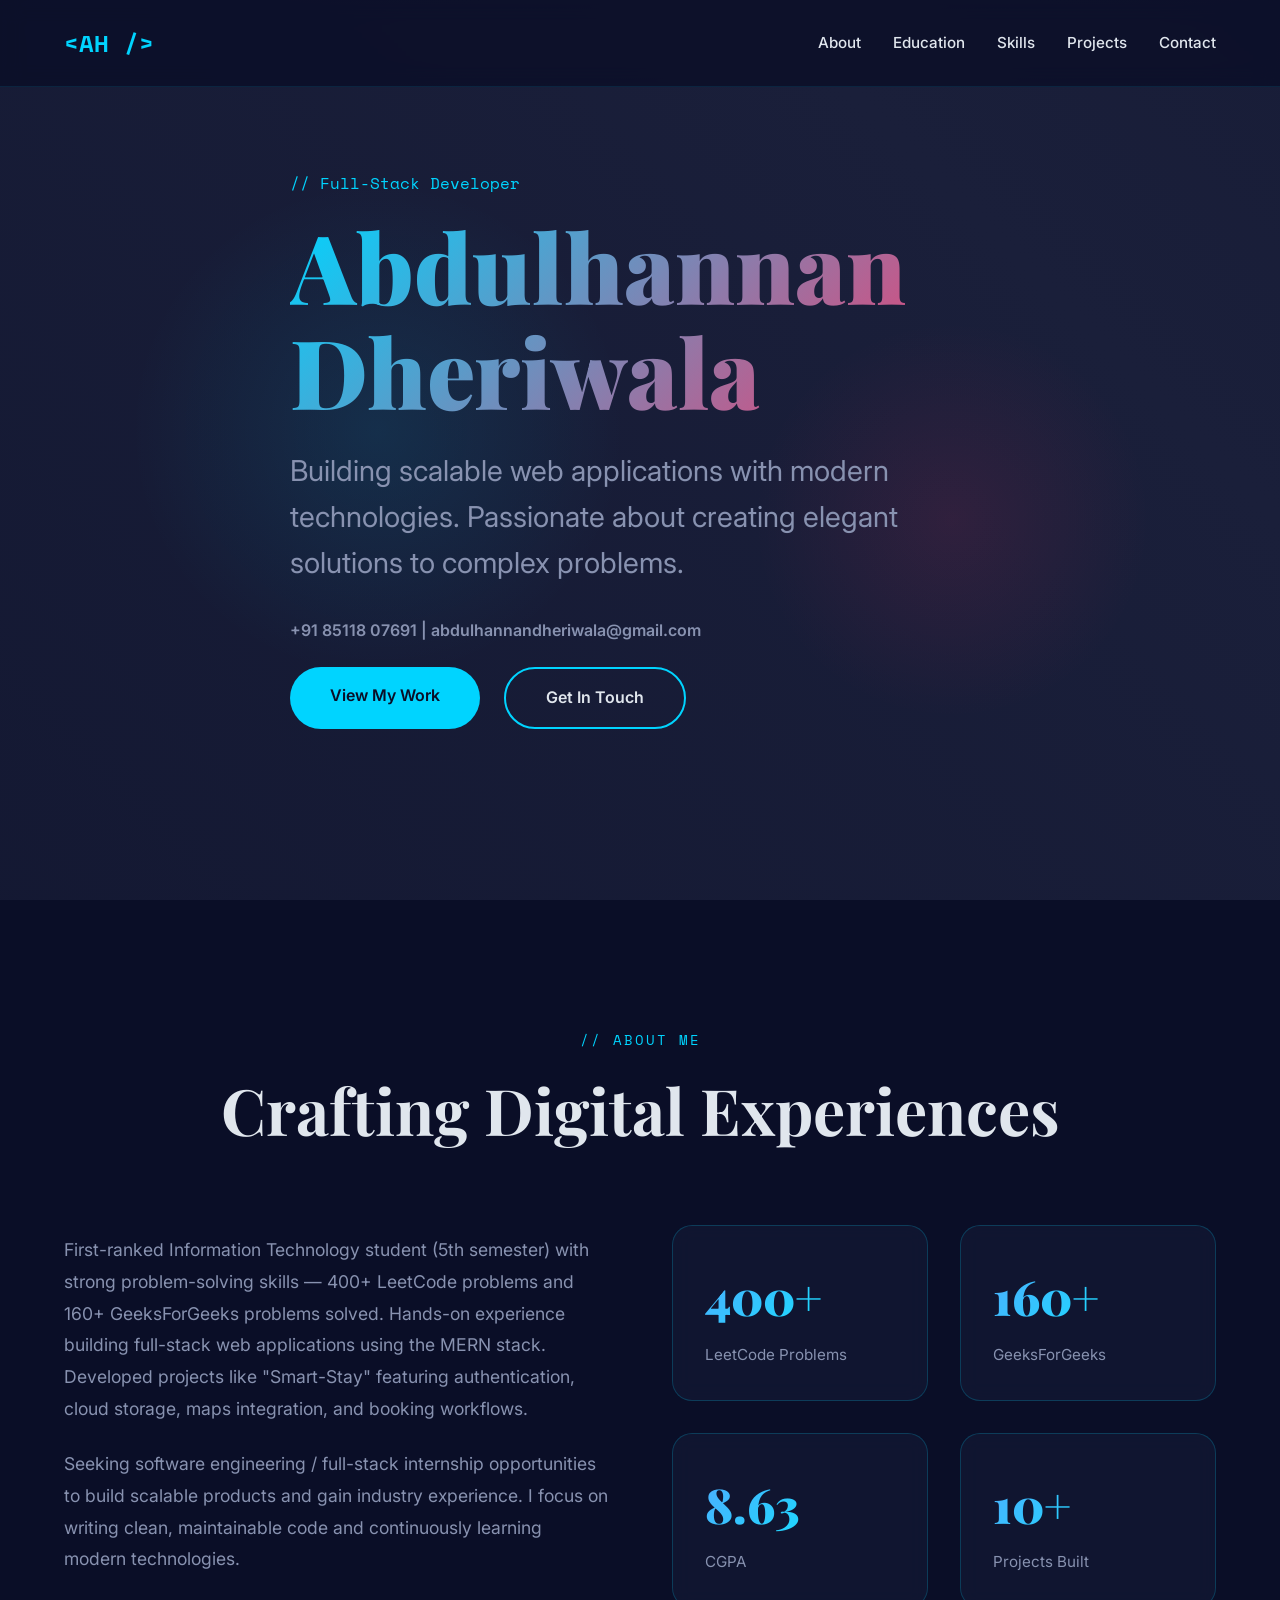
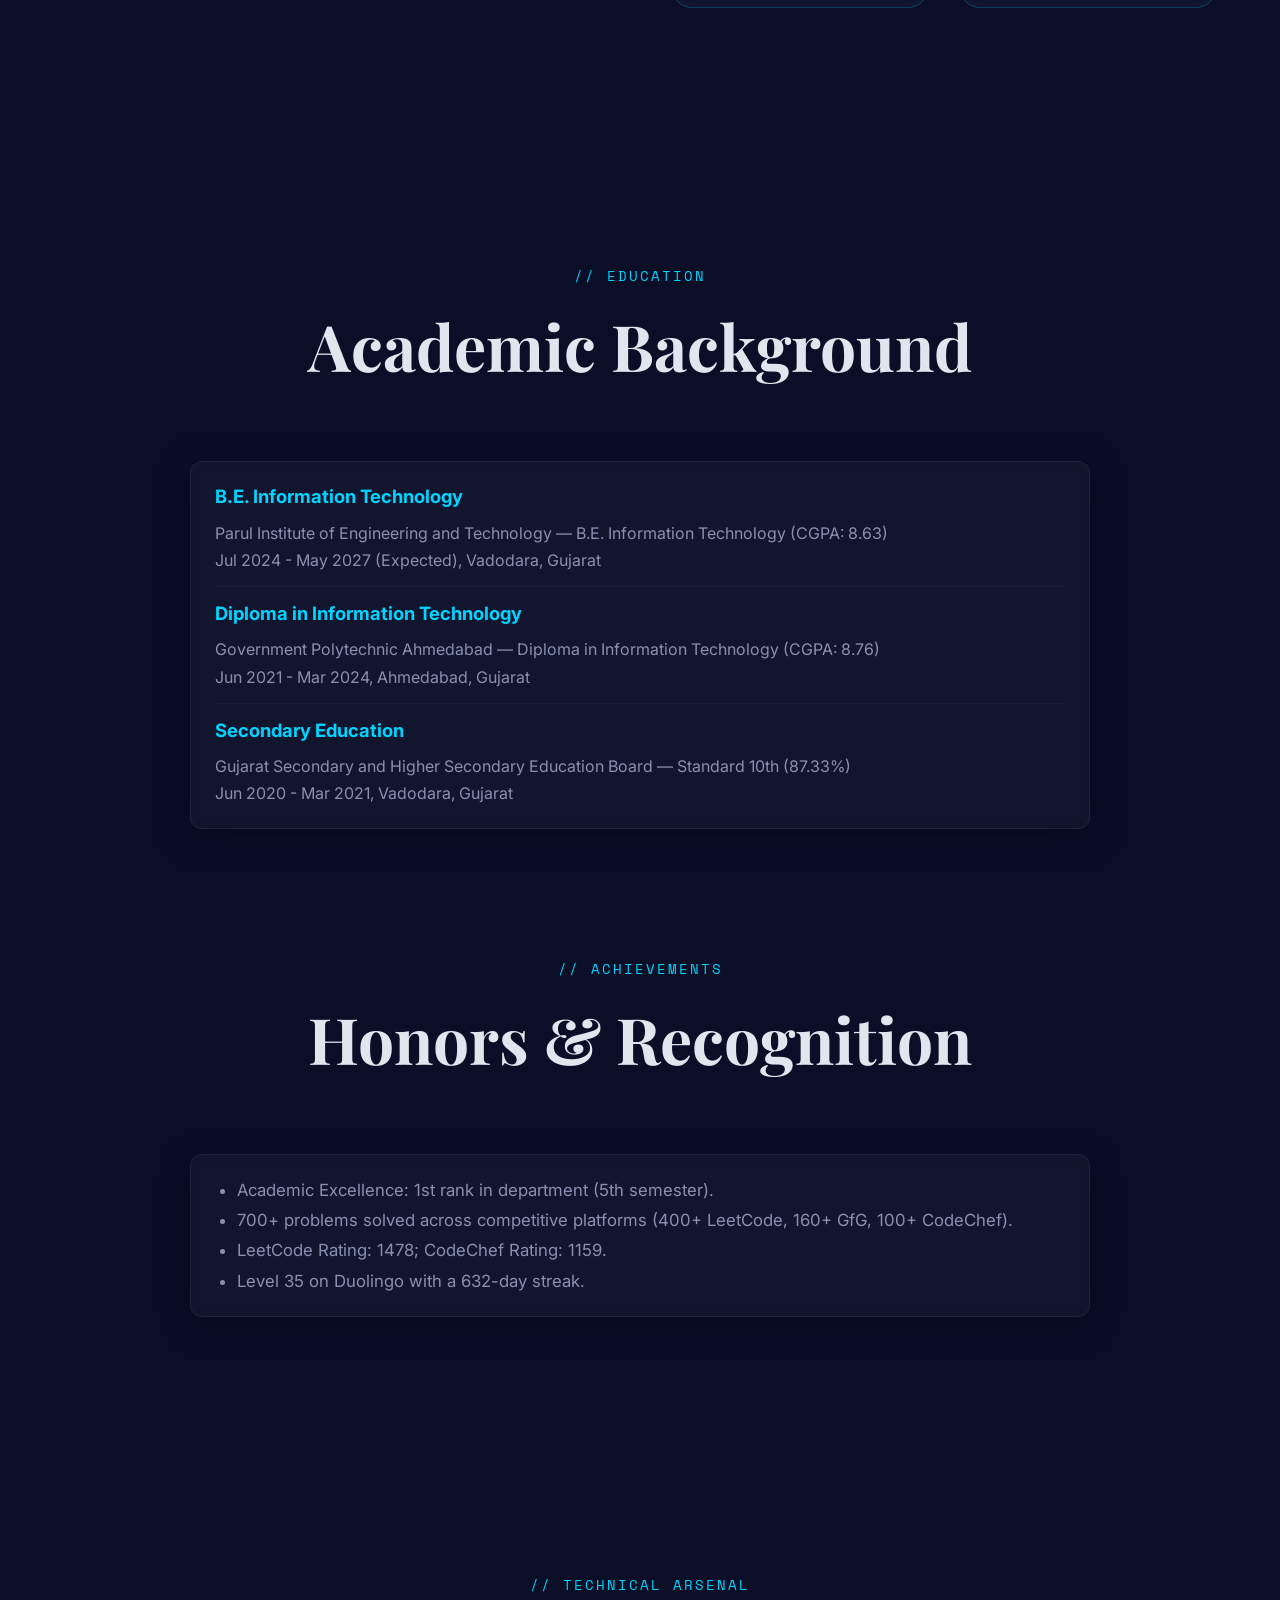
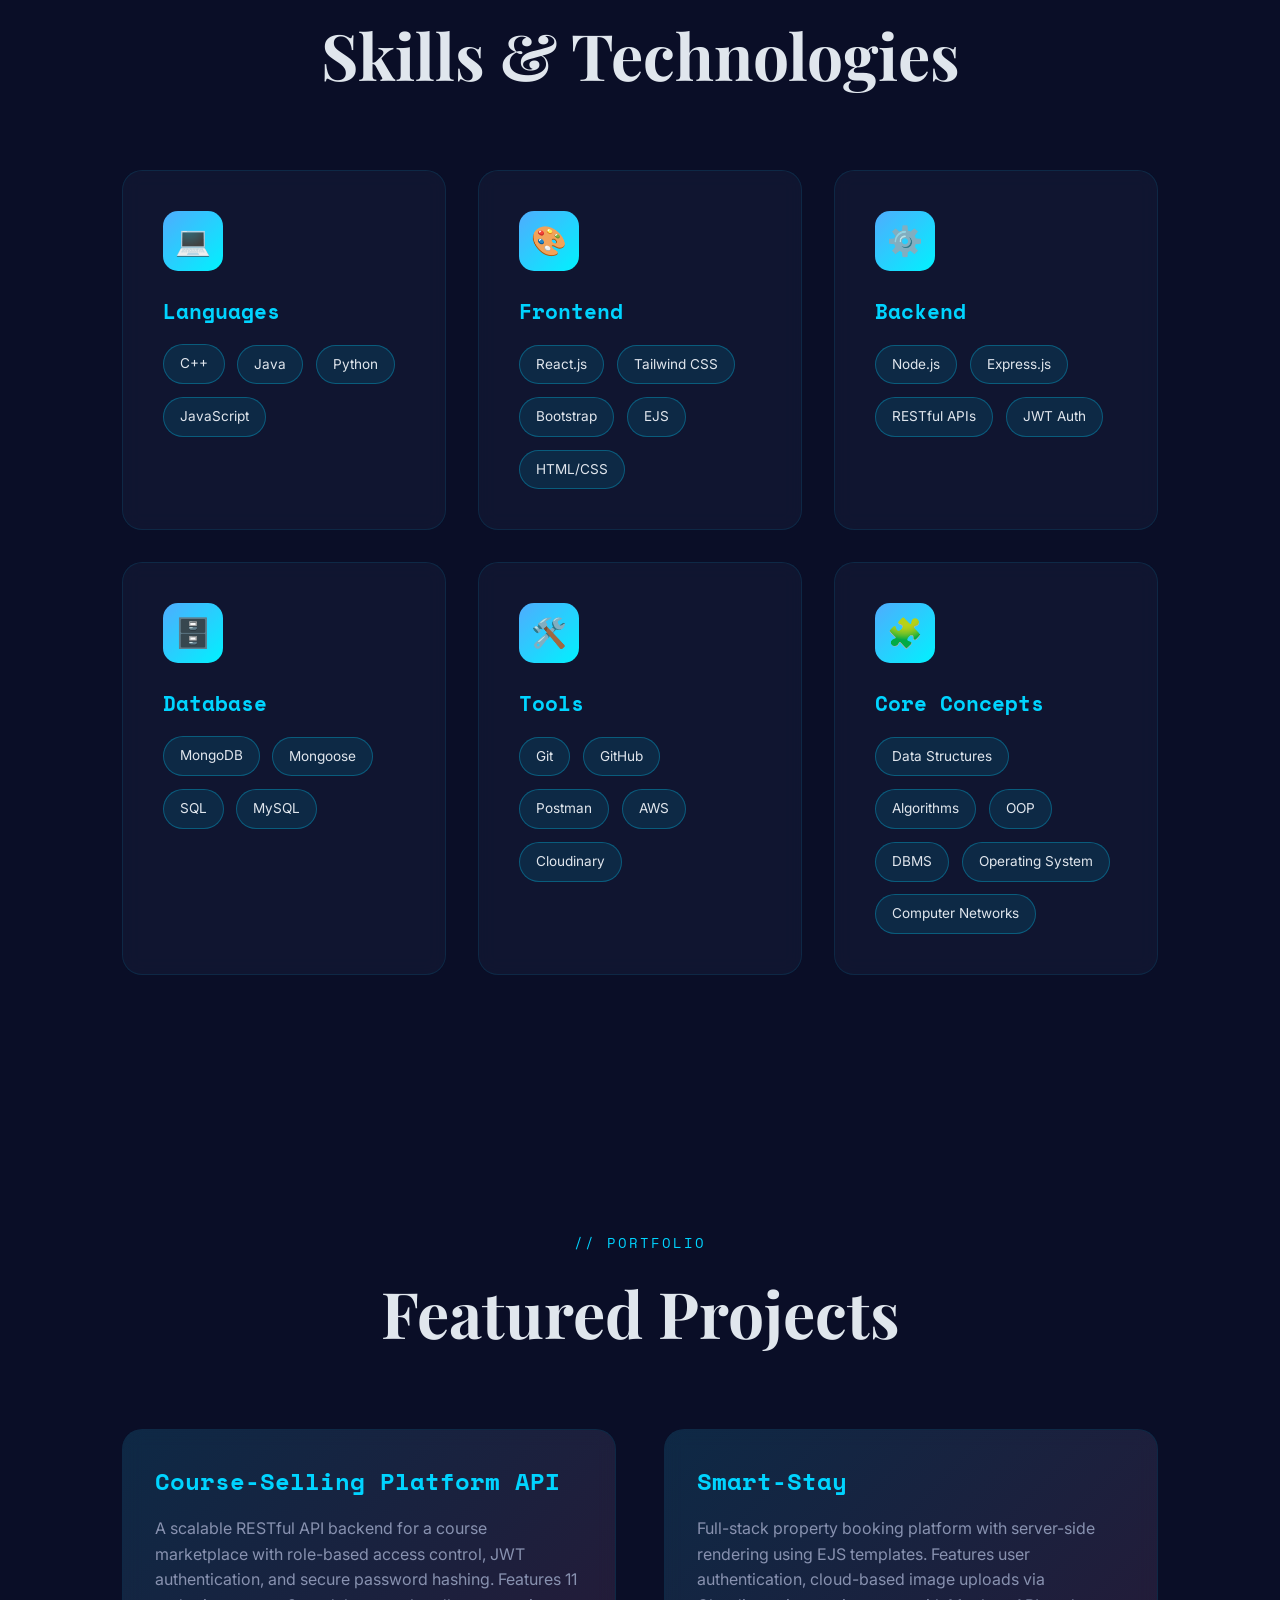
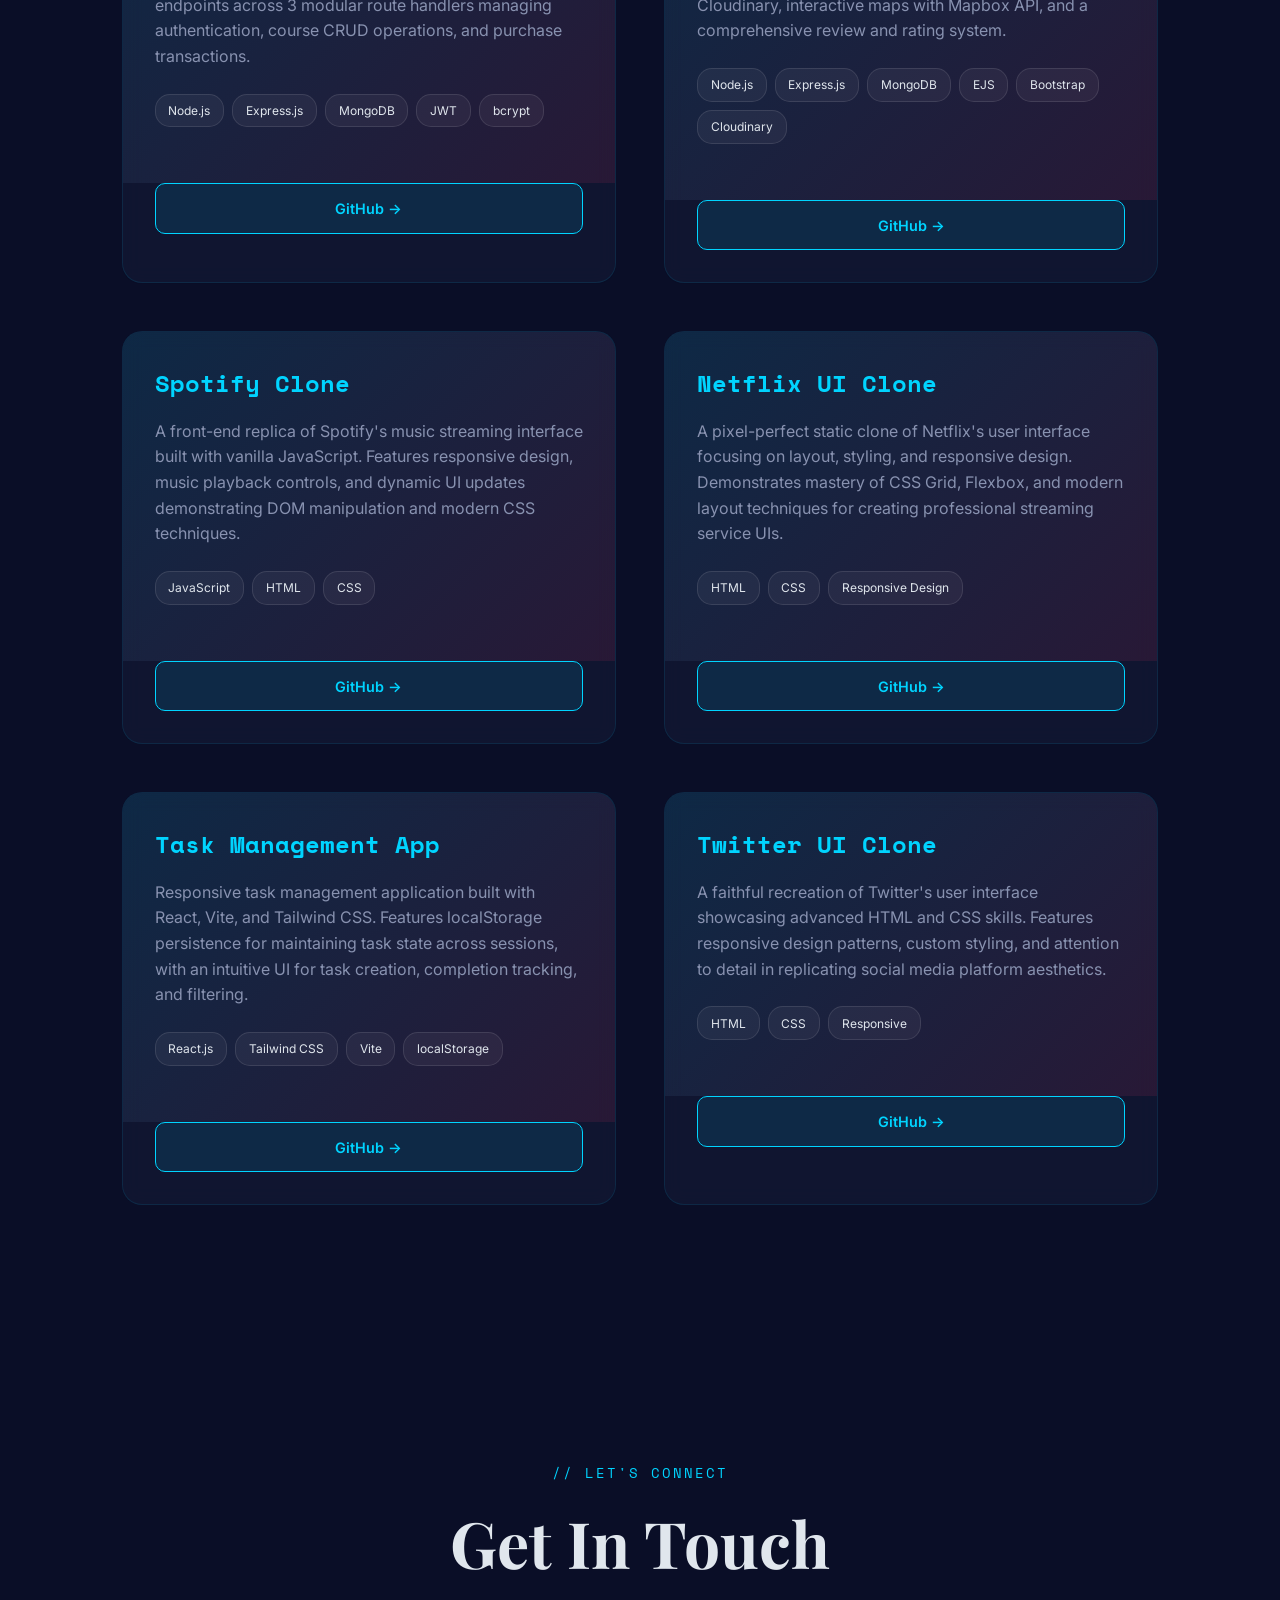
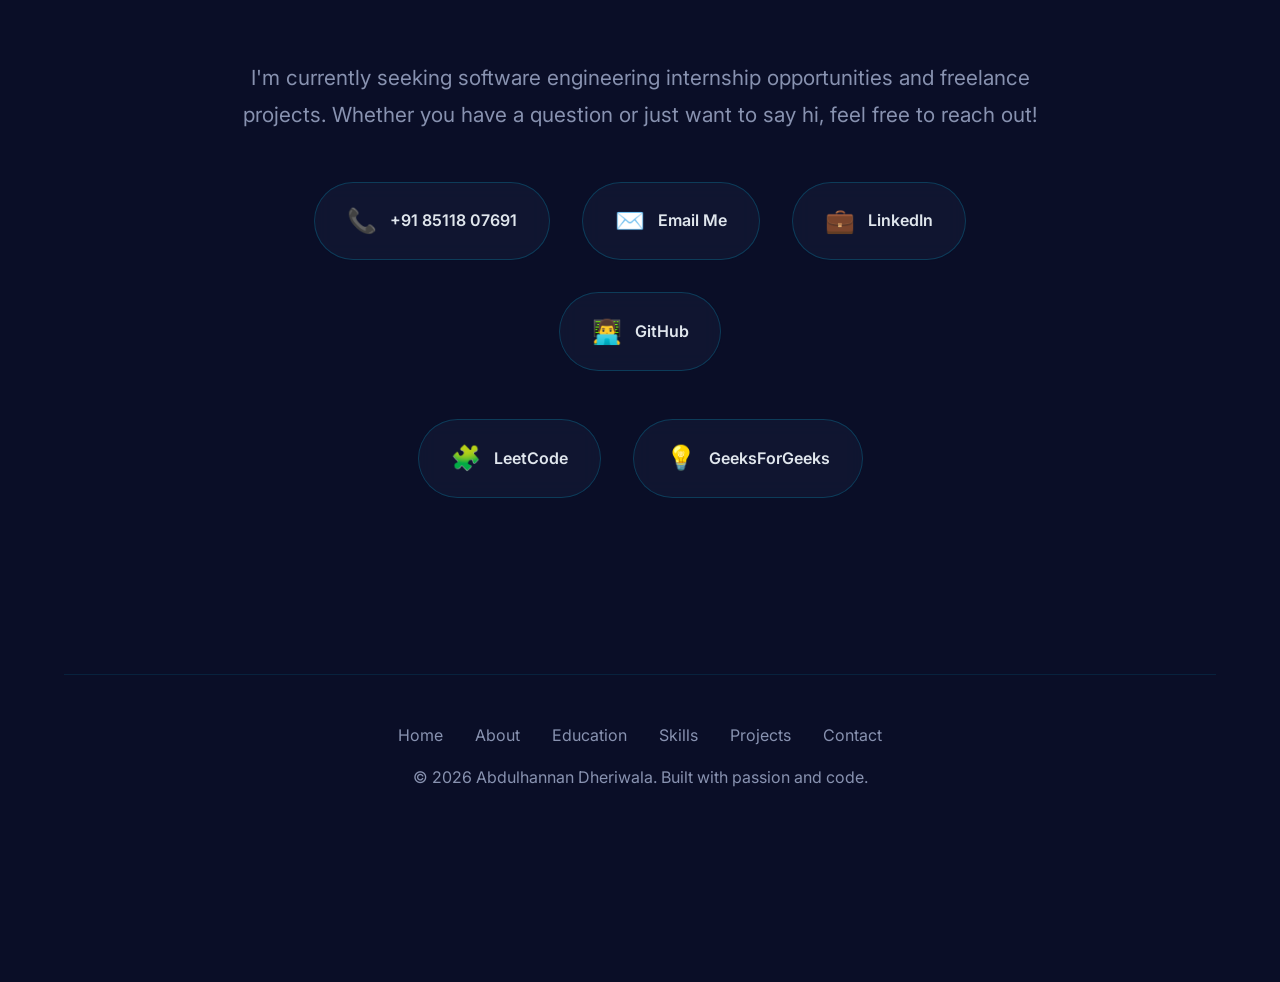
==== portfolio.html @ 16660947 "first commit" ====
<!DOCTYPE html>
<html lang="en">
<head>
    <meta charset="UTF-8">
    <meta name="viewport" content="width=device-width, initial-scale=1.0">
    <title>Abdulhannan Dheriwala - Full-Stack Developer</title>
    <link href="https://fonts.googleapis.com/css2?family=Space+Mono:wght@400;700&family=Playfair+Display:wght@400;700;900&family=Inter:wght@300;400;600&display=swap" rel="stylesheet">
    <style>
        :root {
            --bg-dark: #0a0e27;
            --bg-darker: #050810;
            --primary: #00d4ff;
            --secondary: #ff3366;
            --accent: #ffb800;
            --text-light: #e0e6ed;
            --text-muted: #8892b0;
            --card-bg: rgba(20, 28, 56, 0.6);
            --gradient-1: linear-gradient(135deg, #667eea 0%, #764ba2 100%);
            --gradient-2: linear-gradient(135deg, #f093fb 0%, #f5576c 100%);
            --gradient-3: linear-gradient(135deg, #4facfe 0%, #00f2fe 100%);
        }

        * {
            margin: 0;
            padding: 0;
            box-sizing: border-box;
        }

        body {
            font-family: 'Inter', sans-serif;
            background: var(--bg-dark);
            color: var(--text-light);
            overflow-x: hidden;
            line-height: 1.6;
        }

        /* Animated Background */
        .bg-animation {
            position: fixed;
            top: 0;
            left: 0;
            width: 100%;
            height: 100%;
            z-index: -1;
            background: linear-gradient(45deg, #0a0e27, #1a1f3a, #0a0e27);
            background-size: 400% 400%;
            animation: gradient 15s ease infinite;
        }

        .bg-animation::before {
            content: '';
            position: absolute;
            width: 500px;
            height: 500px;
            background: radial-gradient(circle, rgba(0, 212, 255, 0.1) 0%, transparent 70%);
            border-radius: 50%;
            top: 20%;
            left: 10%;
            animation: float 20s ease-in-out infinite;
        }

        .bg-animation::after {
            content: '';
            position: absolute;
            width: 400px;
            height: 400px;
            background: radial-gradient(circle, rgba(255, 51, 102, 0.1) 0%, transparent 70%);
            border-radius: 50%;
            bottom: 20%;
            right: 10%;
            animation: float 25s ease-in-out infinite reverse;
        }

        @keyframes gradient {
            0%, 100% { background-position: 0% 50%; }
            50% { background-position: 100% 50%; }
        }

        @keyframes float {
            0%, 100% { transform: translate(0, 0) scale(1); }
            33% { transform: translate(50px, -50px) scale(1.1); }
            66% { transform: translate(-30px, 30px) scale(0.9); }
        }

        /* Navigation */
        nav {
            position: fixed;
            top: 0;
            width: 100%;
            padding: 1.5rem 5%;
            display: flex;
            justify-content: space-between;
            align-items: center;
            z-index: 1000;
            backdrop-filter: blur(10px);
            background: rgba(10, 14, 39, 0.8);
            border-bottom: 1px solid rgba(0, 212, 255, 0.1);
        }

        .logo {
            font-family: 'Space Mono', monospace;
            font-size: 1.5rem;
            font-weight: 700;
            color: var(--primary);
            text-decoration: none;
            position: relative;
            animation: slideDown 0.8s ease-out;
        }

        .nav-links {
            display: flex;
            gap: 2rem;
            list-style: none;
        }

        .nav-links a {
            color: var(--text-light);
            text-decoration: none;
            font-size: 0.95rem;
            font-weight: 500;
            position: relative;
            transition: color 0.3s ease;
            animation: slideDown 0.8s ease-out;
        }

        .nav-links a::after {
            content: '';
            position: absolute;
            bottom: -5px;
            left: 0;
            width: 0;
            height: 2px;
            background: var(--primary);
            transition: width 0.3s ease;
        }

        .nav-links a:hover {
            color: var(--primary);
        }

        .nav-links a:hover::after {
            width: 100%;
        }

        @keyframes slideDown {
            from {
                opacity: 0;
                transform: translateY(-30px);
            }
            to {
                opacity: 1;
                transform: translateY(0);
            }
        }

        /* Hero Section */
        .hero {
            min-height: 100vh;
            display: flex;
            align-items: center;
            justify-content: center;
            padding: 0 5%;
            position: relative;
        }

        .hero-content {
            max-width: 1200px;
            animation: fadeInUp 1s ease-out;
        }

        .hero-tag {
            color: var(--primary);
            font-family: 'Space Mono', monospace;
            font-size: 1rem;
            margin-bottom: 1rem;
            animation: fadeInUp 1s ease-out 0.2s backwards;
        }

        .hero-title {
            font-family: 'Playfair Display', serif;
            font-size: clamp(3rem, 8vw, 6rem);
            font-weight: 900;
            line-height: 1.1;
            margin-bottom: 1.5rem;
            background: linear-gradient(135deg, var(--primary), var(--secondary));
            -webkit-background-clip: text;
            -webkit-text-fill-color: transparent;
            background-clip: text;
            animation: fadeInUp 1s ease-out 0.4s backwards;
        }

        .hero-subtitle {
            font-size: clamp(1.2rem, 2.5vw, 1.8rem);
            color: var(--text-muted);
            max-width: 700px;
            margin-bottom: 2rem;
            line-height: 1.6;
            animation: fadeInUp 1s ease-out 0.6s backwards;
        }

        .hero-contact {
            color: var(--text-muted);
            margin-bottom: 1.5rem;
            font-weight: 600;
        }

        .hero-cta {
            display: flex;
            gap: 1.5rem;
            flex-wrap: wrap;
            animation: fadeInUp 1s ease-out 0.8s backwards;
        }

        .btn {
            padding: 1rem 2.5rem;
            border-radius: 50px;
            font-size: 1rem;
            font-weight: 600;
            text-decoration: none;
            transition: all 0.3s ease;
            cursor: pointer;
            border: none;
            position: relative;
            overflow: hidden;
        }

        .btn-primary {
            background: var(--primary);
            color: var(--bg-dark);
        }

        .btn-primary::before {
            content: '';
            position: absolute;
            top: 50%;
            left: 50%;
            width: 0;
            height: 0;
            border-radius: 50%;
            background: rgba(255, 255, 255, 0.3);
            transform: translate(-50%, -50%);
            transition: width 0.6s, height 0.6s;
        }

        .btn-primary:hover::before {
            width: 300px;
            height: 300px;
        }

        .btn-primary:hover {
            transform: translateY(-3px);
            box-shadow: 0 10px 30px rgba(0, 212, 255, 0.4);
        }

        .btn-secondary {
            background: transparent;
            color: var(--text-light);
            border: 2px solid var(--primary);
        }

        .btn-secondary:hover {
            background: var(--primary);
            color: var(--bg-dark);
            transform: translateY(-3px);
            box-shadow: 0 10px 30px rgba(0, 212, 255, 0.3);
        }

        @keyframes fadeInUp {
            from {
                opacity: 0;
                transform: translateY(40px);
            }
            to {
                opacity: 1;
                transform: translateY(0);
            }
        }

        /* Section Styles */
        section {
            padding: 8rem 5%;
            max-width: 1400px;
            margin: 0 auto;
        }

        .section-header {
            margin-bottom: 4rem;
            text-align: center;
        }

        .section-tag {
            color: var(--primary);
            font-family: 'Space Mono', monospace;
            font-size: 0.9rem;
            margin-bottom: 0.5rem;
            letter-spacing: 2px;
            text-transform: uppercase;
        }

        .section-title {
            font-family: 'Playfair Display', serif;
            font-size: clamp(2.5rem, 5vw, 4rem);
            font-weight: 700;
            margin-bottom: 1rem;
        }

        /* About Section */
        .about-content {
            display: grid;
            grid-template-columns: 1fr 1fr;
            gap: 4rem;
            align-items: center;
        }

        .about-text {
            font-size: 1.1rem;
            color: var(--text-muted);
            line-height: 1.8;
        }

        .education-card {
            background: rgba(255,255,255,0.03);
            border: 1px solid rgba(255,255,255,0.06);
            padding: 1.25rem 1.5rem;
            border-radius: 12px;
            margin-top: 1rem;
            box-shadow: 0 8px 30px rgba(2,6,23,0.5);
            backdrop-filter: blur(6px);
        }
        .education-card h4 {
            margin: 0 0 0.5rem 0;
            color: var(--primary);
            font-size: 1.15rem;
        }
        .education-details {
            color: var(--text-muted);
            font-size: 1rem;
            line-height: 1.7;
            margin: 0;
        }
        .achievements-card {
            background: rgba(255,255,255,0.03);
            border: 1px solid rgba(255,255,255,0.06);
            padding: 1.25rem 1.5rem;
            border-radius: 12px;
            margin-top: 1rem;
            box-shadow: 0 8px 30px rgba(2,6,23,0.45);
            backdrop-filter: blur(6px);
        }

        .achievements-list {
            list-style: disc;
            padding-left: 1.35rem;
            margin: 0;
            color: var(--text-muted);
            font-size: 1.05rem;
            line-height: 1.8;
        }
        .about-text p {
            margin-bottom: 1.5rem;
        }

        .stats-grid {
            display: grid;
            grid-template-columns: repeat(2, 1fr);
            gap: 2rem;
        }

        .stat-card {
            background: var(--card-bg);
            padding: 2rem;
            border-radius: 20px;
            border: 1px solid rgba(0, 212, 255, 0.2);
            backdrop-filter: blur(10px);
            transition: transform 0.3s ease, border-color 0.3s ease;
        }

        .stat-card:hover {
            transform: translateY(-5px);
            border-color: var(--primary);
        }

        .stat-number {
            font-family: 'Playfair Display', serif;
            font-size: 3rem;
            font-weight: 900;
            background: var(--gradient-3);
            -webkit-background-clip: text;
            -webkit-text-fill-color: transparent;
            background-clip: text;
            margin-bottom: 0.5rem;
        }

        .stat-label {
            color: var(--text-muted);
            font-size: 0.95rem;
        }

        /* Skills Section */
        .skills-grid {
            display: grid;
            grid-template-columns: repeat(auto-fit, minmax(280px, 1fr));
            gap: 2rem;
        }

        .skill-category {
            background: var(--card-bg);
            padding: 2.5rem;
            border-radius: 20px;
            border: 1px solid rgba(0, 212, 255, 0.1);
            backdrop-filter: blur(10px);
            transition: all 0.3s ease;
        }

        .skill-category:hover {
            transform: translateY(-10px);
            border-color: var(--primary);
            box-shadow: 0 20px 40px rgba(0, 212, 255, 0.2);
        }

        .skill-icon {
            width: 60px;
            height: 60px;
            background: var(--gradient-3);
            border-radius: 15px;
            display: flex;
            align-items: center;
            justify-content: center;
            font-size: 1.8rem;
            margin-bottom: 1.5rem;
        }

        .skill-title {
            font-family: 'Space Mono', monospace;
            font-size: 1.3rem;
            margin-bottom: 1rem;
            color: var(--primary);
        }

        .skill-list {
            display: flex;
            flex-wrap: wrap;
            gap: 0.8rem;
        }

        .skill-tag {
            padding: 0.5rem 1rem;
            background: rgba(0, 212, 255, 0.1);
            border: 1px solid rgba(0, 212, 255, 0.3);
            border-radius: 20px;
            font-size: 0.85rem;
            color: var(--text-light);
            transition: all 0.3s ease;
        }

        .skill-tag:hover {
            background: rgba(0, 212, 255, 0.2);
            transform: scale(1.05);
        }

        /* Projects Section */
        .projects-grid {
            display: grid;
            grid-template-columns: repeat(auto-fit, minmax(350px, 1fr));
            gap: 3rem;
        }

        .project-card {
            background: var(--card-bg);
            border-radius: 20px;
            overflow: hidden;
            border: 1px solid rgba(0, 212, 255, 0.1);
            backdrop-filter: blur(10px);
            transition: all 0.4s ease;
            position: relative;
        }

        .project-card:hover {
            transform: translateY(-10px);
            border-color: var(--primary);
            box-shadow: 0 20px 50px rgba(0, 212, 255, 0.3);
        }

        .project-header {
            padding: 2rem;
            background: linear-gradient(135deg, rgba(0, 212, 255, 0.1), rgba(255, 51, 102, 0.1));
        }

        .project-title {
            font-family: 'Space Mono', monospace;
            font-size: 1.5rem;
            margin-bottom: 1rem;
            color: var(--primary);
        }

        .project-description {
            color: var(--text-muted);
            line-height: 1.6;
            margin-bottom: 1.5rem;
        }

        .project-tech {
            display: flex;
            flex-wrap: wrap;
            gap: 0.5rem;
            margin-bottom: 1.5rem;
        }

        .tech-badge {
            padding: 0.4rem 0.8rem;
            background: rgba(255, 255, 255, 0.05);
            border: 1px solid rgba(255, 255, 255, 0.1);
            border-radius: 15px;
            font-size: 0.75rem;
            color: var(--text-light);
        }

        .project-links {
            display: flex;
            gap: 1rem;
            padding: 0 2rem 2rem;
        }

        .project-link {
            flex: 1;
            padding: 0.8rem;
            background: rgba(0, 212, 255, 0.1);
            border: 1px solid var(--primary);
            border-radius: 10px;
            text-align: center;
            color: var(--primary);
            text-decoration: none;
            font-size: 0.9rem;
            font-weight: 600;
            transition: all 0.3s ease;
        }

        .project-link:hover {
            background: var(--primary);
            color: var(--bg-dark);
            transform: scale(1.05);
        }

        /* Contact Section */
        .contact-content {
            max-width: 800px;
            margin: 0 auto;
            text-align: center;
        }

        .contact-text {
            font-size: 1.3rem;
            color: var(--text-muted);
            margin-bottom: 3rem;
            line-height: 1.8;
        }

        .contact-links {
            display: flex;
            justify-content: center;
            gap: 2rem;
            flex-wrap: wrap;
            margin-bottom: 3rem;
        }

        .contact-link {
            display: flex;
            align-items: center;
            gap: 0.8rem;
            padding: 1.2rem 2rem;
            background: var(--card-bg);
            border: 1px solid rgba(0, 212, 255, 0.2);
            border-radius: 50px;
            color: var(--text-light);
            text-decoration: none;
            font-weight: 600;
            transition: all 0.3s ease;
            backdrop-filter: blur(10px);
        }

        .contact-link:hover {
            transform: translateY(-5px);
            border-color: var(--primary);
            box-shadow: 0 10px 30px rgba(0, 212, 255, 0.3);
        }

        .contact-icon {
            font-size: 1.5rem;
        }

        /* Footer */
        footer {
            text-align: center;
            padding: 3rem 5%;
            border-top: 1px solid rgba(0, 212, 255, 0.1);
            color: var(--text-muted);
        }

        .footer-text {
            margin-bottom: 1rem;
        }

        .footer-links {
            display: flex;
            justify-content: center;
            gap: 2rem;
            margin-bottom: 1rem;
        }

        .footer-link {
            color: var(--text-muted);
            text-decoration: none;
            transition: color 0.3s ease;
        }

        .footer-link:hover {
            color: var(--primary);
        }

        /* Responsive Design */
        @media (max-width: 768px) {
            nav {
                padding: 1rem 5%;
            }

            .nav-links {
                gap: 1rem;
            }

            .nav-links a {
                font-size: 0.85rem;
            }

            .hero {
                padding: 0 5%;
            }

            .hero-title {
                font-size: 3rem;
            }

            .about-content {
                grid-template-columns: 1fr;
                gap: 3rem;
            }

            .stats-grid {
                grid-template-columns: 1fr;
            }

            .projects-grid {
                grid-template-columns: 1fr;
            }

            .skills-grid {
                grid-template-columns: 1fr;
            }

            section {
                padding: 5rem 5%;
            }

            .contact-links {
                flex-direction: column;
            }
        }

        /* Scroll animations */
        .fade-in {
            opacity: 0;
            transform: translateY(40px);
            transition: opacity 0.8s ease, transform 0.8s ease;
        }

        .fade-in.visible {
            opacity: 1;
            transform: translateY(0);
        }
    </style>
</head>
<body>
    <div class="bg-animation"></div>

    <nav>
        <a href="#" class="logo">&lt;AH /&gt;</a>
        <ul class="nav-links">
            <li><a href="#about">About</a></li>
            <li><a href="#education">Education</a></li>
            <li><a href="#skills">Skills</a></li>
            <li><a href="#projects">Projects</a></li>
            <li><a href="#contact">Contact</a></li>
        </ul>
    </nav>

    <section class="hero">
        <div class="hero-content">
            <div class="hero-tag">// Full-Stack Developer</div>
            <h1 class="hero-title">Abdulhannan<br>Dheriwala</h1>
            <p class="hero-subtitle">
                Building scalable web applications with modern technologies. Passionate about creating elegant solutions to complex problems.
            </p>
            <p class="hero-contact">+91 85118 07691 | abdulhannandheriwala@gmail.com</p>
            <div class="hero-cta">
                <a href="#projects" class="btn btn-primary">View My Work</a>
                <a href="#contact" class="btn btn-secondary">Get In Touch</a>
            </div>
        </div>
    </section>

    <section id="about">
        <div class="section-header fade-in">
            <div class="section-tag">// About Me</div>
            <h2 class="section-title">Crafting Digital Experiences</h2>
        </div>
        <div class="about-content">
            <div class="about-text fade-in">
                <p>
                    First-ranked Information Technology student (5th semester) with strong problem-solving skills — 400+ LeetCode problems and 160+ GeeksForGeeks problems solved. Hands-on experience building full-stack web applications using the MERN stack. Developed projects like "Smart-Stay" featuring authentication, cloud storage, maps integration, and booking workflows.
                </p>
                <p>
                    Seeking software engineering / full-stack internship opportunities to build scalable products and gain industry experience. I focus on writing clean, maintainable code and continuously learning modern technologies.
                </p>
                <!-- Education moved to its own section -->
            </div>
            <div class="stats-grid fade-in">
                <div class="stat-card">
                    <div class="stat-number">400+</div>
                    <div class="stat-label">LeetCode Problems</div>
                </div>
                <div class="stat-card">
                    <div class="stat-number">160+</div>
                    <div class="stat-label">GeeksForGeeks</div>
                </div>
                <div class="stat-card">
                    <div class="stat-number">8.63</div>
                    <div class="stat-label">CGPA</div>
                </div>
                <div class="stat-card">
                    <div class="stat-number">10+</div>
                    <div class="stat-label">Projects Built</div>
                </div>
            </div>
        </div>
    </section>

    <section id="education">
        <div class="section-header fade-in">
            <div class="section-tag">// Education</div>
            <h2 class="section-title">Academic Background</h2>
        </div>
        <div style="max-width:900px;margin:0 auto;">
            <div class="education-card fade-in">
                <h4>B.E. Information Technology</h4>
                <p class="education-details">
                    Parul Institute of Engineering and Technology — B.E. Information Technology (CGPA: 8.63)<br>
                    Jul 2024 - May 2027 (Expected), Vadodara, Gujarat
                </p>
                <hr style="border:none;border-top:1px solid rgba(255,255,255,0.04);margin:12px 0;">
                <h4>Diploma in Information Technology</h4>
                <p class="education-details">
                    Government Polytechnic Ahmedabad — Diploma in Information Technology (CGPA: 8.76)<br>
                    Jun 2021 - Mar 2024, Ahmedabad, Gujarat
                </p>
                <hr style="border:none;border-top:1px solid rgba(255,255,255,0.04);margin:12px 0;">
                <h4>Secondary Education</h4>
                <p class="education-details">
                    Gujarat Secondary and Higher Secondary Education Board — Standard 10th (87.33%)<br>
                    Jun 2020 - Mar 2021, Vadodara, Gujarat
                </p>
            </div>
        </div>

    <section id="achievements">
        <div class="section-header fade-in">
            <div class="section-tag">// Achievements</div>
            <h2 class="section-title">Honors & Recognition</h2>
        </div>
        <div style="max-width:900px;margin:0 auto;">
            <div class="achievements-card fade-in">
                <ul class="achievements-list">
                    <li>Academic Excellence: 1st rank in department (5th semester).</li>
                    <li>700+ problems solved across competitive platforms (400+ LeetCode, 160+ GfG, 100+ CodeChef).</li>
                    <li>LeetCode Rating: 1478; CodeChef Rating: 1159.</li>
                    <li>Level 35 on Duolingo with a 632-day streak.</li>
                </ul>
            </div>
        </div>
    </section>

    <section id="skills">
        <div class="section-header fade-in">
            <div class="section-tag">// Technical Arsenal</div>
            <h2 class="section-title">Skills & Technologies</h2>
        </div>
        <div class="skills-grid">
            <div class="skill-category fade-in">
                <div class="skill-icon">💻</div>
                <h3 class="skill-title">Languages</h3>
                <div class="skill-list">
                    <span class="skill-tag">C++</span>
                    <span class="skill-tag">Java</span>
                    <span class="skill-tag">Python</span>
                    <span class="skill-tag">JavaScript</span>
                </div>
            </div>
            <div class="skill-category fade-in">
                <div class="skill-icon">🎨</div>
                <h3 class="skill-title">Frontend</h3>
                <div class="skill-list">
                    <span class="skill-tag">React.js</span>
                    <span class="skill-tag">Tailwind CSS</span>
                    <span class="skill-tag">Bootstrap</span>
                    <span class="skill-tag">EJS</span>
                    <span class="skill-tag">HTML/CSS</span>
                </div>
            </div>
            <div class="skill-category fade-in">
                <div class="skill-icon">⚙️</div>
                <h3 class="skill-title">Backend</h3>
                <div class="skill-list">
                    <span class="skill-tag">Node.js</span>
                    <span class="skill-tag">Express.js</span>
                    <span class="skill-tag">RESTful APIs</span>
                    <span class="skill-tag">JWT Auth</span>
                </div>
            </div>
            <div class="skill-category fade-in">
                <div class="skill-icon">🗄️</div>
                <h3 class="skill-title">Database</h3>
                <div class="skill-list">
                    <span class="skill-tag">MongoDB</span>
                    <span class="skill-tag">Mongoose</span>
                    <span class="skill-tag">SQL</span>
                    <span class="skill-tag">MySQL</span>
                </div>
            </div>
            <div class="skill-category fade-in">
                <div class="skill-icon">🛠️</div>
                <h3 class="skill-title">Tools</h3>
                <div class="skill-list">
                    <span class="skill-tag">Git</span>
                    <span class="skill-tag">GitHub</span>
                    <span class="skill-tag">Postman</span>
                    <span class="skill-tag">AWS</span>
                    <span class="skill-tag">Cloudinary</span>
                </div>
            </div>
            <div class="skill-category fade-in">
                <div class="skill-icon">🧩</div>
                <h3 class="skill-title">Core Concepts</h3>
                <div class="skill-list">
                    <span class="skill-tag">Data Structures</span>
                    <span class="skill-tag">Algorithms</span>
                    <span class="skill-tag">OOP</span>
                    <span class="skill-tag">DBMS</span>
                    <span class="skill-tag">Operating System</span>
                    <span class="skill-tag">Computer Networks</span>
                </div>
            </div>
        </div>
    </section>

    <section id="projects">
        <div class="section-header fade-in">
            <div class="section-tag">// Portfolio</div>
            <h2 class="section-title">Featured Projects</h2>
        </div>
        <div class="projects-grid">
            <div class="project-card fade-in">
                <div class="project-header">
                    <h3 class="project-title">Course-Selling Platform API</h3>
                    <p class="project-description">
                        A scalable RESTful API backend for a course marketplace with role-based access control, 
                        JWT authentication, and secure password hashing. Features 11 endpoints across 3 modular 
                        route handlers managing authentication, course CRUD operations, and purchase transactions.
                    </p>
                    <div class="project-tech">
                        <span class="tech-badge">Node.js</span>
                        <span class="tech-badge">Express.js</span>
                        <span class="tech-badge">MongoDB</span>
                        <span class="tech-badge">JWT</span>
                        <span class="tech-badge">bcrypt</span>
                    </div>
                </div>
                <div class="project-links">
                    <a href="https://github.com/abdulHannan22/CourseBackend" target="_blank" class="project-link">GitHub →</a>
                </div>
            </div>

            <div class="project-card fade-in">
                <div class="project-header">
                    <h3 class="project-title">Smart-Stay</h3>
                    <p class="project-description">
                        Full-stack property booking platform with server-side rendering using EJS templates. 
                        Features user authentication, cloud-based image uploads via Cloudinary, interactive 
                        maps with Mapbox API, and a comprehensive review and rating system.
                    </p>
                    <div class="project-tech">
                        <span class="tech-badge">Node.js</span>
                        <span class="tech-badge">Express.js</span>
                        <span class="tech-badge">MongoDB</span>
                        <span class="tech-badge">EJS</span>
                        <span class="tech-badge">Bootstrap</span>
                        <span class="tech-badge">Cloudinary</span>
                    </div>
                </div>
                <div class="project-links">
                    <a href="https://github.com/abdulHannan22/Smart-Stay" target="_blank" class="project-link">GitHub →</a>
                </div>
            </div>

            <div class="project-card fade-in">
                <div class="project-header">
                    <h3 class="project-title">Spotify Clone</h3>
                    <p class="project-description">
                        A front-end replica of Spotify's music streaming interface built with vanilla JavaScript. 
                        Features responsive design, music playback controls, and dynamic UI updates demonstrating 
                        DOM manipulation and modern CSS techniques.
                    </p>
                    <div class="project-tech">
                        <span class="tech-badge">JavaScript</span>
                        <span class="tech-badge">HTML</span>
                        <span class="tech-badge">CSS</span>
                    </div>
                </div>
                <div class="project-links">
                    <a href="https://github.com/abdulHannan22/Spotify-Clone" target="_blank" class="project-link">GitHub →</a>
                </div>
            </div>

            <div class="project-card fade-in">
                <div class="project-header">
                    <h3 class="project-title">Netflix UI Clone</h3>
                    <p class="project-description">
                        A pixel-perfect static clone of Netflix's user interface focusing on layout, styling, 
                        and responsive design. Demonstrates mastery of CSS Grid, Flexbox, and modern layout 
                        techniques for creating professional streaming service UIs.
                    </p>
                    <div class="project-tech">
                        <span class="tech-badge">HTML</span>
                        <span class="tech-badge">CSS</span>
                        <span class="tech-badge">Responsive Design</span>
                    </div>
                </div>
                <div class="project-links">
                    <a href="https://github.com/abdulHannan22/Netflix-UI-clone" target="_blank" class="project-link">GitHub →</a>
                </div>
            </div>

            <div class="project-card fade-in">
                <div class="project-header">
                    <h3 class="project-title">Task Management App</h3>
                    <p class="project-description">
                        Responsive task management application built with React, Vite, and Tailwind CSS. 
                        Features localStorage persistence for maintaining task state across sessions, 
                        with an intuitive UI for task creation, completion tracking, and filtering.
                    </p>
                    <div class="project-tech">
                        <span class="tech-badge">React.js</span>
                        <span class="tech-badge">Tailwind CSS</span>
                        <span class="tech-badge">Vite</span>
                        <span class="tech-badge">localStorage</span>
                    </div>
                </div>
                <div class="project-links">
                    <a href="https://github.com/abdulHannan22/Todo-List" target="_blank" class="project-link">GitHub →</a>
                </div>
            </div>

            <div class="project-card fade-in">
                <div class="project-header">
                    <h3 class="project-title">Twitter UI Clone</h3>
                    <p class="project-description">
                        A faithful recreation of Twitter's user interface showcasing advanced HTML and CSS 
                        skills. Features responsive design patterns, custom styling, and attention to detail 
                        in replicating social media platform aesthetics.
                    </p>
                    <div class="project-tech">
                        <span class="tech-badge">HTML</span>
                        <span class="tech-badge">CSS</span>
                        <span class="tech-badge">Responsive</span>
                    </div>
                </div>
                <div class="project-links">
                    <a href="https://github.com/abdulHannan22/Twitter-UI-clone" target="_blank" class="project-link">GitHub →</a>
                </div>
            </div>
        </div>
    </section>

    <section id="contact">
        <div class="section-header fade-in">
            <div class="section-tag">// Let's Connect</div>
            <h2 class="section-title">Get In Touch</h2>
        </div>
        <div class="contact-content fade-in">
            <p class="contact-text">
                I'm currently seeking software engineering internship opportunities and freelance projects. 
                Whether you have a question or just want to say hi, feel free to reach out!
            </p>
            <div class="contact-links">
                <a href="tel:+918511807691" class="contact-link">
                    <span class="contact-icon">📞</span>
                    +91 85118 07691
                </a>
                <a href="mailto:abdulhannandheriwala@gmail.com" class="contact-link">
                    <span class="contact-icon">✉️</span>
                    Email Me
                </a>
                <a href="https://www.linkedin.com/in/abdulhannan-dheriwala-205506274/" target="_blank" class="contact-link">
                    <span class="contact-icon">💼</span>
                    LinkedIn
                </a>
                <a href="https://github.com/abdulHannan22" target="_blank" class="contact-link">
                    <span class="contact-icon">👨‍💻</span>
                    GitHub
                </a>
            </div>
            <div class="contact-links">
                <a href="https://leetcode.com/u/abd_hannan/" target="_blank" class="contact-link">
                    <span class="contact-icon">🧩</span>
                    LeetCode
                </a>
                <a href="https://www.geeksforgeeks.org/user/abdulhannanbncs/" target="_blank" class="contact-link">
                    <span class="contact-icon">💡</span>
                    GeeksForGeeks
                </a>
            </div>
        </div>
    </section>

    <footer>
        <div class="footer-links">
            <a href="#" class="footer-link">Home</a>
            <a href="#about" class="footer-link">About</a>
            <a href="#education" class="footer-link">Education</a>
            <a href="#skills" class="footer-link">Skills</a>
            <a href="#projects" class="footer-link">Projects</a>
            <a href="#contact" class="footer-link">Contact</a>
        </div>
        <p class="footer-text">© 2026 Abdulhannan Dheriwala. Built with passion and code.</p>
    </footer>

    <script>
        // Smooth scrolling
        document.querySelectorAll('a[href^="#"]').forEach(anchor => {
            anchor.addEventListener('click', function (e) {
                e.preventDefault();
                const target = document.querySelector(this.getAttribute('href'));
                if (target) {
                    target.scrollIntoView({
                        behavior: 'smooth',
                        block: 'start'
                    });
                }
            });
        });

        // Scroll animations
        const observerOptions = {
            threshold: 0.1,
            rootMargin: '0px 0px -100px 0px'
        };

        const observer = new IntersectionObserver((entries) => {
            entries.forEach(entry => {
                if (entry.isIntersecting) {
                    entry.target.classList.add('visible');
                }
            });
        }, observerOptions);

        document.querySelectorAll('.fade-in').forEach(el => observer.observe(el));

        // Active nav link on scroll
        window.addEventListener('scroll', () => {
            const sections = document.querySelectorAll('section[id]');
            const scrollY = window.pageYOffset;

            sections.forEach(section => {
                const sectionHeight = section.offsetHeight;
                const sectionTop = section.offsetTop - 100;
                const sectionId = section.getAttribute('id');
                const navLink = document.querySelector(`.nav-links a[href="#${sectionId}"]`);

                if (scrollY > sectionTop && scrollY <= sectionTop + sectionHeight) {
                    navLink?.classList.add('active');
                } else {
                    navLink?.classList.remove('active');
                }
            });
        });
    </script>
</body>
</html>
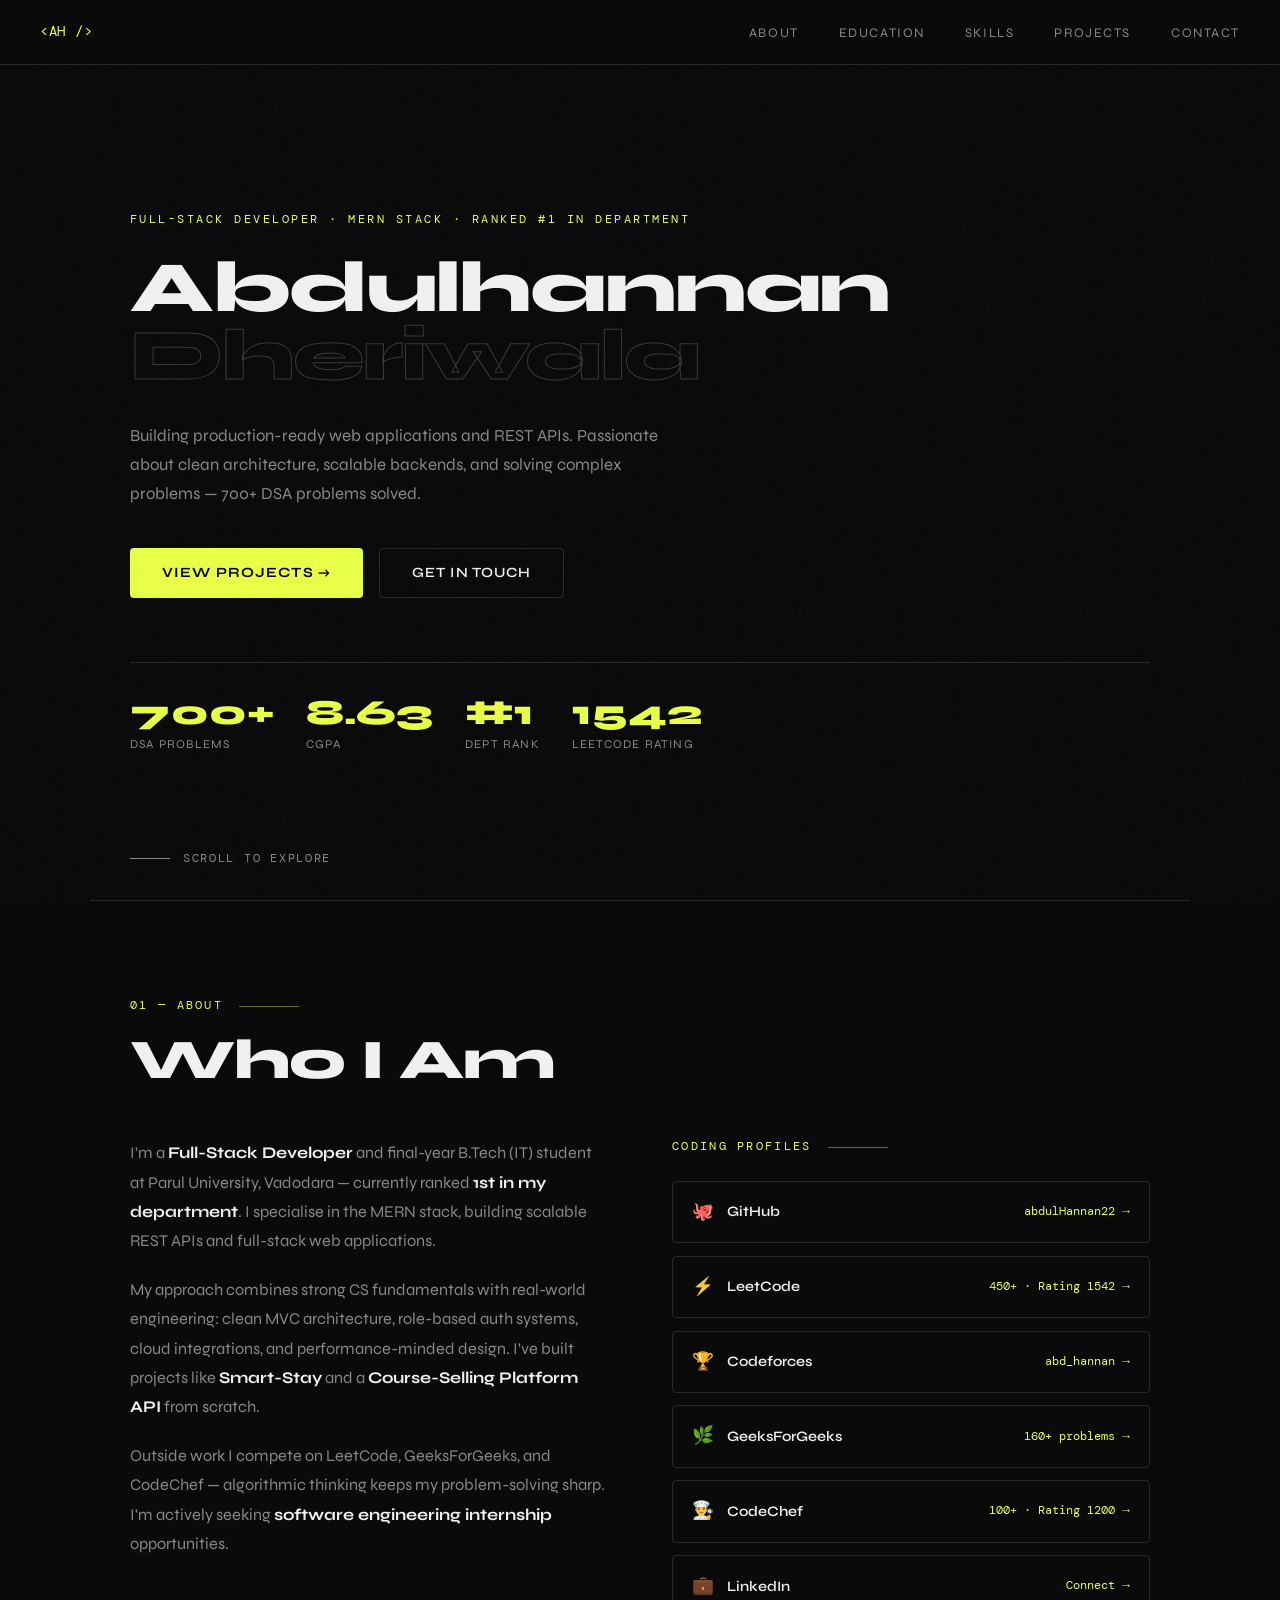
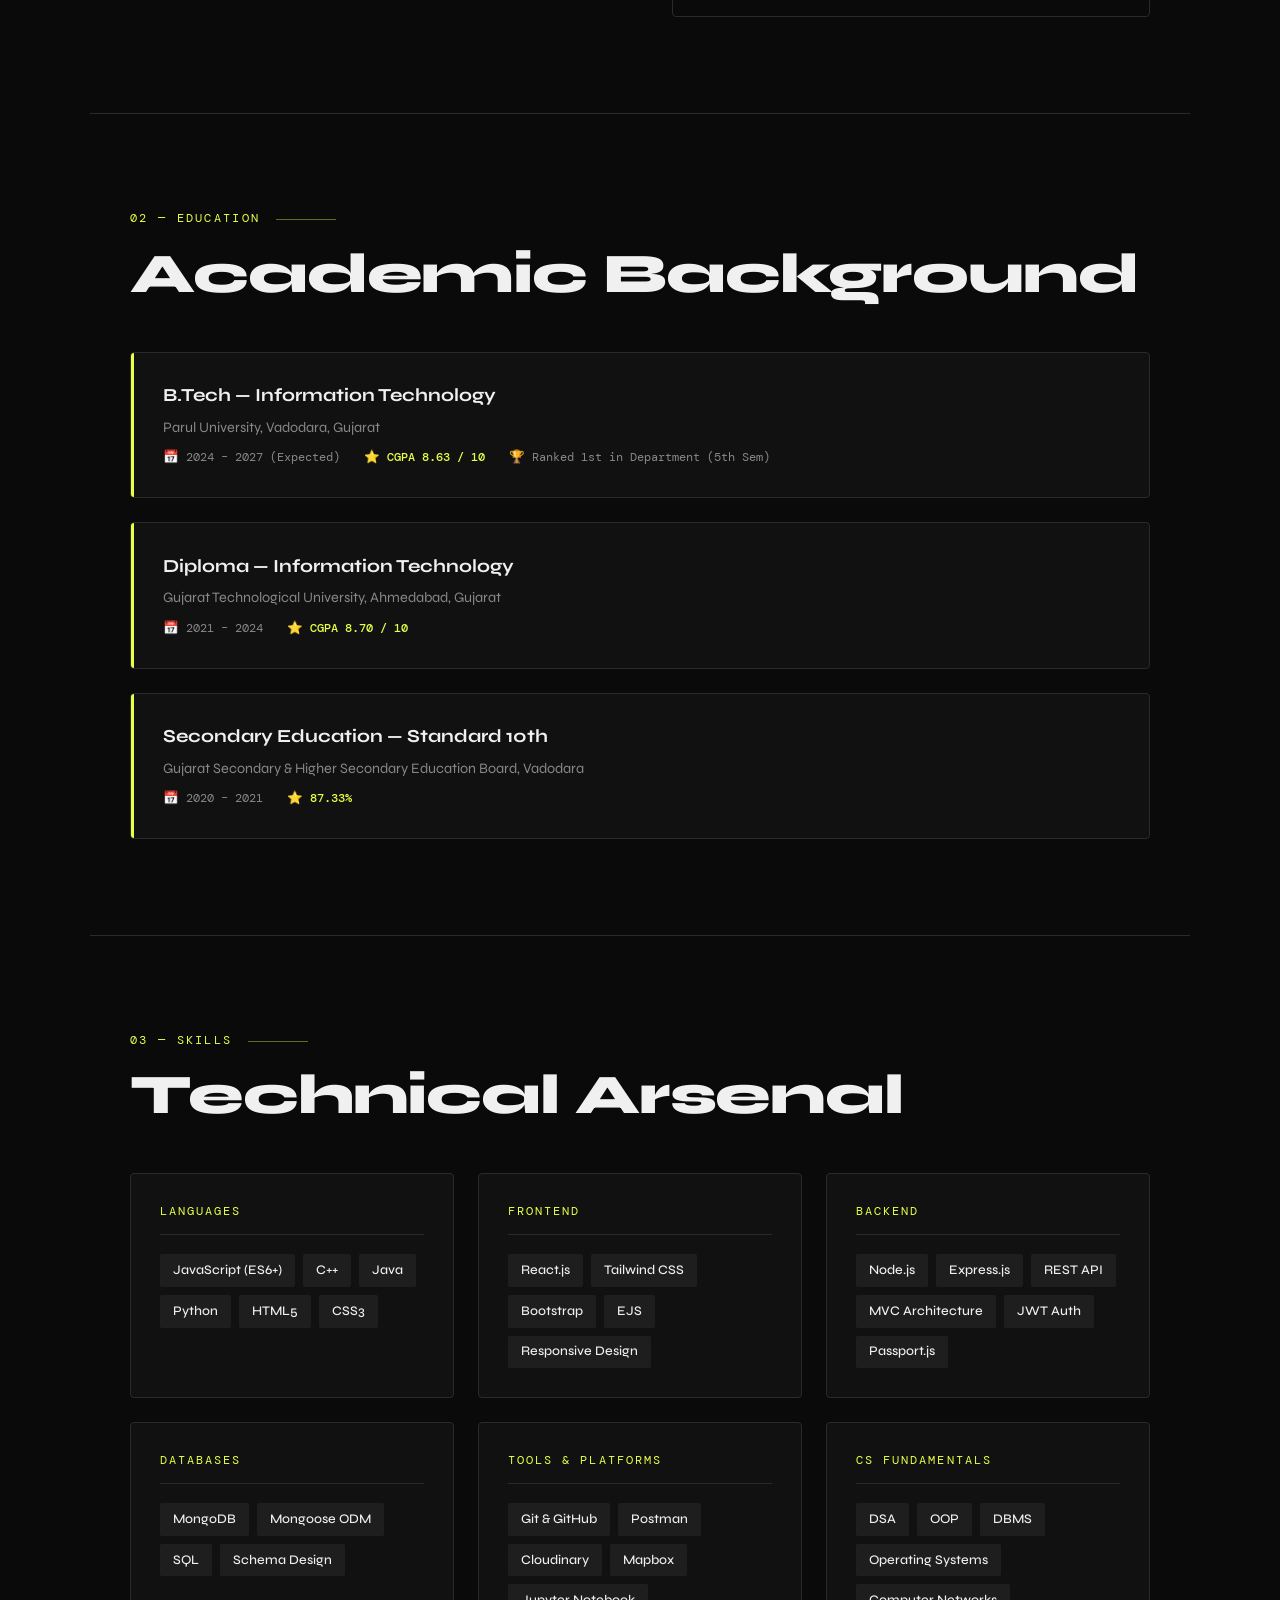
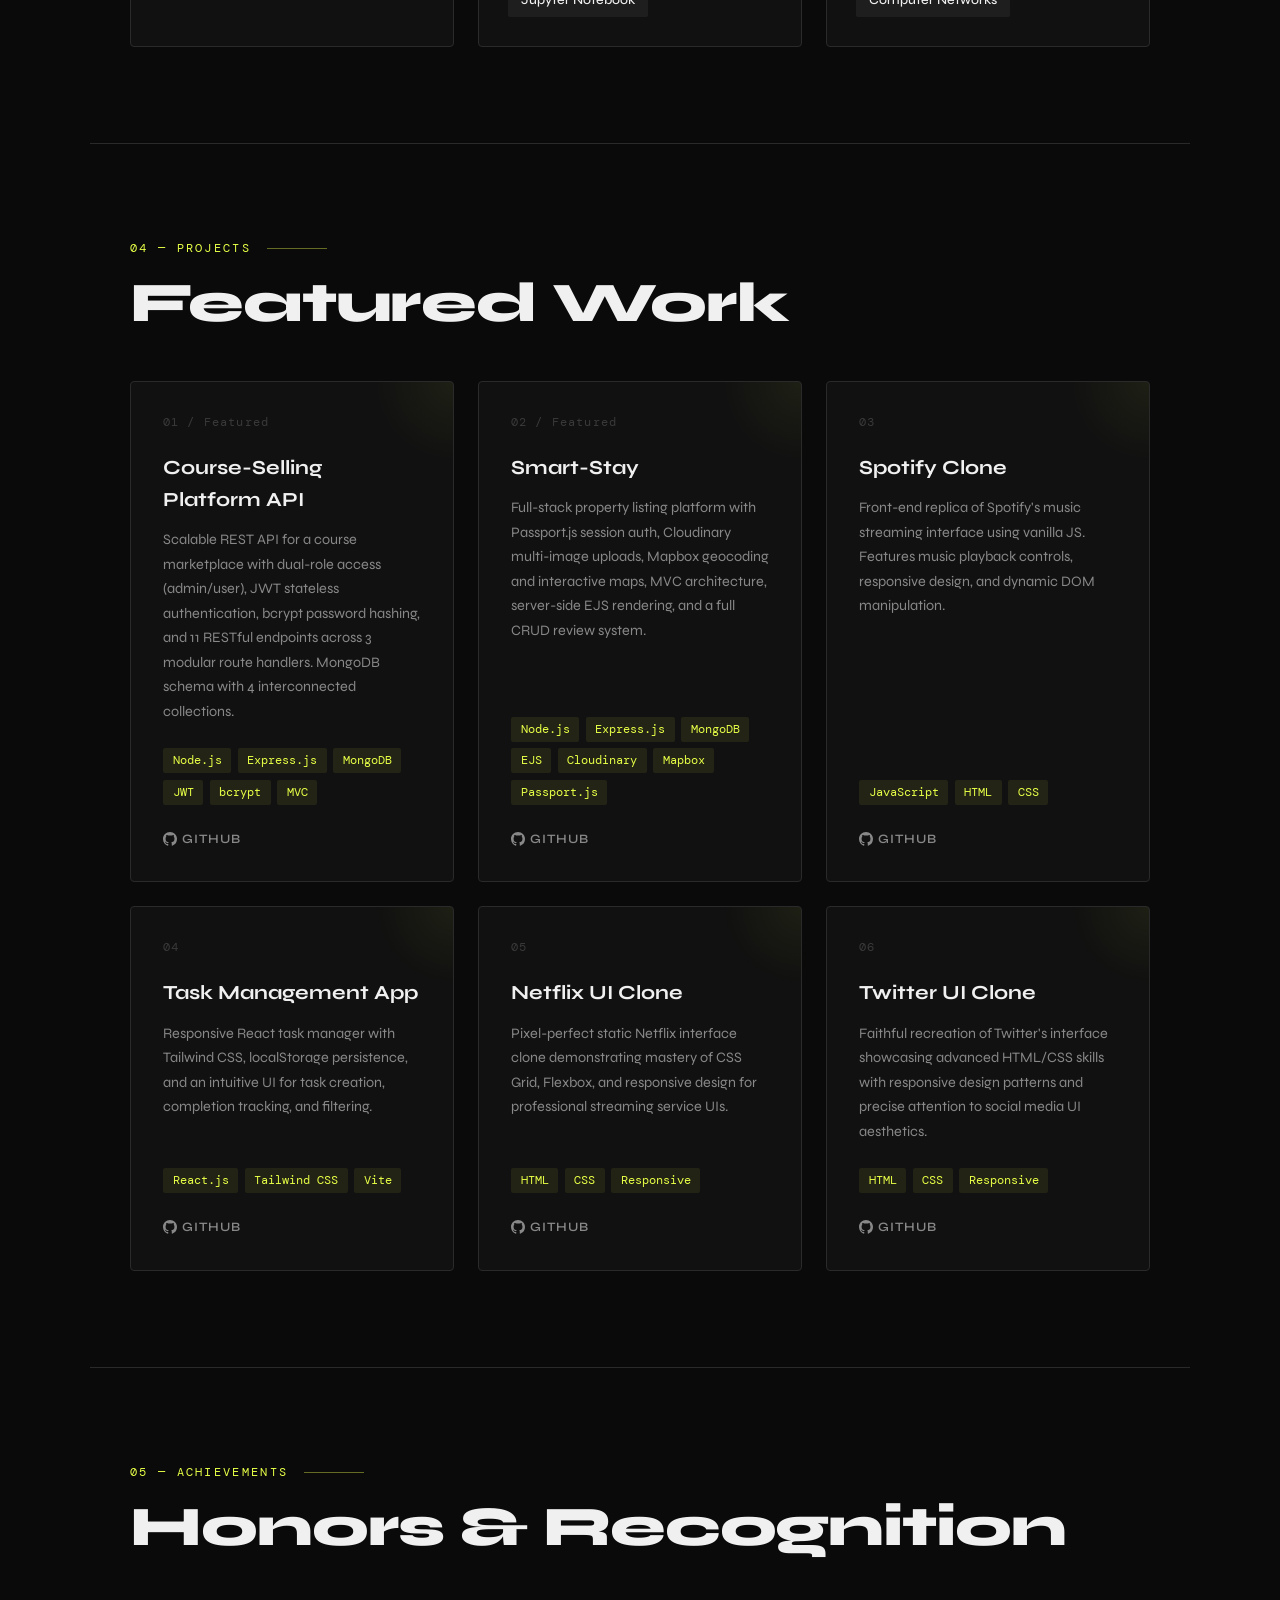
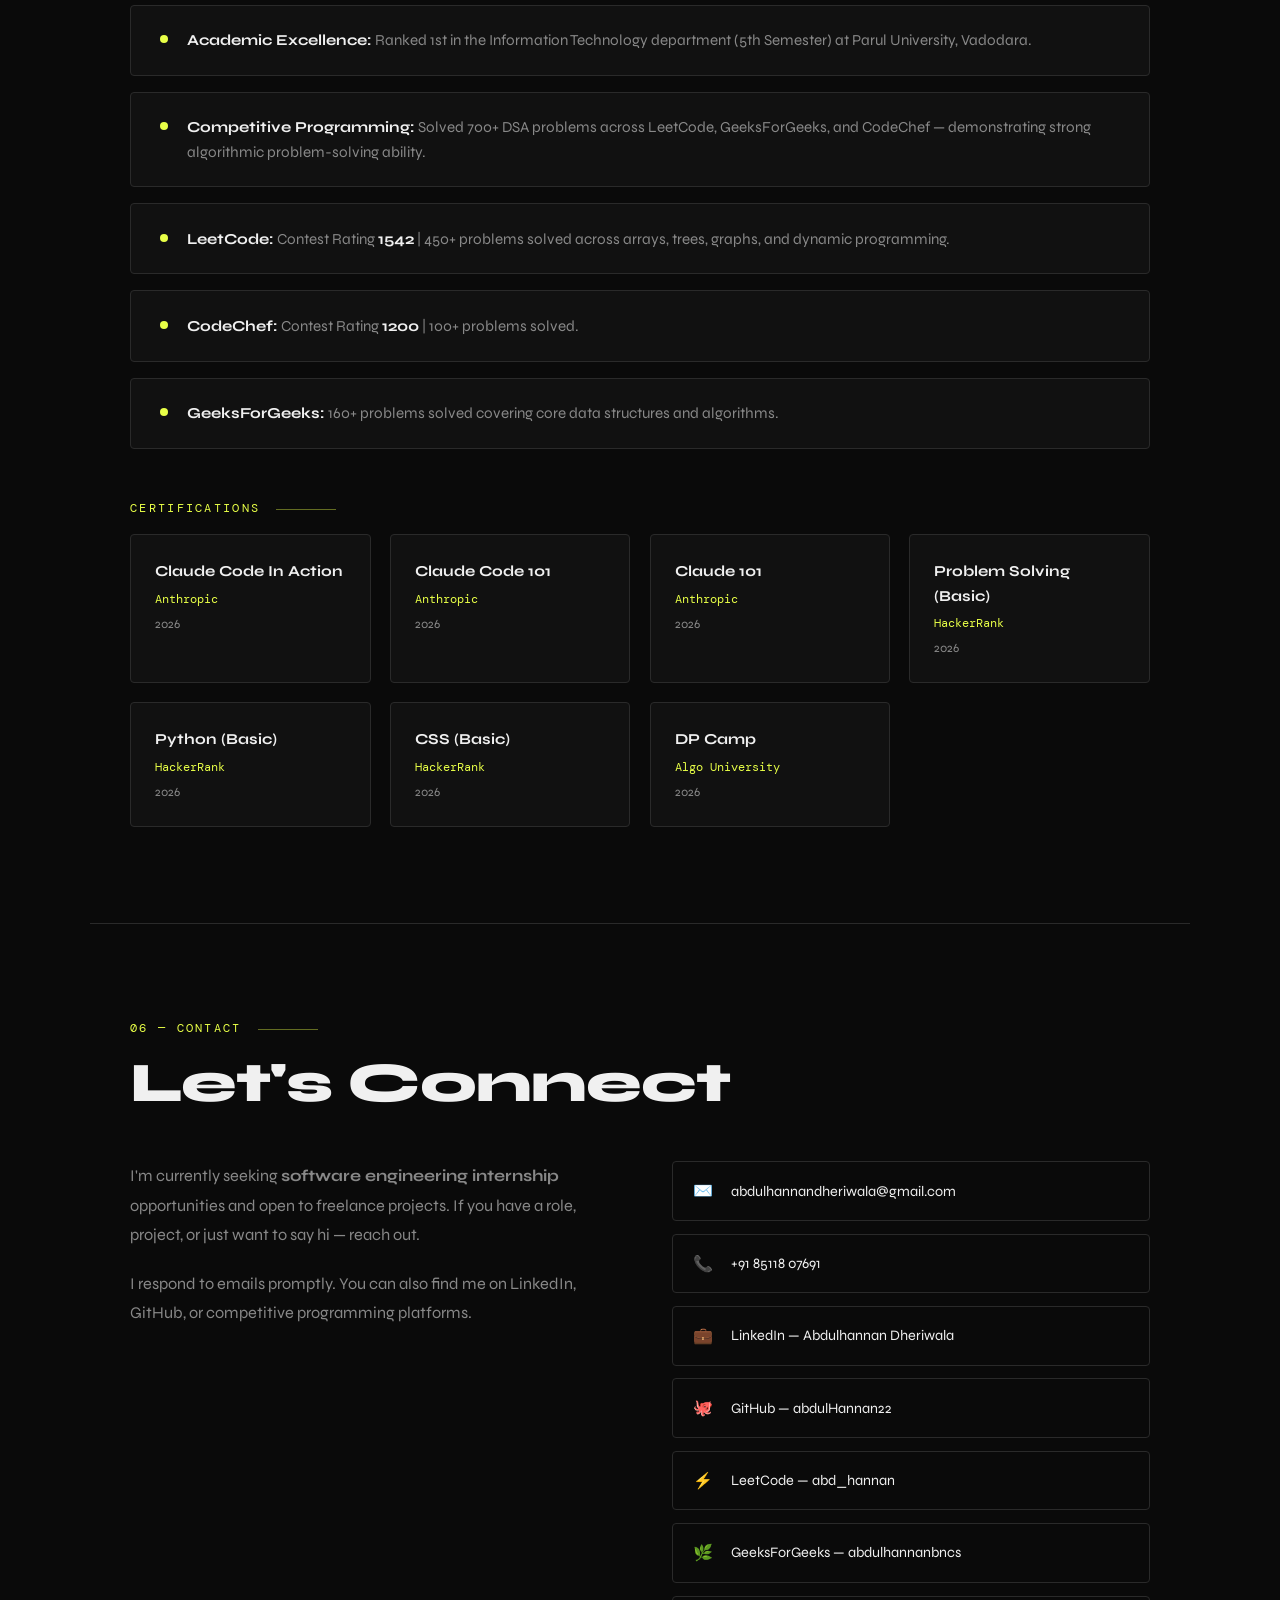
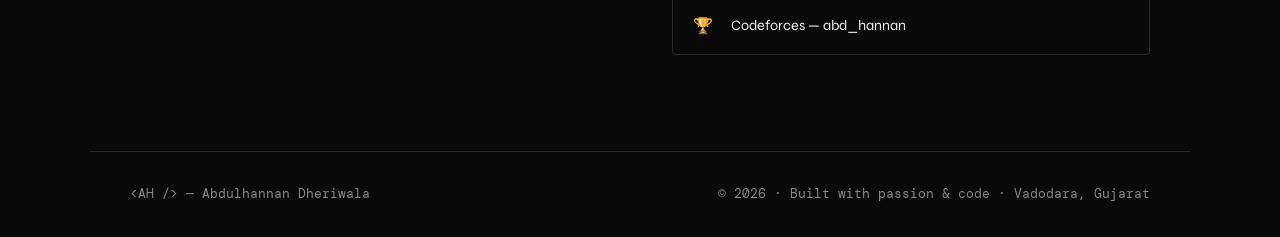
==== commit 4fe33cd9: "Update portfolio.html: add Codeforces, certificates, responsive hero name" ====
--- a/portfolio.html
+++ b/portfolio.html
@@ -1,1095 +1,953 @@
 <!DOCTYPE html>
 <html lang="en">
 <head>
-    <meta charset="UTF-8">
-    <meta name="viewport" content="width=device-width, initial-scale=1.0">
-    <title>Abdulhannan Dheriwala - Full-Stack Developer</title>
-    <link href="https://fonts.googleapis.com/css2?family=Space+Mono:wght@400;700&family=Playfair+Display:wght@400;700;900&family=Inter:wght@300;400;600&display=swap" rel="stylesheet">
-    <style>
-        :root {
-            --bg-dark: #0a0e27;
-            --bg-darker: #050810;
-            --primary: #00d4ff;
-            --secondary: #ff3366;
-            --accent: #ffb800;
-            --text-light: #e0e6ed;
-            --text-muted: #8892b0;
-            --card-bg: rgba(20, 28, 56, 0.6);
-            --gradient-1: linear-gradient(135deg, #667eea 0%, #764ba2 100%);
-            --gradient-2: linear-gradient(135deg, #f093fb 0%, #f5576c 100%);
-            --gradient-3: linear-gradient(135deg, #4facfe 0%, #00f2fe 100%);
-        }
-
-        * {
-            margin: 0;
-            padding: 0;
-            box-sizing: border-box;
-        }
-
-        body {
-            font-family: 'Inter', sans-serif;
-            background: var(--bg-dark);
-            color: var(--text-light);
-            overflow-x: hidden;
-            line-height: 1.6;
-        }
-
-        /* Animated Background */
-        .bg-animation {
-            position: fixed;
-            top: 0;
-            left: 0;
-            width: 100%;
-            height: 100%;
-            z-index: -1;
-            background: linear-gradient(45deg, #0a0e27, #1a1f3a, #0a0e27);
-            background-size: 400% 400%;
-            animation: gradient 15s ease infinite;
-        }
-
-        .bg-animation::before {
-            content: '';
-            position: absolute;
-            width: 500px;
-            height: 500px;
-            background: radial-gradient(circle, rgba(0, 212, 255, 0.1) 0%, transparent 70%);
-            border-radius: 50%;
-            top: 20%;
-            left: 10%;
-            animation: float 20s ease-in-out infinite;
-        }
-
-        .bg-animation::after {
-            content: '';
-            position: absolute;
-            width: 400px;
-            height: 400px;
-            background: radial-gradient(circle, rgba(255, 51, 102, 0.1) 0%, transparent 70%);
-            border-radius: 50%;
-            bottom: 20%;
-            right: 10%;
-            animation: float 25s ease-in-out infinite reverse;
-        }
-
-        @keyframes gradient {
-            0%, 100% { background-position: 0% 50%; }
-            50% { background-position: 100% 50%; }
-        }
-
-        @keyframes float {
-            0%, 100% { transform: translate(0, 0) scale(1); }
-            33% { transform: translate(50px, -50px) scale(1.1); }
-            66% { transform: translate(-30px, 30px) scale(0.9); }
-        }
-
-        /* Navigation */
-        nav {
-            position: fixed;
-            top: 0;
-            width: 100%;
-            padding: 1.5rem 5%;
-            display: flex;
-            justify-content: space-between;
-            align-items: center;
-            z-index: 1000;
-            backdrop-filter: blur(10px);
-            background: rgba(10, 14, 39, 0.8);
-            border-bottom: 1px solid rgba(0, 212, 255, 0.1);
-        }
-
-        .logo {
-            font-family: 'Space Mono', monospace;
-            font-size: 1.5rem;
-            font-weight: 700;
-            color: var(--primary);
-            text-decoration: none;
-            position: relative;
-            animation: slideDown 0.8s ease-out;
-        }
-
-        .nav-links {
-            display: flex;
-            gap: 2rem;
-            list-style: none;
-        }
-
-        .nav-links a {
-            color: var(--text-light);
-            text-decoration: none;
-            font-size: 0.95rem;
-            font-weight: 500;
-            position: relative;
-            transition: color 0.3s ease;
-            animation: slideDown 0.8s ease-out;
-        }
-
-        .nav-links a::after {
-            content: '';
-            position: absolute;
-            bottom: -5px;
-            left: 0;
-            width: 0;
-            height: 2px;
-            background: var(--primary);
-            transition: width 0.3s ease;
-        }
-
-        .nav-links a:hover {
-            color: var(--primary);
-        }
-
-        .nav-links a:hover::after {
-            width: 100%;
-        }
-
-        @keyframes slideDown {
-            from {
-                opacity: 0;
-                transform: translateY(-30px);
-            }
-            to {
-                opacity: 1;
-                transform: translateY(0);
-            }
-        }
-
-        /* Hero Section */
-        .hero {
-            min-height: 100vh;
-            display: flex;
-            align-items: center;
-            justify-content: center;
-            padding: 0 5%;
-            position: relative;
-        }
-
-        .hero-content {
-            max-width: 1200px;
-            animation: fadeInUp 1s ease-out;
-        }
-
-        .hero-tag {
-            color: var(--primary);
-            font-family: 'Space Mono', monospace;
-            font-size: 1rem;
-            margin-bottom: 1rem;
-            animation: fadeInUp 1s ease-out 0.2s backwards;
-        }
-
-        .hero-title {
-            font-family: 'Playfair Display', serif;
-            font-size: clamp(3rem, 8vw, 6rem);
-            font-weight: 900;
-            line-height: 1.1;
-            margin-bottom: 1.5rem;
-            background: linear-gradient(135deg, var(--primary), var(--secondary));
-            -webkit-background-clip: text;
-            -webkit-text-fill-color: transparent;
-            background-clip: text;
-            animation: fadeInUp 1s ease-out 0.4s backwards;
-        }
-
-        .hero-subtitle {
-            font-size: clamp(1.2rem, 2.5vw, 1.8rem);
-            color: var(--text-muted);
-            max-width: 700px;
-            margin-bottom: 2rem;
-            line-height: 1.6;
-            animation: fadeInUp 1s ease-out 0.6s backwards;
-        }
-
-        .hero-contact {
-            color: var(--text-muted);
-            margin-bottom: 1.5rem;
-            font-weight: 600;
-        }
-
-        .hero-cta {
-            display: flex;
-            gap: 1.5rem;
-            flex-wrap: wrap;
-            animation: fadeInUp 1s ease-out 0.8s backwards;
-        }
-
-        .btn {
-            padding: 1rem 2.5rem;
-            border-radius: 50px;
-            font-size: 1rem;
-            font-weight: 600;
-            text-decoration: none;
-            transition: all 0.3s ease;
-            cursor: pointer;
-            border: none;
-            position: relative;
-            overflow: hidden;
-        }
-
-        .btn-primary {
-            background: var(--primary);
-            color: var(--bg-dark);
-        }
-
-        .btn-primary::before {
-            content: '';
-            position: absolute;
-            top: 50%;
-            left: 50%;
-            width: 0;
-            height: 0;
-            border-radius: 50%;
-            background: rgba(255, 255, 255, 0.3);
-            transform: translate(-50%, -50%);
-            transition: width 0.6s, height 0.6s;
-        }
-
-        .btn-primary:hover::before {
-            width: 300px;
-            height: 300px;
-        }
-
-        .btn-primary:hover {
-            transform: translateY(-3px);
-            box-shadow: 0 10px 30px rgba(0, 212, 255, 0.4);
-        }
-
-        .btn-secondary {
-            background: transparent;
-            color: var(--text-light);
-            border: 2px solid var(--primary);
-        }
-
-        .btn-secondary:hover {
-            background: var(--primary);
-            color: var(--bg-dark);
-            transform: translateY(-3px);
-            box-shadow: 0 10px 30px rgba(0, 212, 255, 0.3);
-        }
-
-        @keyframes fadeInUp {
-            from {
-                opacity: 0;
-                transform: translateY(40px);
-            }
-            to {
-                opacity: 1;
-                transform: translateY(0);
-            }
-        }
-
-        /* Section Styles */
-        section {
-            padding: 8rem 5%;
-            max-width: 1400px;
-            margin: 0 auto;
-        }
-
-        .section-header {
-            margin-bottom: 4rem;
-            text-align: center;
-        }
-
-        .section-tag {
-            color: var(--primary);
-            font-family: 'Space Mono', monospace;
-            font-size: 0.9rem;
-            margin-bottom: 0.5rem;
-            letter-spacing: 2px;
-            text-transform: uppercase;
-        }
-
-        .section-title {
-            font-family: 'Playfair Display', serif;
-            font-size: clamp(2.5rem, 5vw, 4rem);
-            font-weight: 700;
-            margin-bottom: 1rem;
-        }
-
-        /* About Section */
-        .about-content {
-            display: grid;
-            grid-template-columns: 1fr 1fr;
-            gap: 4rem;
-            align-items: center;
-        }
-
-        .about-text {
-            font-size: 1.1rem;
-            color: var(--text-muted);
-            line-height: 1.8;
-        }
-
-        .education-card {
-            background: rgba(255,255,255,0.03);
-            border: 1px solid rgba(255,255,255,0.06);
-            padding: 1.25rem 1.5rem;
-            border-radius: 12px;
-            margin-top: 1rem;
-            box-shadow: 0 8px 30px rgba(2,6,23,0.5);
-            backdrop-filter: blur(6px);
-        }
-        .education-card h4 {
-            margin: 0 0 0.5rem 0;
-            color: var(--primary);
-            font-size: 1.15rem;
-        }
-        .education-details {
-            color: var(--text-muted);
-            font-size: 1rem;
-            line-height: 1.7;
-            margin: 0;
-        }
-        .achievements-card {
-            background: rgba(255,255,255,0.03);
-            border: 1px solid rgba(255,255,255,0.06);
-            padding: 1.25rem 1.5rem;
-            border-radius: 12px;
-            margin-top: 1rem;
-            box-shadow: 0 8px 30px rgba(2,6,23,0.45);
-            backdrop-filter: blur(6px);
-        }
-
-        .achievements-list {
-            list-style: disc;
-            padding-left: 1.35rem;
-            margin: 0;
-            color: var(--text-muted);
-            font-size: 1.05rem;
-            line-height: 1.8;
-        }
-        .about-text p {
-            margin-bottom: 1.5rem;
-        }
-
-        .stats-grid {
-            display: grid;
-            grid-template-columns: repeat(2, 1fr);
-            gap: 2rem;
-        }
-
-        .stat-card {
-            background: var(--card-bg);
-            padding: 2rem;
-            border-radius: 20px;
-            border: 1px solid rgba(0, 212, 255, 0.2);
-            backdrop-filter: blur(10px);
-            transition: transform 0.3s ease, border-color 0.3s ease;
-        }
-
-        .stat-card:hover {
-            transform: translateY(-5px);
-            border-color: var(--primary);
-        }
-
-        .stat-number {
-            font-family: 'Playfair Display', serif;
-            font-size: 3rem;
-            font-weight: 900;
-            background: var(--gradient-3);
-            -webkit-background-clip: text;
-            -webkit-text-fill-color: transparent;
-            background-clip: text;
-            margin-bottom: 0.5rem;
-        }
-
-        .stat-label {
-            color: var(--text-muted);
-            font-size: 0.95rem;
-        }
-
-        /* Skills Section */
-        .skills-grid {
-            display: grid;
-            grid-template-columns: repeat(auto-fit, minmax(280px, 1fr));
-            gap: 2rem;
-        }
-
-        .skill-category {
-            background: var(--card-bg);
-            padding: 2.5rem;
-            border-radius: 20px;
-            border: 1px solid rgba(0, 212, 255, 0.1);
-            backdrop-filter: blur(10px);
-            transition: all 0.3s ease;
-        }
-
-        .skill-category:hover {
-            transform: translateY(-10px);
-            border-color: var(--primary);
-            box-shadow: 0 20px 40px rgba(0, 212, 255, 0.2);
-        }
-
-        .skill-icon {
-            width: 60px;
-            height: 60px;
-            background: var(--gradient-3);
-            border-radius: 15px;
-            display: flex;
-            align-items: center;
-            justify-content: center;
-            font-size: 1.8rem;
-            margin-bottom: 1.5rem;
-        }
-
-        .skill-title {
-            font-family: 'Space Mono', monospace;
-            font-size: 1.3rem;
-            margin-bottom: 1rem;
-            color: var(--primary);
-        }
-
-        .skill-list {
-            display: flex;
-            flex-wrap: wrap;
-            gap: 0.8rem;
-        }
-
-        .skill-tag {
-            padding: 0.5rem 1rem;
-            background: rgba(0, 212, 255, 0.1);
-            border: 1px solid rgba(0, 212, 255, 0.3);
-            border-radius: 20px;
-            font-size: 0.85rem;
-            color: var(--text-light);
-            transition: all 0.3s ease;
-        }
-
-        .skill-tag:hover {
-            background: rgba(0, 212, 255, 0.2);
-            transform: scale(1.05);
-        }
-
-        /* Projects Section */
-        .projects-grid {
-            display: grid;
-            grid-template-columns: repeat(auto-fit, minmax(350px, 1fr));
-            gap: 3rem;
-        }
-
-        .project-card {
-            background: var(--card-bg);
-            border-radius: 20px;
-            overflow: hidden;
-            border: 1px solid rgba(0, 212, 255, 0.1);
-            backdrop-filter: blur(10px);
-            transition: all 0.4s ease;
-            position: relative;
-        }
-
-        .project-card:hover {
-            transform: translateY(-10px);
-            border-color: var(--primary);
-            box-shadow: 0 20px 50px rgba(0, 212, 255, 0.3);
-        }
-
-        .project-header {
-            padding: 2rem;
-            background: linear-gradient(135deg, rgba(0, 212, 255, 0.1), rgba(255, 51, 102, 0.1));
-        }
-
-        .project-title {
-            font-family: 'Space Mono', monospace;
-            font-size: 1.5rem;
-            margin-bottom: 1rem;
-            color: var(--primary);
-        }
-
-        .project-description {
-            color: var(--text-muted);
-            line-height: 1.6;
-            margin-bottom: 1.5rem;
-        }
-
-        .project-tech {
-            display: flex;
-            flex-wrap: wrap;
-            gap: 0.5rem;
-            margin-bottom: 1.5rem;
-        }
-
-        .tech-badge {
-            padding: 0.4rem 0.8rem;
-            background: rgba(255, 255, 255, 0.05);
-            border: 1px solid rgba(255, 255, 255, 0.1);
-            border-radius: 15px;
-            font-size: 0.75rem;
-            color: var(--text-light);
-        }
-
-        .project-links {
-            display: flex;
-            gap: 1rem;
-            padding: 0 2rem 2rem;
-        }
-
-        .project-link {
-            flex: 1;
-            padding: 0.8rem;
-            background: rgba(0, 212, 255, 0.1);
-            border: 1px solid var(--primary);
-            border-radius: 10px;
-            text-align: center;
-            color: var(--primary);
-            text-decoration: none;
-            font-size: 0.9rem;
-            font-weight: 600;
-            transition: all 0.3s ease;
-        }
-
-        .project-link:hover {
-            background: var(--primary);
-            color: var(--bg-dark);
-            transform: scale(1.05);
-        }
-
-        /* Contact Section */
-        .contact-content {
-            max-width: 800px;
-            margin: 0 auto;
-            text-align: center;
-        }
-
-        .contact-text {
-            font-size: 1.3rem;
-            color: var(--text-muted);
-            margin-bottom: 3rem;
-            line-height: 1.8;
-        }
-
-        .contact-links {
-            display: flex;
-            justify-content: center;
-            gap: 2rem;
-            flex-wrap: wrap;
-            margin-bottom: 3rem;
-        }
-
-        .contact-link {
-            display: flex;
-            align-items: center;
-            gap: 0.8rem;
-            padding: 1.2rem 2rem;
-            background: var(--card-bg);
-            border: 1px solid rgba(0, 212, 255, 0.2);
-            border-radius: 50px;
-            color: var(--text-light);
-            text-decoration: none;
-            font-weight: 600;
-            transition: all 0.3s ease;
-            backdrop-filter: blur(10px);
-        }
-
-        .contact-link:hover {
-            transform: translateY(-5px);
-            border-color: var(--primary);
-            box-shadow: 0 10px 30px rgba(0, 212, 255, 0.3);
-        }
-
-        .contact-icon {
-            font-size: 1.5rem;
-        }
-
-        /* Footer */
-        footer {
-            text-align: center;
-            padding: 3rem 5%;
-            border-top: 1px solid rgba(0, 212, 255, 0.1);
-            color: var(--text-muted);
-        }
-
-        .footer-text {
-            margin-bottom: 1rem;
-        }
-
-        .footer-links {
-            display: flex;
-            justify-content: center;
-            gap: 2rem;
-            margin-bottom: 1rem;
-        }
-
-        .footer-link {
-            color: var(--text-muted);
-            text-decoration: none;
-            transition: color 0.3s ease;
-        }
-
-        .footer-link:hover {
-            color: var(--primary);
-        }
-
-        /* Responsive Design */
-        @media (max-width: 768px) {
-            nav {
-                padding: 1rem 5%;
-            }
-
-            .nav-links {
-                gap: 1rem;
-            }
-
-            .nav-links a {
-                font-size: 0.85rem;
-            }
-
-            .hero {
-                padding: 0 5%;
-            }
-
-            .hero-title {
-                font-size: 3rem;
-            }
-
-            .about-content {
-                grid-template-columns: 1fr;
-                gap: 3rem;
-            }
-
-            .stats-grid {
-                grid-template-columns: 1fr;
-            }
-
-            .projects-grid {
-                grid-template-columns: 1fr;
-            }
-
-            .skills-grid {
-                grid-template-columns: 1fr;
-            }
-
-            section {
-                padding: 5rem 5%;
-            }
-
-            .contact-links {
-                flex-direction: column;
-            }
-        }
-
-        /* Scroll animations */
-        .fade-in {
-            opacity: 0;
-            transform: translateY(40px);
-            transition: opacity 0.8s ease, transform 0.8s ease;
-        }
-
-        .fade-in.visible {
-            opacity: 1;
-            transform: translateY(0);
-        }
-    </style>
+<meta charset="UTF-8" />
+<meta name="viewport" content="width=device-width, initial-scale=1.0" />
+<title>Abdulhannan Dheriwala — Full-Stack Developer</title>
+<link href="https://fonts.googleapis.com/css2?family=Syne:wght@400;500;600;700;800&family=DM+Mono:ital,wght@0,300;0,400;0,500;1,300&display=swap" rel="stylesheet" />
+<style>
+  :root {
+    --bg: #0a0a0a;
+    --bg2: #111111;
+    --bg3: #181818;
+    --surface: #1e1e1e;
+    --border: #2a2a2a;
+    --accent: #e8ff47;
+    --accent2: #ff6b35;
+    --text: #f0f0f0;
+    --muted: #888;
+    --faint: #3a3a3a;
+    --radius: 4px;
+  }
+
+  *, *::before, *::after { box-sizing: border-box; margin: 0; padding: 0; }
+
+  html { scroll-behavior: smooth; }
+
+  body {
+    background: var(--bg);
+    color: var(--text);
+    font-family: 'Syne', sans-serif;
+    font-size: 16px;
+    line-height: 1.6;
+    overflow-x: hidden;
+  }
+
+  /* ── SCROLLBAR ── */
+  ::-webkit-scrollbar { width: 4px; }
+  ::-webkit-scrollbar-track { background: var(--bg); }
+  ::-webkit-scrollbar-thumb { background: var(--accent); border-radius: 2px; }
+
+  /* ── NOISE OVERLAY ── */
+  body::before {
+    content: '';
+    position: fixed; inset: 0;
+    background-image: url("data:image/svg+xml,%3Csvg viewBox='0 0 200 200' xmlns='http://www.w3.org/2000/svg'%3E%3Cfilter id='n'%3E%3CfeTurbulence type='fractalNoise' baseFrequency='0.9' numOctaves='4' stitchTiles='stitch'/%3E%3C/filter%3E%3Crect width='100%25' height='100%25' filter='url(%23n)' opacity='0.04'/%3E%3C/svg%3E");
+    pointer-events: none; z-index: 9999; opacity: 0.4;
+  }
+
+  /* ── NAV ── */
+  nav {
+    position: fixed; top: 0; left: 0; right: 0; z-index: 100;
+    display: flex; align-items: center; justify-content: space-between;
+    padding: 1.2rem 2.5rem;
+    background: rgba(10,10,10,0.85);
+    backdrop-filter: blur(12px);
+    border-bottom: 1px solid var(--border);
+  }
+
+  .nav-logo {
+    font-family: 'DM Mono', monospace;
+    font-size: 0.9rem;
+    color: var(--accent);
+    letter-spacing: 0.05em;
+    text-decoration: none;
+  }
+
+  .nav-links {
+    display: flex; gap: 2.5rem; list-style: none;
+  }
+
+  .nav-links a {
+    color: var(--muted);
+    text-decoration: none;
+    font-size: 0.82rem;
+    letter-spacing: 0.12em;
+    text-transform: uppercase;
+    transition: color 0.2s;
+  }
+  .nav-links a:hover { color: var(--accent); }
+
+  .hamburger {
+    display: none; flex-direction: column; gap: 5px; cursor: pointer;
+    background: none; border: none; padding: 4px;
+  }
+  .hamburger span {
+    display: block; width: 24px; height: 2px;
+    background: var(--text); transition: all 0.3s;
+  }
+
+  /* ── MOBILE NAV ── */
+  @media (max-width: 768px) {
+    .nav-links {
+      display: none; position: fixed; inset: 0; top: 60px;
+      flex-direction: column; align-items: center; justify-content: center;
+      background: var(--bg); gap: 3rem;
+    }
+    .nav-links.open { display: flex; }
+    .nav-links a { font-size: 1.2rem; }
+    .hamburger { display: flex; }
+    nav { padding: 1rem 1.5rem; }
+  }
+
+  /* ── SECTIONS ── */
+  section { padding: 6rem 2.5rem; max-width: 1100px; margin: 0 auto; }
+
+  /* ── HERO ── */
+  #hero {
+    min-height: 100vh;
+    display: flex; flex-direction: column; justify-content: center;
+    padding-top: 8rem; padding-bottom: 4rem;
+    position: relative;
+  }
+
+  .hero-tag {
+    font-family: 'DM Mono', monospace;
+    font-size: 0.78rem;
+    color: var(--accent);
+    letter-spacing: 0.2em;
+    text-transform: uppercase;
+    margin-bottom: 1.5rem;
+    opacity: 0; animation: fadeUp 0.6s 0.2s forwards;
+  }
+
+  .hero-title {
+    font-size: clamp(2.2rem, 6vw, 4.5rem);
+    font-weight: 800;
+    line-height: 0.95;
+    letter-spacing: -0.03em;
+    margin-bottom: 2rem;
+    opacity: 0; animation: fadeUp 0.7s 0.35s forwards;
+  }
+
+  .hero-title span {
+    display: block;
+    color: transparent;
+    -webkit-text-stroke: 1px var(--faint);
+  }
+
+  .hero-desc {
+    max-width: 560px;
+    color: var(--muted);
+    font-size: 1.05rem;
+    line-height: 1.7;
+    margin-bottom: 2.5rem;
+    opacity: 0; animation: fadeUp 0.7s 0.5s forwards;
+  }
+
+  .hero-ctas {
+    display: flex; flex-wrap: wrap; gap: 1rem;
+    opacity: 0; animation: fadeUp 0.7s 0.65s forwards;
+  }
+
+  .btn-primary {
+    display: inline-flex; align-items: center; gap: 0.5rem;
+    background: var(--accent); color: #0a0a0a;
+    padding: 0.8rem 2rem; font-size: 0.88rem;
+    font-weight: 700; letter-spacing: 0.08em;
+    text-transform: uppercase; text-decoration: none;
+    border-radius: var(--radius); transition: transform 0.2s, box-shadow 0.2s;
+    font-family: 'Syne', sans-serif;
+  }
+  .btn-primary:hover { transform: translateY(-2px); box-shadow: 0 8px 30px rgba(232,255,71,0.3); }
+
+  .btn-ghost {
+    display: inline-flex; align-items: center; gap: 0.5rem;
+    border: 1px solid var(--border); color: var(--text);
+    padding: 0.8rem 2rem; font-size: 0.88rem;
+    font-weight: 600; letter-spacing: 0.08em;
+    text-transform: uppercase; text-decoration: none;
+    border-radius: var(--radius); transition: border-color 0.2s, color 0.2s;
+    font-family: 'Syne', sans-serif;
+  }
+  .btn-ghost:hover { border-color: var(--accent); color: var(--accent); }
+
+  .hero-stats {
+    display: flex; flex-wrap: wrap; gap: 2rem;
+    margin-top: 4rem;
+    padding-top: 2rem;
+    border-top: 1px solid var(--border);
+    opacity: 0; animation: fadeUp 0.7s 0.8s forwards;
+  }
+
+  .stat { display: flex; flex-direction: column; }
+  .stat-num {
+    font-size: 2.2rem; font-weight: 800;
+    color: var(--accent); line-height: 1;
+  }
+  .stat-label {
+    font-size: 0.75rem; color: var(--muted);
+    letter-spacing: 0.1em; text-transform: uppercase;
+    margin-top: 0.3rem;
+  }
+
+  .hero-scroll {
+    position: absolute; bottom: 2rem; left: 2.5rem;
+    font-family: 'DM Mono', monospace; font-size: 0.72rem;
+    color: var(--muted); letter-spacing: 0.15em;
+    text-transform: uppercase;
+    display: flex; align-items: center; gap: 0.8rem;
+    animation: fadeUp 0.7s 1.1s forwards; opacity: 0;
+  }
+  .hero-scroll::before {
+    content: '';
+    display: block; width: 40px; height: 1px;
+    background: var(--muted);
+    animation: expandLine 1.2s 1.5s forwards;
+    transform-origin: left;
+    transform: scaleX(0);
+  }
+  @keyframes expandLine { to { transform: scaleX(1); } }
+
+  /* ── SECTION HEADER ── */
+  .section-label {
+    font-family: 'DM Mono', monospace;
+    font-size: 0.72rem; color: var(--accent);
+    letter-spacing: 0.2em; text-transform: uppercase;
+    margin-bottom: 1rem;
+    display: flex; align-items: center; gap: 1rem;
+  }
+  .section-label::after {
+    content: ''; flex: 1; max-width: 60px; height: 1px;
+    background: var(--accent); opacity: 0.4;
+  }
+
+  .section-title {
+    font-size: clamp(2rem, 5vw, 3.5rem);
+    font-weight: 800; line-height: 1.05;
+    letter-spacing: -0.02em;
+    margin-bottom: 3rem;
+  }
+
+  /* ── ABOUT ── */
+  #about .about-grid {
+    display: grid; grid-template-columns: 1fr 1fr; gap: 4rem;
+    align-items: start;
+  }
+
+  .about-text { color: var(--muted); font-size: 1.02rem; line-height: 1.8; }
+  .about-text p + p { margin-top: 1.2rem; }
+  .about-text strong { color: var(--text); }
+
+  .about-links {
+    display: flex; flex-direction: column; gap: 1rem;
+    margin-top: 2rem;
+  }
+
+  .platform-link {
+    display: flex; align-items: center; justify-content: space-between;
+    padding: 1rem 1.2rem;
+    border: 1px solid var(--border);
+    border-radius: var(--radius);
+    text-decoration: none; color: var(--text);
+    transition: border-color 0.2s, background 0.2s;
+    font-size: 0.9rem;
+  }
+  .platform-link:hover { border-color: var(--accent); background: rgba(232,255,71,0.03); }
+
+  .platform-left { display: flex; align-items: center; gap: 0.8rem; }
+  .platform-icon { font-size: 1.1rem; }
+  .platform-name { font-weight: 600; }
+  .platform-stat {
+    font-family: 'DM Mono', monospace;
+    font-size: 0.78rem; color: var(--accent);
+  }
+
+  @media (max-width: 768px) {
+    #about .about-grid { grid-template-columns: 1fr; gap: 2.5rem; }
+  }
+
+  /* ── EDUCATION ── */
+  .edu-list { display: flex; flex-direction: column; gap: 1.5rem; }
+
+  .edu-card {
+    padding: 1.8rem 2rem;
+    border: 1px solid var(--border);
+    border-radius: var(--radius);
+    background: var(--bg2);
+    position: relative; overflow: hidden;
+    transition: border-color 0.2s;
+  }
+  .edu-card::before {
+    content: ''; position: absolute; left: 0; top: 0; bottom: 0;
+    width: 3px; background: var(--accent);
+  }
+  .edu-card:hover { border-color: var(--faint); }
+
+  .edu-degree { font-size: 1.15rem; font-weight: 700; margin-bottom: 0.3rem; }
+  .edu-school { color: var(--muted); font-size: 0.9rem; margin-bottom: 0.6rem; }
+  .edu-meta {
+    display: flex; flex-wrap: wrap; gap: 1.5rem;
+    font-family: 'DM Mono', monospace; font-size: 0.78rem; color: var(--muted);
+  }
+  .edu-meta span { display: flex; align-items: center; gap: 0.4rem; }
+  .edu-cgpa { color: var(--accent) !important; font-weight: 500; }
+
+  /* ── SKILLS ── */
+  .skills-grid {
+    display: grid; grid-template-columns: repeat(auto-fit, minmax(260px, 1fr)); gap: 1.5rem;
+  }
+
+  .skill-group {
+    padding: 1.8rem;
+    background: var(--bg2);
+    border: 1px solid var(--border);
+    border-radius: var(--radius);
+    transition: border-color 0.25s;
+  }
+  .skill-group:hover { border-color: var(--faint); }
+
+  .skill-group-title {
+    font-size: 0.72rem; letter-spacing: 0.18em;
+    text-transform: uppercase; color: var(--accent);
+    font-family: 'DM Mono', monospace;
+    margin-bottom: 1.2rem;
+    padding-bottom: 0.8rem;
+    border-bottom: 1px solid var(--border);
+  }
+
+  .skill-tags { display: flex; flex-wrap: wrap; gap: 0.5rem; }
+  .skill-tag {
+    padding: 0.3rem 0.75rem;
+    background: var(--surface);
+    border-radius: 2px;
+    font-size: 0.82rem; color: var(--text);
+    font-weight: 500;
+    border: 1px solid transparent;
+    transition: border-color 0.2s, color 0.2s;
+  }
+  .skill-tag:hover { border-color: var(--border); color: var(--accent); }
+
+  /* ── PROJECTS ── */
+  .projects-grid {
+    display: grid; grid-template-columns: repeat(auto-fit, minmax(300px, 1fr)); gap: 1.5rem;
+  }
+
+  .project-card {
+    background: var(--bg2);
+    border: 1px solid var(--border);
+    border-radius: var(--radius);
+    padding: 2rem;
+    display: flex; flex-direction: column;
+    transition: border-color 0.25s, transform 0.25s;
+    position: relative; overflow: hidden;
+  }
+  .project-card::after {
+    content: ''; position: absolute;
+    top: 0; right: 0;
+    width: 80px; height: 80px;
+    background: radial-gradient(circle at top right, rgba(232,255,71,0.06), transparent 70%);
+    pointer-events: none;
+  }
+  .project-card:hover { border-color: var(--accent); transform: translateY(-3px); }
+
+  .project-number {
+    font-family: 'DM Mono', monospace;
+    font-size: 0.72rem; color: var(--faint);
+    letter-spacing: 0.1em;
+    margin-bottom: 1.2rem;
+  }
+
+  .project-name { font-size: 1.25rem; font-weight: 700; margin-bottom: 0.8rem; }
+  .project-desc { color: var(--muted); font-size: 0.9rem; line-height: 1.7; flex: 1; margin-bottom: 1.5rem; }
+
+  .project-tags { display: flex; flex-wrap: wrap; gap: 0.4rem; margin-bottom: 1.5rem; }
+  .project-tag {
+    padding: 0.2rem 0.6rem;
+    background: rgba(232,255,71,0.08);
+    color: var(--accent);
+    font-size: 0.73rem; font-family: 'DM Mono', monospace;
+    border-radius: 2px;
+  }
+
+  .project-links { display: flex; gap: 1rem; }
+  .project-link {
+    font-size: 0.8rem; font-weight: 600; letter-spacing: 0.08em;
+    text-transform: uppercase; text-decoration: none;
+    color: var(--muted); transition: color 0.2s;
+    display: flex; align-items: center; gap: 0.3rem;
+  }
+  .project-link:hover { color: var(--accent); }
+  .project-link svg { width: 14px; height: 14px; }
+
+  /* ── ACHIEVEMENTS ── */
+  .ach-list { display: flex; flex-direction: column; gap: 1rem; }
+
+  .ach-item {
+    display: flex; align-items: flex-start; gap: 1.2rem;
+    padding: 1.4rem 1.8rem;
+    background: var(--bg2);
+    border: 1px solid var(--border);
+    border-radius: var(--radius);
+    transition: border-color 0.2s;
+  }
+  .ach-item:hover { border-color: var(--faint); }
+
+  .ach-bullet {
+    width: 8px; height: 8px; border-radius: 50%;
+    background: var(--accent); flex-shrink: 0; margin-top: 7px;
+  }
+  .ach-text { color: var(--muted); font-size: 0.95rem; line-height: 1.6; }
+  .ach-text strong { color: var(--text); }
+
+  /* ── CERTIFICATIONS ── */
+  .cert-grid {
+    display: grid; grid-template-columns: repeat(auto-fit, minmax(240px, 1fr)); gap: 1.2rem;
+  }
+
+  .cert-card {
+    padding: 1.5rem;
+    background: var(--bg2);
+    border: 1px solid var(--border);
+    border-radius: var(--radius);
+    transition: border-color 0.2s;
+  }
+  .cert-card:hover { border-color: var(--faint); }
+  .cert-title { font-weight: 700; font-size: 0.95rem; margin-bottom: 0.4rem; }
+  .cert-issuer {
+    font-family: 'DM Mono', monospace;
+    font-size: 0.75rem; color: var(--accent); margin-bottom: 0.3rem;
+  }
+  .cert-year { font-size: 0.78rem; color: var(--muted); }
+
+  /* ── CONTACT ── */
+  #contact .contact-grid {
+    display: grid; grid-template-columns: 1fr 1fr; gap: 4rem; align-items: start;
+  }
+
+  .contact-intro { color: var(--muted); font-size: 1.02rem; line-height: 1.8; }
+  .contact-intro p + p { margin-top: 1.2rem; }
+
+  .contact-links { display: flex; flex-direction: column; gap: 0.8rem; }
+
+  .contact-item {
+    display: flex; align-items: center; gap: 1rem;
+    padding: 1rem 1.2rem;
+    border: 1px solid var(--border);
+    border-radius: var(--radius);
+    text-decoration: none; color: var(--text);
+    font-size: 0.9rem;
+    transition: border-color 0.2s, background 0.2s;
+  }
+  .contact-item:hover { border-color: var(--accent); background: rgba(232,255,71,0.03); }
+  .contact-icon { font-size: 1rem; color: var(--accent); width: 1.4rem; text-align: center; }
+
+  @media (max-width: 768px) {
+    #contact .contact-grid { grid-template-columns: 1fr; gap: 2.5rem; }
+  }
+
+  /* ── FOOTER ── */
+  footer {
+    border-top: 1px solid var(--border);
+    padding: 2rem 2.5rem;
+    display: flex; flex-wrap: wrap; gap: 1rem;
+    justify-content: space-between; align-items: center;
+    max-width: 1100px; margin: 0 auto;
+    color: var(--muted); font-size: 0.8rem;
+  }
+  footer span { font-family: 'DM Mono', monospace; }
+  footer a { color: var(--accent); text-decoration: none; }
+
+  /* ── DIVIDER ── */
+  .section-divider {
+    max-width: 1100px; margin: 0 auto;
+    border: none; border-top: 1px solid var(--border);
+  }
+
+  /* ── ANIMATIONS ── */
+  @keyframes fadeUp {
+    from { opacity: 0; transform: translateY(20px); }
+    to { opacity: 1; transform: translateY(0); }
+  }
+
+  .reveal {
+    opacity: 0; transform: translateY(24px);
+    transition: opacity 0.6s ease, transform 0.6s ease;
+  }
+  .reveal.visible { opacity: 1; transform: none; }
+
+  /* ── MOBILE ── */
+  @media (max-width: 640px) {
+    section { padding: 4rem 1.5rem; }
+    .hero-stats { gap: 1.5rem; }
+    .stat-num { font-size: 1.8rem; }
+    .projects-grid { grid-template-columns: 1fr; }
+    .skills-grid { grid-template-columns: 1fr; }
+    .cert-grid { grid-template-columns: 1fr; }
+    footer { flex-direction: column; text-align: center; }
+  }
+</style>
 </head>
 <body>
-    <div class="bg-animation"></div>
-
-    <nav>
-        <a href="#" class="logo">&lt;AH /&gt;</a>
-        <ul class="nav-links">
-            <li><a href="#about">About</a></li>
-            <li><a href="#education">Education</a></li>
-            <li><a href="#skills">Skills</a></li>
-            <li><a href="#projects">Projects</a></li>
-            <li><a href="#contact">Contact</a></li>
-        </ul>
-    </nav>
-
-    <section class="hero">
-        <div class="hero-content">
-            <div class="hero-tag">// Full-Stack Developer</div>
-            <h1 class="hero-title">Abdulhannan<br>Dheriwala</h1>
-            <p class="hero-subtitle">
-                Building scalable web applications with modern technologies. Passionate about creating elegant solutions to complex problems.
-            </p>
-            <p class="hero-contact">+91 85118 07691 | abdulhannandheriwala@gmail.com</p>
-            <div class="hero-cta">
-                <a href="#projects" class="btn btn-primary">View My Work</a>
-                <a href="#contact" class="btn btn-secondary">Get In Touch</a>
-            </div>
-        </div>
-    </section>
-
-    <section id="about">
-        <div class="section-header fade-in">
-            <div class="section-tag">// About Me</div>
-            <h2 class="section-title">Crafting Digital Experiences</h2>
-        </div>
-        <div class="about-content">
-            <div class="about-text fade-in">
-                <p>
-                    First-ranked Information Technology student (5th semester) with strong problem-solving skills — 400+ LeetCode problems and 160+ GeeksForGeeks problems solved. Hands-on experience building full-stack web applications using the MERN stack. Developed projects like "Smart-Stay" featuring authentication, cloud storage, maps integration, and booking workflows.
-                </p>
-                <p>
-                    Seeking software engineering / full-stack internship opportunities to build scalable products and gain industry experience. I focus on writing clean, maintainable code and continuously learning modern technologies.
-                </p>
-                <!-- Education moved to its own section -->
-            </div>
-            <div class="stats-grid fade-in">
-                <div class="stat-card">
-                    <div class="stat-number">400+</div>
-                    <div class="stat-label">LeetCode Problems</div>
-                </div>
-                <div class="stat-card">
-                    <div class="stat-number">160+</div>
-                    <div class="stat-label">GeeksForGeeks</div>
-                </div>
-                <div class="stat-card">
-                    <div class="stat-number">8.63</div>
-                    <div class="stat-label">CGPA</div>
-                </div>
-                <div class="stat-card">
-                    <div class="stat-number">10+</div>
-                    <div class="stat-label">Projects Built</div>
-                </div>
-            </div>
-        </div>
-    </section>
-
-    <section id="education">
-        <div class="section-header fade-in">
-            <div class="section-tag">// Education</div>
-            <h2 class="section-title">Academic Background</h2>
-        </div>
-        <div style="max-width:900px;margin:0 auto;">
-            <div class="education-card fade-in">
-                <h4>B.E. Information Technology</h4>
-                <p class="education-details">
-                    Parul Institute of Engineering and Technology — B.E. Information Technology (CGPA: 8.63)<br>
-                    Jul 2024 - May 2027 (Expected), Vadodara, Gujarat
-                </p>
-                <hr style="border:none;border-top:1px solid rgba(255,255,255,0.04);margin:12px 0;">
-                <h4>Diploma in Information Technology</h4>
-                <p class="education-details">
-                    Government Polytechnic Ahmedabad — Diploma in Information Technology (CGPA: 8.76)<br>
-                    Jun 2021 - Mar 2024, Ahmedabad, Gujarat
-                </p>
-                <hr style="border:none;border-top:1px solid rgba(255,255,255,0.04);margin:12px 0;">
-                <h4>Secondary Education</h4>
-                <p class="education-details">
-                    Gujarat Secondary and Higher Secondary Education Board — Standard 10th (87.33%)<br>
-                    Jun 2020 - Mar 2021, Vadodara, Gujarat
-                </p>
-            </div>
-        </div>
-
-    <section id="achievements">
-        <div class="section-header fade-in">
-            <div class="section-tag">// Achievements</div>
-            <h2 class="section-title">Honors & Recognition</h2>
-        </div>
-        <div style="max-width:900px;margin:0 auto;">
-            <div class="achievements-card fade-in">
-                <ul class="achievements-list">
-                    <li>Academic Excellence: 1st rank in department (5th semester).</li>
-                    <li>700+ problems solved across competitive platforms (400+ LeetCode, 160+ GfG, 100+ CodeChef).</li>
-                    <li>LeetCode Rating: 1478; CodeChef Rating: 1159.</li>
-                    <li>Level 35 on Duolingo with a 632-day streak.</li>
-                </ul>
-            </div>
-        </div>
-    </section>
-
-    <section id="skills">
-        <div class="section-header fade-in">
-            <div class="section-tag">// Technical Arsenal</div>
-            <h2 class="section-title">Skills & Technologies</h2>
-        </div>
-        <div class="skills-grid">
-            <div class="skill-category fade-in">
-                <div class="skill-icon">💻</div>
-                <h3 class="skill-title">Languages</h3>
-                <div class="skill-list">
-                    <span class="skill-tag">C++</span>
-                    <span class="skill-tag">Java</span>
-                    <span class="skill-tag">Python</span>
-                    <span class="skill-tag">JavaScript</span>
-                </div>
-            </div>
-            <div class="skill-category fade-in">
-                <div class="skill-icon">🎨</div>
-                <h3 class="skill-title">Frontend</h3>
-                <div class="skill-list">
-                    <span class="skill-tag">React.js</span>
-                    <span class="skill-tag">Tailwind CSS</span>
-                    <span class="skill-tag">Bootstrap</span>
-                    <span class="skill-tag">EJS</span>
-                    <span class="skill-tag">HTML/CSS</span>
-                </div>
-            </div>
-            <div class="skill-category fade-in">
-                <div class="skill-icon">⚙️</div>
-                <h3 class="skill-title">Backend</h3>
-                <div class="skill-list">
-                    <span class="skill-tag">Node.js</span>
-                    <span class="skill-tag">Express.js</span>
-                    <span class="skill-tag">RESTful APIs</span>
-                    <span class="skill-tag">JWT Auth</span>
-                </div>
-            </div>
-            <div class="skill-category fade-in">
-                <div class="skill-icon">🗄️</div>
-                <h3 class="skill-title">Database</h3>
-                <div class="skill-list">
-                    <span class="skill-tag">MongoDB</span>
-                    <span class="skill-tag">Mongoose</span>
-                    <span class="skill-tag">SQL</span>
-                    <span class="skill-tag">MySQL</span>
-                </div>
-            </div>
-            <div class="skill-category fade-in">
-                <div class="skill-icon">🛠️</div>
-                <h3 class="skill-title">Tools</h3>
-                <div class="skill-list">
-                    <span class="skill-tag">Git</span>
-                    <span class="skill-tag">GitHub</span>
-                    <span class="skill-tag">Postman</span>
-                    <span class="skill-tag">AWS</span>
-                    <span class="skill-tag">Cloudinary</span>
-                </div>
-            </div>
-            <div class="skill-category fade-in">
-                <div class="skill-icon">🧩</div>
-                <h3 class="skill-title">Core Concepts</h3>
-                <div class="skill-list">
-                    <span class="skill-tag">Data Structures</span>
-                    <span class="skill-tag">Algorithms</span>
-                    <span class="skill-tag">OOP</span>
-                    <span class="skill-tag">DBMS</span>
-                    <span class="skill-tag">Operating System</span>
-                    <span class="skill-tag">Computer Networks</span>
-                </div>
-            </div>
-        </div>
-    </section>
-
-    <section id="projects">
-        <div class="section-header fade-in">
-            <div class="section-tag">// Portfolio</div>
-            <h2 class="section-title">Featured Projects</h2>
-        </div>
-        <div class="projects-grid">
-            <div class="project-card fade-in">
-                <div class="project-header">
-                    <h3 class="project-title">Course-Selling Platform API</h3>
-                    <p class="project-description">
-                        A scalable RESTful API backend for a course marketplace with role-based access control, 
-                        JWT authentication, and secure password hashing. Features 11 endpoints across 3 modular 
-                        route handlers managing authentication, course CRUD operations, and purchase transactions.
-                    </p>
-                    <div class="project-tech">
-                        <span class="tech-badge">Node.js</span>
-                        <span class="tech-badge">Express.js</span>
-                        <span class="tech-badge">MongoDB</span>
-                        <span class="tech-badge">JWT</span>
-                        <span class="tech-badge">bcrypt</span>
-                    </div>
-                </div>
-                <div class="project-links">
-                    <a href="https://github.com/abdulHannan22/CourseBackend" target="_blank" class="project-link">GitHub →</a>
-                </div>
-            </div>
-
-            <div class="project-card fade-in">
-                <div class="project-header">
-                    <h3 class="project-title">Smart-Stay</h3>
-                    <p class="project-description">
-                        Full-stack property booking platform with server-side rendering using EJS templates. 
-                        Features user authentication, cloud-based image uploads via Cloudinary, interactive 
-                        maps with Mapbox API, and a comprehensive review and rating system.
-                    </p>
-                    <div class="project-tech">
-                        <span class="tech-badge">Node.js</span>
-                        <span class="tech-badge">Express.js</span>
-                        <span class="tech-badge">MongoDB</span>
-                        <span class="tech-badge">EJS</span>
-                        <span class="tech-badge">Bootstrap</span>
-                        <span class="tech-badge">Cloudinary</span>
-                    </div>
-                </div>
-                <div class="project-links">
-                    <a href="https://github.com/abdulHannan22/Smart-Stay" target="_blank" class="project-link">GitHub →</a>
-                </div>
-            </div>
-
-            <div class="project-card fade-in">
-                <div class="project-header">
-                    <h3 class="project-title">Spotify Clone</h3>
-                    <p class="project-description">
-                        A front-end replica of Spotify's music streaming interface built with vanilla JavaScript. 
-                        Features responsive design, music playback controls, and dynamic UI updates demonstrating 
-                        DOM manipulation and modern CSS techniques.
-                    </p>
-                    <div class="project-tech">
-                        <span class="tech-badge">JavaScript</span>
-                        <span class="tech-badge">HTML</span>
-                        <span class="tech-badge">CSS</span>
-                    </div>
-                </div>
-                <div class="project-links">
-                    <a href="https://github.com/abdulHannan22/Spotify-Clone" target="_blank" class="project-link">GitHub →</a>
-                </div>
-            </div>
-
-            <div class="project-card fade-in">
-                <div class="project-header">
-                    <h3 class="project-title">Netflix UI Clone</h3>
-                    <p class="project-description">
-                        A pixel-perfect static clone of Netflix's user interface focusing on layout, styling, 
-                        and responsive design. Demonstrates mastery of CSS Grid, Flexbox, and modern layout 
-                        techniques for creating professional streaming service UIs.
-                    </p>
-                    <div class="project-tech">
-                        <span class="tech-badge">HTML</span>
-                        <span class="tech-badge">CSS</span>
-                        <span class="tech-badge">Responsive Design</span>
-                    </div>
-                </div>
-                <div class="project-links">
-                    <a href="https://github.com/abdulHannan22/Netflix-UI-clone" target="_blank" class="project-link">GitHub →</a>
-                </div>
-            </div>
-
-            <div class="project-card fade-in">
-                <div class="project-header">
-                    <h3 class="project-title">Task Management App</h3>
-                    <p class="project-description">
-                        Responsive task management application built with React, Vite, and Tailwind CSS. 
-                        Features localStorage persistence for maintaining task state across sessions, 
-                        with an intuitive UI for task creation, completion tracking, and filtering.
-                    </p>
-                    <div class="project-tech">
-                        <span class="tech-badge">React.js</span>
-                        <span class="tech-badge">Tailwind CSS</span>
-                        <span class="tech-badge">Vite</span>
-                        <span class="tech-badge">localStorage</span>
-                    </div>
-                </div>
-                <div class="project-links">
-                    <a href="https://github.com/abdulHannan22/Todo-List" target="_blank" class="project-link">GitHub →</a>
-                </div>
-            </div>
-
-            <div class="project-card fade-in">
-                <div class="project-header">
-                    <h3 class="project-title">Twitter UI Clone</h3>
-                    <p class="project-description">
-                        A faithful recreation of Twitter's user interface showcasing advanced HTML and CSS 
-                        skills. Features responsive design patterns, custom styling, and attention to detail 
-                        in replicating social media platform aesthetics.
-                    </p>
-                    <div class="project-tech">
-                        <span class="tech-badge">HTML</span>
-                        <span class="tech-badge">CSS</span>
-                        <span class="tech-badge">Responsive</span>
-                    </div>
-                </div>
-                <div class="project-links">
-                    <a href="https://github.com/abdulHannan22/Twitter-UI-clone" target="_blank" class="project-link">GitHub →</a>
-                </div>
-            </div>
-        </div>
-    </section>
-
-    <section id="contact">
-        <div class="section-header fade-in">
-            <div class="section-tag">// Let's Connect</div>
-            <h2 class="section-title">Get In Touch</h2>
-        </div>
-        <div class="contact-content fade-in">
-            <p class="contact-text">
-                I'm currently seeking software engineering internship opportunities and freelance projects. 
-                Whether you have a question or just want to say hi, feel free to reach out!
-            </p>
-            <div class="contact-links">
-                <a href="tel:+918511807691" class="contact-link">
-                    <span class="contact-icon">📞</span>
-                    +91 85118 07691
-                </a>
-                <a href="mailto:abdulhannandheriwala@gmail.com" class="contact-link">
-                    <span class="contact-icon">✉️</span>
-                    Email Me
-                </a>
-                <a href="https://www.linkedin.com/in/abdulhannan-dheriwala-205506274/" target="_blank" class="contact-link">
-                    <span class="contact-icon">💼</span>
-                    LinkedIn
-                </a>
-                <a href="https://github.com/abdulHannan22" target="_blank" class="contact-link">
-                    <span class="contact-icon">👨‍💻</span>
-                    GitHub
-                </a>
-            </div>
-            <div class="contact-links">
-                <a href="https://leetcode.com/u/abd_hannan/" target="_blank" class="contact-link">
-                    <span class="contact-icon">🧩</span>
-                    LeetCode
-                </a>
-                <a href="https://www.geeksforgeeks.org/user/abdulhannanbncs/" target="_blank" class="contact-link">
-                    <span class="contact-icon">💡</span>
-                    GeeksForGeeks
-                </a>
-            </div>
-        </div>
-    </section>
-
-    <footer>
-        <div class="footer-links">
-            <a href="#" class="footer-link">Home</a>
-            <a href="#about" class="footer-link">About</a>
-            <a href="#education" class="footer-link">Education</a>
-            <a href="#skills" class="footer-link">Skills</a>
-            <a href="#projects" class="footer-link">Projects</a>
-            <a href="#contact" class="footer-link">Contact</a>
-        </div>
-        <p class="footer-text">© 2026 Abdulhannan Dheriwala. Built with passion and code.</p>
-    </footer>
-
-    <script>
-        // Smooth scrolling
-        document.querySelectorAll('a[href^="#"]').forEach(anchor => {
-            anchor.addEventListener('click', function (e) {
-                e.preventDefault();
-                const target = document.querySelector(this.getAttribute('href'));
-                if (target) {
-                    target.scrollIntoView({
-                        behavior: 'smooth',
-                        block: 'start'
-                    });
-                }
-            });
-        });
-
-        // Scroll animations
-        const observerOptions = {
-            threshold: 0.1,
-            rootMargin: '0px 0px -100px 0px'
-        };
-
-        const observer = new IntersectionObserver((entries) => {
-            entries.forEach(entry => {
-                if (entry.isIntersecting) {
-                    entry.target.classList.add('visible');
-                }
-            });
-        }, observerOptions);
-
-        document.querySelectorAll('.fade-in').forEach(el => observer.observe(el));
-
-        // Active nav link on scroll
-        window.addEventListener('scroll', () => {
-            const sections = document.querySelectorAll('section[id]');
-            const scrollY = window.pageYOffset;
-
-            sections.forEach(section => {
-                const sectionHeight = section.offsetHeight;
-                const sectionTop = section.offsetTop - 100;
-                const sectionId = section.getAttribute('id');
-                const navLink = document.querySelector(`.nav-links a[href="#${sectionId}"]`);
-
-                if (scrollY > sectionTop && scrollY <= sectionTop + sectionHeight) {
-                    navLink?.classList.add('active');
-                } else {
-                    navLink?.classList.remove('active');
-                }
-            });
-        });
-    </script>
+
+<!-- NAV -->
+<nav>
+  <a href="#hero" class="nav-logo">&lt;AH /&gt;</a>
+  <ul class="nav-links" id="navLinks">
+    <li><a href="#about">About</a></li>
+    <li><a href="#education">Education</a></li>
+    <li><a href="#skills">Skills</a></li>
+    <li><a href="#projects">Projects</a></li>
+    <li><a href="#contact">Contact</a></li>
+  </ul>
+  <button class="hamburger" id="hamburger" aria-label="Menu">
+    <span></span><span></span><span></span>
+  </button>
+</nav>
+
+<!-- HERO -->
+<section id="hero">
+  <p class="hero-tag">Full-Stack Developer · MERN Stack · Ranked #1 in Department</p>
+  <h1 class="hero-title">
+    Abdulhannan<span>Dheriwala</span>
+  </h1>
+  <p class="hero-desc">
+    Building production-ready web applications and REST APIs. Passionate about clean architecture, scalable backends, and solving complex problems — 700+ DSA problems solved.
+  </p>
+  <div class="hero-ctas">
+    <a href="#projects" class="btn-primary">View Projects →</a>
+    <a href="#contact" class="btn-ghost">Get In Touch</a>
+  </div>
+  <div class="hero-stats">
+    <div class="stat"><span class="stat-num">700+</span><span class="stat-label">DSA Problems</span></div>
+    <div class="stat"><span class="stat-num">8.63</span><span class="stat-label">CGPA</span></div>
+    <div class="stat"><span class="stat-num">#1</span><span class="stat-label">Dept Rank</span></div>
+    <div class="stat"><span class="stat-num">1542</span><span class="stat-label">LeetCode Rating</span></div>
+  </div>
+  <div class="hero-scroll">Scroll to explore</div>
+</section>
+
+<hr class="section-divider" />
+
+<!-- ABOUT -->
+<section id="about">
+  <p class="section-label reveal">01 — About</p>
+  <h2 class="section-title reveal">Who I Am</h2>
+  <div class="about-grid">
+    <div class="about-text reveal">
+      <p>I'm a <strong>Full-Stack Developer</strong> and final-year B.Tech (IT) student at Parul University, Vadodara — currently ranked <strong>1st in my department</strong>. I specialise in the MERN stack, building scalable REST APIs and full-stack web applications.</p>
+      <p>My approach combines strong CS fundamentals with real-world engineering: clean MVC architecture, role-based auth systems, cloud integrations, and performance-minded design. I've built projects like <strong>Smart-Stay</strong> and a <strong>Course-Selling Platform API</strong> from scratch.</p>
+      <p>Outside work I compete on LeetCode, GeeksForGeeks, and CodeChef — algorithmic thinking keeps my problem-solving sharp. I'm actively seeking <strong>software engineering internship</strong> opportunities.</p>
+      
+    </div>
+    <div class="reveal">
+      <p class="section-label" style="margin-bottom:1.5rem;">Coding Profiles</p>
+      <div style="display:flex;flex-direction:column;gap:0.8rem;">
+        <a href="https://github.com/abdulHannan22" target="_blank" rel="noopener" class="platform-link">
+          <span class="platform-left"><span class="platform-icon">🐙</span><span class="platform-name">GitHub</span></span>
+          <span class="platform-stat">abdulHannan22 →</span>
+        </a>
+        <a href="https://leetcode.com/u/abd_hannan/" target="_blank" rel="noopener" class="platform-link">
+          <span class="platform-left"><span class="platform-icon">⚡</span><span class="platform-name">LeetCode</span></span>
+          <span class="platform-stat">450+ · Rating 1542 →</span>
+        </a>
+        <a href="https://codeforces.com/profile/abd_hannan" target="_blank" rel="noopener" class="platform-link">
+          <span class="platform-left"><span class="platform-icon">🏆</span><span class="platform-name">Codeforces</span></span>
+          <span class="platform-stat">abd_hannan →</span>
+        </a>
+        <a href="https://www.geeksforgeeks.org/user/abdulhannanbncs/" target="_blank" rel="noopener" class="platform-link">
+          <span class="platform-left"><span class="platform-icon">🌿</span><span class="platform-name">GeeksForGeeks</span></span>
+          <span class="platform-stat">160+ problems →</span>
+        </a>
+        <a href="https://www.codechef.com/" target="_blank" rel="noopener" class="platform-link">
+          <span class="platform-left"><span class="platform-icon">👨‍🍳</span><span class="platform-name">CodeChef</span></span>
+          <span class="platform-stat">100+ · Rating 1200 →</span>
+        </a>
+        <a href="https://www.linkedin.com/in/abdulhannan-dheriwala-205506274/" target="_blank" rel="noopener" class="platform-link">
+          <span class="platform-left"><span class="platform-icon">💼</span><span class="platform-name">LinkedIn</span></span>
+          <span class="platform-stat">Connect →</span>
+        </a>
+      </div>
+    </div>
+  </div>
+</section>
+
+<hr class="section-divider" />
+
+<!-- EDUCATION -->
+<section id="education">
+  <p class="section-label reveal">02 — Education</p>
+  <h2 class="section-title reveal">Academic Background</h2>
+  <div class="edu-list">
+    <div class="edu-card reveal">
+      <p class="edu-degree">B.Tech — Information Technology</p>
+      <p class="edu-school">Parul University, Vadodara, Gujarat</p>
+      <div class="edu-meta">
+        <span>📅 2024 – 2027 (Expected)</span>
+        <span class="edu-cgpa">⭐ CGPA 8.63 / 10</span>
+        <span>🏆 Ranked 1st in Department (5th Sem)</span>
+      </div>
+    </div>
+    <div class="edu-card reveal">
+      <p class="edu-degree">Diploma — Information Technology</p>
+      <p class="edu-school">Gujarat Technological University, Ahmedabad, Gujarat</p>
+      <div class="edu-meta">
+        <span>📅 2021 – 2024</span>
+        <span class="edu-cgpa">⭐ CGPA 8.70 / 10</span>
+      </div>
+    </div>
+    <div class="edu-card reveal">
+      <p class="edu-degree">Secondary Education — Standard 10th</p>
+      <p class="edu-school">Gujarat Secondary & Higher Secondary Education Board, Vadodara</p>
+      <div class="edu-meta">
+        <span>📅 2020 – 2021</span>
+        <span class="edu-cgpa">⭐ 87.33%</span>
+      </div>
+    </div>
+  </div>
+</section>
+
+<hr class="section-divider" />
+
+<!-- SKILLS -->
+<section id="skills">
+  <p class="section-label reveal">03 — Skills</p>
+  <h2 class="section-title reveal">Technical Arsenal</h2>
+  <div class="skills-grid">
+    <div class="skill-group reveal">
+      <p class="skill-group-title">Languages</p>
+      <div class="skill-tags">
+        <span class="skill-tag">JavaScript (ES6+)</span>
+        <span class="skill-tag">C++</span>
+        <span class="skill-tag">Java</span>
+        <span class="skill-tag">Python</span>
+        <span class="skill-tag">HTML5</span>
+        <span class="skill-tag">CSS3</span>
+      </div>
+    </div>
+    <div class="skill-group reveal">
+      <p class="skill-group-title">Frontend</p>
+      <div class="skill-tags">
+        <span class="skill-tag">React.js</span>
+        <span class="skill-tag">Tailwind CSS</span>
+        <span class="skill-tag">Bootstrap</span>
+        <span class="skill-tag">EJS</span>
+        <span class="skill-tag">Responsive Design</span>
+      </div>
+    </div>
+    <div class="skill-group reveal">
+      <p class="skill-group-title">Backend</p>
+      <div class="skill-tags">
+        <span class="skill-tag">Node.js</span>
+        <span class="skill-tag">Express.js</span>
+        <span class="skill-tag">REST API</span>
+        <span class="skill-tag">MVC Architecture</span>
+        <span class="skill-tag">JWT Auth</span>
+        <span class="skill-tag">Passport.js</span>
+      </div>
+    </div>
+    <div class="skill-group reveal">
+      <p class="skill-group-title">Databases</p>
+      <div class="skill-tags">
+        <span class="skill-tag">MongoDB</span>
+        <span class="skill-tag">Mongoose ODM</span>
+        <span class="skill-tag">SQL</span>
+        <span class="skill-tag">Schema Design</span>
+      </div>
+    </div>
+    <div class="skill-group reveal">
+      <p class="skill-group-title">Tools & Platforms</p>
+      <div class="skill-tags">
+        <span class="skill-tag">Git & GitHub</span>
+        <span class="skill-tag">Postman</span>
+        <span class="skill-tag">Cloudinary</span>
+        <span class="skill-tag">Mapbox</span>
+        <span class="skill-tag">Jupyter Notebook</span>
+      </div>
+    </div>
+    <div class="skill-group reveal">
+      <p class="skill-group-title">CS Fundamentals</p>
+      <div class="skill-tags">
+        <span class="skill-tag">DSA</span>
+        <span class="skill-tag">OOP</span>
+        <span class="skill-tag">DBMS</span>
+        <span class="skill-tag">Operating Systems</span>
+        <span class="skill-tag">Computer Networks</span>
+      </div>
+    </div>
+  </div>
+</section>
+
+<hr class="section-divider" />
+
+<!-- PROJECTS -->
+<section id="projects">
+  <p class="section-label reveal">04 — Projects</p>
+  <h2 class="section-title reveal">Featured Work</h2>
+  <div class="projects-grid">
+
+    <div class="project-card reveal">
+      <p class="project-number">01 / Featured</p>
+      <h3 class="project-name">Course-Selling Platform API</h3>
+      <p class="project-desc">Scalable REST API for a course marketplace with dual-role access (admin/user), JWT stateless authentication, bcrypt password hashing, and 11 RESTful endpoints across 3 modular route handlers. MongoDB schema with 4 interconnected collections.</p>
+      <div class="project-tags">
+        <span class="project-tag">Node.js</span>
+        <span class="project-tag">Express.js</span>
+        <span class="project-tag">MongoDB</span>
+        <span class="project-tag">JWT</span>
+        <span class="project-tag">bcrypt</span>
+        <span class="project-tag">MVC</span>
+      </div>
+      <div class="project-links">
+        <a href="https://github.com/abdulHannan22/CourseBackend" target="_blank" rel="noopener" class="project-link">
+          <svg viewBox="0 0 24 24" fill="currentColor"><path d="M12 0C5.37 0 0 5.37 0 12c0 5.31 3.435 9.795 8.205 11.385.6.105.825-.255.825-.57 0-.285-.015-1.23-.015-2.235-3.015.555-3.795-.735-4.035-1.41-.135-.345-.72-1.41-1.23-1.695-.42-.225-1.02-.78-.015-.795.945-.015 1.62.87 1.845 1.23 1.08 1.815 2.805 1.305 3.495.99.105-.78.42-1.305.765-1.605-2.67-.3-5.46-1.335-5.46-5.925 0-1.305.465-2.385 1.23-3.225-.12-.3-.54-1.53.12-3.18 0 0 1.005-.315 3.3 1.23.96-.27 1.98-.405 3-.405s2.04.135 3 .405c2.295-1.56 3.3-1.23 3.3-1.23.66 1.65.24 2.88.12 3.18.765.84 1.23 1.905 1.23 3.225 0 4.605-2.805 5.625-5.475 5.925.435.375.81 1.095.81 2.22 0 1.605-.015 2.895-.015 3.3 0 .315.225.69.825.57A12.02 12.02 0 0024 12c0-6.63-5.37-12-12-12z"/></svg>
+          GitHub
+        </a>
+      </div>
+    </div>
+
+    <div class="project-card reveal">
+      <p class="project-number">02 / Featured</p>
+      <h3 class="project-name">Smart-Stay</h3>
+      <p class="project-desc">Full-stack property listing platform with Passport.js session auth, Cloudinary multi-image uploads, Mapbox geocoding and interactive maps, MVC architecture, server-side EJS rendering, and a full CRUD review system.</p>
+      <div class="project-tags">
+        <span class="project-tag">Node.js</span>
+        <span class="project-tag">Express.js</span>
+        <span class="project-tag">MongoDB</span>
+        <span class="project-tag">EJS</span>
+        <span class="project-tag">Cloudinary</span>
+        <span class="project-tag">Mapbox</span>
+        <span class="project-tag">Passport.js</span>
+      </div>
+      <div class="project-links">
+        <a href="https://github.com/abdulHannan22/Smart-Stay" target="_blank" rel="noopener" class="project-link">
+          <svg viewBox="0 0 24 24" fill="currentColor"><path d="M12 0C5.37 0 0 5.37 0 12c0 5.31 3.435 9.795 8.205 11.385.6.105.825-.255.825-.57 0-.285-.015-1.23-.015-2.235-3.015.555-3.795-.735-4.035-1.41-.135-.345-.72-1.41-1.23-1.695-.42-.225-1.02-.78-.015-.795.945-.015 1.62.87 1.845 1.23 1.08 1.815 2.805 1.305 3.495.99.105-.78.42-1.305.765-1.605-2.67-.3-5.46-1.335-5.46-5.925 0-1.305.465-2.385 1.23-3.225-.12-.3-.54-1.53.12-3.18 0 0 1.005-.315 3.3 1.23.96-.27 1.98-.405 3-.405s2.04.135 3 .405c2.295-1.56 3.3-1.23 3.3-1.23.66 1.65.24 2.88.12 3.18.765.84 1.23 1.905 1.23 3.225 0 4.605-2.805 5.625-5.475 5.925.435.375.81 1.095.81 2.22 0 1.605-.015 2.895-.015 3.3 0 .315.225.69.825.57A12.02 12.02 0 0024 12c0-6.63-5.37-12-12-12z"/></svg>
+          GitHub
+        </a>
+      </div>
+    </div>
+
+    <div class="project-card reveal">
+      <p class="project-number">03</p>
+      <h3 class="project-name">Spotify Clone</h3>
+      <p class="project-desc">Front-end replica of Spotify's music streaming interface using vanilla JS. Features music playback controls, responsive design, and dynamic DOM manipulation.</p>
+      <div class="project-tags">
+        <span class="project-tag">JavaScript</span>
+        <span class="project-tag">HTML</span>
+        <span class="project-tag">CSS</span>
+      </div>
+      <div class="project-links">
+        <a href="https://github.com/abdulHannan22/Spotify-Clone" target="_blank" rel="noopener" class="project-link">
+          <svg viewBox="0 0 24 24" fill="currentColor"><path d="M12 0C5.37 0 0 5.37 0 12c0 5.31 3.435 9.795 8.205 11.385.6.105.825-.255.825-.57 0-.285-.015-1.23-.015-2.235-3.015.555-3.795-.735-4.035-1.41-.135-.345-.72-1.41-1.23-1.695-.42-.225-1.02-.78-.015-.795.945-.015 1.62.87 1.845 1.23 1.08 1.815 2.805 1.305 3.495.99.105-.78.42-1.305.765-1.605-2.67-.3-5.46-1.335-5.46-5.925 0-1.305.465-2.385 1.23-3.225-.12-.3-.54-1.53.12-3.18 0 0 1.005-.315 3.3 1.23.96-.27 1.98-.405 3-.405s2.04.135 3 .405c2.295-1.56 3.3-1.23 3.3-1.23.66 1.65.24 2.88.12 3.18.765.84 1.23 1.905 1.23 3.225 0 4.605-2.805 5.625-5.475 5.925.435.375.81 1.095.81 2.22 0 1.605-.015 2.895-.015 3.3 0 .315.225.69.825.57A12.02 12.02 0 0024 12c0-6.63-5.37-12-12-12z"/></svg>
+          GitHub
+        </a>
+      </div>
+    </div>
+
+    <div class="project-card reveal">
+      <p class="project-number">04</p>
+      <h3 class="project-name">Task Management App</h3>
+      <p class="project-desc">Responsive React task manager with Tailwind CSS, localStorage persistence, and an intuitive UI for task creation, completion tracking, and filtering.</p>
+      <div class="project-tags">
+        <span class="project-tag">React.js</span>
+        <span class="project-tag">Tailwind CSS</span>
+        <span class="project-tag">Vite</span>
+      </div>
+      <div class="project-links">
+        <a href="https://github.com/abdulHannan22/Todo-List" target="_blank" rel="noopener" class="project-link">
+          <svg viewBox="0 0 24 24" fill="currentColor"><path d="M12 0C5.37 0 0 5.37 0 12c0 5.31 3.435 9.795 8.205 11.385.6.105.825-.255.825-.57 0-.285-.015-1.23-.015-2.235-3.015.555-3.795-.735-4.035-1.41-.135-.345-.72-1.41-1.23-1.695-.42-.225-1.02-.78-.015-.795.945-.015 1.62.87 1.845 1.23 1.08 1.815 2.805 1.305 3.495.99.105-.78.42-1.305.765-1.605-2.67-.3-5.46-1.335-5.46-5.925 0-1.305.465-2.385 1.23-3.225-.12-.3-.54-1.53.12-3.18 0 0 1.005-.315 3.3 1.23.96-.27 1.98-.405 3-.405s2.04.135 3 .405c2.295-1.56 3.3-1.23 3.3-1.23.66 1.65.24 2.88.12 3.18.765.84 1.23 1.905 1.23 3.225 0 4.605-2.805 5.625-5.475 5.925.435.375.81 1.095.81 2.22 0 1.605-.015 2.895-.015 3.3 0 .315.225.69.825.57A12.02 12.02 0 0024 12c0-6.63-5.37-12-12-12z"/></svg>
+          GitHub
+        </a>
+      </div>
+    </div>
+
+    <div class="project-card reveal">
+      <p class="project-number">05</p>
+      <h3 class="project-name">Netflix UI Clone</h3>
+      <p class="project-desc">Pixel-perfect static Netflix interface clone demonstrating mastery of CSS Grid, Flexbox, and responsive design for professional streaming service UIs.</p>
+      <div class="project-tags">
+        <span class="project-tag">HTML</span>
+        <span class="project-tag">CSS</span>
+        <span class="project-tag">Responsive</span>
+      </div>
+      <div class="project-links">
+        <a href="https://github.com/abdulHannan22/Netflix-UI-clone" target="_blank" rel="noopener" class="project-link">
+          <svg viewBox="0 0 24 24" fill="currentColor"><path d="M12 0C5.37 0 0 5.37 0 12c0 5.31 3.435 9.795 8.205 11.385.6.105.825-.255.825-.57 0-.285-.015-1.23-.015-2.235-3.015.555-3.795-.735-4.035-1.41-.135-.345-.72-1.41-1.23-1.695-.42-.225-1.02-.78-.015-.795.945-.015 1.62.87 1.845 1.23 1.08 1.815 2.805 1.305 3.495.99.105-.78.42-1.305.765-1.605-2.67-.3-5.46-1.335-5.46-5.925 0-1.305.465-2.385 1.23-3.225-.12-.3-.54-1.53.12-3.18 0 0 1.005-.315 3.3 1.23.96-.27 1.98-.405 3-.405s2.04.135 3 .405c2.295-1.56 3.3-1.23 3.3-1.23.66 1.65.24 2.88.12 3.18.765.84 1.23 1.905 1.23 3.225 0 4.605-2.805 5.625-5.475 5.925.435.375.81 1.095.81 2.22 0 1.605-.015 2.895-.015 3.3 0 .315.225.69.825.57A12.02 12.02 0 0024 12c0-6.63-5.37-12-12-12z"/></svg>
+          GitHub
+        </a>
+      </div>
+    </div>
+
+    <div class="project-card reveal">
+      <p class="project-number">06</p>
+      <h3 class="project-name">Twitter UI Clone</h3>
+      <p class="project-desc">Faithful recreation of Twitter's interface showcasing advanced HTML/CSS skills with responsive design patterns and precise attention to social media UI aesthetics.</p>
+      <div class="project-tags">
+        <span class="project-tag">HTML</span>
+        <span class="project-tag">CSS</span>
+        <span class="project-tag">Responsive</span>
+      </div>
+      <div class="project-links">
+        <a href="https://github.com/abdulHannan22/Twitter-UI-clone" target="_blank" rel="noopener" class="project-link">
+          <svg viewBox="0 0 24 24" fill="currentColor"><path d="M12 0C5.37 0 0 5.37 0 12c0 5.31 3.435 9.795 8.205 11.385.6.105.825-.255.825-.57 0-.285-.015-1.23-.015-2.235-3.015.555-3.795-.735-4.035-1.41-.135-.345-.72-1.41-1.23-1.695-.42-.225-1.02-.78-.015-.795.945-.015 1.62.87 1.845 1.23 1.08 1.815 2.805 1.305 3.495.99.105-.78.42-1.305.765-1.605-2.67-.3-5.46-1.335-5.46-5.925 0-1.305.465-2.385 1.23-3.225-.12-.3-.54-1.53.12-3.18 0 0 1.005-.315 3.3 1.23.96-.27 1.98-.405 3-.405s2.04.135 3 .405c2.295-1.56 3.3-1.23 3.3-1.23.66 1.65.24 2.88.12 3.18.765.84 1.23 1.905 1.23 3.225 0 4.605-2.805 5.625-5.475 5.925.435.375.81 1.095.81 2.22 0 1.605-.015 2.895-.015 3.3 0 .315.225.69.825.57A12.02 12.02 0 0024 12c0-6.63-5.37-12-12-12z"/></svg>
+          GitHub
+        </a>
+      </div>
+    </div>
+
+  </div>
+</section>
+
+<hr class="section-divider" />
+
+<!-- ACHIEVEMENTS -->
+<section id="achievements">
+  <p class="section-label reveal">05 — Achievements</p>
+  <h2 class="section-title reveal">Honors & Recognition</h2>
+  <div class="ach-list">
+    <div class="ach-item reveal">
+      <div class="ach-bullet"></div>
+      <p class="ach-text"><strong>Academic Excellence:</strong> Ranked 1st in the Information Technology department (5th Semester) at Parul University, Vadodara.</p>
+    </div>
+    <div class="ach-item reveal">
+      <div class="ach-bullet"></div>
+      <p class="ach-text"><strong>Competitive Programming:</strong> Solved 700+ DSA problems across LeetCode, GeeksForGeeks, and CodeChef — demonstrating strong algorithmic problem-solving ability.</p>
+    </div>
+    <div class="ach-item reveal">
+      <div class="ach-bullet"></div>
+      <p class="ach-text"><strong>LeetCode:</strong> Contest Rating <strong>1542</strong> | 450+ problems solved across arrays, trees, graphs, and dynamic programming.</p>
+    </div>
+    <div class="ach-item reveal">
+      <div class="ach-bullet"></div>
+      <p class="ach-text"><strong>CodeChef:</strong> Contest Rating <strong>1200</strong> | 100+ problems solved.</p>
+    </div>
+    <div class="ach-item reveal">
+      <div class="ach-bullet"></div>
+      <p class="ach-text"><strong>GeeksForGeeks:</strong> 160+ problems solved covering core data structures and algorithms.</p>
+    </div>
+  </div>
+
+  <br /><br />
+  <p class="section-label reveal">Certifications</p>
+  <div class="cert-grid">
+    <div class="cert-card reveal">
+      <p class="cert-title">Claude Code In Action</p>
+      <p class="cert-issuer">Anthropic</p>
+      <p class="cert-year">2026</p>
+    </div>
+    <div class="cert-card reveal">
+      <p class="cert-title">Claude Code 101</p>
+      <p class="cert-issuer">Anthropic</p>
+      <p class="cert-year">2026</p>
+    </div>
+    <div class="cert-card reveal">
+      <p class="cert-title">Claude 101</p>
+      <p class="cert-issuer">Anthropic</p>
+      <p class="cert-year">2026</p>
+    </div>
+    <div class="cert-card reveal">
+      <p class="cert-title">Problem Solving (Basic)</p>
+      <p class="cert-issuer">HackerRank</p>
+      <p class="cert-year">2026</p>
+    </div>
+     <div class="cert-card reveal">
+      <p class="cert-title">Python (Basic)</p>
+      <p class="cert-issuer">HackerRank</p>
+      <p class="cert-year">2026</p>
+    </div>
+    <div class="cert-card reveal">
+      <p class="cert-title"> CSS (Basic)</p>
+      <p class="cert-issuer">HackerRank</p>
+      <p class="cert-year">2026</p>
+    </div>
+    <div class="cert-card reveal">
+      <p class="cert-title"> DP Camp</p>
+      <p class="cert-issuer">Algo University</p>
+      <p class="cert-year">2026</p>
+    </div>
+  </div>
+</section>
+
+<hr class="section-divider" />
+
+<!-- CONTACT -->
+<section id="contact">
+  <p class="section-label reveal">06 — Contact</p>
+  <h2 class="section-title reveal">Let's Connect</h2>
+  <div class="contact-grid">
+    <div class="contact-intro reveal">
+      <p>I'm currently seeking <strong>software engineering internship</strong> opportunities and open to freelance projects. If you have a role, project, or just want to say hi — reach out.</p>
+      <p>I respond to emails promptly. You can also find me on LinkedIn, GitHub, or competitive programming platforms.</p>
+      
+    </div>
+    <div class="contact-links reveal">
+      <a href="mailto:abdulhannandheriwala@gmail.com" class="contact-item">
+        <span class="contact-icon">✉️</span>
+        abdulhannandheriwala@gmail.com
+      </a>
+      <a href="tel:+918511807691" class="contact-item">
+        <span class="contact-icon">📞</span>
+        +91 85118 07691
+      </a>
+      <a href="https://www.linkedin.com/in/abdulhannan-dheriwala-205506274/" target="_blank" rel="noopener" class="contact-item">
+        <span class="contact-icon">💼</span>
+        LinkedIn — Abdulhannan Dheriwala
+      </a>
+      <a href="https://github.com/abdulHannan22" target="_blank" rel="noopener" class="contact-item">
+        <span class="contact-icon">🐙</span>
+        GitHub — abdulHannan22
+      </a>
+      <a href="https://leetcode.com/u/abd_hannan/" target="_blank" rel="noopener" class="contact-item">
+        <span class="contact-icon">⚡</span>
+        LeetCode — abd_hannan
+      </a>
+      <a href="https://www.geeksforgeeks.org/user/abdulhannanbncs/" target="_blank" rel="noopener" class="contact-item">
+        <span class="contact-icon">🌿</span>
+        GeeksForGeeks — abdulhannanbncs
+      </a>
+      <a href="https://codeforces.com/profile/abd_hannan" target="_blank" rel="noopener" class="contact-item">
+        <span class="contact-icon">🏆</span>
+        Codeforces — abd_hannan
+      </a>
+    </div>
+  </div>
+</section>
+
+<!-- FOOTER -->
+<footer>
+  <span>&lt;AH /&gt; — Abdulhannan Dheriwala</span>
+  <span>© 2026 · Built with passion &amp; code · Vadodara, Gujarat</span>
+</footer>
+
+<script>
+  // Hamburger menu
+  const hamburger = document.getElementById('hamburger');
+  const navLinks = document.getElementById('navLinks');
+  hamburger.addEventListener('click', () => navLinks.classList.toggle('open'));
+  navLinks.querySelectorAll('a').forEach(a => a.addEventListener('click', () => navLinks.classList.remove('open')));
+
+  // Scroll reveal
+  const reveals = document.querySelectorAll('.reveal');
+  const observer = new IntersectionObserver((entries) => {
+    entries.forEach((entry, i) => {
+      if (entry.isIntersecting) {
+        setTimeout(() => entry.target.classList.add('visible'), i * 60);
+        observer.unobserve(entry.target);
+      }
+    });
+  }, { threshold: 0.1 });
+  reveals.forEach(el => observer.observe(el));
+
+  // Active nav highlight
+  const sections = document.querySelectorAll('section[id]');
+  const navAnchors = document.querySelectorAll('.nav-links a');
+  window.addEventListener('scroll', () => {
+    let current = '';
+    sections.forEach(s => { if (window.scrollY >= s.offsetTop - 120) current = s.id; });
+    navAnchors.forEach(a => {
+      a.style.color = a.getAttribute('href') === '#' + current ? 'var(--accent)' : '';
+    });
+  });
+</script>
 </body>
 </html>
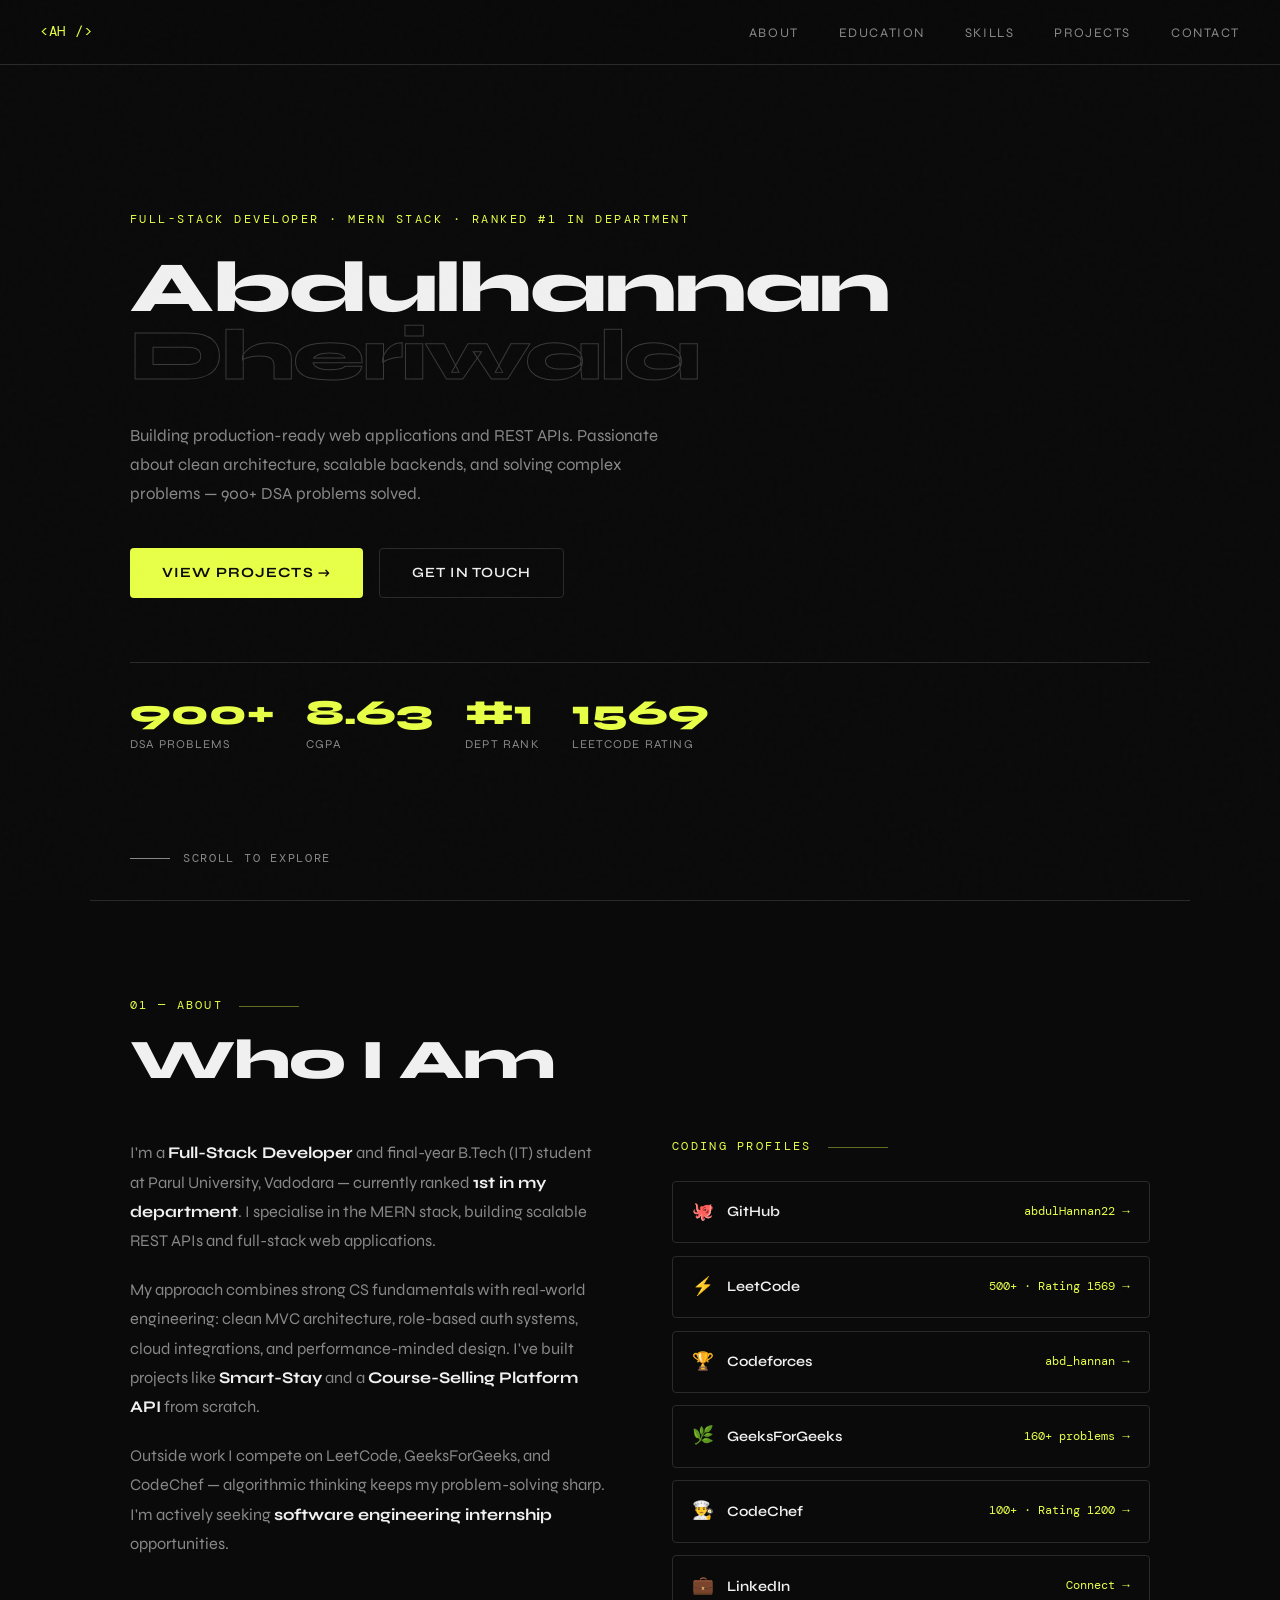
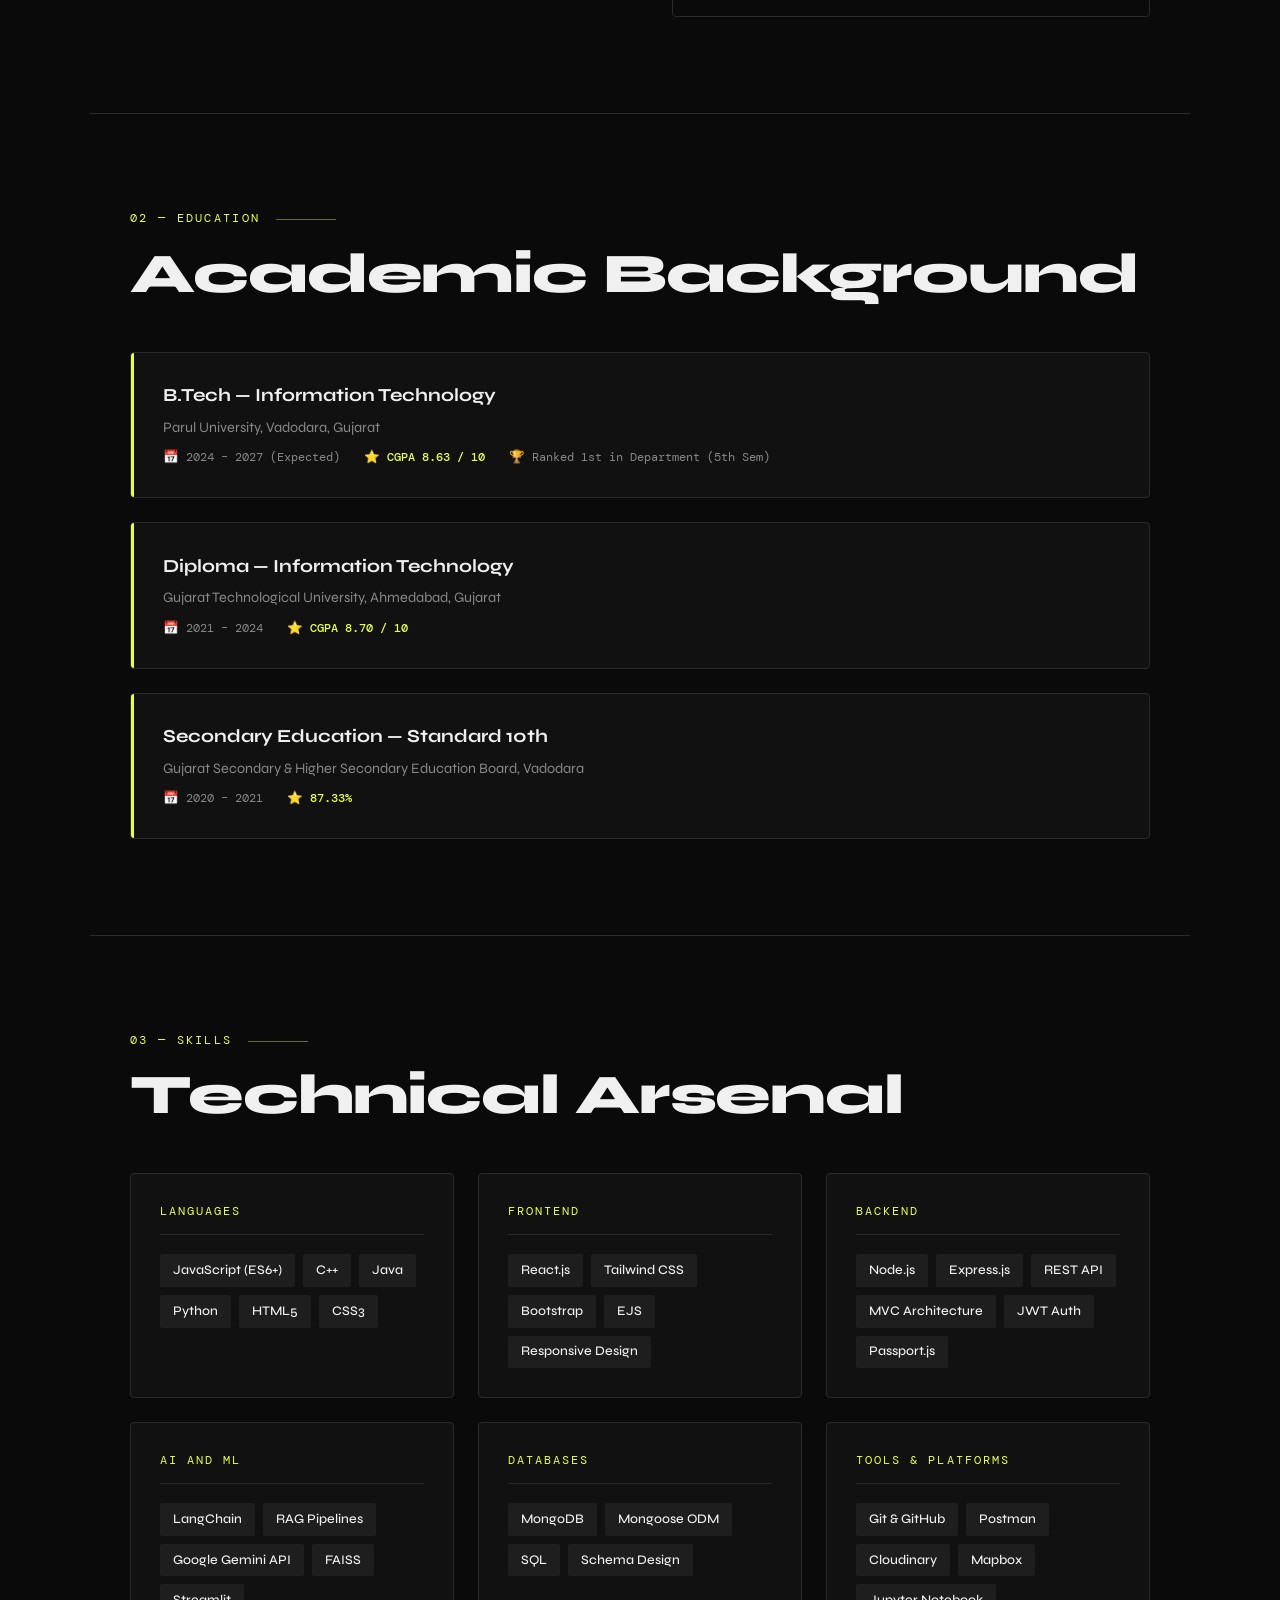
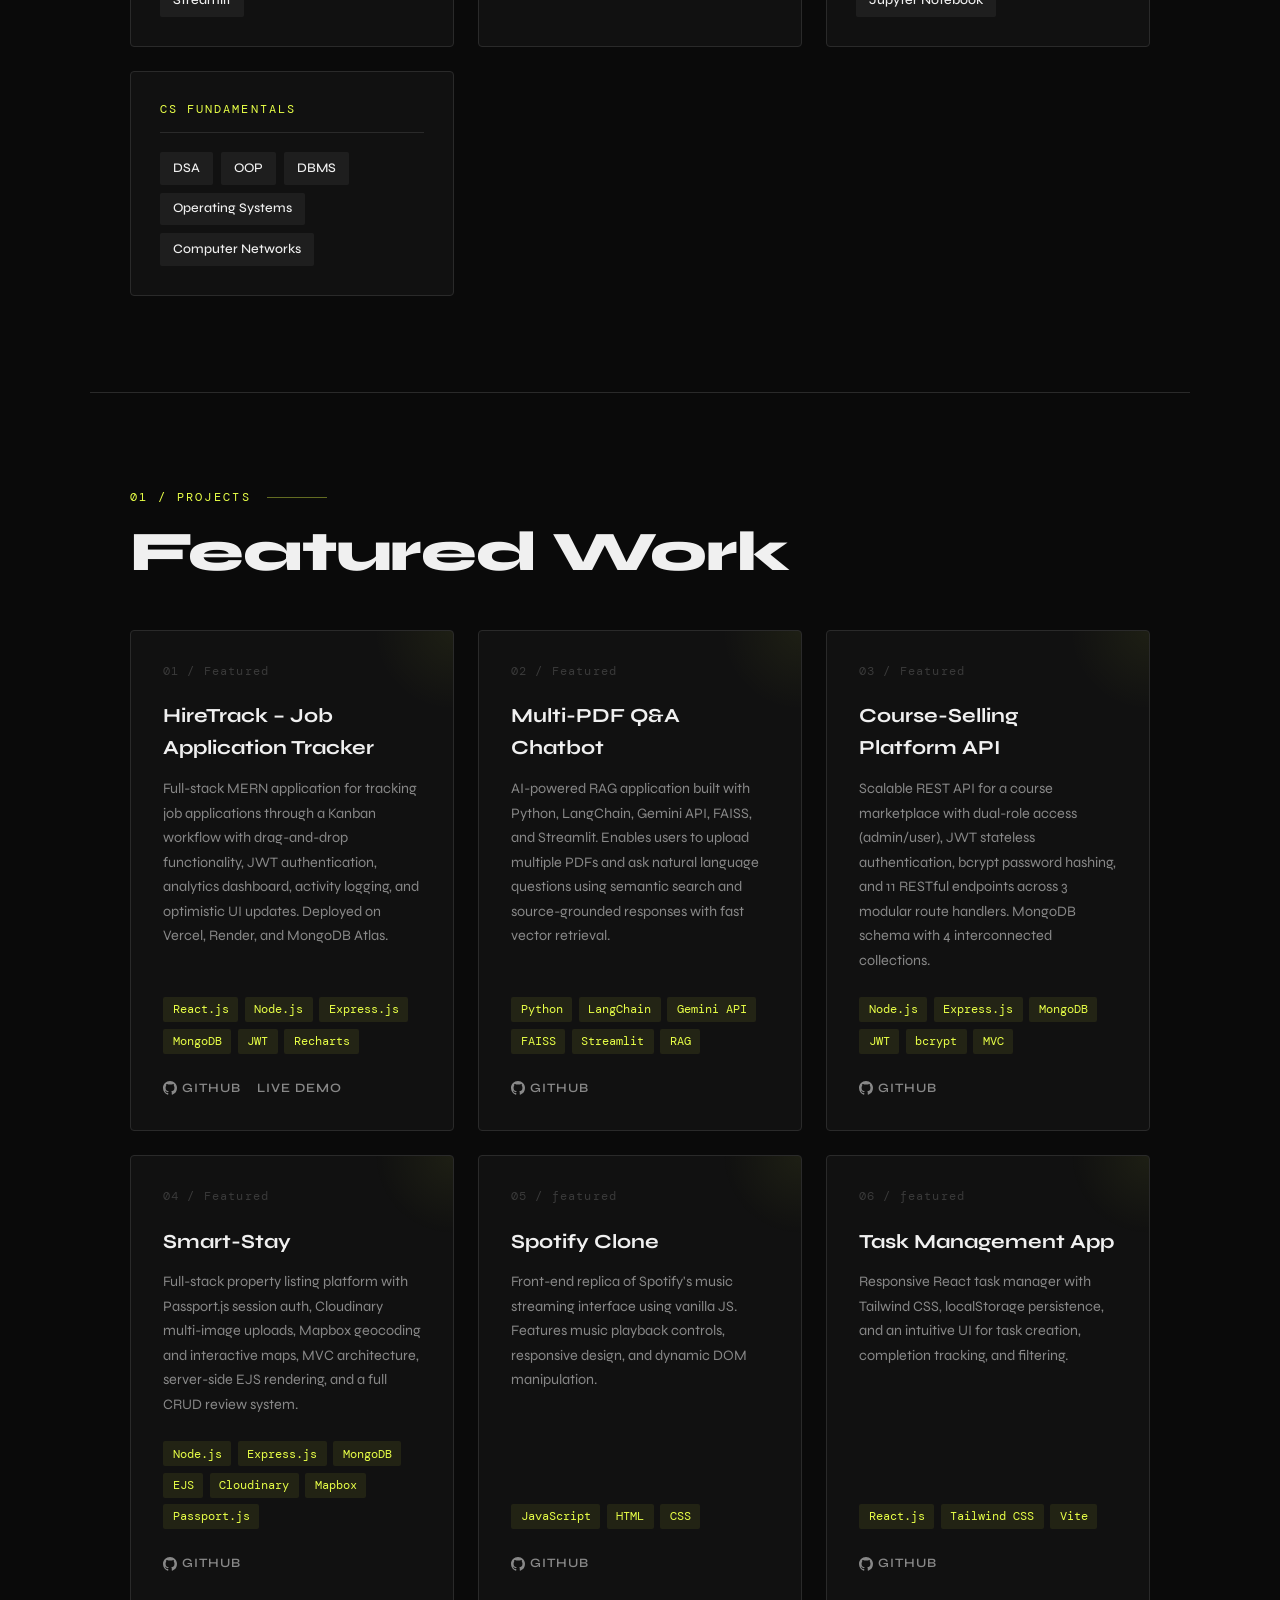
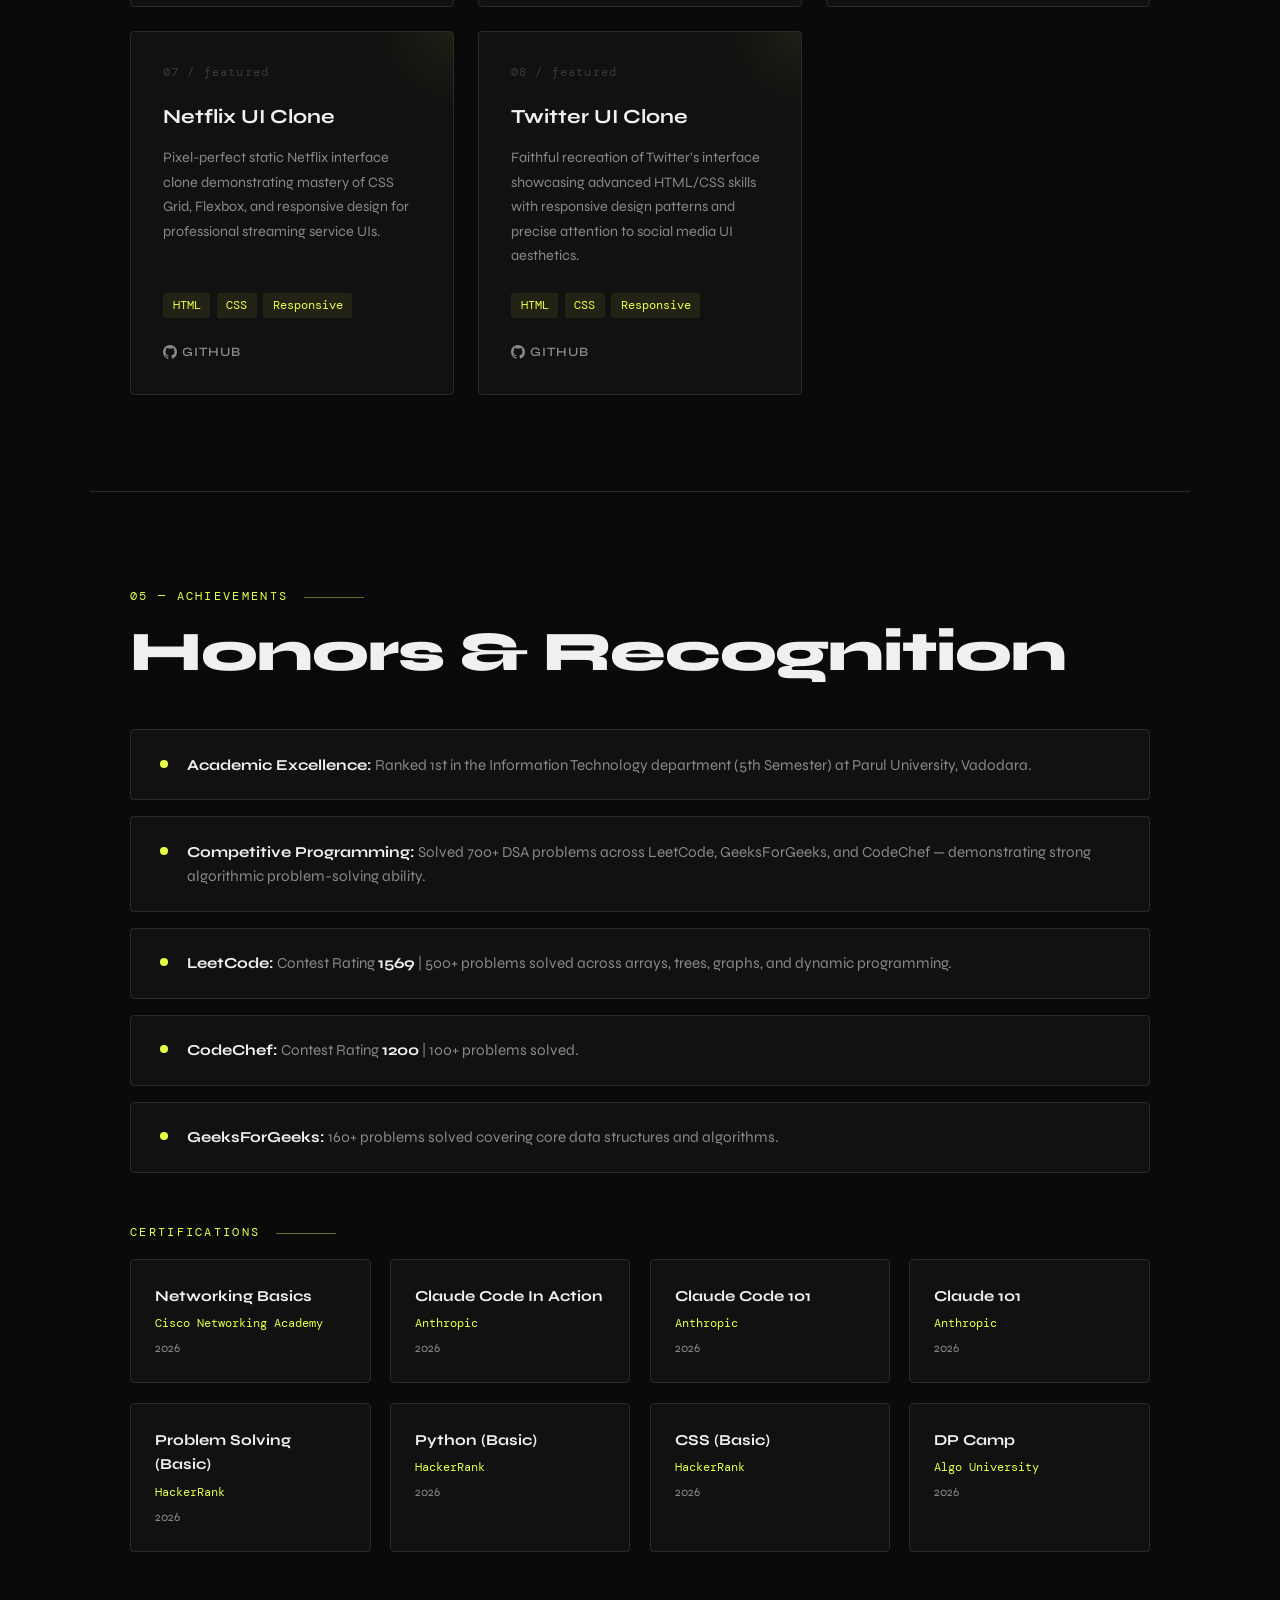
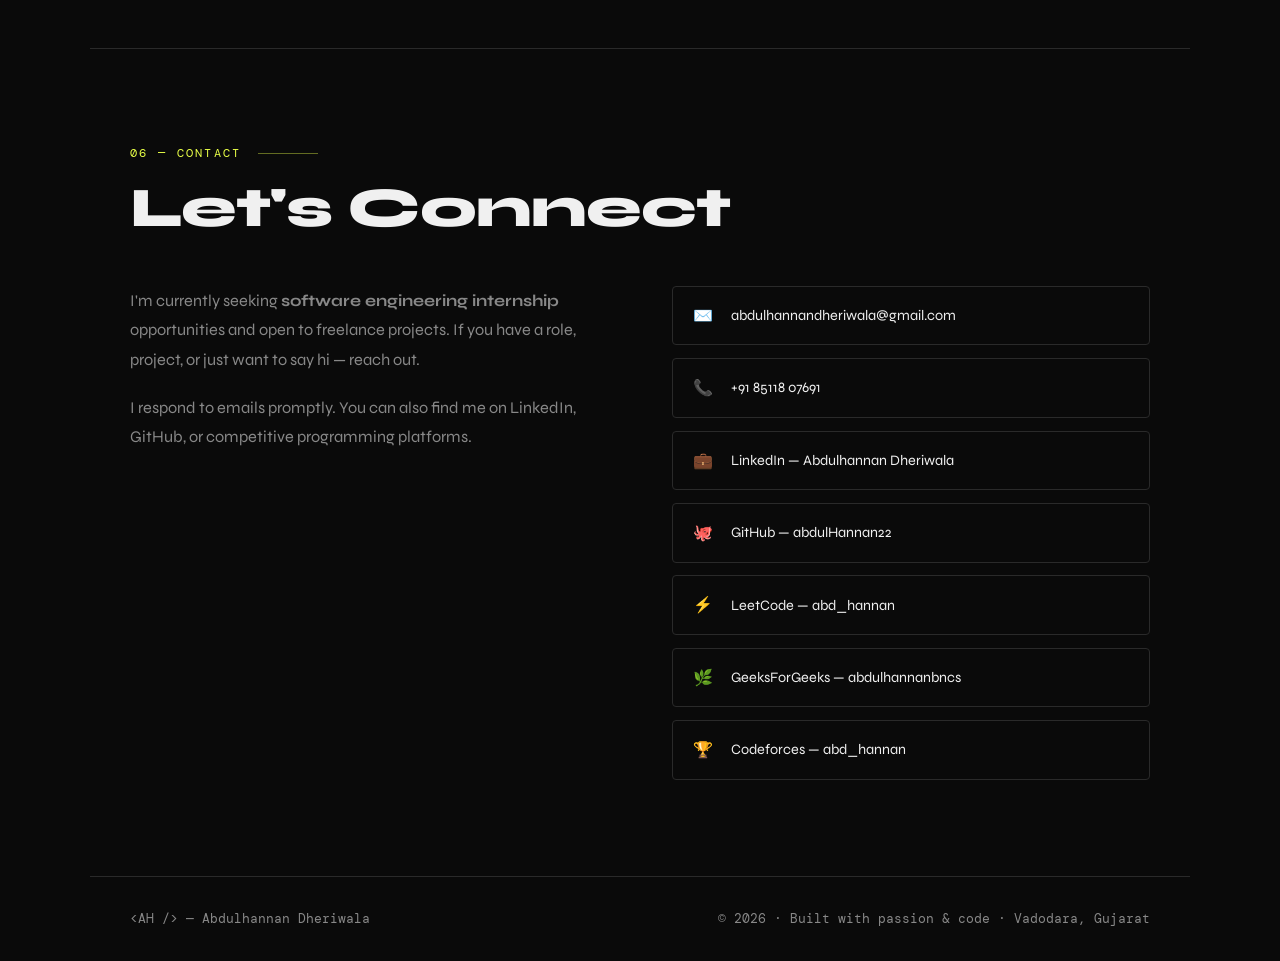
==== commit ac1cdbf8: "update" ====
--- a/portfolio.html
+++ b/portfolio.html
@@ -1,953 +1,1618 @@
-<!DOCTYPE html>
+<!doctype html>
 <html lang="en">
-<head>
-<meta charset="UTF-8" />
-<meta name="viewport" content="width=device-width, initial-scale=1.0" />
-<title>Abdulhannan Dheriwala — Full-Stack Developer</title>
-<link href="https://fonts.googleapis.com/css2?family=Syne:wght@400;500;600;700;800&family=DM+Mono:ital,wght@0,300;0,400;0,500;1,300&display=swap" rel="stylesheet" />
-<style>
-  :root {
-    --bg: #0a0a0a;
-    --bg2: #111111;
-    --bg3: #181818;
-    --surface: #1e1e1e;
-    --border: #2a2a2a;
-    --accent: #e8ff47;
-    --accent2: #ff6b35;
-    --text: #f0f0f0;
-    --muted: #888;
-    --faint: #3a3a3a;
-    --radius: 4px;
-  }
-
-  *, *::before, *::after { box-sizing: border-box; margin: 0; padding: 0; }
-
-  html { scroll-behavior: smooth; }
-
-  body {
-    background: var(--bg);
-    color: var(--text);
-    font-family: 'Syne', sans-serif;
-    font-size: 16px;
-    line-height: 1.6;
-    overflow-x: hidden;
-  }
-
-  /* ── SCROLLBAR ── */
-  ::-webkit-scrollbar { width: 4px; }
-  ::-webkit-scrollbar-track { background: var(--bg); }
-  ::-webkit-scrollbar-thumb { background: var(--accent); border-radius: 2px; }
-
-  /* ── NOISE OVERLAY ── */
-  body::before {
-    content: '';
-    position: fixed; inset: 0;
-    background-image: url("data:image/svg+xml,%3Csvg viewBox='0 0 200 200' xmlns='http://www.w3.org/2000/svg'%3E%3Cfilter id='n'%3E%3CfeTurbulence type='fractalNoise' baseFrequency='0.9' numOctaves='4' stitchTiles='stitch'/%3E%3C/filter%3E%3Crect width='100%25' height='100%25' filter='url(%23n)' opacity='0.04'/%3E%3C/svg%3E");
-    pointer-events: none; z-index: 9999; opacity: 0.4;
-  }
-
-  /* ── NAV ── */
-  nav {
-    position: fixed; top: 0; left: 0; right: 0; z-index: 100;
-    display: flex; align-items: center; justify-content: space-between;
-    padding: 1.2rem 2.5rem;
-    background: rgba(10,10,10,0.85);
-    backdrop-filter: blur(12px);
-    border-bottom: 1px solid var(--border);
-  }
-
-  .nav-logo {
-    font-family: 'DM Mono', monospace;
-    font-size: 0.9rem;
-    color: var(--accent);
-    letter-spacing: 0.05em;
-    text-decoration: none;
-  }
-
-  .nav-links {
-    display: flex; gap: 2.5rem; list-style: none;
-  }
-
-  .nav-links a {
-    color: var(--muted);
-    text-decoration: none;
-    font-size: 0.82rem;
-    letter-spacing: 0.12em;
-    text-transform: uppercase;
-    transition: color 0.2s;
-  }
-  .nav-links a:hover { color: var(--accent); }
-
-  .hamburger {
-    display: none; flex-direction: column; gap: 5px; cursor: pointer;
-    background: none; border: none; padding: 4px;
-  }
-  .hamburger span {
-    display: block; width: 24px; height: 2px;
-    background: var(--text); transition: all 0.3s;
-  }
-
-  /* ── MOBILE NAV ── */
-  @media (max-width: 768px) {
-    .nav-links {
-      display: none; position: fixed; inset: 0; top: 60px;
-      flex-direction: column; align-items: center; justify-content: center;
-      background: var(--bg); gap: 3rem;
-    }
-    .nav-links.open { display: flex; }
-    .nav-links a { font-size: 1.2rem; }
-    .hamburger { display: flex; }
-    nav { padding: 1rem 1.5rem; }
-  }
-
-  /* ── SECTIONS ── */
-  section { padding: 6rem 2.5rem; max-width: 1100px; margin: 0 auto; }
-
-  /* ── HERO ── */
-  #hero {
-    min-height: 100vh;
-    display: flex; flex-direction: column; justify-content: center;
-    padding-top: 8rem; padding-bottom: 4rem;
-    position: relative;
-  }
-
-  .hero-tag {
-    font-family: 'DM Mono', monospace;
-    font-size: 0.78rem;
-    color: var(--accent);
-    letter-spacing: 0.2em;
-    text-transform: uppercase;
-    margin-bottom: 1.5rem;
-    opacity: 0; animation: fadeUp 0.6s 0.2s forwards;
-  }
-
-  .hero-title {
-    font-size: clamp(2.2rem, 6vw, 4.5rem);
-    font-weight: 800;
-    line-height: 0.95;
-    letter-spacing: -0.03em;
-    margin-bottom: 2rem;
-    opacity: 0; animation: fadeUp 0.7s 0.35s forwards;
-  }
-
-  .hero-title span {
-    display: block;
-    color: transparent;
-    -webkit-text-stroke: 1px var(--faint);
-  }
-
-  .hero-desc {
-    max-width: 560px;
-    color: var(--muted);
-    font-size: 1.05rem;
-    line-height: 1.7;
-    margin-bottom: 2.5rem;
-    opacity: 0; animation: fadeUp 0.7s 0.5s forwards;
-  }
-
-  .hero-ctas {
-    display: flex; flex-wrap: wrap; gap: 1rem;
-    opacity: 0; animation: fadeUp 0.7s 0.65s forwards;
-  }
-
-  .btn-primary {
-    display: inline-flex; align-items: center; gap: 0.5rem;
-    background: var(--accent); color: #0a0a0a;
-    padding: 0.8rem 2rem; font-size: 0.88rem;
-    font-weight: 700; letter-spacing: 0.08em;
-    text-transform: uppercase; text-decoration: none;
-    border-radius: var(--radius); transition: transform 0.2s, box-shadow 0.2s;
-    font-family: 'Syne', sans-serif;
-  }
-  .btn-primary:hover { transform: translateY(-2px); box-shadow: 0 8px 30px rgba(232,255,71,0.3); }
-
-  .btn-ghost {
-    display: inline-flex; align-items: center; gap: 0.5rem;
-    border: 1px solid var(--border); color: var(--text);
-    padding: 0.8rem 2rem; font-size: 0.88rem;
-    font-weight: 600; letter-spacing: 0.08em;
-    text-transform: uppercase; text-decoration: none;
-    border-radius: var(--radius); transition: border-color 0.2s, color 0.2s;
-    font-family: 'Syne', sans-serif;
-  }
-  .btn-ghost:hover { border-color: var(--accent); color: var(--accent); }
-
-  .hero-stats {
-    display: flex; flex-wrap: wrap; gap: 2rem;
-    margin-top: 4rem;
-    padding-top: 2rem;
-    border-top: 1px solid var(--border);
-    opacity: 0; animation: fadeUp 0.7s 0.8s forwards;
-  }
-
-  .stat { display: flex; flex-direction: column; }
-  .stat-num {
-    font-size: 2.2rem; font-weight: 800;
-    color: var(--accent); line-height: 1;
-  }
-  .stat-label {
-    font-size: 0.75rem; color: var(--muted);
-    letter-spacing: 0.1em; text-transform: uppercase;
-    margin-top: 0.3rem;
-  }
-
-  .hero-scroll {
-    position: absolute; bottom: 2rem; left: 2.5rem;
-    font-family: 'DM Mono', monospace; font-size: 0.72rem;
-    color: var(--muted); letter-spacing: 0.15em;
-    text-transform: uppercase;
-    display: flex; align-items: center; gap: 0.8rem;
-    animation: fadeUp 0.7s 1.1s forwards; opacity: 0;
-  }
-  .hero-scroll::before {
-    content: '';
-    display: block; width: 40px; height: 1px;
-    background: var(--muted);
-    animation: expandLine 1.2s 1.5s forwards;
-    transform-origin: left;
-    transform: scaleX(0);
-  }
-  @keyframes expandLine { to { transform: scaleX(1); } }
-
-  /* ── SECTION HEADER ── */
-  .section-label {
-    font-family: 'DM Mono', monospace;
-    font-size: 0.72rem; color: var(--accent);
-    letter-spacing: 0.2em; text-transform: uppercase;
-    margin-bottom: 1rem;
-    display: flex; align-items: center; gap: 1rem;
-  }
-  .section-label::after {
-    content: ''; flex: 1; max-width: 60px; height: 1px;
-    background: var(--accent); opacity: 0.4;
-  }
-
-  .section-title {
-    font-size: clamp(2rem, 5vw, 3.5rem);
-    font-weight: 800; line-height: 1.05;
-    letter-spacing: -0.02em;
-    margin-bottom: 3rem;
-  }
-
-  /* ── ABOUT ── */
-  #about .about-grid {
-    display: grid; grid-template-columns: 1fr 1fr; gap: 4rem;
-    align-items: start;
-  }
-
-  .about-text { color: var(--muted); font-size: 1.02rem; line-height: 1.8; }
-  .about-text p + p { margin-top: 1.2rem; }
-  .about-text strong { color: var(--text); }
-
-  .about-links {
-    display: flex; flex-direction: column; gap: 1rem;
-    margin-top: 2rem;
-  }
-
-  .platform-link {
-    display: flex; align-items: center; justify-content: space-between;
-    padding: 1rem 1.2rem;
-    border: 1px solid var(--border);
-    border-radius: var(--radius);
-    text-decoration: none; color: var(--text);
-    transition: border-color 0.2s, background 0.2s;
-    font-size: 0.9rem;
-  }
-  .platform-link:hover { border-color: var(--accent); background: rgba(232,255,71,0.03); }
-
-  .platform-left { display: flex; align-items: center; gap: 0.8rem; }
-  .platform-icon { font-size: 1.1rem; }
-  .platform-name { font-weight: 600; }
-  .platform-stat {
-    font-family: 'DM Mono', monospace;
-    font-size: 0.78rem; color: var(--accent);
-  }
-
-  @media (max-width: 768px) {
-    #about .about-grid { grid-template-columns: 1fr; gap: 2.5rem; }
-  }
-
-  /* ── EDUCATION ── */
-  .edu-list { display: flex; flex-direction: column; gap: 1.5rem; }
-
-  .edu-card {
-    padding: 1.8rem 2rem;
-    border: 1px solid var(--border);
-    border-radius: var(--radius);
-    background: var(--bg2);
-    position: relative; overflow: hidden;
-    transition: border-color 0.2s;
-  }
-  .edu-card::before {
-    content: ''; position: absolute; left: 0; top: 0; bottom: 0;
-    width: 3px; background: var(--accent);
-  }
-  .edu-card:hover { border-color: var(--faint); }
-
-  .edu-degree { font-size: 1.15rem; font-weight: 700; margin-bottom: 0.3rem; }
-  .edu-school { color: var(--muted); font-size: 0.9rem; margin-bottom: 0.6rem; }
-  .edu-meta {
-    display: flex; flex-wrap: wrap; gap: 1.5rem;
-    font-family: 'DM Mono', monospace; font-size: 0.78rem; color: var(--muted);
-  }
-  .edu-meta span { display: flex; align-items: center; gap: 0.4rem; }
-  .edu-cgpa { color: var(--accent) !important; font-weight: 500; }
-
-  /* ── SKILLS ── */
-  .skills-grid {
-    display: grid; grid-template-columns: repeat(auto-fit, minmax(260px, 1fr)); gap: 1.5rem;
-  }
-
-  .skill-group {
-    padding: 1.8rem;
-    background: var(--bg2);
-    border: 1px solid var(--border);
-    border-radius: var(--radius);
-    transition: border-color 0.25s;
-  }
-  .skill-group:hover { border-color: var(--faint); }
-
-  .skill-group-title {
-    font-size: 0.72rem; letter-spacing: 0.18em;
-    text-transform: uppercase; color: var(--accent);
-    font-family: 'DM Mono', monospace;
-    margin-bottom: 1.2rem;
-    padding-bottom: 0.8rem;
-    border-bottom: 1px solid var(--border);
-  }
-
-  .skill-tags { display: flex; flex-wrap: wrap; gap: 0.5rem; }
-  .skill-tag {
-    padding: 0.3rem 0.75rem;
-    background: var(--surface);
-    border-radius: 2px;
-    font-size: 0.82rem; color: var(--text);
-    font-weight: 500;
-    border: 1px solid transparent;
-    transition: border-color 0.2s, color 0.2s;
-  }
-  .skill-tag:hover { border-color: var(--border); color: var(--accent); }
-
-  /* ── PROJECTS ── */
-  .projects-grid {
-    display: grid; grid-template-columns: repeat(auto-fit, minmax(300px, 1fr)); gap: 1.5rem;
-  }
-
-  .project-card {
-    background: var(--bg2);
-    border: 1px solid var(--border);
-    border-radius: var(--radius);
-    padding: 2rem;
-    display: flex; flex-direction: column;
-    transition: border-color 0.25s, transform 0.25s;
-    position: relative; overflow: hidden;
-  }
-  .project-card::after {
-    content: ''; position: absolute;
-    top: 0; right: 0;
-    width: 80px; height: 80px;
-    background: radial-gradient(circle at top right, rgba(232,255,71,0.06), transparent 70%);
-    pointer-events: none;
-  }
-  .project-card:hover { border-color: var(--accent); transform: translateY(-3px); }
-
-  .project-number {
-    font-family: 'DM Mono', monospace;
-    font-size: 0.72rem; color: var(--faint);
-    letter-spacing: 0.1em;
-    margin-bottom: 1.2rem;
-  }
-
-  .project-name { font-size: 1.25rem; font-weight: 700; margin-bottom: 0.8rem; }
-  .project-desc { color: var(--muted); font-size: 0.9rem; line-height: 1.7; flex: 1; margin-bottom: 1.5rem; }
-
-  .project-tags { display: flex; flex-wrap: wrap; gap: 0.4rem; margin-bottom: 1.5rem; }
-  .project-tag {
-    padding: 0.2rem 0.6rem;
-    background: rgba(232,255,71,0.08);
-    color: var(--accent);
-    font-size: 0.73rem; font-family: 'DM Mono', monospace;
-    border-radius: 2px;
-  }
-
-  .project-links { display: flex; gap: 1rem; }
-  .project-link {
-    font-size: 0.8rem; font-weight: 600; letter-spacing: 0.08em;
-    text-transform: uppercase; text-decoration: none;
-    color: var(--muted); transition: color 0.2s;
-    display: flex; align-items: center; gap: 0.3rem;
-  }
-  .project-link:hover { color: var(--accent); }
-  .project-link svg { width: 14px; height: 14px; }
-
-  /* ── ACHIEVEMENTS ── */
-  .ach-list { display: flex; flex-direction: column; gap: 1rem; }
-
-  .ach-item {
-    display: flex; align-items: flex-start; gap: 1.2rem;
-    padding: 1.4rem 1.8rem;
-    background: var(--bg2);
-    border: 1px solid var(--border);
-    border-radius: var(--radius);
-    transition: border-color 0.2s;
-  }
-  .ach-item:hover { border-color: var(--faint); }
-
-  .ach-bullet {
-    width: 8px; height: 8px; border-radius: 50%;
-    background: var(--accent); flex-shrink: 0; margin-top: 7px;
-  }
-  .ach-text { color: var(--muted); font-size: 0.95rem; line-height: 1.6; }
-  .ach-text strong { color: var(--text); }
-
-  /* ── CERTIFICATIONS ── */
-  .cert-grid {
-    display: grid; grid-template-columns: repeat(auto-fit, minmax(240px, 1fr)); gap: 1.2rem;
-  }
-
-  .cert-card {
-    padding: 1.5rem;
-    background: var(--bg2);
-    border: 1px solid var(--border);
-    border-radius: var(--radius);
-    transition: border-color 0.2s;
-  }
-  .cert-card:hover { border-color: var(--faint); }
-  .cert-title { font-weight: 700; font-size: 0.95rem; margin-bottom: 0.4rem; }
-  .cert-issuer {
-    font-family: 'DM Mono', monospace;
-    font-size: 0.75rem; color: var(--accent); margin-bottom: 0.3rem;
-  }
-  .cert-year { font-size: 0.78rem; color: var(--muted); }
-
-  /* ── CONTACT ── */
-  #contact .contact-grid {
-    display: grid; grid-template-columns: 1fr 1fr; gap: 4rem; align-items: start;
-  }
-
-  .contact-intro { color: var(--muted); font-size: 1.02rem; line-height: 1.8; }
-  .contact-intro p + p { margin-top: 1.2rem; }
-
-  .contact-links { display: flex; flex-direction: column; gap: 0.8rem; }
-
-  .contact-item {
-    display: flex; align-items: center; gap: 1rem;
-    padding: 1rem 1.2rem;
-    border: 1px solid var(--border);
-    border-radius: var(--radius);
-    text-decoration: none; color: var(--text);
-    font-size: 0.9rem;
-    transition: border-color 0.2s, background 0.2s;
-  }
-  .contact-item:hover { border-color: var(--accent); background: rgba(232,255,71,0.03); }
-  .contact-icon { font-size: 1rem; color: var(--accent); width: 1.4rem; text-align: center; }
-
-  @media (max-width: 768px) {
-    #contact .contact-grid { grid-template-columns: 1fr; gap: 2.5rem; }
-  }
-
-  /* ── FOOTER ── */
-  footer {
-    border-top: 1px solid var(--border);
-    padding: 2rem 2.5rem;
-    display: flex; flex-wrap: wrap; gap: 1rem;
-    justify-content: space-between; align-items: center;
-    max-width: 1100px; margin: 0 auto;
-    color: var(--muted); font-size: 0.8rem;
-  }
-  footer span { font-family: 'DM Mono', monospace; }
-  footer a { color: var(--accent); text-decoration: none; }
-
-  /* ── DIVIDER ── */
-  .section-divider {
-    max-width: 1100px; margin: 0 auto;
-    border: none; border-top: 1px solid var(--border);
-  }
-
-  /* ── ANIMATIONS ── */
-  @keyframes fadeUp {
-    from { opacity: 0; transform: translateY(20px); }
-    to { opacity: 1; transform: translateY(0); }
-  }
-
-  .reveal {
-    opacity: 0; transform: translateY(24px);
-    transition: opacity 0.6s ease, transform 0.6s ease;
-  }
-  .reveal.visible { opacity: 1; transform: none; }
-
-  /* ── MOBILE ── */
-  @media (max-width: 640px) {
-    section { padding: 4rem 1.5rem; }
-    .hero-stats { gap: 1.5rem; }
-    .stat-num { font-size: 1.8rem; }
-    .projects-grid { grid-template-columns: 1fr; }
-    .skills-grid { grid-template-columns: 1fr; }
-    .cert-grid { grid-template-columns: 1fr; }
-    footer { flex-direction: column; text-align: center; }
-  }
-</style>
-</head>
-<body>
-
-<!-- NAV -->
-<nav>
-  <a href="#hero" class="nav-logo">&lt;AH /&gt;</a>
-  <ul class="nav-links" id="navLinks">
-    <li><a href="#about">About</a></li>
-    <li><a href="#education">Education</a></li>
-    <li><a href="#skills">Skills</a></li>
-    <li><a href="#projects">Projects</a></li>
-    <li><a href="#contact">Contact</a></li>
-  </ul>
-  <button class="hamburger" id="hamburger" aria-label="Menu">
-    <span></span><span></span><span></span>
-  </button>
-</nav>
-
-<!-- HERO -->
-<section id="hero">
-  <p class="hero-tag">Full-Stack Developer · MERN Stack · Ranked #1 in Department</p>
-  <h1 class="hero-title">
-    Abdulhannan<span>Dheriwala</span>
-  </h1>
-  <p class="hero-desc">
-    Building production-ready web applications and REST APIs. Passionate about clean architecture, scalable backends, and solving complex problems — 700+ DSA problems solved.
-  </p>
-  <div class="hero-ctas">
-    <a href="#projects" class="btn-primary">View Projects →</a>
-    <a href="#contact" class="btn-ghost">Get In Touch</a>
-  </div>
-  <div class="hero-stats">
-    <div class="stat"><span class="stat-num">700+</span><span class="stat-label">DSA Problems</span></div>
-    <div class="stat"><span class="stat-num">8.63</span><span class="stat-label">CGPA</span></div>
-    <div class="stat"><span class="stat-num">#1</span><span class="stat-label">Dept Rank</span></div>
-    <div class="stat"><span class="stat-num">1542</span><span class="stat-label">LeetCode Rating</span></div>
-  </div>
-  <div class="hero-scroll">Scroll to explore</div>
-</section>
-
-<hr class="section-divider" />
-
-<!-- ABOUT -->
-<section id="about">
-  <p class="section-label reveal">01 — About</p>
-  <h2 class="section-title reveal">Who I Am</h2>
-  <div class="about-grid">
-    <div class="about-text reveal">
-      <p>I'm a <strong>Full-Stack Developer</strong> and final-year B.Tech (IT) student at Parul University, Vadodara — currently ranked <strong>1st in my department</strong>. I specialise in the MERN stack, building scalable REST APIs and full-stack web applications.</p>
-      <p>My approach combines strong CS fundamentals with real-world engineering: clean MVC architecture, role-based auth systems, cloud integrations, and performance-minded design. I've built projects like <strong>Smart-Stay</strong> and a <strong>Course-Selling Platform API</strong> from scratch.</p>
-      <p>Outside work I compete on LeetCode, GeeksForGeeks, and CodeChef — algorithmic thinking keeps my problem-solving sharp. I'm actively seeking <strong>software engineering internship</strong> opportunities.</p>
-      
-    </div>
-    <div class="reveal">
-      <p class="section-label" style="margin-bottom:1.5rem;">Coding Profiles</p>
-      <div style="display:flex;flex-direction:column;gap:0.8rem;">
-        <a href="https://github.com/abdulHannan22" target="_blank" rel="noopener" class="platform-link">
-          <span class="platform-left"><span class="platform-icon">🐙</span><span class="platform-name">GitHub</span></span>
-          <span class="platform-stat">abdulHannan22 →</span>
-        </a>
-        <a href="https://leetcode.com/u/abd_hannan/" target="_blank" rel="noopener" class="platform-link">
-          <span class="platform-left"><span class="platform-icon">⚡</span><span class="platform-name">LeetCode</span></span>
-          <span class="platform-stat">450+ · Rating 1542 →</span>
-        </a>
-        <a href="https://codeforces.com/profile/abd_hannan" target="_blank" rel="noopener" class="platform-link">
-          <span class="platform-left"><span class="platform-icon">🏆</span><span class="platform-name">Codeforces</span></span>
-          <span class="platform-stat">abd_hannan →</span>
-        </a>
-        <a href="https://www.geeksforgeeks.org/user/abdulhannanbncs/" target="_blank" rel="noopener" class="platform-link">
-          <span class="platform-left"><span class="platform-icon">🌿</span><span class="platform-name">GeeksForGeeks</span></span>
-          <span class="platform-stat">160+ problems →</span>
-        </a>
-        <a href="https://www.codechef.com/" target="_blank" rel="noopener" class="platform-link">
-          <span class="platform-left"><span class="platform-icon">👨‍🍳</span><span class="platform-name">CodeChef</span></span>
-          <span class="platform-stat">100+ · Rating 1200 →</span>
-        </a>
-        <a href="https://www.linkedin.com/in/abdulhannan-dheriwala-205506274/" target="_blank" rel="noopener" class="platform-link">
-          <span class="platform-left"><span class="platform-icon">💼</span><span class="platform-name">LinkedIn</span></span>
-          <span class="platform-stat">Connect →</span>
-        </a>
+  <head>
+    <meta charset="UTF-8" />
+    <meta name="viewport" content="width=device-width, initial-scale=1.0" />
+    <title>Abdulhannan Dheriwala — Full-Stack Developer</title>
+    <link
+      href="https://fonts.googleapis.com/css2?family=Syne:wght@400;500;600;700;800&family=DM+Mono:ital,wght@0,300;0,400;0,500;1,300&display=swap"
+      rel="stylesheet"
+    />
+    <style>
+      :root {
+        --bg: #0a0a0a;
+        --bg2: #111111;
+        --bg3: #181818;
+        --surface: #1e1e1e;
+        --border: #2a2a2a;
+        --accent: #e8ff47;
+        --accent2: #ff6b35;
+        --text: #f0f0f0;
+        --muted: #888;
+        --faint: #3a3a3a;
+        --radius: 4px;
+      }
+
+      *,
+      *::before,
+      *::after {
+        box-sizing: border-box;
+        margin: 0;
+        padding: 0;
+      }
+
+      html {
+        scroll-behavior: smooth;
+      }
+
+      body {
+        background: var(--bg);
+        color: var(--text);
+        font-family: "Syne", sans-serif;
+        font-size: 16px;
+        line-height: 1.6;
+        overflow-x: hidden;
+      }
+
+      /* ── SCROLLBAR ── */
+      ::-webkit-scrollbar {
+        width: 4px;
+      }
+      ::-webkit-scrollbar-track {
+        background: var(--bg);
+      }
+      ::-webkit-scrollbar-thumb {
+        background: var(--accent);
+        border-radius: 2px;
+      }
+
+      /* ── NOISE OVERLAY ── */
+      body::before {
+        content: "";
+        position: fixed;
+        inset: 0;
+        background-image: url("data:image/svg+xml,%3Csvg viewBox='0 0 200 200' xmlns='http://www.w3.org/2000/svg'%3E%3Cfilter id='n'%3E%3CfeTurbulence type='fractalNoise' baseFrequency='0.9' numOctaves='4' stitchTiles='stitch'/%3E%3C/filter%3E%3Crect width='100%25' height='100%25' filter='url(%23n)' opacity='0.04'/%3E%3C/svg%3E");
+        pointer-events: none;
+        z-index: 9999;
+        opacity: 0.4;
+      }
+
+      /* ── NAV ── */
+      nav {
+        position: fixed;
+        top: 0;
+        left: 0;
+        right: 0;
+        z-index: 100;
+        display: flex;
+        align-items: center;
+        justify-content: space-between;
+        padding: 1.2rem 2.5rem;
+        background: rgba(10, 10, 10, 0.85);
+        backdrop-filter: blur(12px);
+        border-bottom: 1px solid var(--border);
+      }
+
+      .nav-logo {
+        font-family: "DM Mono", monospace;
+        font-size: 0.9rem;
+        color: var(--accent);
+        letter-spacing: 0.05em;
+        text-decoration: none;
+      }
+
+      .nav-links {
+        display: flex;
+        gap: 2.5rem;
+        list-style: none;
+      }
+
+      .nav-links a {
+        color: var(--muted);
+        text-decoration: none;
+        font-size: 0.82rem;
+        letter-spacing: 0.12em;
+        text-transform: uppercase;
+        transition: color 0.2s;
+      }
+      .nav-links a:hover {
+        color: var(--accent);
+      }
+
+      .hamburger {
+        display: none;
+        flex-direction: column;
+        gap: 5px;
+        cursor: pointer;
+        background: none;
+        border: none;
+        padding: 4px;
+      }
+      .hamburger span {
+        display: block;
+        width: 24px;
+        height: 2px;
+        background: var(--text);
+        transition: all 0.3s;
+      }
+
+      /* ── MOBILE NAV ── */
+      @media (max-width: 768px) {
+        .nav-links {
+          display: none;
+          position: fixed;
+          inset: 0;
+          top: 60px;
+          flex-direction: column;
+          align-items: center;
+          justify-content: center;
+          background: var(--bg);
+          gap: 3rem;
+        }
+        .nav-links.open {
+          display: flex;
+        }
+        .nav-links a {
+          font-size: 1.2rem;
+        }
+        .hamburger {
+          display: flex;
+        }
+        nav {
+          padding: 1rem 1.5rem;
+        }
+      }
+
+      /* ── SECTIONS ── */
+      section {
+        padding: 6rem 2.5rem;
+        max-width: 1100px;
+        margin: 0 auto;
+      }
+
+      /* ── HERO ── */
+      #hero {
+        min-height: 100vh;
+        display: flex;
+        flex-direction: column;
+        justify-content: center;
+        padding-top: 8rem;
+        padding-bottom: 4rem;
+        position: relative;
+      }
+
+      .hero-tag {
+        font-family: "DM Mono", monospace;
+        font-size: 0.78rem;
+        color: var(--accent);
+        letter-spacing: 0.2em;
+        text-transform: uppercase;
+        margin-bottom: 1.5rem;
+        opacity: 0;
+        animation: fadeUp 0.6s 0.2s forwards;
+      }
+
+      .hero-title {
+        font-size: clamp(2.2rem, 6vw, 4.5rem);
+        font-weight: 800;
+        line-height: 0.95;
+        letter-spacing: -0.03em;
+        margin-bottom: 2rem;
+        opacity: 0;
+        animation: fadeUp 0.7s 0.35s forwards;
+      }
+
+      .hero-title span {
+        display: block;
+        color: transparent;
+        -webkit-text-stroke: 1px var(--faint);
+      }
+
+      .hero-desc {
+        max-width: 560px;
+        color: var(--muted);
+        font-size: 1.05rem;
+        line-height: 1.7;
+        margin-bottom: 2.5rem;
+        opacity: 0;
+        animation: fadeUp 0.7s 0.5s forwards;
+      }
+
+      .hero-ctas {
+        display: flex;
+        flex-wrap: wrap;
+        gap: 1rem;
+        opacity: 0;
+        animation: fadeUp 0.7s 0.65s forwards;
+      }
+
+      .btn-primary {
+        display: inline-flex;
+        align-items: center;
+        gap: 0.5rem;
+        background: var(--accent);
+        color: #0a0a0a;
+        padding: 0.8rem 2rem;
+        font-size: 0.88rem;
+        font-weight: 700;
+        letter-spacing: 0.08em;
+        text-transform: uppercase;
+        text-decoration: none;
+        border-radius: var(--radius);
+        transition:
+          transform 0.2s,
+          box-shadow 0.2s;
+        font-family: "Syne", sans-serif;
+      }
+      .btn-primary:hover {
+        transform: translateY(-2px);
+        box-shadow: 0 8px 30px rgba(232, 255, 71, 0.3);
+      }
+
+      .btn-ghost {
+        display: inline-flex;
+        align-items: center;
+        gap: 0.5rem;
+        border: 1px solid var(--border);
+        color: var(--text);
+        padding: 0.8rem 2rem;
+        font-size: 0.88rem;
+        font-weight: 600;
+        letter-spacing: 0.08em;
+        text-transform: uppercase;
+        text-decoration: none;
+        border-radius: var(--radius);
+        transition:
+          border-color 0.2s,
+          color 0.2s;
+        font-family: "Syne", sans-serif;
+      }
+      .btn-ghost:hover {
+        border-color: var(--accent);
+        color: var(--accent);
+      }
+
+      .hero-stats {
+        display: flex;
+        flex-wrap: wrap;
+        gap: 2rem;
+        margin-top: 4rem;
+        padding-top: 2rem;
+        border-top: 1px solid var(--border);
+        opacity: 0;
+        animation: fadeUp 0.7s 0.8s forwards;
+      }
+
+      .stat {
+        display: flex;
+        flex-direction: column;
+      }
+      .stat-num {
+        font-size: 2.2rem;
+        font-weight: 800;
+        color: var(--accent);
+        line-height: 1;
+      }
+      .stat-label {
+        font-size: 0.75rem;
+        color: var(--muted);
+        letter-spacing: 0.1em;
+        text-transform: uppercase;
+        margin-top: 0.3rem;
+      }
+
+      .hero-scroll {
+        position: absolute;
+        bottom: 2rem;
+        left: 2.5rem;
+        font-family: "DM Mono", monospace;
+        font-size: 0.72rem;
+        color: var(--muted);
+        letter-spacing: 0.15em;
+        text-transform: uppercase;
+        display: flex;
+        align-items: center;
+        gap: 0.8rem;
+        animation: fadeUp 0.7s 1.1s forwards;
+        opacity: 0;
+      }
+      .hero-scroll::before {
+        content: "";
+        display: block;
+        width: 40px;
+        height: 1px;
+        background: var(--muted);
+        animation: expandLine 1.2s 1.5s forwards;
+        transform-origin: left;
+        transform: scaleX(0);
+      }
+      @keyframes expandLine {
+        to {
+          transform: scaleX(1);
+        }
+      }
+
+      /* ── SECTION HEADER ── */
+      .section-label {
+        font-family: "DM Mono", monospace;
+        font-size: 0.72rem;
+        color: var(--accent);
+        letter-spacing: 0.2em;
+        text-transform: uppercase;
+        margin-bottom: 1rem;
+        display: flex;
+        align-items: center;
+        gap: 1rem;
+      }
+      .section-label::after {
+        content: "";
+        flex: 1;
+        max-width: 60px;
+        height: 1px;
+        background: var(--accent);
+        opacity: 0.4;
+      }
+
+      .section-title {
+        font-size: clamp(2rem, 5vw, 3.5rem);
+        font-weight: 800;
+        line-height: 1.05;
+        letter-spacing: -0.02em;
+        margin-bottom: 3rem;
+      }
+
+      /* ── ABOUT ── */
+      #about .about-grid {
+        display: grid;
+        grid-template-columns: 1fr 1fr;
+        gap: 4rem;
+        align-items: start;
+      }
+
+      .about-text {
+        color: var(--muted);
+        font-size: 1.02rem;
+        line-height: 1.8;
+      }
+      .about-text p + p {
+        margin-top: 1.2rem;
+      }
+      .about-text strong {
+        color: var(--text);
+      }
+
+      .about-links {
+        display: flex;
+        flex-direction: column;
+        gap: 1rem;
+        margin-top: 2rem;
+      }
+
+      .platform-link {
+        display: flex;
+        align-items: center;
+        justify-content: space-between;
+        padding: 1rem 1.2rem;
+        border: 1px solid var(--border);
+        border-radius: var(--radius);
+        text-decoration: none;
+        color: var(--text);
+        transition:
+          border-color 0.2s,
+          background 0.2s;
+        font-size: 0.9rem;
+      }
+      .platform-link:hover {
+        border-color: var(--accent);
+        background: rgba(232, 255, 71, 0.03);
+      }
+
+      .platform-left {
+        display: flex;
+        align-items: center;
+        gap: 0.8rem;
+      }
+      .platform-icon {
+        font-size: 1.1rem;
+      }
+      .platform-name {
+        font-weight: 600;
+      }
+      .platform-stat {
+        font-family: "DM Mono", monospace;
+        font-size: 0.78rem;
+        color: var(--accent);
+      }
+
+      @media (max-width: 768px) {
+        #about .about-grid {
+          grid-template-columns: 1fr;
+          gap: 2.5rem;
+        }
+      }
+
+      /* ── EDUCATION ── */
+      .edu-list {
+        display: flex;
+        flex-direction: column;
+        gap: 1.5rem;
+      }
+
+      .edu-card {
+        padding: 1.8rem 2rem;
+        border: 1px solid var(--border);
+        border-radius: var(--radius);
+        background: var(--bg2);
+        position: relative;
+        overflow: hidden;
+        transition: border-color 0.2s;
+      }
+      .edu-card::before {
+        content: "";
+        position: absolute;
+        left: 0;
+        top: 0;
+        bottom: 0;
+        width: 3px;
+        background: var(--accent);
+      }
+      .edu-card:hover {
+        border-color: var(--faint);
+      }
+
+      .edu-degree {
+        font-size: 1.15rem;
+        font-weight: 700;
+        margin-bottom: 0.3rem;
+      }
+      .edu-school {
+        color: var(--muted);
+        font-size: 0.9rem;
+        margin-bottom: 0.6rem;
+      }
+      .edu-meta {
+        display: flex;
+        flex-wrap: wrap;
+        gap: 1.5rem;
+        font-family: "DM Mono", monospace;
+        font-size: 0.78rem;
+        color: var(--muted);
+      }
+      .edu-meta span {
+        display: flex;
+        align-items: center;
+        gap: 0.4rem;
+      }
+      .edu-cgpa {
+        color: var(--accent) !important;
+        font-weight: 500;
+      }
+
+      /* ── SKILLS ── */
+      .skills-grid {
+        display: grid;
+        grid-template-columns: repeat(auto-fit, minmax(260px, 1fr));
+        gap: 1.5rem;
+      }
+
+      .skill-group {
+        padding: 1.8rem;
+        background: var(--bg2);
+        border: 1px solid var(--border);
+        border-radius: var(--radius);
+        transition: border-color 0.25s;
+      }
+      .skill-group:hover {
+        border-color: var(--faint);
+      }
+
+      .skill-group-title {
+        font-size: 0.72rem;
+        letter-spacing: 0.18em;
+        text-transform: uppercase;
+        color: var(--accent);
+        font-family: "DM Mono", monospace;
+        margin-bottom: 1.2rem;
+        padding-bottom: 0.8rem;
+        border-bottom: 1px solid var(--border);
+      }
+
+      .skill-tags {
+        display: flex;
+        flex-wrap: wrap;
+        gap: 0.5rem;
+      }
+      .skill-tag {
+        padding: 0.3rem 0.75rem;
+        background: var(--surface);
+        border-radius: 2px;
+        font-size: 0.82rem;
+        color: var(--text);
+        font-weight: 500;
+        border: 1px solid transparent;
+        transition:
+          border-color 0.2s,
+          color 0.2s;
+      }
+      .skill-tag:hover {
+        border-color: var(--border);
+        color: var(--accent);
+      }
+
+      /* ── PROJECTS ── */
+      .projects-grid {
+        display: grid;
+        grid-template-columns: repeat(auto-fit, minmax(300px, 1fr));
+        gap: 1.5rem;
+      }
+
+      .project-card {
+        background: var(--bg2);
+        border: 1px solid var(--border);
+        border-radius: var(--radius);
+        padding: 2rem;
+        display: flex;
+        flex-direction: column;
+        transition:
+          border-color 0.25s,
+          transform 0.25s;
+        position: relative;
+        overflow: hidden;
+      }
+      .project-card::after {
+        content: "";
+        position: absolute;
+        top: 0;
+        right: 0;
+        width: 80px;
+        height: 80px;
+        background: radial-gradient(
+          circle at top right,
+          rgba(232, 255, 71, 0.06),
+          transparent 70%
+        );
+        pointer-events: none;
+      }
+      .project-card:hover {
+        border-color: var(--accent);
+        transform: translateY(-3px);
+      }
+
+      .project-number {
+        font-family: "DM Mono", monospace;
+        font-size: 0.72rem;
+        color: var(--faint);
+        letter-spacing: 0.1em;
+        margin-bottom: 1.2rem;
+      }
+
+      .project-name {
+        font-size: 1.25rem;
+        font-weight: 700;
+        margin-bottom: 0.8rem;
+      }
+      .project-desc {
+        color: var(--muted);
+        font-size: 0.9rem;
+        line-height: 1.7;
+        flex: 1;
+        margin-bottom: 1.5rem;
+      }
+
+      .project-tags {
+        display: flex;
+        flex-wrap: wrap;
+        gap: 0.4rem;
+        margin-bottom: 1.5rem;
+      }
+      .project-tag {
+        padding: 0.2rem 0.6rem;
+        background: rgba(232, 255, 71, 0.08);
+        color: var(--accent);
+        font-size: 0.73rem;
+        font-family: "DM Mono", monospace;
+        border-radius: 2px;
+      }
+
+      .project-links {
+        display: flex;
+        gap: 1rem;
+      }
+      .project-link {
+        font-size: 0.8rem;
+        font-weight: 600;
+        letter-spacing: 0.08em;
+        text-transform: uppercase;
+        text-decoration: none;
+        color: var(--muted);
+        transition: color 0.2s;
+        display: flex;
+        align-items: center;
+        gap: 0.3rem;
+      }
+      .project-link:hover {
+        color: var(--accent);
+      }
+      .project-link svg {
+        width: 14px;
+        height: 14px;
+      }
+
+      /* ── ACHIEVEMENTS ── */
+      .ach-list {
+        display: flex;
+        flex-direction: column;
+        gap: 1rem;
+      }
+
+      .ach-item {
+        display: flex;
+        align-items: flex-start;
+        gap: 1.2rem;
+        padding: 1.4rem 1.8rem;
+        background: var(--bg2);
+        border: 1px solid var(--border);
+        border-radius: var(--radius);
+        transition: border-color 0.2s;
+      }
+      .ach-item:hover {
+        border-color: var(--faint);
+      }
+
+      .ach-bullet {
+        width: 8px;
+        height: 8px;
+        border-radius: 50%;
+        background: var(--accent);
+        flex-shrink: 0;
+        margin-top: 7px;
+      }
+      .ach-text {
+        color: var(--muted);
+        font-size: 0.95rem;
+        line-height: 1.6;
+      }
+      .ach-text strong {
+        color: var(--text);
+      }
+
+      /* ── CERTIFICATIONS ── */
+      .cert-grid {
+        display: grid;
+        grid-template-columns: repeat(auto-fit, minmax(240px, 1fr));
+        gap: 1.2rem;
+      }
+
+      .cert-card {
+        padding: 1.5rem;
+        background: var(--bg2);
+        border: 1px solid var(--border);
+        border-radius: var(--radius);
+        transition: border-color 0.2s;
+      }
+      .cert-card:hover {
+        border-color: var(--faint);
+      }
+      .cert-title {
+        font-weight: 700;
+        font-size: 0.95rem;
+        margin-bottom: 0.4rem;
+      }
+      .cert-issuer {
+        font-family: "DM Mono", monospace;
+        font-size: 0.75rem;
+        color: var(--accent);
+        margin-bottom: 0.3rem;
+      }
+      .cert-year {
+        font-size: 0.78rem;
+        color: var(--muted);
+      }
+
+      /* ── CONTACT ── */
+      #contact .contact-grid {
+        display: grid;
+        grid-template-columns: 1fr 1fr;
+        gap: 4rem;
+        align-items: start;
+      }
+
+      .contact-intro {
+        color: var(--muted);
+        font-size: 1.02rem;
+        line-height: 1.8;
+      }
+      .contact-intro p + p {
+        margin-top: 1.2rem;
+      }
+
+      .contact-links {
+        display: flex;
+        flex-direction: column;
+        gap: 0.8rem;
+      }
+
+      .contact-item {
+        display: flex;
+        align-items: center;
+        gap: 1rem;
+        padding: 1rem 1.2rem;
+        border: 1px solid var(--border);
+        border-radius: var(--radius);
+        text-decoration: none;
+        color: var(--text);
+        font-size: 0.9rem;
+        transition:
+          border-color 0.2s,
+          background 0.2s;
+      }
+      .contact-item:hover {
+        border-color: var(--accent);
+        background: rgba(232, 255, 71, 0.03);
+      }
+      .contact-icon {
+        font-size: 1rem;
+        color: var(--accent);
+        width: 1.4rem;
+        text-align: center;
+      }
+
+      @media (max-width: 768px) {
+        #contact .contact-grid {
+          grid-template-columns: 1fr;
+          gap: 2.5rem;
+        }
+      }
+
+      /* ── FOOTER ── */
+      footer {
+        border-top: 1px solid var(--border);
+        padding: 2rem 2.5rem;
+        display: flex;
+        flex-wrap: wrap;
+        gap: 1rem;
+        justify-content: space-between;
+        align-items: center;
+        max-width: 1100px;
+        margin: 0 auto;
+        color: var(--muted);
+        font-size: 0.8rem;
+      }
+      footer span {
+        font-family: "DM Mono", monospace;
+      }
+      footer a {
+        color: var(--accent);
+        text-decoration: none;
+      }
+
+      /* ── DIVIDER ── */
+      .section-divider {
+        max-width: 1100px;
+        margin: 0 auto;
+        border: none;
+        border-top: 1px solid var(--border);
+      }
+
+      /* ── ANIMATIONS ── */
+      @keyframes fadeUp {
+        from {
+          opacity: 0;
+          transform: translateY(20px);
+        }
+        to {
+          opacity: 1;
+          transform: translateY(0);
+        }
+      }
+
+      .reveal {
+        opacity: 0;
+        transform: translateY(24px);
+        transition:
+          opacity 0.6s ease,
+          transform 0.6s ease;
+      }
+      .reveal.visible {
+        opacity: 1;
+        transform: none;
+      }
+
+      /* ── MOBILE ── */
+      @media (max-width: 640px) {
+        section {
+          padding: 4rem 1.5rem;
+        }
+        .hero-stats {
+          gap: 1.5rem;
+        }
+        .stat-num {
+          font-size: 1.8rem;
+        }
+        .projects-grid {
+          grid-template-columns: 1fr;
+        }
+        .skills-grid {
+          grid-template-columns: 1fr;
+        }
+        .cert-grid {
+          grid-template-columns: 1fr;
+        }
+        footer {
+          flex-direction: column;
+          text-align: center;
+        }
+      }
+    </style>
+  </head>
+  <body>
+    <!-- NAV -->
+    <nav>
+      <a href="#hero" class="nav-logo">&lt;AH /&gt;</a>
+      <ul class="nav-links" id="navLinks">
+        <li><a href="#about">About</a></li>
+        <li><a href="#education">Education</a></li>
+        <li><a href="#skills">Skills</a></li>
+        <li><a href="#projects">Projects</a></li>
+        <li><a href="#contact">Contact</a></li>
+      </ul>
+      <button class="hamburger" id="hamburger" aria-label="Menu">
+        <span></span><span></span><span></span>
+      </button>
+    </nav>
+
+    <!-- HERO -->
+    <section id="hero">
+      <p class="hero-tag">
+        Full-Stack Developer · MERN Stack · Ranked #1 in Department
+      </p>
+      <h1 class="hero-title">Abdulhannan<span>Dheriwala</span></h1>
+      <p class="hero-desc">
+        Building production-ready web applications and REST APIs. Passionate
+        about clean architecture, scalable backends, and solving complex
+        problems — 900+ DSA problems solved.
+      </p>
+      <div class="hero-ctas">
+        <a href="#projects" class="btn-primary">View Projects →</a>
+        <a href="#contact" class="btn-ghost">Get In Touch</a>
       </div>
-    </div>
-  </div>
-</section>
-
-<hr class="section-divider" />
-
-<!-- EDUCATION -->
-<section id="education">
-  <p class="section-label reveal">02 — Education</p>
-  <h2 class="section-title reveal">Academic Background</h2>
-  <div class="edu-list">
-    <div class="edu-card reveal">
-      <p class="edu-degree">B.Tech — Information Technology</p>
-      <p class="edu-school">Parul University, Vadodara, Gujarat</p>
-      <div class="edu-meta">
-        <span>📅 2024 – 2027 (Expected)</span>
-        <span class="edu-cgpa">⭐ CGPA 8.63 / 10</span>
-        <span>🏆 Ranked 1st in Department (5th Sem)</span>
+      <div class="hero-stats">
+        <div class="stat">
+          <span class="stat-num">900+</span
+          ><span class="stat-label">DSA Problems</span>
+        </div>
+        <div class="stat">
+          <span class="stat-num">8.63</span><span class="stat-label">CGPA</span>
+        </div>
+        <div class="stat">
+          <span class="stat-num">#1</span
+          ><span class="stat-label">Dept Rank</span>
+        </div>
+        <div class="stat">
+          <span class="stat-num">1569</span
+          ><span class="stat-label">LeetCode Rating</span>
+        </div>
       </div>
-    </div>
-    <div class="edu-card reveal">
-      <p class="edu-degree">Diploma — Information Technology</p>
-      <p class="edu-school">Gujarat Technological University, Ahmedabad, Gujarat</p>
-      <div class="edu-meta">
-        <span>📅 2021 – 2024</span>
-        <span class="edu-cgpa">⭐ CGPA 8.70 / 10</span>
+      <div class="hero-scroll">Scroll to explore</div>
+    </section>
+
+    <hr class="section-divider" />
+
+    <!-- ABOUT -->
+    <section id="about">
+      <p class="section-label reveal">01 — About</p>
+      <h2 class="section-title reveal">Who I Am</h2>
+      <div class="about-grid">
+        <div class="about-text reveal">
+          <p>
+            I'm a <strong>Full-Stack Developer</strong> and final-year B.Tech
+            (IT) student at Parul University, Vadodara — currently ranked
+            <strong>1st in my department</strong>. I specialise in the MERN
+            stack, building scalable REST APIs and full-stack web applications.
+          </p>
+          <p>
+            My approach combines strong CS fundamentals with real-world
+            engineering: clean MVC architecture, role-based auth systems, cloud
+            integrations, and performance-minded design. I've built projects
+            like <strong>Smart-Stay</strong> and a
+            <strong>Course-Selling Platform API</strong> from scratch.
+          </p>
+          <p>
+            Outside work I compete on LeetCode, GeeksForGeeks, and CodeChef —
+            algorithmic thinking keeps my problem-solving sharp. I'm actively
+            seeking
+            <strong>software engineering internship</strong> opportunities.
+          </p>
+        </div>
+        <div class="reveal">
+          <p class="section-label" style="margin-bottom: 1.5rem">
+            Coding Profiles
+          </p>
+          <div style="display: flex; flex-direction: column; gap: 0.8rem">
+            <a
+              href="https://github.com/abdulHannan22"
+              target="_blank"
+              rel="noopener"
+              class="platform-link"
+            >
+              <span class="platform-left"
+                ><span class="platform-icon">🐙</span
+                ><span class="platform-name">GitHub</span></span
+              >
+              <span class="platform-stat">abdulHannan22 →</span>
+            </a>
+            <a
+              href="https://leetcode.com/u/abd_hannan/"
+              target="_blank"
+              rel="noopener"
+              class="platform-link"
+            >
+              <span class="platform-left"
+                ><span class="platform-icon">⚡</span
+                ><span class="platform-name">LeetCode</span></span
+              >
+              <span class="platform-stat">500+ · Rating 1569 →</span>
+            </a>
+            <a
+              href="https://codeforces.com/profile/abd_hannan"
+              target="_blank"
+              rel="noopener"
+              class="platform-link"
+            >
+              <span class="platform-left"
+                ><span class="platform-icon">🏆</span
+                ><span class="platform-name">Codeforces</span></span
+              >
+              <span class="platform-stat">abd_hannan →</span>
+            </a>
+            <a
+              href="https://www.geeksforgeeks.org/user/abdulhannanbncs/"
+              target="_blank"
+              rel="noopener"
+              class="platform-link"
+            >
+              <span class="platform-left"
+                ><span class="platform-icon">🌿</span
+                ><span class="platform-name">GeeksForGeeks</span></span
+              >
+              <span class="platform-stat">160+ problems →</span>
+            </a>
+            <a
+              href="https://www.codechef.com/"
+              target="_blank"
+              rel="noopener"
+              class="platform-link"
+            >
+              <span class="platform-left"
+                ><span class="platform-icon">👨‍🍳</span
+                ><span class="platform-name">CodeChef</span></span
+              >
+              <span class="platform-stat">100+ · Rating 1200 →</span>
+            </a>
+            <a
+              href="https://www.linkedin.com/in/abdulhannan-dheriwala-205506274/"
+              target="_blank"
+              rel="noopener"
+              class="platform-link"
+            >
+              <span class="platform-left"
+                ><span class="platform-icon">💼</span
+                ><span class="platform-name">LinkedIn</span></span
+              >
+              <span class="platform-stat">Connect →</span>
+            </a>
+          </div>
+        </div>
       </div>
-    </div>
-    <div class="edu-card reveal">
-      <p class="edu-degree">Secondary Education — Standard 10th</p>
-      <p class="edu-school">Gujarat Secondary & Higher Secondary Education Board, Vadodara</p>
-      <div class="edu-meta">
-        <span>📅 2020 – 2021</span>
-        <span class="edu-cgpa">⭐ 87.33%</span>
+    </section>
+
+    <hr class="section-divider" />
+
+    <!-- EDUCATION -->
+    <section id="education">
+      <p class="section-label reveal">02 — Education</p>
+      <h2 class="section-title reveal">Academic Background</h2>
+      <div class="edu-list">
+        <div class="edu-card reveal">
+          <p class="edu-degree">B.Tech — Information Technology</p>
+          <p class="edu-school">Parul University, Vadodara, Gujarat</p>
+          <div class="edu-meta">
+            <span>📅 2024 – 2027 (Expected)</span>
+            <span class="edu-cgpa">⭐ CGPA 8.63 / 10</span>
+            <span>🏆 Ranked 1st in Department (5th Sem)</span>
+          </div>
+        </div>
+        <div class="edu-card reveal">
+          <p class="edu-degree">Diploma — Information Technology</p>
+          <p class="edu-school">
+            Gujarat Technological University, Ahmedabad, Gujarat
+          </p>
+          <div class="edu-meta">
+            <span>📅 2021 – 2024</span>
+            <span class="edu-cgpa">⭐ CGPA 8.70 / 10</span>
+          </div>
+        </div>
+        <div class="edu-card reveal">
+          <p class="edu-degree">Secondary Education — Standard 10th</p>
+          <p class="edu-school">
+            Gujarat Secondary & Higher Secondary Education Board, Vadodara
+          </p>
+          <div class="edu-meta">
+            <span>📅 2020 – 2021</span>
+            <span class="edu-cgpa">⭐ 87.33%</span>
+          </div>
+        </div>
       </div>
-    </div>
-  </div>
-</section>
-
-<hr class="section-divider" />
-
-<!-- SKILLS -->
-<section id="skills">
-  <p class="section-label reveal">03 — Skills</p>
-  <h2 class="section-title reveal">Technical Arsenal</h2>
-  <div class="skills-grid">
-    <div class="skill-group reveal">
-      <p class="skill-group-title">Languages</p>
-      <div class="skill-tags">
-        <span class="skill-tag">JavaScript (ES6+)</span>
-        <span class="skill-tag">C++</span>
-        <span class="skill-tag">Java</span>
-        <span class="skill-tag">Python</span>
-        <span class="skill-tag">HTML5</span>
-        <span class="skill-tag">CSS3</span>
+    </section>
+
+    <hr class="section-divider" />
+
+    <!-- SKILLS -->
+    <section id="skills">
+      <p class="section-label reveal">03 — Skills</p>
+      <h2 class="section-title reveal">Technical Arsenal</h2>
+      <div class="skills-grid">
+        <div class="skill-group reveal">
+          <p class="skill-group-title">Languages</p>
+          <div class="skill-tags">
+            <span class="skill-tag">JavaScript (ES6+)</span>
+            <span class="skill-tag">C++</span>
+            <span class="skill-tag">Java</span>
+            <span class="skill-tag">Python</span>
+            <span class="skill-tag">HTML5</span>
+            <span class="skill-tag">CSS3</span>
+          </div>
+        </div>
+        <div class="skill-group reveal">
+          <p class="skill-group-title">Frontend</p>
+          <div class="skill-tags">
+            <span class="skill-tag">React.js</span>
+            <span class="skill-tag">Tailwind CSS</span>
+            <span class="skill-tag">Bootstrap</span>
+            <span class="skill-tag">EJS</span>
+            <span class="skill-tag">Responsive Design</span>
+          </div>
+        </div>
+        <div class="skill-group reveal">
+          <p class="skill-group-title">Backend</p>
+          <div class="skill-tags">
+            <span class="skill-tag">Node.js</span>
+            <span class="skill-tag">Express.js</span>
+            <span class="skill-tag">REST API</span>
+            <span class="skill-tag">MVC Architecture</span>
+            <span class="skill-tag">JWT Auth</span>
+            <span class="skill-tag">Passport.js</span>
+          </div>
+        </div>
+        <div class="skill-group reveal">
+          <p class="skill-group-title">AI and ML</p>
+          <div class="skill-tags">
+            <span class="skill-tag">LangChain</span>
+            <span class="skill-tag">RAG Pipelines</span>
+            <span class="skill-tag">Google Gemini API</span>
+            <span class="skill-tag">FAISS</span>
+            <span class="skill-tag">Streamlit</span>
+          </div>
+        </div>
+        <div class="skill-group reveal">
+          <p class="skill-group-title">Databases</p>
+          <div class="skill-tags">
+            <span class="skill-tag">MongoDB</span>
+            <span class="skill-tag">Mongoose ODM</span>
+            <span class="skill-tag">SQL</span>
+            <span class="skill-tag">Schema Design</span>
+          </div>
+        </div>
+        <div class="skill-group reveal">
+          <p class="skill-group-title">Tools & Platforms</p>
+          <div class="skill-tags">
+            <span class="skill-tag">Git & GitHub</span>
+            <span class="skill-tag">Postman</span>
+            <span class="skill-tag">Cloudinary</span>
+            <span class="skill-tag">Mapbox</span>
+            <span class="skill-tag">Jupyter Notebook</span>
+          </div>
+        </div>
+        <div class="skill-group reveal">
+          <p class="skill-group-title">CS Fundamentals</p>
+          <div class="skill-tags">
+            <span class="skill-tag">DSA</span>
+            <span class="skill-tag">OOP</span>
+            <span class="skill-tag">DBMS</span>
+            <span class="skill-tag">Operating Systems</span>
+            <span class="skill-tag">Computer Networks</span>
+          </div>
+        </div>
       </div>
-    </div>
-    <div class="skill-group reveal">
-      <p class="skill-group-title">Frontend</p>
-      <div class="skill-tags">
-        <span class="skill-tag">React.js</span>
-        <span class="skill-tag">Tailwind CSS</span>
-        <span class="skill-tag">Bootstrap</span>
-        <span class="skill-tag">EJS</span>
-        <span class="skill-tag">Responsive Design</span>
+    </section>
+
+    <hr class="section-divider" />
+
+    <!-- PROJECTS -->
+    <section id="projects">
+      <p class="section-label reveal">01 / Projects</p>
+      <h2 class="section-title reveal">Featured Work</h2>
+      <div class="projects-grid">
+        <div class="project-card reveal">
+          <p class="project-number">01 / Featured</p>
+          <h3 class="project-name">HireTrack – Job Application Tracker</h3>
+
+          <p class="project-desc">
+            Full-stack MERN application for tracking job applications through a
+            Kanban workflow with drag-and-drop functionality, JWT
+            authentication, analytics dashboard, activity logging, and
+            optimistic UI updates. Deployed on Vercel, Render, and MongoDB
+            Atlas.
+          </p>
+
+          <div class="project-tags">
+            <span class="project-tag">React.js</span>
+            <span class="project-tag">Node.js</span>
+            <span class="project-tag">Express.js</span>
+            <span class="project-tag">MongoDB</span>
+            <span class="project-tag">JWT</span>
+            <span class="project-tag">Recharts</span>
+          </div>
+
+          <div class="project-links">
+            <a
+              href="https://github.com/abdulHannan22/HireTrack"
+              target="_blank"
+              rel="noopener"
+              class="project-link"
+            >
+              <svg viewBox="0 0 24 24" fill="currentColor">
+                <path
+                  d="M12 0C5.37 0 0 5.37 0 12c0 5.31 3.435 9.795 8.205 11.385.6.105.825-.255.825-.57 0-.285-.015-1.23-.015-2.235-3.015.555-3.795-.735-4.035-1.41-.135-.345-.72-1.41-1.23-1.695-.42-.225-1.02-.78-.015-.795.945-.015 1.62.87 1.845 1.23 1.08 1.815 2.805 1.305 3.495.99.105-.78.42-1.305.765-1.605-2.67-.3-5.46-1.335-5.46-5.925 0-1.305.465-2.385 1.23-3.225-.12-.3-.54-1.53.12-3.18 0 0 1.005-.315 3.3 1.23.96-.27 1.98-.405 3-.405s2.04.135 3 .405c2.295-1.56 3.3-1.23 3.3-1.23.66 1.65.24 2.88.12 3.18.765.84 1.23 1.905 1.23 3.225 0 4.605-2.805 5.625-5.475 5.925.435.375.81 1.095.81 2.22 0 1.605-.015 2.895-.015 3.3 0 .315.225.69.825.57A12.02 12.02 0 0024 12c0-6.63-5.37-12-12-12z"
+                />
+              </svg>
+              GitHub
+            </a>
+
+            <a
+              href="https://hire-track-frontend.vercel.app/"
+              target="_blank"
+              rel="noopener"
+              class="project-link"
+            >
+              Live Demo
+            </a>
+          </div>
+        </div>
+        <div class="project-card reveal">
+          <p class="project-number">02 / Featured</p>
+
+          <h3 class="project-name">Multi-PDF Q&A Chatbot</h3>
+
+          <p class="project-desc">
+            AI-powered RAG application built with Python, LangChain, Gemini API,
+            FAISS, and Streamlit. Enables users to upload multiple PDFs and ask
+            natural language questions using semantic search and source-grounded
+            responses with fast vector retrieval.
+          </p>
+
+          <div class="project-tags">
+            <span class="project-tag">Python</span>
+            <span class="project-tag">LangChain</span>
+            <span class="project-tag">Gemini API</span>
+            <span class="project-tag">FAISS</span>
+            <span class="project-tag">Streamlit</span>
+            <span class="project-tag">RAG</span>
+          </div>
+
+          <div class="project-links">
+            <a
+              href="https://github.com/abdulHannan22/Gemini-AI"
+              target="_blank"
+              rel="noopener"
+              class="project-link"
+            >
+              <svg viewBox="0 0 24 24" fill="currentColor">
+                <path
+                  d="M12 0C5.37 0 0 5.37 0 12c0 5.31 3.435 9.795 8.205 11.385.6.105.825-.255.825-.57 0-.285-.015-1.23-.015-2.235-3.015.555-3.795-.735-4.035-1.41-.135-.345-.72-1.41-1.23-1.695-.42-.225-1.02-.78-.015-.795.945-.015 1.62.87 1.845 1.23 1.08 1.815 2.805 1.305 3.495.99.105-.78.42-1.305.765-1.605-2.67-.3-5.46-1.335-5.46-5.925 0-1.305.465-2.385 1.23-3.225-.12-.3-.54-1.53.12-3.18 0 0 1.005-.315 3.3 1.23.96-.27 1.98-.405 3-.405s2.04.135 3 .405c2.295-1.56 3.3-1.23 3.3-1.23.66 1.65.24 2.88.12 3.18.765.84 1.23 1.905 1.23 3.225 0 4.605-2.805 5.625-5.475 5.925.435.375.81 1.095.81 2.22 0 1.605-.015 2.895-.015 3.3 0 .315.225.69.825.57A12.02 12.02 0 0024 12c0-6.63-5.37-12-12-12z"
+                />
+              </svg>
+              GitHub
+            </a>
+          </div>
+        </div>
+        <div class="project-card reveal">
+          <p class="project-number">03 / Featured</p>
+          <h3 class="project-name">Course-Selling Platform API</h3>
+          <p class="project-desc">
+            Scalable REST API for a course marketplace with dual-role access
+            (admin/user), JWT stateless authentication, bcrypt password hashing,
+            and 11 RESTful endpoints across 3 modular route handlers. MongoDB
+            schema with 4 interconnected collections.
+          </p>
+          <div class="project-tags">
+            <span class="project-tag">Node.js</span>
+            <span class="project-tag">Express.js</span>
+            <span class="project-tag">MongoDB</span>
+            <span class="project-tag">JWT</span>
+            <span class="project-tag">bcrypt</span>
+            <span class="project-tag">MVC</span>
+          </div>
+          <div class="project-links">
+            <a
+              href="https://github.com/abdulHannan22/CourseBackend"
+              target="_blank"
+              rel="noopener"
+              class="project-link"
+            >
+              <svg viewBox="0 0 24 24" fill="currentColor">
+                <path
+                  d="M12 0C5.37 0 0 5.37 0 12c0 5.31 3.435 9.795 8.205 11.385.6.105.825-.255.825-.57 0-.285-.015-1.23-.015-2.235-3.015.555-3.795-.735-4.035-1.41-.135-.345-.72-1.41-1.23-1.695-.42-.225-1.02-.78-.015-.795.945-.015 1.62.87 1.845 1.23 1.08 1.815 2.805 1.305 3.495.99.105-.78.42-1.305.765-1.605-2.67-.3-5.46-1.335-5.46-5.925 0-1.305.465-2.385 1.23-3.225-.12-.3-.54-1.53.12-3.18 0 0 1.005-.315 3.3 1.23.96-.27 1.98-.405 3-.405s2.04.135 3 .405c2.295-1.56 3.3-1.23 3.3-1.23.66 1.65.24 2.88.12 3.18.765.84 1.23 1.905 1.23 3.225 0 4.605-2.805 5.625-5.475 5.925.435.375.81 1.095.81 2.22 0 1.605-.015 2.895-.015 3.3 0 .315.225.69.825.57A12.02 12.02 0 0024 12c0-6.63-5.37-12-12-12z"
+                />
+              </svg>
+              GitHub
+            </a>
+          </div>
+        </div>
+
+        <div class="project-card reveal">
+          <p class="project-number">04 / Featured</p>
+          <h3 class="project-name">Smart-Stay</h3>
+          <p class="project-desc">
+            Full-stack property listing platform with Passport.js session auth,
+            Cloudinary multi-image uploads, Mapbox geocoding and interactive
+            maps, MVC architecture, server-side EJS rendering, and a full CRUD
+            review system.
+          </p>
+          <div class="project-tags">
+            <span class="project-tag">Node.js</span>
+            <span class="project-tag">Express.js</span>
+            <span class="project-tag">MongoDB</span>
+            <span class="project-tag">EJS</span>
+            <span class="project-tag">Cloudinary</span>
+            <span class="project-tag">Mapbox</span>
+            <span class="project-tag">Passport.js</span>
+          </div>
+          <div class="project-links">
+            <a
+              href="https://github.com/abdulHannan22/Smart-Stay"
+              target="_blank"
+              rel="noopener"
+              class="project-link"
+            >
+              <svg viewBox="0 0 24 24" fill="currentColor">
+                <path
+                  d="M12 0C5.37 0 0 5.37 0 12c0 5.31 3.435 9.795 8.205 11.385.6.105.825-.255.825-.57 0-.285-.015-1.23-.015-2.235-3.015.555-3.795-.735-4.035-1.41-.135-.345-.72-1.41-1.23-1.695-.42-.225-1.02-.78-.015-.795.945-.015 1.62.87 1.845 1.23 1.08 1.815 2.805 1.305 3.495.99.105-.78.42-1.305.765-1.605-2.67-.3-5.46-1.335-5.46-5.925 0-1.305.465-2.385 1.23-3.225-.12-.3-.54-1.53.12-3.18 0 0 1.005-.315 3.3 1.23.96-.27 1.98-.405 3-.405s2.04.135 3 .405c2.295-1.56 3.3-1.23 3.3-1.23.66 1.65.24 2.88.12 3.18.765.84 1.23 1.905 1.23 3.225 0 4.605-2.805 5.625-5.475 5.925.435.375.81 1.095.81 2.22 0 1.605-.015 2.895-.015 3.3 0 .315.225.69.825.57A12.02 12.02 0 0024 12c0-6.63-5.37-12-12-12z"
+                />
+              </svg>
+              GitHub
+            </a>
+          </div>
+        </div>
+
+        <div class="project-card reveal">
+          <p class="project-number">05 / featured</p>
+          <h3 class="project-name">Spotify Clone</h3>
+          <p class="project-desc">
+            Front-end replica of Spotify's music streaming interface using
+            vanilla JS. Features music playback controls, responsive design, and
+            dynamic DOM manipulation.
+          </p>
+          <div class="project-tags">
+            <span class="project-tag">JavaScript</span>
+            <span class="project-tag">HTML</span>
+            <span class="project-tag">CSS</span>
+          </div>
+          <div class="project-links">
+            <a
+              href="https://github.com/abdulHannan22/Spotify-Clone"
+              target="_blank"
+              rel="noopener"
+              class="project-link"
+            >
+              <svg viewBox="0 0 24 24" fill="currentColor">
+                <path
+                  d="M12 0C5.37 0 0 5.37 0 12c0 5.31 3.435 9.795 8.205 11.385.6.105.825-.255.825-.57 0-.285-.015-1.23-.015-2.235-3.015.555-3.795-.735-4.035-1.41-.135-.345-.72-1.41-1.23-1.695-.42-.225-1.02-.78-.015-.795.945-.015 1.62.87 1.845 1.23 1.08 1.815 2.805 1.305 3.495.99.105-.78.42-1.305.765-1.605-2.67-.3-5.46-1.335-5.46-5.925 0-1.305.465-2.385 1.23-3.225-.12-.3-.54-1.53.12-3.18 0 0 1.005-.315 3.3 1.23.96-.27 1.98-.405 3-.405s2.04.135 3 .405c2.295-1.56 3.3-1.23 3.3-1.23.66 1.65.24 2.88.12 3.18.765.84 1.23 1.905 1.23 3.225 0 4.605-2.805 5.625-5.475 5.925.435.375.81 1.095.81 2.22 0 1.605-.015 2.895-.015 3.3 0 .315.225.69.825.57A12.02 12.02 0 0024 12c0-6.63-5.37-12-12-12z"
+                />
+              </svg>
+              GitHub
+            </a>
+          </div>
+        </div>
+
+        <div class="project-card reveal">
+          <p class="project-number">06 / featured</p>
+          <h3 class="project-name">Task Management App</h3>
+          <p class="project-desc">
+            Responsive React task manager with Tailwind CSS, localStorage
+            persistence, and an intuitive UI for task creation, completion
+            tracking, and filtering.
+          </p>
+          <div class="project-tags">
+            <span class="project-tag">React.js</span>
+            <span class="project-tag">Tailwind CSS</span>
+            <span class="project-tag">Vite</span>
+          </div>
+          <div class="project-links">
+            <a
+              href="https://github.com/abdulHannan22/Todo-List"
+              target="_blank"
+              rel="noopener"
+              class="project-link"
+            >
+              <svg viewBox="0 0 24 24" fill="currentColor">
+                <path
+                  d="M12 0C5.37 0 0 5.37 0 12c0 5.31 3.435 9.795 8.205 11.385.6.105.825-.255.825-.57 0-.285-.015-1.23-.015-2.235-3.015.555-3.795-.735-4.035-1.41-.135-.345-.72-1.41-1.23-1.695-.42-.225-1.02-.78-.015-.795.945-.015 1.62.87 1.845 1.23 1.08 1.815 2.805 1.305 3.495.99.105-.78.42-1.305.765-1.605-2.67-.3-5.46-1.335-5.46-5.925 0-1.305.465-2.385 1.23-3.225-.12-.3-.54-1.53.12-3.18 0 0 1.005-.315 3.3 1.23.96-.27 1.98-.405 3-.405s2.04.135 3 .405c2.295-1.56 3.3-1.23 3.3-1.23.66 1.65.24 2.88.12 3.18.765.84 1.23 1.905 1.23 3.225 0 4.605-2.805 5.625-5.475 5.925.435.375.81 1.095.81 2.22 0 1.605-.015 2.895-.015 3.3 0 .315.225.69.825.57A12.02 12.02 0 0024 12c0-6.63-5.37-12-12-12z"
+                />
+              </svg>
+              GitHub
+            </a>
+          </div>
+        </div>
+
+        <div class="project-card reveal">
+          <p class="project-number">07 / featured</p>
+          <h3 class="project-name">Netflix UI Clone</h3>
+          <p class="project-desc">
+            Pixel-perfect static Netflix interface clone demonstrating mastery
+            of CSS Grid, Flexbox, and responsive design for professional
+            streaming service UIs.
+          </p>
+          <div class="project-tags">
+            <span class="project-tag">HTML</span>
+            <span class="project-tag">CSS</span>
+            <span class="project-tag">Responsive</span>
+          </div>
+          <div class="project-links">
+            <a
+              href="https://github.com/abdulHannan22/Netflix-UI-clone"
+              target="_blank"
+              rel="noopener"
+              class="project-link"
+            >
+              <svg viewBox="0 0 24 24" fill="currentColor">
+                <path
+                  d="M12 0C5.37 0 0 5.37 0 12c0 5.31 3.435 9.795 8.205 11.385.6.105.825-.255.825-.57 0-.285-.015-1.23-.015-2.235-3.015.555-3.795-.735-4.035-1.41-.135-.345-.72-1.41-1.23-1.695-.42-.225-1.02-.78-.015-.795.945-.015 1.62.87 1.845 1.23 1.08 1.815 2.805 1.305 3.495.99.105-.78.42-1.305.765-1.605-2.67-.3-5.46-1.335-5.46-5.925 0-1.305.465-2.385 1.23-3.225-.12-.3-.54-1.53.12-3.18 0 0 1.005-.315 3.3 1.23.96-.27 1.98-.405 3-.405s2.04.135 3 .405c2.295-1.56 3.3-1.23 3.3-1.23.66 1.65.24 2.88.12 3.18.765.84 1.23 1.905 1.23 3.225 0 4.605-2.805 5.625-5.475 5.925.435.375.81 1.095.81 2.22 0 1.605-.015 2.895-.015 3.3 0 .315.225.69.825.57A12.02 12.02 0 0024 12c0-6.63-5.37-12-12-12z"
+                />
+              </svg>
+              GitHub
+            </a>
+          </div>
+        </div>
+
+        <div class="project-card reveal">
+          <p class="project-number">08 / featured</p>
+          <h3 class="project-name">Twitter UI Clone</h3>
+          <p class="project-desc">
+            Faithful recreation of Twitter's interface showcasing advanced
+            HTML/CSS skills with responsive design patterns and precise
+            attention to social media UI aesthetics.
+          </p>
+          <div class="project-tags">
+            <span class="project-tag">HTML</span>
+            <span class="project-tag">CSS</span>
+            <span class="project-tag">Responsive</span>
+          </div>
+          <div class="project-links">
+            <a
+              href="https://github.com/abdulHannan22/Twitter-UI-clone"
+              target="_blank"
+              rel="noopener"
+              class="project-link"
+            >
+              <svg viewBox="0 0 24 24" fill="currentColor">
+                <path
+                  d="M12 0C5.37 0 0 5.37 0 12c0 5.31 3.435 9.795 8.205 11.385.6.105.825-.255.825-.57 0-.285-.015-1.23-.015-2.235-3.015.555-3.795-.735-4.035-1.41-.135-.345-.72-1.41-1.23-1.695-.42-.225-1.02-.78-.015-.795.945-.015 1.62.87 1.845 1.23 1.08 1.815 2.805 1.305 3.495.99.105-.78.42-1.305.765-1.605-2.67-.3-5.46-1.335-5.46-5.925 0-1.305.465-2.385 1.23-3.225-.12-.3-.54-1.53.12-3.18 0 0 1.005-.315 3.3 1.23.96-.27 1.98-.405 3-.405s2.04.135 3 .405c2.295-1.56 3.3-1.23 3.3-1.23.66 1.65.24 2.88.12 3.18.765.84 1.23 1.905 1.23 3.225 0 4.605-2.805 5.625-5.475 5.925.435.375.81 1.095.81 2.22 0 1.605-.015 2.895-.015 3.3 0 .315.225.69.825.57A12.02 12.02 0 0024 12c0-6.63-5.37-12-12-12z"
+                />
+              </svg>
+              GitHub
+            </a>
+          </div>
+        </div>
       </div>
-    </div>
-    <div class="skill-group reveal">
-      <p class="skill-group-title">Backend</p>
-      <div class="skill-tags">
-        <span class="skill-tag">Node.js</span>
-        <span class="skill-tag">Express.js</span>
-        <span class="skill-tag">REST API</span>
-        <span class="skill-tag">MVC Architecture</span>
-        <span class="skill-tag">JWT Auth</span>
-        <span class="skill-tag">Passport.js</span>
+    </section>
+
+    <hr class="section-divider" />
+
+    <!-- ACHIEVEMENTS -->
+    <section id="achievements">
+      <p class="section-label reveal">05 — Achievements</p>
+      <h2 class="section-title reveal">Honors & Recognition</h2>
+      <div class="ach-list">
+        <div class="ach-item reveal">
+          <div class="ach-bullet"></div>
+          <p class="ach-text">
+            <strong>Academic Excellence:</strong> Ranked 1st in the Information
+            Technology department (5th Semester) at Parul University, Vadodara.
+          </p>
+        </div>
+        <div class="ach-item reveal">
+          <div class="ach-bullet"></div>
+          <p class="ach-text">
+            <strong>Competitive Programming:</strong> Solved 700+ DSA problems
+            across LeetCode, GeeksForGeeks, and CodeChef — demonstrating strong
+            algorithmic problem-solving ability.
+          </p>
+        </div>
+        <div class="ach-item reveal">
+          <div class="ach-bullet"></div>
+          <p class="ach-text">
+            <strong>LeetCode:</strong> Contest Rating <strong>1569</strong> |
+            500+ problems solved across arrays, trees, graphs, and dynamic
+            programming.
+          </p>
+        </div>
+        <div class="ach-item reveal">
+          <div class="ach-bullet"></div>
+          <p class="ach-text">
+            <strong>CodeChef:</strong> Contest Rating <strong>1200</strong> |
+            100+ problems solved.
+          </p>
+        </div>
+        <div class="ach-item reveal">
+          <div class="ach-bullet"></div>
+          <p class="ach-text">
+            <strong>GeeksForGeeks:</strong> 160+ problems solved covering core
+            data structures and algorithms.
+          </p>
+        </div>
       </div>
-    </div>
-    <div class="skill-group reveal">
-      <p class="skill-group-title">Databases</p>
-      <div class="skill-tags">
-        <span class="skill-tag">MongoDB</span>
-        <span class="skill-tag">Mongoose ODM</span>
-        <span class="skill-tag">SQL</span>
-        <span class="skill-tag">Schema Design</span>
+
+      <br /><br />
+      <p class="section-label reveal">Certifications</p>
+      <div class="cert-grid">
+        <div class="cert-card reveal">
+          <p class="cert-title">Networking Basics</p>
+          <p class="cert-issuer">Cisco Networking Academy</p>
+          <p class="cert-year">2026</p>
+        </div>
+        <div class="cert-card reveal">
+          <p class="cert-title">Claude Code In Action</p>
+          <p class="cert-issuer">Anthropic</p>
+          <p class="cert-year">2026</p>
+        </div>
+        <div class="cert-card reveal">
+          <p class="cert-title">Claude Code 101</p>
+          <p class="cert-issuer">Anthropic</p>
+          <p class="cert-year">2026</p>
+        </div>
+        <div class="cert-card reveal">
+          <p class="cert-title">Claude 101</p>
+          <p class="cert-issuer">Anthropic</p>
+          <p class="cert-year">2026</p>
+        </div>
+        <div class="cert-card reveal">
+          <p class="cert-title">Problem Solving (Basic)</p>
+          <p class="cert-issuer">HackerRank</p>
+          <p class="cert-year">2026</p>
+        </div>
+        <div class="cert-card reveal">
+          <p class="cert-title">Python (Basic)</p>
+          <p class="cert-issuer">HackerRank</p>
+          <p class="cert-year">2026</p>
+        </div>
+        <div class="cert-card reveal">
+          <p class="cert-title">CSS (Basic)</p>
+          <p class="cert-issuer">HackerRank</p>
+          <p class="cert-year">2026</p>
+        </div>
+        <div class="cert-card reveal">
+          <p class="cert-title">DP Camp</p>
+          <p class="cert-issuer">Algo University</p>
+          <p class="cert-year">2026</p>
+        </div>
       </div>
-    </div>
-    <div class="skill-group reveal">
-      <p class="skill-group-title">Tools & Platforms</p>
-      <div class="skill-tags">
-        <span class="skill-tag">Git & GitHub</span>
-        <span class="skill-tag">Postman</span>
-        <span class="skill-tag">Cloudinary</span>
-        <span class="skill-tag">Mapbox</span>
-        <span class="skill-tag">Jupyter Notebook</span>
+    </section>
+
+    <hr class="section-divider" />
+
+    <!-- CONTACT -->
+    <section id="contact">
+      <p class="section-label reveal">06 — Contact</p>
+      <h2 class="section-title reveal">Let's Connect</h2>
+      <div class="contact-grid">
+        <div class="contact-intro reveal">
+          <p>
+            I'm currently seeking
+            <strong>software engineering internship</strong> opportunities and
+            open to freelance projects. If you have a role, project, or just
+            want to say hi — reach out.
+          </p>
+          <p>
+            I respond to emails promptly. You can also find me on LinkedIn,
+            GitHub, or competitive programming platforms.
+          </p>
+        </div>
+        <div class="contact-links reveal">
+          <a href="mailto:abdulhannandheriwala@gmail.com" class="contact-item">
+            <span class="contact-icon">✉️</span>
+            abdulhannandheriwala@gmail.com
+          </a>
+          <a href="tel:+918511807691" class="contact-item">
+            <span class="contact-icon">📞</span>
+            +91 85118 07691
+          </a>
+          <a
+            href="https://www.linkedin.com/in/abdulhannan-dheriwala-205506274/"
+            target="_blank"
+            rel="noopener"
+            class="contact-item"
+          >
+            <span class="contact-icon">💼</span>
+            LinkedIn — Abdulhannan Dheriwala
+          </a>
+          <a
+            href="https://github.com/abdulHannan22"
+            target="_blank"
+            rel="noopener"
+            class="contact-item"
+          >
+            <span class="contact-icon">🐙</span>
+            GitHub — abdulHannan22
+          </a>
+          <a
+            href="https://leetcode.com/u/abd_hannan/"
+            target="_blank"
+            rel="noopener"
+            class="contact-item"
+          >
+            <span class="contact-icon">⚡</span>
+            LeetCode — abd_hannan
+          </a>
+          <a
+            href="https://www.geeksforgeeks.org/user/abdulhannanbncs/"
+            target="_blank"
+            rel="noopener"
+            class="contact-item"
+          >
+            <span class="contact-icon">🌿</span>
+            GeeksForGeeks — abdulhannanbncs
+          </a>
+          <a
+            href="https://codeforces.com/profile/abd_hannan"
+            target="_blank"
+            rel="noopener"
+            class="contact-item"
+          >
+            <span class="contact-icon">🏆</span>
+            Codeforces — abd_hannan
+          </a>
+        </div>
       </div>
-    </div>
-    <div class="skill-group reveal">
-      <p class="skill-group-title">CS Fundamentals</p>
-      <div class="skill-tags">
-        <span class="skill-tag">DSA</span>
-        <span class="skill-tag">OOP</span>
-        <span class="skill-tag">DBMS</span>
-        <span class="skill-tag">Operating Systems</span>
-        <span class="skill-tag">Computer Networks</span>
-      </div>
-    </div>
-  </div>
-</section>
-
-<hr class="section-divider" />
-
-<!-- PROJECTS -->
-<section id="projects">
-  <p class="section-label reveal">04 — Projects</p>
-  <h2 class="section-title reveal">Featured Work</h2>
-  <div class="projects-grid">
-
-    <div class="project-card reveal">
-      <p class="project-number">01 / Featured</p>
-      <h3 class="project-name">Course-Selling Platform API</h3>
-      <p class="project-desc">Scalable REST API for a course marketplace with dual-role access (admin/user), JWT stateless authentication, bcrypt password hashing, and 11 RESTful endpoints across 3 modular route handlers. MongoDB schema with 4 interconnected collections.</p>
-      <div class="project-tags">
-        <span class="project-tag">Node.js</span>
-        <span class="project-tag">Express.js</span>
-        <span class="project-tag">MongoDB</span>
-        <span class="project-tag">JWT</span>
-        <span class="project-tag">bcrypt</span>
-        <span class="project-tag">MVC</span>
-      </div>
-      <div class="project-links">
-        <a href="https://github.com/abdulHannan22/CourseBackend" target="_blank" rel="noopener" class="project-link">
-          <svg viewBox="0 0 24 24" fill="currentColor"><path d="M12 0C5.37 0 0 5.37 0 12c0 5.31 3.435 9.795 8.205 11.385.6.105.825-.255.825-.57 0-.285-.015-1.23-.015-2.235-3.015.555-3.795-.735-4.035-1.41-.135-.345-.72-1.41-1.23-1.695-.42-.225-1.02-.78-.015-.795.945-.015 1.62.87 1.845 1.23 1.08 1.815 2.805 1.305 3.495.99.105-.78.42-1.305.765-1.605-2.67-.3-5.46-1.335-5.46-5.925 0-1.305.465-2.385 1.23-3.225-.12-.3-.54-1.53.12-3.18 0 0 1.005-.315 3.3 1.23.96-.27 1.98-.405 3-.405s2.04.135 3 .405c2.295-1.56 3.3-1.23 3.3-1.23.66 1.65.24 2.88.12 3.18.765.84 1.23 1.905 1.23 3.225 0 4.605-2.805 5.625-5.475 5.925.435.375.81 1.095.81 2.22 0 1.605-.015 2.895-.015 3.3 0 .315.225.69.825.57A12.02 12.02 0 0024 12c0-6.63-5.37-12-12-12z"/></svg>
-          GitHub
-        </a>
-      </div>
-    </div>
-
-    <div class="project-card reveal">
-      <p class="project-number">02 / Featured</p>
-      <h3 class="project-name">Smart-Stay</h3>
-      <p class="project-desc">Full-stack property listing platform with Passport.js session auth, Cloudinary multi-image uploads, Mapbox geocoding and interactive maps, MVC architecture, server-side EJS rendering, and a full CRUD review system.</p>
-      <div class="project-tags">
-        <span class="project-tag">Node.js</span>
-        <span class="project-tag">Express.js</span>
-        <span class="project-tag">MongoDB</span>
-        <span class="project-tag">EJS</span>
-        <span class="project-tag">Cloudinary</span>
-        <span class="project-tag">Mapbox</span>
-        <span class="project-tag">Passport.js</span>
-      </div>
-      <div class="project-links">
-        <a href="https://github.com/abdulHannan22/Smart-Stay" target="_blank" rel="noopener" class="project-link">
-          <svg viewBox="0 0 24 24" fill="currentColor"><path d="M12 0C5.37 0 0 5.37 0 12c0 5.31 3.435 9.795 8.205 11.385.6.105.825-.255.825-.57 0-.285-.015-1.23-.015-2.235-3.015.555-3.795-.735-4.035-1.41-.135-.345-.72-1.41-1.23-1.695-.42-.225-1.02-.78-.015-.795.945-.015 1.62.87 1.845 1.23 1.08 1.815 2.805 1.305 3.495.99.105-.78.42-1.305.765-1.605-2.67-.3-5.46-1.335-5.46-5.925 0-1.305.465-2.385 1.23-3.225-.12-.3-.54-1.53.12-3.18 0 0 1.005-.315 3.3 1.23.96-.27 1.98-.405 3-.405s2.04.135 3 .405c2.295-1.56 3.3-1.23 3.3-1.23.66 1.65.24 2.88.12 3.18.765.84 1.23 1.905 1.23 3.225 0 4.605-2.805 5.625-5.475 5.925.435.375.81 1.095.81 2.22 0 1.605-.015 2.895-.015 3.3 0 .315.225.69.825.57A12.02 12.02 0 0024 12c0-6.63-5.37-12-12-12z"/></svg>
-          GitHub
-        </a>
-      </div>
-    </div>
-
-    <div class="project-card reveal">
-      <p class="project-number">03</p>
-      <h3 class="project-name">Spotify Clone</h3>
-      <p class="project-desc">Front-end replica of Spotify's music streaming interface using vanilla JS. Features music playback controls, responsive design, and dynamic DOM manipulation.</p>
-      <div class="project-tags">
-        <span class="project-tag">JavaScript</span>
-        <span class="project-tag">HTML</span>
-        <span class="project-tag">CSS</span>
-      </div>
-      <div class="project-links">
-        <a href="https://github.com/abdulHannan22/Spotify-Clone" target="_blank" rel="noopener" class="project-link">
-          <svg viewBox="0 0 24 24" fill="currentColor"><path d="M12 0C5.37 0 0 5.37 0 12c0 5.31 3.435 9.795 8.205 11.385.6.105.825-.255.825-.57 0-.285-.015-1.23-.015-2.235-3.015.555-3.795-.735-4.035-1.41-.135-.345-.72-1.41-1.23-1.695-.42-.225-1.02-.78-.015-.795.945-.015 1.62.87 1.845 1.23 1.08 1.815 2.805 1.305 3.495.99.105-.78.42-1.305.765-1.605-2.67-.3-5.46-1.335-5.46-5.925 0-1.305.465-2.385 1.23-3.225-.12-.3-.54-1.53.12-3.18 0 0 1.005-.315 3.3 1.23.96-.27 1.98-.405 3-.405s2.04.135 3 .405c2.295-1.56 3.3-1.23 3.3-1.23.66 1.65.24 2.88.12 3.18.765.84 1.23 1.905 1.23 3.225 0 4.605-2.805 5.625-5.475 5.925.435.375.81 1.095.81 2.22 0 1.605-.015 2.895-.015 3.3 0 .315.225.69.825.57A12.02 12.02 0 0024 12c0-6.63-5.37-12-12-12z"/></svg>
-          GitHub
-        </a>
-      </div>
-    </div>
-
-    <div class="project-card reveal">
-      <p class="project-number">04</p>
-      <h3 class="project-name">Task Management App</h3>
-      <p class="project-desc">Responsive React task manager with Tailwind CSS, localStorage persistence, and an intuitive UI for task creation, completion tracking, and filtering.</p>
-      <div class="project-tags">
-        <span class="project-tag">React.js</span>
-        <span class="project-tag">Tailwind CSS</span>
-        <span class="project-tag">Vite</span>
-      </div>
-      <div class="project-links">
-        <a href="https://github.com/abdulHannan22/Todo-List" target="_blank" rel="noopener" class="project-link">
-          <svg viewBox="0 0 24 24" fill="currentColor"><path d="M12 0C5.37 0 0 5.37 0 12c0 5.31 3.435 9.795 8.205 11.385.6.105.825-.255.825-.57 0-.285-.015-1.23-.015-2.235-3.015.555-3.795-.735-4.035-1.41-.135-.345-.72-1.41-1.23-1.695-.42-.225-1.02-.78-.015-.795.945-.015 1.62.87 1.845 1.23 1.08 1.815 2.805 1.305 3.495.99.105-.78.42-1.305.765-1.605-2.67-.3-5.46-1.335-5.46-5.925 0-1.305.465-2.385 1.23-3.225-.12-.3-.54-1.53.12-3.18 0 0 1.005-.315 3.3 1.23.96-.27 1.98-.405 3-.405s2.04.135 3 .405c2.295-1.56 3.3-1.23 3.3-1.23.66 1.65.24 2.88.12 3.18.765.84 1.23 1.905 1.23 3.225 0 4.605-2.805 5.625-5.475 5.925.435.375.81 1.095.81 2.22 0 1.605-.015 2.895-.015 3.3 0 .315.225.69.825.57A12.02 12.02 0 0024 12c0-6.63-5.37-12-12-12z"/></svg>
-          GitHub
-        </a>
-      </div>
-    </div>
-
-    <div class="project-card reveal">
-      <p class="project-number">05</p>
-      <h3 class="project-name">Netflix UI Clone</h3>
-      <p class="project-desc">Pixel-perfect static Netflix interface clone demonstrating mastery of CSS Grid, Flexbox, and responsive design for professional streaming service UIs.</p>
-      <div class="project-tags">
-        <span class="project-tag">HTML</span>
-        <span class="project-tag">CSS</span>
-        <span class="project-tag">Responsive</span>
-      </div>
-      <div class="project-links">
-        <a href="https://github.com/abdulHannan22/Netflix-UI-clone" target="_blank" rel="noopener" class="project-link">
-          <svg viewBox="0 0 24 24" fill="currentColor"><path d="M12 0C5.37 0 0 5.37 0 12c0 5.31 3.435 9.795 8.205 11.385.6.105.825-.255.825-.57 0-.285-.015-1.23-.015-2.235-3.015.555-3.795-.735-4.035-1.41-.135-.345-.72-1.41-1.23-1.695-.42-.225-1.02-.78-.015-.795.945-.015 1.62.87 1.845 1.23 1.08 1.815 2.805 1.305 3.495.99.105-.78.42-1.305.765-1.605-2.67-.3-5.46-1.335-5.46-5.925 0-1.305.465-2.385 1.23-3.225-.12-.3-.54-1.53.12-3.18 0 0 1.005-.315 3.3 1.23.96-.27 1.98-.405 3-.405s2.04.135 3 .405c2.295-1.56 3.3-1.23 3.3-1.23.66 1.65.24 2.88.12 3.18.765.84 1.23 1.905 1.23 3.225 0 4.605-2.805 5.625-5.475 5.925.435.375.81 1.095.81 2.22 0 1.605-.015 2.895-.015 3.3 0 .315.225.69.825.57A12.02 12.02 0 0024 12c0-6.63-5.37-12-12-12z"/></svg>
-          GitHub
-        </a>
-      </div>
-    </div>
-
-    <div class="project-card reveal">
-      <p class="project-number">06</p>
-      <h3 class="project-name">Twitter UI Clone</h3>
-      <p class="project-desc">Faithful recreation of Twitter's interface showcasing advanced HTML/CSS skills with responsive design patterns and precise attention to social media UI aesthetics.</p>
-      <div class="project-tags">
-        <span class="project-tag">HTML</span>
-        <span class="project-tag">CSS</span>
-        <span class="project-tag">Responsive</span>
-      </div>
-      <div class="project-links">
-        <a href="https://github.com/abdulHannan22/Twitter-UI-clone" target="_blank" rel="noopener" class="project-link">
-          <svg viewBox="0 0 24 24" fill="currentColor"><path d="M12 0C5.37 0 0 5.37 0 12c0 5.31 3.435 9.795 8.205 11.385.6.105.825-.255.825-.57 0-.285-.015-1.23-.015-2.235-3.015.555-3.795-.735-4.035-1.41-.135-.345-.72-1.41-1.23-1.695-.42-.225-1.02-.78-.015-.795.945-.015 1.62.87 1.845 1.23 1.08 1.815 2.805 1.305 3.495.99.105-.78.42-1.305.765-1.605-2.67-.3-5.46-1.335-5.46-5.925 0-1.305.465-2.385 1.23-3.225-.12-.3-.54-1.53.12-3.18 0 0 1.005-.315 3.3 1.23.96-.27 1.98-.405 3-.405s2.04.135 3 .405c2.295-1.56 3.3-1.23 3.3-1.23.66 1.65.24 2.88.12 3.18.765.84 1.23 1.905 1.23 3.225 0 4.605-2.805 5.625-5.475 5.925.435.375.81 1.095.81 2.22 0 1.605-.015 2.895-.015 3.3 0 .315.225.69.825.57A12.02 12.02 0 0024 12c0-6.63-5.37-12-12-12z"/></svg>
-          GitHub
-        </a>
-      </div>
-    </div>
-
-  </div>
-</section>
-
-<hr class="section-divider" />
-
-<!-- ACHIEVEMENTS -->
-<section id="achievements">
-  <p class="section-label reveal">05 — Achievements</p>
-  <h2 class="section-title reveal">Honors & Recognition</h2>
-  <div class="ach-list">
-    <div class="ach-item reveal">
-      <div class="ach-bullet"></div>
-      <p class="ach-text"><strong>Academic Excellence:</strong> Ranked 1st in the Information Technology department (5th Semester) at Parul University, Vadodara.</p>
-    </div>
-    <div class="ach-item reveal">
-      <div class="ach-bullet"></div>
-      <p class="ach-text"><strong>Competitive Programming:</strong> Solved 700+ DSA problems across LeetCode, GeeksForGeeks, and CodeChef — demonstrating strong algorithmic problem-solving ability.</p>
-    </div>
-    <div class="ach-item reveal">
-      <div class="ach-bullet"></div>
-      <p class="ach-text"><strong>LeetCode:</strong> Contest Rating <strong>1542</strong> | 450+ problems solved across arrays, trees, graphs, and dynamic programming.</p>
-    </div>
-    <div class="ach-item reveal">
-      <div class="ach-bullet"></div>
-      <p class="ach-text"><strong>CodeChef:</strong> Contest Rating <strong>1200</strong> | 100+ problems solved.</p>
-    </div>
-    <div class="ach-item reveal">
-      <div class="ach-bullet"></div>
-      <p class="ach-text"><strong>GeeksForGeeks:</strong> 160+ problems solved covering core data structures and algorithms.</p>
-    </div>
-  </div>
-
-  <br /><br />
-  <p class="section-label reveal">Certifications</p>
-  <div class="cert-grid">
-    <div class="cert-card reveal">
-      <p class="cert-title">Claude Code In Action</p>
-      <p class="cert-issuer">Anthropic</p>
-      <p class="cert-year">2026</p>
-    </div>
-    <div class="cert-card reveal">
-      <p class="cert-title">Claude Code 101</p>
-      <p class="cert-issuer">Anthropic</p>
-      <p class="cert-year">2026</p>
-    </div>
-    <div class="cert-card reveal">
-      <p class="cert-title">Claude 101</p>
-      <p class="cert-issuer">Anthropic</p>
-      <p class="cert-year">2026</p>
-    </div>
-    <div class="cert-card reveal">
-      <p class="cert-title">Problem Solving (Basic)</p>
-      <p class="cert-issuer">HackerRank</p>
-      <p class="cert-year">2026</p>
-    </div>
-     <div class="cert-card reveal">
-      <p class="cert-title">Python (Basic)</p>
-      <p class="cert-issuer">HackerRank</p>
-      <p class="cert-year">2026</p>
-    </div>
-    <div class="cert-card reveal">
-      <p class="cert-title"> CSS (Basic)</p>
-      <p class="cert-issuer">HackerRank</p>
-      <p class="cert-year">2026</p>
-    </div>
-    <div class="cert-card reveal">
-      <p class="cert-title"> DP Camp</p>
-      <p class="cert-issuer">Algo University</p>
-      <p class="cert-year">2026</p>
-    </div>
-  </div>
-</section>
-
-<hr class="section-divider" />
-
-<!-- CONTACT -->
-<section id="contact">
-  <p class="section-label reveal">06 — Contact</p>
-  <h2 class="section-title reveal">Let's Connect</h2>
-  <div class="contact-grid">
-    <div class="contact-intro reveal">
-      <p>I'm currently seeking <strong>software engineering internship</strong> opportunities and open to freelance projects. If you have a role, project, or just want to say hi — reach out.</p>
-      <p>I respond to emails promptly. You can also find me on LinkedIn, GitHub, or competitive programming platforms.</p>
-      
-    </div>
-    <div class="contact-links reveal">
-      <a href="mailto:abdulhannandheriwala@gmail.com" class="contact-item">
-        <span class="contact-icon">✉️</span>
-        abdulhannandheriwala@gmail.com
-      </a>
-      <a href="tel:+918511807691" class="contact-item">
-        <span class="contact-icon">📞</span>
-        +91 85118 07691
-      </a>
-      <a href="https://www.linkedin.com/in/abdulhannan-dheriwala-205506274/" target="_blank" rel="noopener" class="contact-item">
-        <span class="contact-icon">💼</span>
-        LinkedIn — Abdulhannan Dheriwala
-      </a>
-      <a href="https://github.com/abdulHannan22" target="_blank" rel="noopener" class="contact-item">
-        <span class="contact-icon">🐙</span>
-        GitHub — abdulHannan22
-      </a>
-      <a href="https://leetcode.com/u/abd_hannan/" target="_blank" rel="noopener" class="contact-item">
-        <span class="contact-icon">⚡</span>
-        LeetCode — abd_hannan
-      </a>
-      <a href="https://www.geeksforgeeks.org/user/abdulhannanbncs/" target="_blank" rel="noopener" class="contact-item">
-        <span class="contact-icon">🌿</span>
-        GeeksForGeeks — abdulhannanbncs
-      </a>
-      <a href="https://codeforces.com/profile/abd_hannan" target="_blank" rel="noopener" class="contact-item">
-        <span class="contact-icon">🏆</span>
-        Codeforces — abd_hannan
-      </a>
-    </div>
-  </div>
-</section>
-
-<!-- FOOTER -->
-<footer>
-  <span>&lt;AH /&gt; — Abdulhannan Dheriwala</span>
-  <span>© 2026 · Built with passion &amp; code · Vadodara, Gujarat</span>
-</footer>
-
-<script>
-  // Hamburger menu
-  const hamburger = document.getElementById('hamburger');
-  const navLinks = document.getElementById('navLinks');
-  hamburger.addEventListener('click', () => navLinks.classList.toggle('open'));
-  navLinks.querySelectorAll('a').forEach(a => a.addEventListener('click', () => navLinks.classList.remove('open')));
-
-  // Scroll reveal
-  const reveals = document.querySelectorAll('.reveal');
-  const observer = new IntersectionObserver((entries) => {
-    entries.forEach((entry, i) => {
-      if (entry.isIntersecting) {
-        setTimeout(() => entry.target.classList.add('visible'), i * 60);
-        observer.unobserve(entry.target);
-      }
-    });
-  }, { threshold: 0.1 });
-  reveals.forEach(el => observer.observe(el));
-
-  // Active nav highlight
-  const sections = document.querySelectorAll('section[id]');
-  const navAnchors = document.querySelectorAll('.nav-links a');
-  window.addEventListener('scroll', () => {
-    let current = '';
-    sections.forEach(s => { if (window.scrollY >= s.offsetTop - 120) current = s.id; });
-    navAnchors.forEach(a => {
-      a.style.color = a.getAttribute('href') === '#' + current ? 'var(--accent)' : '';
-    });
-  });
-</script>
-</body>
-</html>+    </section>
+
+    <!-- FOOTER -->
+    <footer>
+      <span>&lt;AH /&gt; — Abdulhannan Dheriwala</span>
+      <span>© 2026 · Built with passion &amp; code · Vadodara, Gujarat</span>
+    </footer>
+
+    <script>
+      // Hamburger menu
+      const hamburger = document.getElementById("hamburger");
+      const navLinks = document.getElementById("navLinks");
+      hamburger.addEventListener("click", () =>
+        navLinks.classList.toggle("open"),
+      );
+      navLinks
+        .querySelectorAll("a")
+        .forEach((a) =>
+          a.addEventListener("click", () => navLinks.classList.remove("open")),
+        );
+
+      // Scroll reveal
+      const reveals = document.querySelectorAll(".reveal");
+      const observer = new IntersectionObserver(
+        (entries) => {
+          entries.forEach((entry, i) => {
+            if (entry.isIntersecting) {
+              setTimeout(() => entry.target.classList.add("visible"), i * 60);
+              observer.unobserve(entry.target);
+            }
+          });
+        },
+        { threshold: 0.1 },
+      );
+      reveals.forEach((el) => observer.observe(el));
+
+      // Active nav highlight
+      const sections = document.querySelectorAll("section[id]");
+      const navAnchors = document.querySelectorAll(".nav-links a");
+      window.addEventListener("scroll", () => {
+        let current = "";
+        sections.forEach((s) => {
+          if (window.scrollY >= s.offsetTop - 120) current = s.id;
+        });
+        navAnchors.forEach((a) => {
+          a.style.color =
+            a.getAttribute("href") === "#" + current ? "var(--accent)" : "";
+        });
+      });
+    </script>
+  </body>
+</html>
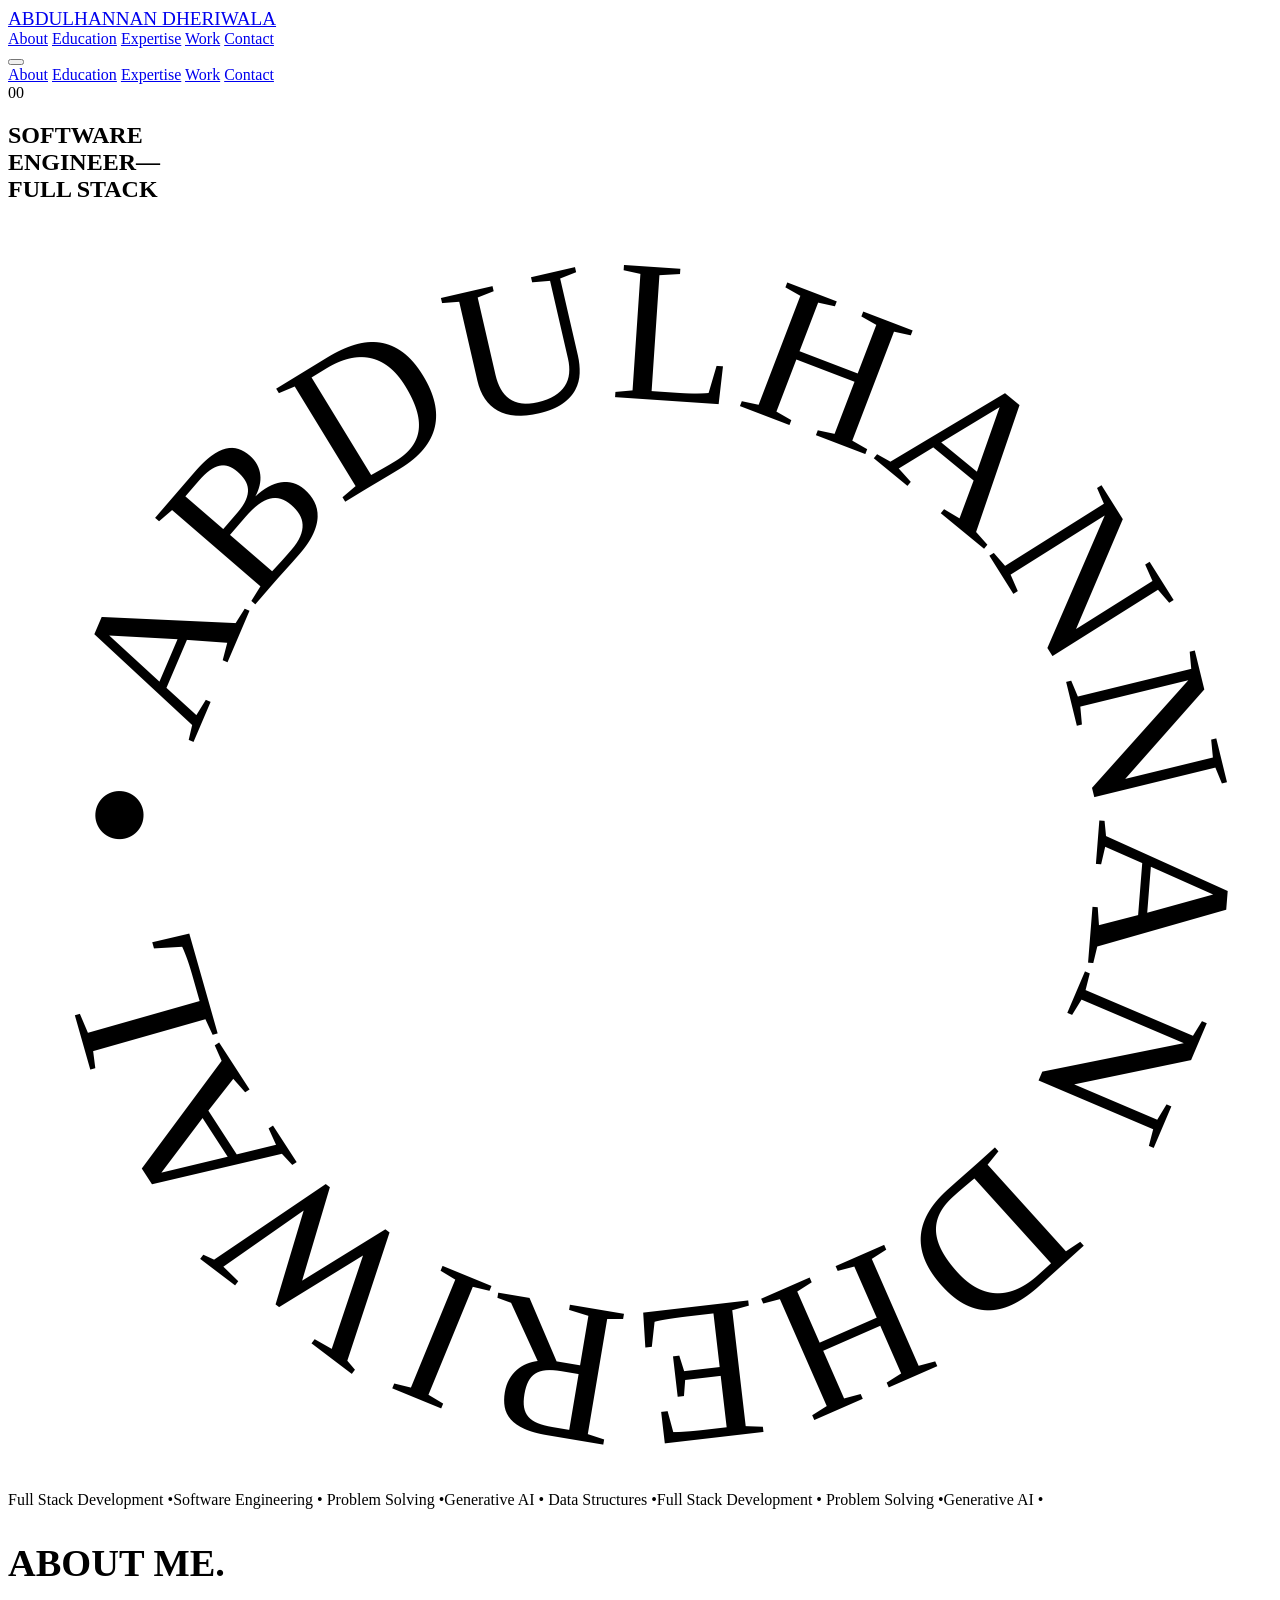
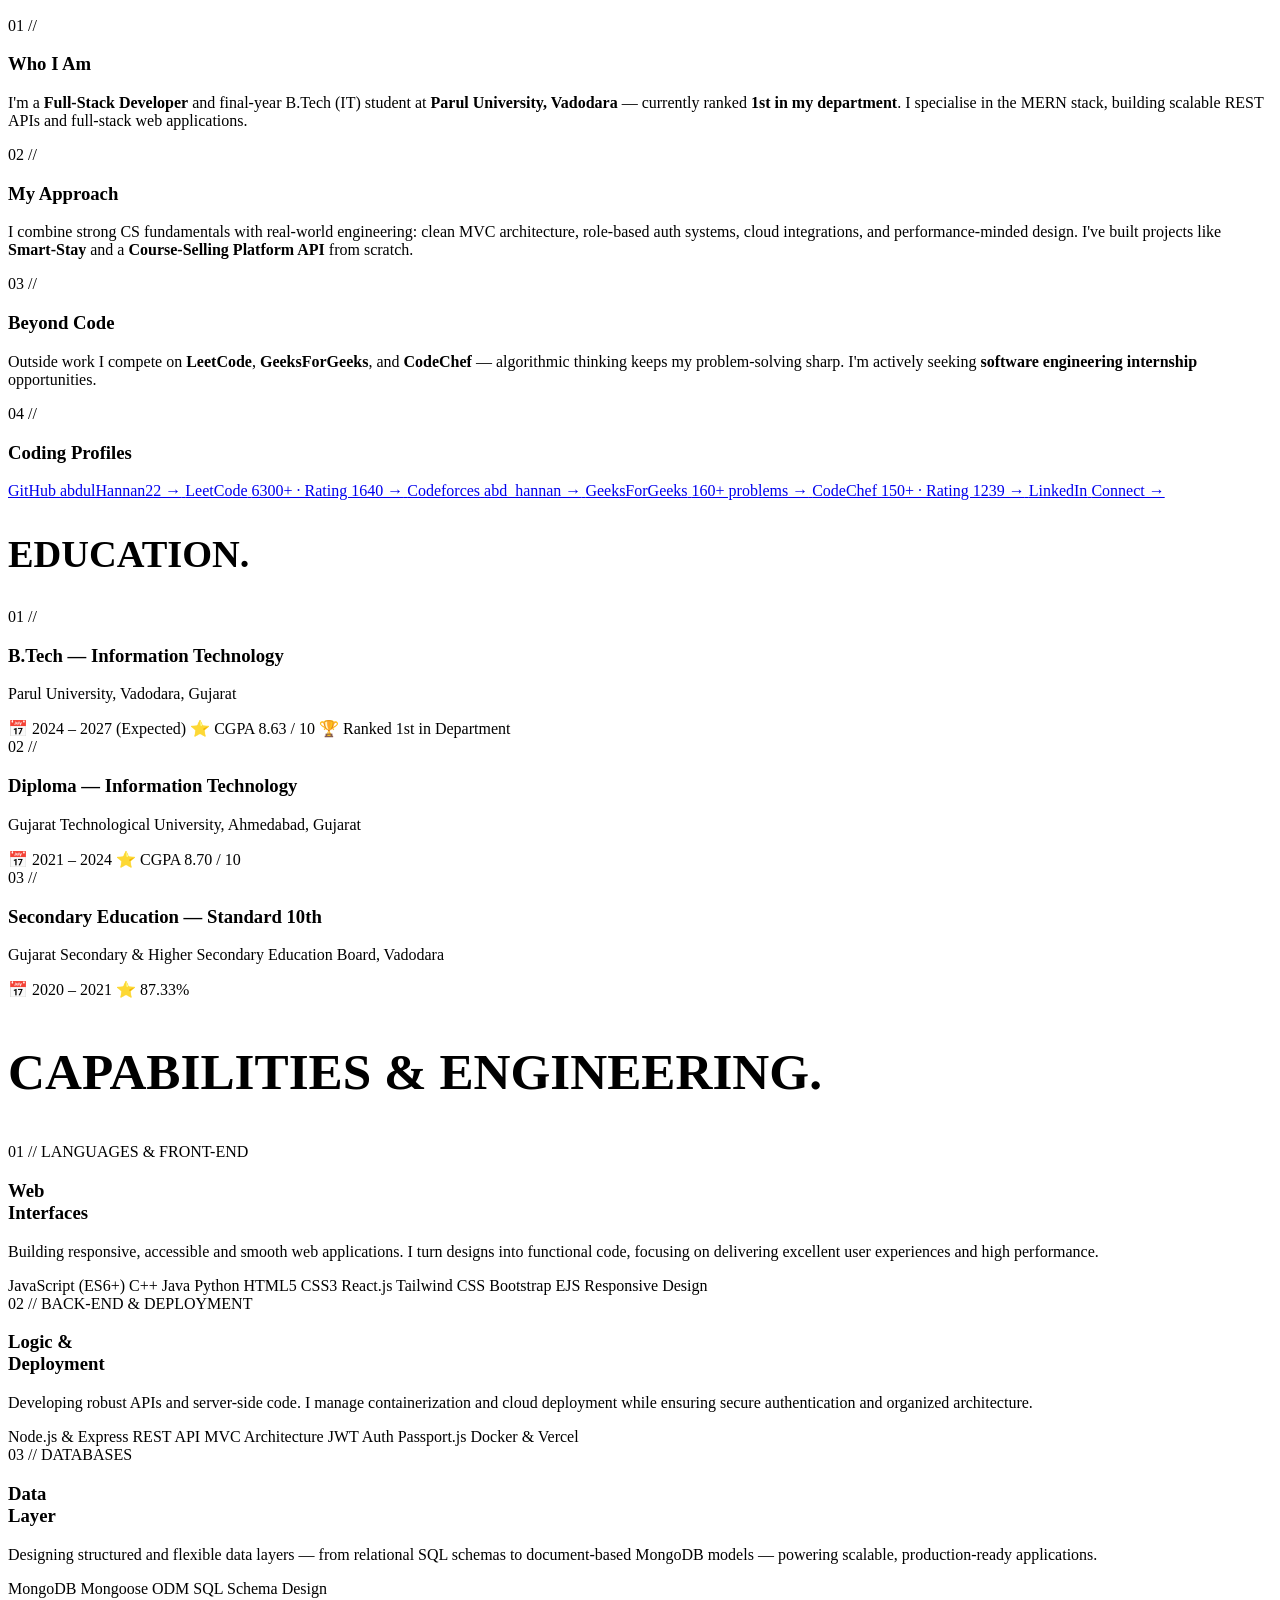
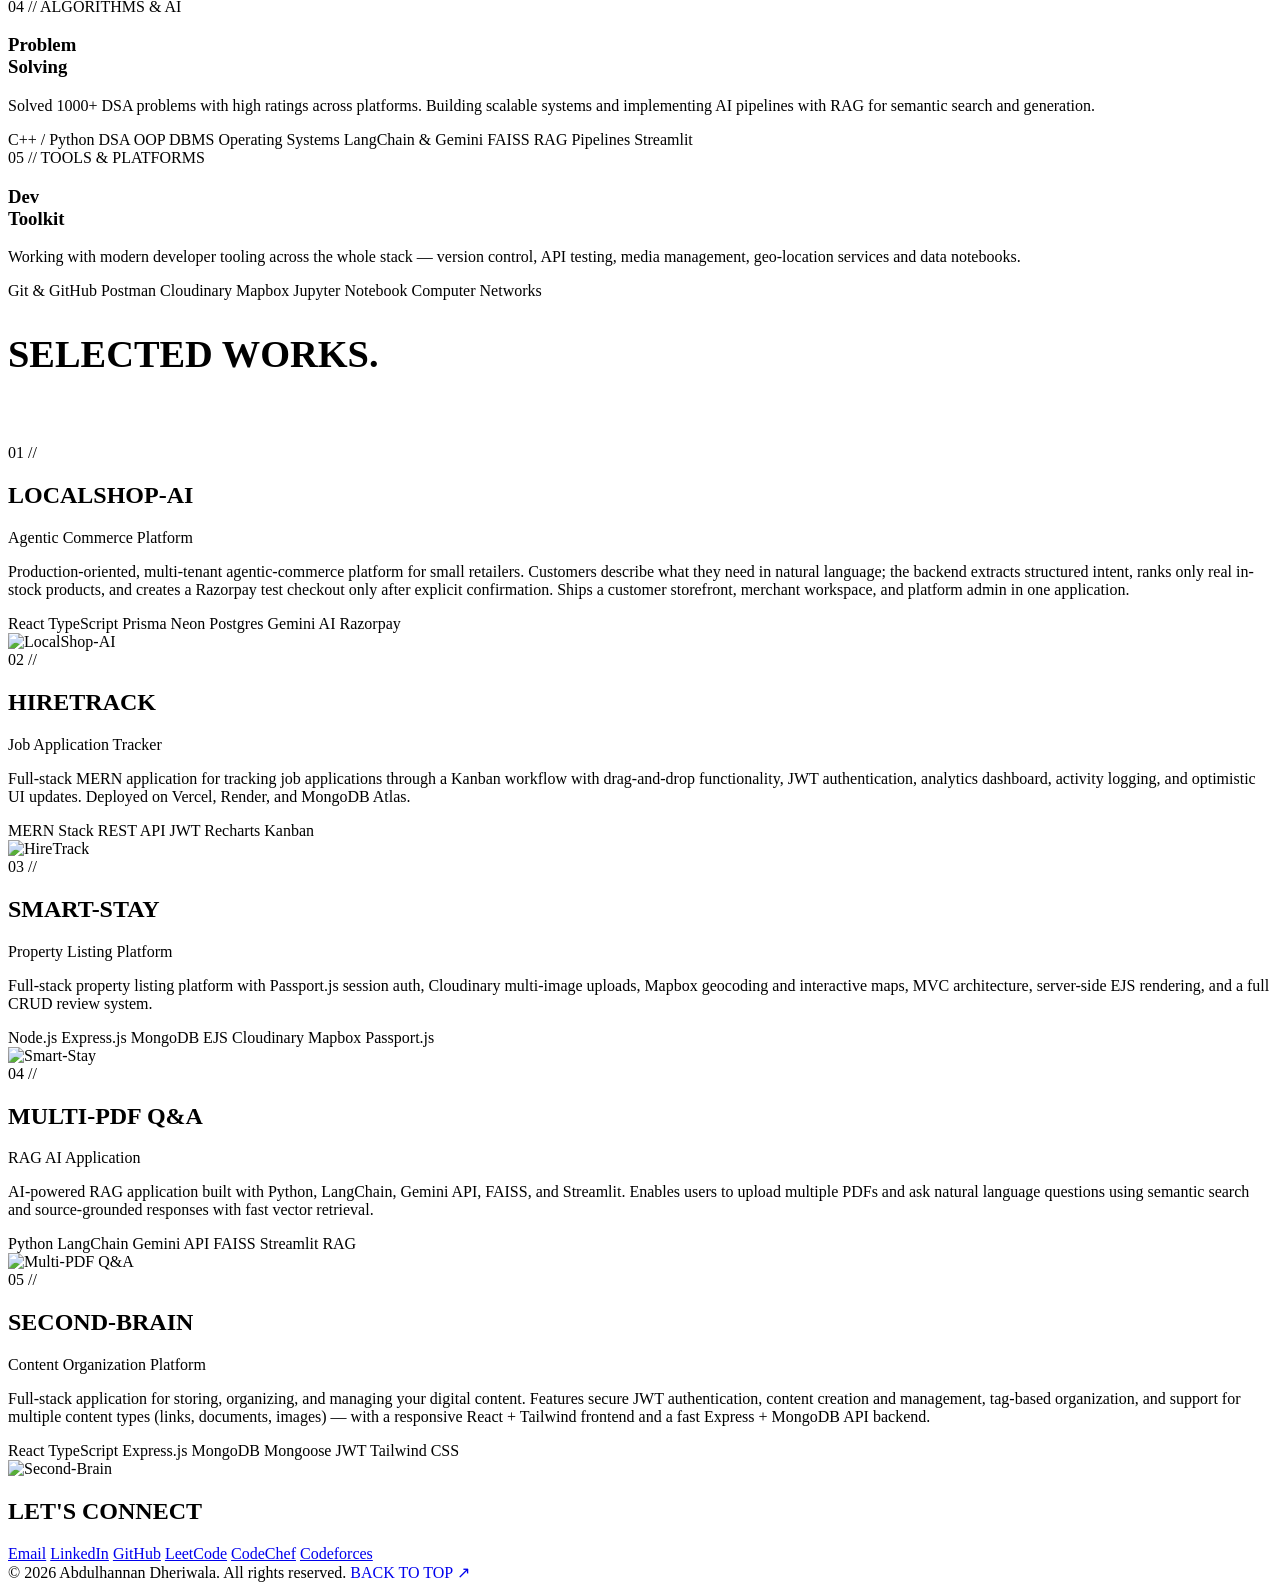
==== commit 32788f90: "Update portfolio page and deploy config" ====
--- a/portfolio.html
+++ b/portfolio.html
@@ -1,1618 +1,543 @@
-<!doctype html>
+<!DOCTYPE html>
 <html lang="en">
-  <head>
-    <meta charset="UTF-8" />
-    <meta name="viewport" content="width=device-width, initial-scale=1.0" />
-    <title>Abdulhannan Dheriwala — Full-Stack Developer</title>
-    <link
-      href="https://fonts.googleapis.com/css2?family=Syne:wght@400;500;600;700;800&family=DM+Mono:ital,wght@0,300;0,400;0,500;1,300&display=swap"
-      rel="stylesheet"
-    />
-    <style>
-      :root {
-        --bg: #0a0a0a;
-        --bg2: #111111;
-        --bg3: #181818;
-        --surface: #1e1e1e;
-        --border: #2a2a2a;
-        --accent: #e8ff47;
-        --accent2: #ff6b35;
-        --text: #f0f0f0;
-        --muted: #888;
-        --faint: #3a3a3a;
-        --radius: 4px;
-      }
-
-      *,
-      *::before,
-      *::after {
-        box-sizing: border-box;
-        margin: 0;
-        padding: 0;
-      }
-
-      html {
-        scroll-behavior: smooth;
-      }
-
-      body {
-        background: var(--bg);
-        color: var(--text);
-        font-family: "Syne", sans-serif;
-        font-size: 16px;
-        line-height: 1.6;
-        overflow-x: hidden;
-      }
-
-      /* ── SCROLLBAR ── */
-      ::-webkit-scrollbar {
-        width: 4px;
-      }
-      ::-webkit-scrollbar-track {
-        background: var(--bg);
-      }
-      ::-webkit-scrollbar-thumb {
-        background: var(--accent);
-        border-radius: 2px;
-      }
-
-      /* ── NOISE OVERLAY ── */
-      body::before {
-        content: "";
-        position: fixed;
-        inset: 0;
-        background-image: url("data:image/svg+xml,%3Csvg viewBox='0 0 200 200' xmlns='http://www.w3.org/2000/svg'%3E%3Cfilter id='n'%3E%3CfeTurbulence type='fractalNoise' baseFrequency='0.9' numOctaves='4' stitchTiles='stitch'/%3E%3C/filter%3E%3Crect width='100%25' height='100%25' filter='url(%23n)' opacity='0.04'/%3E%3C/svg%3E");
-        pointer-events: none;
-        z-index: 9999;
-        opacity: 0.4;
-      }
-
-      /* ── NAV ── */
-      nav {
-        position: fixed;
-        top: 0;
-        left: 0;
-        right: 0;
-        z-index: 100;
-        display: flex;
-        align-items: center;
-        justify-content: space-between;
-        padding: 1.2rem 2.5rem;
-        background: rgba(10, 10, 10, 0.85);
-        backdrop-filter: blur(12px);
-        border-bottom: 1px solid var(--border);
-      }
-
-      .nav-logo {
-        font-family: "DM Mono", monospace;
-        font-size: 0.9rem;
-        color: var(--accent);
-        letter-spacing: 0.05em;
-        text-decoration: none;
-      }
-
-      .nav-links {
-        display: flex;
-        gap: 2.5rem;
-        list-style: none;
-      }
-
-      .nav-links a {
-        color: var(--muted);
-        text-decoration: none;
-        font-size: 0.82rem;
-        letter-spacing: 0.12em;
-        text-transform: uppercase;
-        transition: color 0.2s;
-      }
-      .nav-links a:hover {
-        color: var(--accent);
-      }
-
-      .hamburger {
-        display: none;
-        flex-direction: column;
-        gap: 5px;
-        cursor: pointer;
-        background: none;
-        border: none;
-        padding: 4px;
-      }
-      .hamburger span {
-        display: block;
-        width: 24px;
-        height: 2px;
-        background: var(--text);
-        transition: all 0.3s;
-      }
-
-      /* ── MOBILE NAV ── */
-      @media (max-width: 768px) {
-        .nav-links {
-          display: none;
-          position: fixed;
-          inset: 0;
-          top: 60px;
-          flex-direction: column;
-          align-items: center;
-          justify-content: center;
-          background: var(--bg);
-          gap: 3rem;
-        }
-        .nav-links.open {
-          display: flex;
-        }
-        .nav-links a {
-          font-size: 1.2rem;
-        }
-        .hamburger {
-          display: flex;
-        }
-        nav {
-          padding: 1rem 1.5rem;
-        }
-      }
-
-      /* ── SECTIONS ── */
-      section {
-        padding: 6rem 2.5rem;
-        max-width: 1100px;
-        margin: 0 auto;
-      }
-
-      /* ── HERO ── */
-      #hero {
-        min-height: 100vh;
-        display: flex;
-        flex-direction: column;
-        justify-content: center;
-        padding-top: 8rem;
-        padding-bottom: 4rem;
-        position: relative;
-      }
-
-      .hero-tag {
-        font-family: "DM Mono", monospace;
-        font-size: 0.78rem;
-        color: var(--accent);
-        letter-spacing: 0.2em;
-        text-transform: uppercase;
-        margin-bottom: 1.5rem;
-        opacity: 0;
-        animation: fadeUp 0.6s 0.2s forwards;
-      }
-
-      .hero-title {
-        font-size: clamp(2.2rem, 6vw, 4.5rem);
-        font-weight: 800;
-        line-height: 0.95;
-        letter-spacing: -0.03em;
-        margin-bottom: 2rem;
-        opacity: 0;
-        animation: fadeUp 0.7s 0.35s forwards;
-      }
-
-      .hero-title span {
-        display: block;
-        color: transparent;
-        -webkit-text-stroke: 1px var(--faint);
-      }
-
-      .hero-desc {
-        max-width: 560px;
-        color: var(--muted);
-        font-size: 1.05rem;
-        line-height: 1.7;
-        margin-bottom: 2.5rem;
-        opacity: 0;
-        animation: fadeUp 0.7s 0.5s forwards;
-      }
-
-      .hero-ctas {
-        display: flex;
-        flex-wrap: wrap;
-        gap: 1rem;
-        opacity: 0;
-        animation: fadeUp 0.7s 0.65s forwards;
-      }
-
-      .btn-primary {
-        display: inline-flex;
-        align-items: center;
-        gap: 0.5rem;
-        background: var(--accent);
-        color: #0a0a0a;
-        padding: 0.8rem 2rem;
-        font-size: 0.88rem;
-        font-weight: 700;
-        letter-spacing: 0.08em;
-        text-transform: uppercase;
-        text-decoration: none;
-        border-radius: var(--radius);
-        transition:
-          transform 0.2s,
-          box-shadow 0.2s;
-        font-family: "Syne", sans-serif;
-      }
-      .btn-primary:hover {
-        transform: translateY(-2px);
-        box-shadow: 0 8px 30px rgba(232, 255, 71, 0.3);
-      }
-
-      .btn-ghost {
-        display: inline-flex;
-        align-items: center;
-        gap: 0.5rem;
-        border: 1px solid var(--border);
-        color: var(--text);
-        padding: 0.8rem 2rem;
-        font-size: 0.88rem;
-        font-weight: 600;
-        letter-spacing: 0.08em;
-        text-transform: uppercase;
-        text-decoration: none;
-        border-radius: var(--radius);
-        transition:
-          border-color 0.2s,
-          color 0.2s;
-        font-family: "Syne", sans-serif;
-      }
-      .btn-ghost:hover {
-        border-color: var(--accent);
-        color: var(--accent);
-      }
-
-      .hero-stats {
-        display: flex;
-        flex-wrap: wrap;
-        gap: 2rem;
-        margin-top: 4rem;
-        padding-top: 2rem;
-        border-top: 1px solid var(--border);
-        opacity: 0;
-        animation: fadeUp 0.7s 0.8s forwards;
-      }
-
-      .stat {
-        display: flex;
-        flex-direction: column;
-      }
-      .stat-num {
-        font-size: 2.2rem;
-        font-weight: 800;
-        color: var(--accent);
-        line-height: 1;
-      }
-      .stat-label {
-        font-size: 0.75rem;
-        color: var(--muted);
-        letter-spacing: 0.1em;
-        text-transform: uppercase;
-        margin-top: 0.3rem;
-      }
-
-      .hero-scroll {
-        position: absolute;
-        bottom: 2rem;
-        left: 2.5rem;
-        font-family: "DM Mono", monospace;
-        font-size: 0.72rem;
-        color: var(--muted);
-        letter-spacing: 0.15em;
-        text-transform: uppercase;
-        display: flex;
-        align-items: center;
-        gap: 0.8rem;
-        animation: fadeUp 0.7s 1.1s forwards;
-        opacity: 0;
-      }
-      .hero-scroll::before {
-        content: "";
-        display: block;
-        width: 40px;
-        height: 1px;
-        background: var(--muted);
-        animation: expandLine 1.2s 1.5s forwards;
-        transform-origin: left;
-        transform: scaleX(0);
-      }
-      @keyframes expandLine {
-        to {
-          transform: scaleX(1);
-        }
-      }
-
-      /* ── SECTION HEADER ── */
-      .section-label {
-        font-family: "DM Mono", monospace;
-        font-size: 0.72rem;
-        color: var(--accent);
-        letter-spacing: 0.2em;
-        text-transform: uppercase;
-        margin-bottom: 1rem;
-        display: flex;
-        align-items: center;
-        gap: 1rem;
-      }
-      .section-label::after {
-        content: "";
-        flex: 1;
-        max-width: 60px;
-        height: 1px;
-        background: var(--accent);
-        opacity: 0.4;
-      }
-
-      .section-title {
-        font-size: clamp(2rem, 5vw, 3.5rem);
-        font-weight: 800;
-        line-height: 1.05;
-        letter-spacing: -0.02em;
-        margin-bottom: 3rem;
-      }
-
-      /* ── ABOUT ── */
-      #about .about-grid {
-        display: grid;
-        grid-template-columns: 1fr 1fr;
-        gap: 4rem;
-        align-items: start;
-      }
-
-      .about-text {
-        color: var(--muted);
-        font-size: 1.02rem;
-        line-height: 1.8;
-      }
-      .about-text p + p {
-        margin-top: 1.2rem;
-      }
-      .about-text strong {
-        color: var(--text);
-      }
-
-      .about-links {
-        display: flex;
-        flex-direction: column;
-        gap: 1rem;
-        margin-top: 2rem;
-      }
-
-      .platform-link {
-        display: flex;
-        align-items: center;
-        justify-content: space-between;
-        padding: 1rem 1.2rem;
-        border: 1px solid var(--border);
-        border-radius: var(--radius);
-        text-decoration: none;
-        color: var(--text);
-        transition:
-          border-color 0.2s,
-          background 0.2s;
-        font-size: 0.9rem;
-      }
-      .platform-link:hover {
-        border-color: var(--accent);
-        background: rgba(232, 255, 71, 0.03);
-      }
-
-      .platform-left {
-        display: flex;
-        align-items: center;
-        gap: 0.8rem;
-      }
-      .platform-icon {
-        font-size: 1.1rem;
-      }
-      .platform-name {
-        font-weight: 600;
-      }
-      .platform-stat {
-        font-family: "DM Mono", monospace;
-        font-size: 0.78rem;
-        color: var(--accent);
-      }
-
-      @media (max-width: 768px) {
-        #about .about-grid {
-          grid-template-columns: 1fr;
-          gap: 2.5rem;
-        }
-      }
-
-      /* ── EDUCATION ── */
-      .edu-list {
-        display: flex;
-        flex-direction: column;
-        gap: 1.5rem;
-      }
-
-      .edu-card {
-        padding: 1.8rem 2rem;
-        border: 1px solid var(--border);
-        border-radius: var(--radius);
-        background: var(--bg2);
-        position: relative;
-        overflow: hidden;
-        transition: border-color 0.2s;
-      }
-      .edu-card::before {
-        content: "";
-        position: absolute;
-        left: 0;
-        top: 0;
-        bottom: 0;
-        width: 3px;
-        background: var(--accent);
-      }
-      .edu-card:hover {
-        border-color: var(--faint);
-      }
-
-      .edu-degree {
-        font-size: 1.15rem;
-        font-weight: 700;
-        margin-bottom: 0.3rem;
-      }
-      .edu-school {
-        color: var(--muted);
-        font-size: 0.9rem;
-        margin-bottom: 0.6rem;
-      }
-      .edu-meta {
-        display: flex;
-        flex-wrap: wrap;
-        gap: 1.5rem;
-        font-family: "DM Mono", monospace;
-        font-size: 0.78rem;
-        color: var(--muted);
-      }
-      .edu-meta span {
-        display: flex;
-        align-items: center;
-        gap: 0.4rem;
-      }
-      .edu-cgpa {
-        color: var(--accent) !important;
-        font-weight: 500;
-      }
-
-      /* ── SKILLS ── */
-      .skills-grid {
-        display: grid;
-        grid-template-columns: repeat(auto-fit, minmax(260px, 1fr));
-        gap: 1.5rem;
-      }
-
-      .skill-group {
-        padding: 1.8rem;
-        background: var(--bg2);
-        border: 1px solid var(--border);
-        border-radius: var(--radius);
-        transition: border-color 0.25s;
-      }
-      .skill-group:hover {
-        border-color: var(--faint);
-      }
-
-      .skill-group-title {
-        font-size: 0.72rem;
-        letter-spacing: 0.18em;
-        text-transform: uppercase;
-        color: var(--accent);
-        font-family: "DM Mono", monospace;
-        margin-bottom: 1.2rem;
-        padding-bottom: 0.8rem;
-        border-bottom: 1px solid var(--border);
-      }
-
-      .skill-tags {
-        display: flex;
-        flex-wrap: wrap;
-        gap: 0.5rem;
-      }
-      .skill-tag {
-        padding: 0.3rem 0.75rem;
-        background: var(--surface);
-        border-radius: 2px;
-        font-size: 0.82rem;
-        color: var(--text);
-        font-weight: 500;
-        border: 1px solid transparent;
-        transition:
-          border-color 0.2s,
-          color 0.2s;
-      }
-      .skill-tag:hover {
-        border-color: var(--border);
-        color: var(--accent);
-      }
-
-      /* ── PROJECTS ── */
-      .projects-grid {
-        display: grid;
-        grid-template-columns: repeat(auto-fit, minmax(300px, 1fr));
-        gap: 1.5rem;
-      }
-
-      .project-card {
-        background: var(--bg2);
-        border: 1px solid var(--border);
-        border-radius: var(--radius);
-        padding: 2rem;
-        display: flex;
-        flex-direction: column;
-        transition:
-          border-color 0.25s,
-          transform 0.25s;
-        position: relative;
-        overflow: hidden;
-      }
-      .project-card::after {
-        content: "";
-        position: absolute;
-        top: 0;
-        right: 0;
-        width: 80px;
-        height: 80px;
-        background: radial-gradient(
-          circle at top right,
-          rgba(232, 255, 71, 0.06),
-          transparent 70%
-        );
-        pointer-events: none;
-      }
-      .project-card:hover {
-        border-color: var(--accent);
-        transform: translateY(-3px);
-      }
-
-      .project-number {
-        font-family: "DM Mono", monospace;
-        font-size: 0.72rem;
-        color: var(--faint);
-        letter-spacing: 0.1em;
-        margin-bottom: 1.2rem;
-      }
-
-      .project-name {
-        font-size: 1.25rem;
-        font-weight: 700;
-        margin-bottom: 0.8rem;
-      }
-      .project-desc {
-        color: var(--muted);
-        font-size: 0.9rem;
-        line-height: 1.7;
-        flex: 1;
-        margin-bottom: 1.5rem;
-      }
-
-      .project-tags {
-        display: flex;
-        flex-wrap: wrap;
-        gap: 0.4rem;
-        margin-bottom: 1.5rem;
-      }
-      .project-tag {
-        padding: 0.2rem 0.6rem;
-        background: rgba(232, 255, 71, 0.08);
-        color: var(--accent);
-        font-size: 0.73rem;
-        font-family: "DM Mono", monospace;
-        border-radius: 2px;
-      }
-
-      .project-links {
-        display: flex;
-        gap: 1rem;
-      }
-      .project-link {
-        font-size: 0.8rem;
-        font-weight: 600;
-        letter-spacing: 0.08em;
-        text-transform: uppercase;
-        text-decoration: none;
-        color: var(--muted);
-        transition: color 0.2s;
-        display: flex;
-        align-items: center;
-        gap: 0.3rem;
-      }
-      .project-link:hover {
-        color: var(--accent);
-      }
-      .project-link svg {
-        width: 14px;
-        height: 14px;
-      }
-
-      /* ── ACHIEVEMENTS ── */
-      .ach-list {
-        display: flex;
-        flex-direction: column;
-        gap: 1rem;
-      }
-
-      .ach-item {
-        display: flex;
-        align-items: flex-start;
-        gap: 1.2rem;
-        padding: 1.4rem 1.8rem;
-        background: var(--bg2);
-        border: 1px solid var(--border);
-        border-radius: var(--radius);
-        transition: border-color 0.2s;
-      }
-      .ach-item:hover {
-        border-color: var(--faint);
-      }
-
-      .ach-bullet {
-        width: 8px;
-        height: 8px;
-        border-radius: 50%;
-        background: var(--accent);
-        flex-shrink: 0;
-        margin-top: 7px;
-      }
-      .ach-text {
-        color: var(--muted);
-        font-size: 0.95rem;
-        line-height: 1.6;
-      }
-      .ach-text strong {
-        color: var(--text);
-      }
-
-      /* ── CERTIFICATIONS ── */
-      .cert-grid {
-        display: grid;
-        grid-template-columns: repeat(auto-fit, minmax(240px, 1fr));
-        gap: 1.2rem;
-      }
-
-      .cert-card {
-        padding: 1.5rem;
-        background: var(--bg2);
-        border: 1px solid var(--border);
-        border-radius: var(--radius);
-        transition: border-color 0.2s;
-      }
-      .cert-card:hover {
-        border-color: var(--faint);
-      }
-      .cert-title {
-        font-weight: 700;
-        font-size: 0.95rem;
-        margin-bottom: 0.4rem;
-      }
-      .cert-issuer {
-        font-family: "DM Mono", monospace;
-        font-size: 0.75rem;
-        color: var(--accent);
-        margin-bottom: 0.3rem;
-      }
-      .cert-year {
-        font-size: 0.78rem;
-        color: var(--muted);
-      }
-
-      /* ── CONTACT ── */
-      #contact .contact-grid {
-        display: grid;
-        grid-template-columns: 1fr 1fr;
-        gap: 4rem;
-        align-items: start;
-      }
-
-      .contact-intro {
-        color: var(--muted);
-        font-size: 1.02rem;
-        line-height: 1.8;
-      }
-      .contact-intro p + p {
-        margin-top: 1.2rem;
-      }
-
-      .contact-links {
-        display: flex;
-        flex-direction: column;
-        gap: 0.8rem;
-      }
-
-      .contact-item {
-        display: flex;
-        align-items: center;
-        gap: 1rem;
-        padding: 1rem 1.2rem;
-        border: 1px solid var(--border);
-        border-radius: var(--radius);
-        text-decoration: none;
-        color: var(--text);
-        font-size: 0.9rem;
-        transition:
-          border-color 0.2s,
-          background 0.2s;
-      }
-      .contact-item:hover {
-        border-color: var(--accent);
-        background: rgba(232, 255, 71, 0.03);
-      }
-      .contact-icon {
-        font-size: 1rem;
-        color: var(--accent);
-        width: 1.4rem;
-        text-align: center;
-      }
-
-      @media (max-width: 768px) {
-        #contact .contact-grid {
-          grid-template-columns: 1fr;
-          gap: 2.5rem;
-        }
-      }
-
-      /* ── FOOTER ── */
-      footer {
-        border-top: 1px solid var(--border);
-        padding: 2rem 2.5rem;
-        display: flex;
-        flex-wrap: wrap;
-        gap: 1rem;
-        justify-content: space-between;
-        align-items: center;
-        max-width: 1100px;
-        margin: 0 auto;
-        color: var(--muted);
-        font-size: 0.8rem;
-      }
-      footer span {
-        font-family: "DM Mono", monospace;
-      }
-      footer a {
-        color: var(--accent);
-        text-decoration: none;
-      }
-
-      /* ── DIVIDER ── */
-      .section-divider {
-        max-width: 1100px;
-        margin: 0 auto;
-        border: none;
-        border-top: 1px solid var(--border);
-      }
-
-      /* ── ANIMATIONS ── */
-      @keyframes fadeUp {
-        from {
-          opacity: 0;
-          transform: translateY(20px);
-        }
-        to {
-          opacity: 1;
-          transform: translateY(0);
-        }
-      }
-
-      .reveal {
-        opacity: 0;
-        transform: translateY(24px);
-        transition:
-          opacity 0.6s ease,
-          transform 0.6s ease;
-      }
-      .reveal.visible {
-        opacity: 1;
-        transform: none;
-      }
-
-      /* ── MOBILE ── */
-      @media (max-width: 640px) {
-        section {
-          padding: 4rem 1.5rem;
-        }
-        .hero-stats {
-          gap: 1.5rem;
-        }
-        .stat-num {
-          font-size: 1.8rem;
-        }
-        .projects-grid {
-          grid-template-columns: 1fr;
-        }
-        .skills-grid {
-          grid-template-columns: 1fr;
-        }
-        .cert-grid {
-          grid-template-columns: 1fr;
-        }
-        footer {
-          flex-direction: column;
-          text-align: center;
-        }
-      }
-    </style>
-  </head>
-  <body>
-    <!-- NAV -->
-    <nav>
-      <a href="#hero" class="nav-logo">&lt;AH /&gt;</a>
-      <ul class="nav-links" id="navLinks">
-        <li><a href="#about">About</a></li>
-        <li><a href="#education">Education</a></li>
-        <li><a href="#skills">Skills</a></li>
-        <li><a href="#projects">Projects</a></li>
-        <li><a href="#contact">Contact</a></li>
-      </ul>
-      <button class="hamburger" id="hamburger" aria-label="Menu">
-        <span></span><span></span><span></span>
-      </button>
+
+<head>
+    <meta charset="UTF-8">
+    <meta name="viewport" content="width=device-width, initial-scale=1.0">
+
+    <title>Abdulhannan Dheriwala | Digital Portfolio</title>
+    <meta name="title" content="Abdulhannan Dheriwala | Digital Portfolio">
+    <meta name="description"
+        content="Portfolio of Abdulhannan Dheriwala, a Software Engineer based in India specializing in Full Stack Development and Data Structures & Algorithms. Explore selected works including HireTrack, Second-Brain, and Multi-PDF Q&A Chatbot.">
+    <meta name="keywords"
+        content="Abdulhannan Dheriwala, Software Engineer, Data Structures and Algorithms, Full Stack Developer, MERN Stack, React, Tailwind CSS, Python, Node.js, Generative AI, India Developer, Portfolio">
+    <meta name="author" content="Abdulhannan Dheriwala">
+    <meta name="robots" content="index, follow">
+    <meta name="language" content="English">
+
+    <meta property="og:type" content="website">
+    <meta property="og:url" content="">
+    <meta property="og:title" content="Abdulhannan Dheriwala | Digital Portfolio">
+    <meta property="og:description"
+        content="Software Engineer based in India. Check out my latest full-stack applications and AI experiments.">
+    <meta property="og:image" content="">
+    <meta property="og:site_name" content="Abdulhannan Dheriwala Portfolio">
+
+    <meta property="twitter:card" content="summary_large_image">
+    <meta property="twitter:url" content="">
+    <meta property="twitter:title" content="Abdulhannan Dheriwala | Digital Portfolio">
+    <meta property="twitter:description"
+        content="Software Engineer based in India. Check out my latest full-stack applications and AI experiments.">
+    <meta property="twitter:image" content="">
+
+    <link rel="canonical" href="">
+
+    <link rel="icon" href="/favicon.ico" type="image/x-icon">
+
+
+    <link rel="icon" type="image/x-icon" href="/favicon.ico">
+    <link rel="apple-touch-icon" sizes="180x180" href="/apple-touch-icon.webp">
+
+    <link rel="preconnect" href="https://api.fontshare.com" crossorigin>
+    <link rel="preconnect" href="https://cdn.fontshare.com" crossorigin>
+    <link href="https://api.fontshare.com/v2/css?f[]=clash-display@300,400,500,600&f[]=satoshi@300,400,500&display=swap"
+        as="style" onload="this.onload=null;this.rel='stylesheet'">
+    <noscript>
+        <link
+            href="https://api.fontshare.com/v2/css?f[]=clash-display@300,400,500,600&f[]=satoshi@300,400,500&display=swap"
+            rel="stylesheet">
+    </noscript>
+
+    <link rel="stylesheet" href="app.css">
+    <script>
+        document.documentElement.classList.add("js");
+    </script>
+</head>
+
+<body>
+    <nav class="navbar" id="navbar" aria-label="Primary navigation">
+        <a href="#home" class="nav-logo hover-target nav-anchor" id="nav-logo" style="font-size: 1.2rem;">ABDULHANNAN DHERIWALA</a>
+        <div class="nav-links">
+            <a href="#about" class="hover-target nav-anchor">About</a>
+            <a href="#education" class="hover-target nav-anchor">Education</a>
+            <a href="#expertise" class="hover-target nav-anchor">Expertise</a>
+            <a href="#work" class="hover-target nav-anchor">Work</a>
+            <a href="#contact" class="hover-target nav-anchor">Contact</a>
+        </div>
+        <button class="menu-toggle hover-target" id="menu-toggle" aria-label="Toggle navigation menu"
+            aria-expanded="false">
+            <span class="line line-1" id="line-1"></span>
+            <span class="line line-2" id="line-2"></span>
+        </button>
     </nav>
 
-    <!-- HERO -->
-    <section id="hero">
-      <p class="hero-tag">
-        Full-Stack Developer · MERN Stack · Ranked #1 in Department
-      </p>
-      <h1 class="hero-title">Abdulhannan<span>Dheriwala</span></h1>
-      <p class="hero-desc">
-        Building production-ready web applications and REST APIs. Passionate
-        about clean architecture, scalable backends, and solving complex
-        problems — 900+ DSA problems solved.
-      </p>
-      <div class="hero-ctas">
-        <a href="#projects" class="btn-primary">View Projects →</a>
-        <a href="#contact" class="btn-ghost">Get In Touch</a>
-      </div>
-      <div class="hero-stats">
-        <div class="stat">
-          <span class="stat-num">900+</span
-          ><span class="stat-label">DSA Problems</span>
+    <div class="menu-overlay" id="menu-overlay">
+        <div class="menu-overlay-links">
+            <a href="#about" class="mobile-nav-anchor hover-target"><span>About</span></a>
+            <a href="#education" class="mobile-nav-anchor hover-target"><span>Education</span></a>
+            <a href="#expertise" class="mobile-nav-anchor hover-target"><span>Expertise</span></a>
+            <a href="#work" class="mobile-nav-anchor hover-target"><span>Work</span></a>
+            <a href="#contact" class="mobile-nav-anchor hover-target"><span>Contact</span></a>
         </div>
-        <div class="stat">
-          <span class="stat-num">8.63</span><span class="stat-label">CGPA</span>
-        </div>
-        <div class="stat">
-          <span class="stat-num">#1</span
-          ><span class="stat-label">Dept Rank</span>
-        </div>
-        <div class="stat">
-          <span class="stat-num">1569</span
-          ><span class="stat-label">LeetCode Rating</span>
-        </div>
-      </div>
-      <div class="hero-scroll">Scroll to explore</div>
-    </section>
-
-    <hr class="section-divider" />
-
-    <!-- ABOUT -->
-    <section id="about">
-      <p class="section-label reveal">01 — About</p>
-      <h2 class="section-title reveal">Who I Am</h2>
-      <div class="about-grid">
-        <div class="about-text reveal">
-          <p>
-            I'm a <strong>Full-Stack Developer</strong> and final-year B.Tech
-            (IT) student at Parul University, Vadodara — currently ranked
-            <strong>1st in my department</strong>. I specialise in the MERN
-            stack, building scalable REST APIs and full-stack web applications.
-          </p>
-          <p>
-            My approach combines strong CS fundamentals with real-world
-            engineering: clean MVC architecture, role-based auth systems, cloud
-            integrations, and performance-minded design. I've built projects
-            like <strong>Smart-Stay</strong> and a
-            <strong>Course-Selling Platform API</strong> from scratch.
-          </p>
-          <p>
-            Outside work I compete on LeetCode, GeeksForGeeks, and CodeChef —
-            algorithmic thinking keeps my problem-solving sharp. I'm actively
-            seeking
-            <strong>software engineering internship</strong> opportunities.
-          </p>
-        </div>
-        <div class="reveal">
-          <p class="section-label" style="margin-bottom: 1.5rem">
-            Coding Profiles
-          </p>
-          <div style="display: flex; flex-direction: column; gap: 0.8rem">
-            <a
-              href="https://github.com/abdulHannan22"
-              target="_blank"
-              rel="noopener"
-              class="platform-link"
-            >
-              <span class="platform-left"
-                ><span class="platform-icon">🐙</span
-                ><span class="platform-name">GitHub</span></span
-              >
-              <span class="platform-stat">abdulHannan22 →</span>
-            </a>
-            <a
-              href="https://leetcode.com/u/abd_hannan/"
-              target="_blank"
-              rel="noopener"
-              class="platform-link"
-            >
-              <span class="platform-left"
-                ><span class="platform-icon">⚡</span
-                ><span class="platform-name">LeetCode</span></span
-              >
-              <span class="platform-stat">500+ · Rating 1569 →</span>
-            </a>
-            <a
-              href="https://codeforces.com/profile/abd_hannan"
-              target="_blank"
-              rel="noopener"
-              class="platform-link"
-            >
-              <span class="platform-left"
-                ><span class="platform-icon">🏆</span
-                ><span class="platform-name">Codeforces</span></span
-              >
-              <span class="platform-stat">abd_hannan →</span>
-            </a>
-            <a
-              href="https://www.geeksforgeeks.org/user/abdulhannanbncs/"
-              target="_blank"
-              rel="noopener"
-              class="platform-link"
-            >
-              <span class="platform-left"
-                ><span class="platform-icon">🌿</span
-                ><span class="platform-name">GeeksForGeeks</span></span
-              >
-              <span class="platform-stat">160+ problems →</span>
-            </a>
-            <a
-              href="https://www.codechef.com/"
-              target="_blank"
-              rel="noopener"
-              class="platform-link"
-            >
-              <span class="platform-left"
-                ><span class="platform-icon">👨‍🍳</span
-                ><span class="platform-name">CodeChef</span></span
-              >
-              <span class="platform-stat">100+ · Rating 1200 →</span>
-            </a>
-            <a
-              href="https://www.linkedin.com/in/abdulhannan-dheriwala-205506274/"
-              target="_blank"
-              rel="noopener"
-              class="platform-link"
-            >
-              <span class="platform-left"
-                ><span class="platform-icon">💼</span
-                ><span class="platform-name">LinkedIn</span></span
-              >
-              <span class="platform-stat">Connect →</span>
-            </a>
-          </div>
-        </div>
-      </div>
-    </section>
-
-    <hr class="section-divider" />
-
-    <!-- EDUCATION -->
-    <section id="education">
-      <p class="section-label reveal">02 — Education</p>
-      <h2 class="section-title reveal">Academic Background</h2>
-      <div class="edu-list">
-        <div class="edu-card reveal">
-          <p class="edu-degree">B.Tech — Information Technology</p>
-          <p class="edu-school">Parul University, Vadodara, Gujarat</p>
-          <div class="edu-meta">
-            <span>📅 2024 – 2027 (Expected)</span>
-            <span class="edu-cgpa">⭐ CGPA 8.63 / 10</span>
-            <span>🏆 Ranked 1st in Department (5th Sem)</span>
-          </div>
-        </div>
-        <div class="edu-card reveal">
-          <p class="edu-degree">Diploma — Information Technology</p>
-          <p class="edu-school">
-            Gujarat Technological University, Ahmedabad, Gujarat
-          </p>
-          <div class="edu-meta">
-            <span>📅 2021 – 2024</span>
-            <span class="edu-cgpa">⭐ CGPA 8.70 / 10</span>
-          </div>
-        </div>
-        <div class="edu-card reveal">
-          <p class="edu-degree">Secondary Education — Standard 10th</p>
-          <p class="edu-school">
-            Gujarat Secondary & Higher Secondary Education Board, Vadodara
-          </p>
-          <div class="edu-meta">
-            <span>📅 2020 – 2021</span>
-            <span class="edu-cgpa">⭐ 87.33%</span>
-          </div>
-        </div>
-      </div>
-    </section>
-
-    <hr class="section-divider" />
-
-    <!-- SKILLS -->
-    <section id="skills">
-      <p class="section-label reveal">03 — Skills</p>
-      <h2 class="section-title reveal">Technical Arsenal</h2>
-      <div class="skills-grid">
-        <div class="skill-group reveal">
-          <p class="skill-group-title">Languages</p>
-          <div class="skill-tags">
-            <span class="skill-tag">JavaScript (ES6+)</span>
-            <span class="skill-tag">C++</span>
-            <span class="skill-tag">Java</span>
-            <span class="skill-tag">Python</span>
-            <span class="skill-tag">HTML5</span>
-            <span class="skill-tag">CSS3</span>
-          </div>
-        </div>
-        <div class="skill-group reveal">
-          <p class="skill-group-title">Frontend</p>
-          <div class="skill-tags">
-            <span class="skill-tag">React.js</span>
-            <span class="skill-tag">Tailwind CSS</span>
-            <span class="skill-tag">Bootstrap</span>
-            <span class="skill-tag">EJS</span>
-            <span class="skill-tag">Responsive Design</span>
-          </div>
-        </div>
-        <div class="skill-group reveal">
-          <p class="skill-group-title">Backend</p>
-          <div class="skill-tags">
-            <span class="skill-tag">Node.js</span>
-            <span class="skill-tag">Express.js</span>
-            <span class="skill-tag">REST API</span>
-            <span class="skill-tag">MVC Architecture</span>
-            <span class="skill-tag">JWT Auth</span>
-            <span class="skill-tag">Passport.js</span>
-          </div>
-        </div>
-        <div class="skill-group reveal">
-          <p class="skill-group-title">AI and ML</p>
-          <div class="skill-tags">
-            <span class="skill-tag">LangChain</span>
-            <span class="skill-tag">RAG Pipelines</span>
-            <span class="skill-tag">Google Gemini API</span>
-            <span class="skill-tag">FAISS</span>
-            <span class="skill-tag">Streamlit</span>
-          </div>
-        </div>
-        <div class="skill-group reveal">
-          <p class="skill-group-title">Databases</p>
-          <div class="skill-tags">
-            <span class="skill-tag">MongoDB</span>
-            <span class="skill-tag">Mongoose ODM</span>
-            <span class="skill-tag">SQL</span>
-            <span class="skill-tag">Schema Design</span>
-          </div>
-        </div>
-        <div class="skill-group reveal">
-          <p class="skill-group-title">Tools & Platforms</p>
-          <div class="skill-tags">
-            <span class="skill-tag">Git & GitHub</span>
-            <span class="skill-tag">Postman</span>
-            <span class="skill-tag">Cloudinary</span>
-            <span class="skill-tag">Mapbox</span>
-            <span class="skill-tag">Jupyter Notebook</span>
-          </div>
-        </div>
-        <div class="skill-group reveal">
-          <p class="skill-group-title">CS Fundamentals</p>
-          <div class="skill-tags">
-            <span class="skill-tag">DSA</span>
-            <span class="skill-tag">OOP</span>
-            <span class="skill-tag">DBMS</span>
-            <span class="skill-tag">Operating Systems</span>
-            <span class="skill-tag">Computer Networks</span>
-          </div>
-        </div>
-      </div>
-    </section>
-
-    <hr class="section-divider" />
-
-    <!-- PROJECTS -->
-    <section id="projects">
-      <p class="section-label reveal">01 / Projects</p>
-      <h2 class="section-title reveal">Featured Work</h2>
-      <div class="projects-grid">
-        <div class="project-card reveal">
-          <p class="project-number">01 / Featured</p>
-          <h3 class="project-name">HireTrack – Job Application Tracker</h3>
-
-          <p class="project-desc">
-            Full-stack MERN application for tracking job applications through a
-            Kanban workflow with drag-and-drop functionality, JWT
-            authentication, analytics dashboard, activity logging, and
-            optimistic UI updates. Deployed on Vercel, Render, and MongoDB
-            Atlas.
-          </p>
-
-          <div class="project-tags">
-            <span class="project-tag">React.js</span>
-            <span class="project-tag">Node.js</span>
-            <span class="project-tag">Express.js</span>
-            <span class="project-tag">MongoDB</span>
-            <span class="project-tag">JWT</span>
-            <span class="project-tag">Recharts</span>
-          </div>
-
-          <div class="project-links">
-            <a
-              href="https://github.com/abdulHannan22/HireTrack"
-              target="_blank"
-              rel="noopener"
-              class="project-link"
-            >
-              <svg viewBox="0 0 24 24" fill="currentColor">
-                <path
-                  d="M12 0C5.37 0 0 5.37 0 12c0 5.31 3.435 9.795 8.205 11.385.6.105.825-.255.825-.57 0-.285-.015-1.23-.015-2.235-3.015.555-3.795-.735-4.035-1.41-.135-.345-.72-1.41-1.23-1.695-.42-.225-1.02-.78-.015-.795.945-.015 1.62.87 1.845 1.23 1.08 1.815 2.805 1.305 3.495.99.105-.78.42-1.305.765-1.605-2.67-.3-5.46-1.335-5.46-5.925 0-1.305.465-2.385 1.23-3.225-.12-.3-.54-1.53.12-3.18 0 0 1.005-.315 3.3 1.23.96-.27 1.98-.405 3-.405s2.04.135 3 .405c2.295-1.56 3.3-1.23 3.3-1.23.66 1.65.24 2.88.12 3.18.765.84 1.23 1.905 1.23 3.225 0 4.605-2.805 5.625-5.475 5.925.435.375.81 1.095.81 2.22 0 1.605-.015 2.895-.015 3.3 0 .315.225.69.825.57A12.02 12.02 0 0024 12c0-6.63-5.37-12-12-12z"
-                />
-              </svg>
-              GitHub
-            </a>
-
-            <a
-              href="https://hire-track-frontend.vercel.app/"
-              target="_blank"
-              rel="noopener"
-              class="project-link"
-            >
-              Live Demo
-            </a>
-          </div>
-        </div>
-        <div class="project-card reveal">
-          <p class="project-number">02 / Featured</p>
-
-          <h3 class="project-name">Multi-PDF Q&A Chatbot</h3>
-
-          <p class="project-desc">
-            AI-powered RAG application built with Python, LangChain, Gemini API,
-            FAISS, and Streamlit. Enables users to upload multiple PDFs and ask
-            natural language questions using semantic search and source-grounded
-            responses with fast vector retrieval.
-          </p>
-
-          <div class="project-tags">
-            <span class="project-tag">Python</span>
-            <span class="project-tag">LangChain</span>
-            <span class="project-tag">Gemini API</span>
-            <span class="project-tag">FAISS</span>
-            <span class="project-tag">Streamlit</span>
-            <span class="project-tag">RAG</span>
-          </div>
-
-          <div class="project-links">
-            <a
-              href="https://github.com/abdulHannan22/Gemini-AI"
-              target="_blank"
-              rel="noopener"
-              class="project-link"
-            >
-              <svg viewBox="0 0 24 24" fill="currentColor">
-                <path
-                  d="M12 0C5.37 0 0 5.37 0 12c0 5.31 3.435 9.795 8.205 11.385.6.105.825-.255.825-.57 0-.285-.015-1.23-.015-2.235-3.015.555-3.795-.735-4.035-1.41-.135-.345-.72-1.41-1.23-1.695-.42-.225-1.02-.78-.015-.795.945-.015 1.62.87 1.845 1.23 1.08 1.815 2.805 1.305 3.495.99.105-.78.42-1.305.765-1.605-2.67-.3-5.46-1.335-5.46-5.925 0-1.305.465-2.385 1.23-3.225-.12-.3-.54-1.53.12-3.18 0 0 1.005-.315 3.3 1.23.96-.27 1.98-.405 3-.405s2.04.135 3 .405c2.295-1.56 3.3-1.23 3.3-1.23.66 1.65.24 2.88.12 3.18.765.84 1.23 1.905 1.23 3.225 0 4.605-2.805 5.625-5.475 5.925.435.375.81 1.095.81 2.22 0 1.605-.015 2.895-.015 3.3 0 .315.225.69.825.57A12.02 12.02 0 0024 12c0-6.63-5.37-12-12-12z"
-                />
-              </svg>
-              GitHub
-            </a>
-          </div>
-        </div>
-        <div class="project-card reveal">
-          <p class="project-number">03 / Featured</p>
-          <h3 class="project-name">Course-Selling Platform API</h3>
-          <p class="project-desc">
-            Scalable REST API for a course marketplace with dual-role access
-            (admin/user), JWT stateless authentication, bcrypt password hashing,
-            and 11 RESTful endpoints across 3 modular route handlers. MongoDB
-            schema with 4 interconnected collections.
-          </p>
-          <div class="project-tags">
-            <span class="project-tag">Node.js</span>
-            <span class="project-tag">Express.js</span>
-            <span class="project-tag">MongoDB</span>
-            <span class="project-tag">JWT</span>
-            <span class="project-tag">bcrypt</span>
-            <span class="project-tag">MVC</span>
-          </div>
-          <div class="project-links">
-            <a
-              href="https://github.com/abdulHannan22/CourseBackend"
-              target="_blank"
-              rel="noopener"
-              class="project-link"
-            >
-              <svg viewBox="0 0 24 24" fill="currentColor">
-                <path
-                  d="M12 0C5.37 0 0 5.37 0 12c0 5.31 3.435 9.795 8.205 11.385.6.105.825-.255.825-.57 0-.285-.015-1.23-.015-2.235-3.015.555-3.795-.735-4.035-1.41-.135-.345-.72-1.41-1.23-1.695-.42-.225-1.02-.78-.015-.795.945-.015 1.62.87 1.845 1.23 1.08 1.815 2.805 1.305 3.495.99.105-.78.42-1.305.765-1.605-2.67-.3-5.46-1.335-5.46-5.925 0-1.305.465-2.385 1.23-3.225-.12-.3-.54-1.53.12-3.18 0 0 1.005-.315 3.3 1.23.96-.27 1.98-.405 3-.405s2.04.135 3 .405c2.295-1.56 3.3-1.23 3.3-1.23.66 1.65.24 2.88.12 3.18.765.84 1.23 1.905 1.23 3.225 0 4.605-2.805 5.625-5.475 5.925.435.375.81 1.095.81 2.22 0 1.605-.015 2.895-.015 3.3 0 .315.225.69.825.57A12.02 12.02 0 0024 12c0-6.63-5.37-12-12-12z"
-                />
-              </svg>
-              GitHub
-            </a>
-          </div>
-        </div>
-
-        <div class="project-card reveal">
-          <p class="project-number">04 / Featured</p>
-          <h3 class="project-name">Smart-Stay</h3>
-          <p class="project-desc">
-            Full-stack property listing platform with Passport.js session auth,
-            Cloudinary multi-image uploads, Mapbox geocoding and interactive
-            maps, MVC architecture, server-side EJS rendering, and a full CRUD
-            review system.
-          </p>
-          <div class="project-tags">
-            <span class="project-tag">Node.js</span>
-            <span class="project-tag">Express.js</span>
-            <span class="project-tag">MongoDB</span>
-            <span class="project-tag">EJS</span>
-            <span class="project-tag">Cloudinary</span>
-            <span class="project-tag">Mapbox</span>
-            <span class="project-tag">Passport.js</span>
-          </div>
-          <div class="project-links">
-            <a
-              href="https://github.com/abdulHannan22/Smart-Stay"
-              target="_blank"
-              rel="noopener"
-              class="project-link"
-            >
-              <svg viewBox="0 0 24 24" fill="currentColor">
-                <path
-                  d="M12 0C5.37 0 0 5.37 0 12c0 5.31 3.435 9.795 8.205 11.385.6.105.825-.255.825-.57 0-.285-.015-1.23-.015-2.235-3.015.555-3.795-.735-4.035-1.41-.135-.345-.72-1.41-1.23-1.695-.42-.225-1.02-.78-.015-.795.945-.015 1.62.87 1.845 1.23 1.08 1.815 2.805 1.305 3.495.99.105-.78.42-1.305.765-1.605-2.67-.3-5.46-1.335-5.46-5.925 0-1.305.465-2.385 1.23-3.225-.12-.3-.54-1.53.12-3.18 0 0 1.005-.315 3.3 1.23.96-.27 1.98-.405 3-.405s2.04.135 3 .405c2.295-1.56 3.3-1.23 3.3-1.23.66 1.65.24 2.88.12 3.18.765.84 1.23 1.905 1.23 3.225 0 4.605-2.805 5.625-5.475 5.925.435.375.81 1.095.81 2.22 0 1.605-.015 2.895-.015 3.3 0 .315.225.69.825.57A12.02 12.02 0 0024 12c0-6.63-5.37-12-12-12z"
-                />
-              </svg>
-              GitHub
-            </a>
-          </div>
-        </div>
-
-        <div class="project-card reveal">
-          <p class="project-number">05 / featured</p>
-          <h3 class="project-name">Spotify Clone</h3>
-          <p class="project-desc">
-            Front-end replica of Spotify's music streaming interface using
-            vanilla JS. Features music playback controls, responsive design, and
-            dynamic DOM manipulation.
-          </p>
-          <div class="project-tags">
-            <span class="project-tag">JavaScript</span>
-            <span class="project-tag">HTML</span>
-            <span class="project-tag">CSS</span>
-          </div>
-          <div class="project-links">
-            <a
-              href="https://github.com/abdulHannan22/Spotify-Clone"
-              target="_blank"
-              rel="noopener"
-              class="project-link"
-            >
-              <svg viewBox="0 0 24 24" fill="currentColor">
-                <path
-                  d="M12 0C5.37 0 0 5.37 0 12c0 5.31 3.435 9.795 8.205 11.385.6.105.825-.255.825-.57 0-.285-.015-1.23-.015-2.235-3.015.555-3.795-.735-4.035-1.41-.135-.345-.72-1.41-1.23-1.695-.42-.225-1.02-.78-.015-.795.945-.015 1.62.87 1.845 1.23 1.08 1.815 2.805 1.305 3.495.99.105-.78.42-1.305.765-1.605-2.67-.3-5.46-1.335-5.46-5.925 0-1.305.465-2.385 1.23-3.225-.12-.3-.54-1.53.12-3.18 0 0 1.005-.315 3.3 1.23.96-.27 1.98-.405 3-.405s2.04.135 3 .405c2.295-1.56 3.3-1.23 3.3-1.23.66 1.65.24 2.88.12 3.18.765.84 1.23 1.905 1.23 3.225 0 4.605-2.805 5.625-5.475 5.925.435.375.81 1.095.81 2.22 0 1.605-.015 2.895-.015 3.3 0 .315.225.69.825.57A12.02 12.02 0 0024 12c0-6.63-5.37-12-12-12z"
-                />
-              </svg>
-              GitHub
-            </a>
-          </div>
-        </div>
-
-        <div class="project-card reveal">
-          <p class="project-number">06 / featured</p>
-          <h3 class="project-name">Task Management App</h3>
-          <p class="project-desc">
-            Responsive React task manager with Tailwind CSS, localStorage
-            persistence, and an intuitive UI for task creation, completion
-            tracking, and filtering.
-          </p>
-          <div class="project-tags">
-            <span class="project-tag">React.js</span>
-            <span class="project-tag">Tailwind CSS</span>
-            <span class="project-tag">Vite</span>
-          </div>
-          <div class="project-links">
-            <a
-              href="https://github.com/abdulHannan22/Todo-List"
-              target="_blank"
-              rel="noopener"
-              class="project-link"
-            >
-              <svg viewBox="0 0 24 24" fill="currentColor">
-                <path
-                  d="M12 0C5.37 0 0 5.37 0 12c0 5.31 3.435 9.795 8.205 11.385.6.105.825-.255.825-.57 0-.285-.015-1.23-.015-2.235-3.015.555-3.795-.735-4.035-1.41-.135-.345-.72-1.41-1.23-1.695-.42-.225-1.02-.78-.015-.795.945-.015 1.62.87 1.845 1.23 1.08 1.815 2.805 1.305 3.495.99.105-.78.42-1.305.765-1.605-2.67-.3-5.46-1.335-5.46-5.925 0-1.305.465-2.385 1.23-3.225-.12-.3-.54-1.53.12-3.18 0 0 1.005-.315 3.3 1.23.96-.27 1.98-.405 3-.405s2.04.135 3 .405c2.295-1.56 3.3-1.23 3.3-1.23.66 1.65.24 2.88.12 3.18.765.84 1.23 1.905 1.23 3.225 0 4.605-2.805 5.625-5.475 5.925.435.375.81 1.095.81 2.22 0 1.605-.015 2.895-.015 3.3 0 .315.225.69.825.57A12.02 12.02 0 0024 12c0-6.63-5.37-12-12-12z"
-                />
-              </svg>
-              GitHub
-            </a>
-          </div>
-        </div>
-
-        <div class="project-card reveal">
-          <p class="project-number">07 / featured</p>
-          <h3 class="project-name">Netflix UI Clone</h3>
-          <p class="project-desc">
-            Pixel-perfect static Netflix interface clone demonstrating mastery
-            of CSS Grid, Flexbox, and responsive design for professional
-            streaming service UIs.
-          </p>
-          <div class="project-tags">
-            <span class="project-tag">HTML</span>
-            <span class="project-tag">CSS</span>
-            <span class="project-tag">Responsive</span>
-          </div>
-          <div class="project-links">
-            <a
-              href="https://github.com/abdulHannan22/Netflix-UI-clone"
-              target="_blank"
-              rel="noopener"
-              class="project-link"
-            >
-              <svg viewBox="0 0 24 24" fill="currentColor">
-                <path
-                  d="M12 0C5.37 0 0 5.37 0 12c0 5.31 3.435 9.795 8.205 11.385.6.105.825-.255.825-.57 0-.285-.015-1.23-.015-2.235-3.015.555-3.795-.735-4.035-1.41-.135-.345-.72-1.41-1.23-1.695-.42-.225-1.02-.78-.015-.795.945-.015 1.62.87 1.845 1.23 1.08 1.815 2.805 1.305 3.495.99.105-.78.42-1.305.765-1.605-2.67-.3-5.46-1.335-5.46-5.925 0-1.305.465-2.385 1.23-3.225-.12-.3-.54-1.53.12-3.18 0 0 1.005-.315 3.3 1.23.96-.27 1.98-.405 3-.405s2.04.135 3 .405c2.295-1.56 3.3-1.23 3.3-1.23.66 1.65.24 2.88.12 3.18.765.84 1.23 1.905 1.23 3.225 0 4.605-2.805 5.625-5.475 5.925.435.375.81 1.095.81 2.22 0 1.605-.015 2.895-.015 3.3 0 .315.225.69.825.57A12.02 12.02 0 0024 12c0-6.63-5.37-12-12-12z"
-                />
-              </svg>
-              GitHub
-            </a>
-          </div>
-        </div>
-
-        <div class="project-card reveal">
-          <p class="project-number">08 / featured</p>
-          <h3 class="project-name">Twitter UI Clone</h3>
-          <p class="project-desc">
-            Faithful recreation of Twitter's interface showcasing advanced
-            HTML/CSS skills with responsive design patterns and precise
-            attention to social media UI aesthetics.
-          </p>
-          <div class="project-tags">
-            <span class="project-tag">HTML</span>
-            <span class="project-tag">CSS</span>
-            <span class="project-tag">Responsive</span>
-          </div>
-          <div class="project-links">
-            <a
-              href="https://github.com/abdulHannan22/Twitter-UI-clone"
-              target="_blank"
-              rel="noopener"
-              class="project-link"
-            >
-              <svg viewBox="0 0 24 24" fill="currentColor">
-                <path
-                  d="M12 0C5.37 0 0 5.37 0 12c0 5.31 3.435 9.795 8.205 11.385.6.105.825-.255.825-.57 0-.285-.015-1.23-.015-2.235-3.015.555-3.795-.735-4.035-1.41-.135-.345-.72-1.41-1.23-1.695-.42-.225-1.02-.78-.015-.795.945-.015 1.62.87 1.845 1.23 1.08 1.815 2.805 1.305 3.495.99.105-.78.42-1.305.765-1.605-2.67-.3-5.46-1.335-5.46-5.925 0-1.305.465-2.385 1.23-3.225-.12-.3-.54-1.53.12-3.18 0 0 1.005-.315 3.3 1.23.96-.27 1.98-.405 3-.405s2.04.135 3 .405c2.295-1.56 3.3-1.23 3.3-1.23.66 1.65.24 2.88.12 3.18.765.84 1.23 1.905 1.23 3.225 0 4.605-2.805 5.625-5.475 5.925.435.375.81 1.095.81 2.22 0 1.605-.015 2.895-.015 3.3 0 .315.225.69.825.57A12.02 12.02 0 0024 12c0-6.63-5.37-12-12-12z"
-                />
-              </svg>
-              GitHub
-            </a>
-          </div>
-        </div>
-      </div>
-    </section>
-
-    <hr class="section-divider" />
-
-    <!-- ACHIEVEMENTS -->
-    <section id="achievements">
-      <p class="section-label reveal">05 — Achievements</p>
-      <h2 class="section-title reveal">Honors & Recognition</h2>
-      <div class="ach-list">
-        <div class="ach-item reveal">
-          <div class="ach-bullet"></div>
-          <p class="ach-text">
-            <strong>Academic Excellence:</strong> Ranked 1st in the Information
-            Technology department (5th Semester) at Parul University, Vadodara.
-          </p>
-        </div>
-        <div class="ach-item reveal">
-          <div class="ach-bullet"></div>
-          <p class="ach-text">
-            <strong>Competitive Programming:</strong> Solved 700+ DSA problems
-            across LeetCode, GeeksForGeeks, and CodeChef — demonstrating strong
-            algorithmic problem-solving ability.
-          </p>
-        </div>
-        <div class="ach-item reveal">
-          <div class="ach-bullet"></div>
-          <p class="ach-text">
-            <strong>LeetCode:</strong> Contest Rating <strong>1569</strong> |
-            500+ problems solved across arrays, trees, graphs, and dynamic
-            programming.
-          </p>
-        </div>
-        <div class="ach-item reveal">
-          <div class="ach-bullet"></div>
-          <p class="ach-text">
-            <strong>CodeChef:</strong> Contest Rating <strong>1200</strong> |
-            100+ problems solved.
-          </p>
-        </div>
-        <div class="ach-item reveal">
-          <div class="ach-bullet"></div>
-          <p class="ach-text">
-            <strong>GeeksForGeeks:</strong> 160+ problems solved covering core
-            data structures and algorithms.
-          </p>
-        </div>
-      </div>
-
-      <br /><br />
-      <p class="section-label reveal">Certifications</p>
-      <div class="cert-grid">
-        <div class="cert-card reveal">
-          <p class="cert-title">Networking Basics</p>
-          <p class="cert-issuer">Cisco Networking Academy</p>
-          <p class="cert-year">2026</p>
-        </div>
-        <div class="cert-card reveal">
-          <p class="cert-title">Claude Code In Action</p>
-          <p class="cert-issuer">Anthropic</p>
-          <p class="cert-year">2026</p>
-        </div>
-        <div class="cert-card reveal">
-          <p class="cert-title">Claude Code 101</p>
-          <p class="cert-issuer">Anthropic</p>
-          <p class="cert-year">2026</p>
-        </div>
-        <div class="cert-card reveal">
-          <p class="cert-title">Claude 101</p>
-          <p class="cert-issuer">Anthropic</p>
-          <p class="cert-year">2026</p>
-        </div>
-        <div class="cert-card reveal">
-          <p class="cert-title">Problem Solving (Basic)</p>
-          <p class="cert-issuer">HackerRank</p>
-          <p class="cert-year">2026</p>
-        </div>
-        <div class="cert-card reveal">
-          <p class="cert-title">Python (Basic)</p>
-          <p class="cert-issuer">HackerRank</p>
-          <p class="cert-year">2026</p>
-        </div>
-        <div class="cert-card reveal">
-          <p class="cert-title">CSS (Basic)</p>
-          <p class="cert-issuer">HackerRank</p>
-          <p class="cert-year">2026</p>
-        </div>
-        <div class="cert-card reveal">
-          <p class="cert-title">DP Camp</p>
-          <p class="cert-issuer">Algo University</p>
-          <p class="cert-year">2026</p>
-        </div>
-      </div>
-    </section>
-
-    <hr class="section-divider" />
-
-    <!-- CONTACT -->
-    <section id="contact">
-      <p class="section-label reveal">06 — Contact</p>
-      <h2 class="section-title reveal">Let's Connect</h2>
-      <div class="contact-grid">
-        <div class="contact-intro reveal">
-          <p>
-            I'm currently seeking
-            <strong>software engineering internship</strong> opportunities and
-            open to freelance projects. If you have a role, project, or just
-            want to say hi — reach out.
-          </p>
-          <p>
-            I respond to emails promptly. You can also find me on LinkedIn,
-            GitHub, or competitive programming platforms.
-          </p>
-        </div>
-        <div class="contact-links reveal">
-          <a href="mailto:abdulhannandheriwala@gmail.com" class="contact-item">
-            <span class="contact-icon">✉️</span>
-            abdulhannandheriwala@gmail.com
-          </a>
-          <a href="tel:+918511807691" class="contact-item">
-            <span class="contact-icon">📞</span>
-            +91 85118 07691
-          </a>
-          <a
-            href="https://www.linkedin.com/in/abdulhannan-dheriwala-205506274/"
-            target="_blank"
-            rel="noopener"
-            class="contact-item"
-          >
-            <span class="contact-icon">💼</span>
-            LinkedIn — Abdulhannan Dheriwala
-          </a>
-          <a
-            href="https://github.com/abdulHannan22"
-            target="_blank"
-            rel="noopener"
-            class="contact-item"
-          >
-            <span class="contact-icon">🐙</span>
-            GitHub — abdulHannan22
-          </a>
-          <a
-            href="https://leetcode.com/u/abd_hannan/"
-            target="_blank"
-            rel="noopener"
-            class="contact-item"
-          >
-            <span class="contact-icon">⚡</span>
-            LeetCode — abd_hannan
-          </a>
-          <a
-            href="https://www.geeksforgeeks.org/user/abdulhannanbncs/"
-            target="_blank"
-            rel="noopener"
-            class="contact-item"
-          >
-            <span class="contact-icon">🌿</span>
-            GeeksForGeeks — abdulhannanbncs
-          </a>
-          <a
-            href="https://codeforces.com/profile/abd_hannan"
-            target="_blank"
-            rel="noopener"
-            class="contact-item"
-          >
-            <span class="contact-icon">🏆</span>
-            Codeforces — abd_hannan
-          </a>
-        </div>
-      </div>
-    </section>
-
-    <!-- FOOTER -->
-    <footer>
-      <span>&lt;AH /&gt; — Abdulhannan Dheriwala</span>
-      <span>© 2026 · Built with passion &amp; code · Vadodara, Gujarat</span>
-    </footer>
-
-    <script>
-      // Hamburger menu
-      const hamburger = document.getElementById("hamburger");
-      const navLinks = document.getElementById("navLinks");
-      hamburger.addEventListener("click", () =>
-        navLinks.classList.toggle("open"),
-      );
-      navLinks
-        .querySelectorAll("a")
-        .forEach((a) =>
-          a.addEventListener("click", () => navLinks.classList.remove("open")),
-        );
-
-      // Scroll reveal
-      const reveals = document.querySelectorAll(".reveal");
-      const observer = new IntersectionObserver(
-        (entries) => {
-          entries.forEach((entry, i) => {
-            if (entry.isIntersecting) {
-              setTimeout(() => entry.target.classList.add("visible"), i * 60);
-              observer.unobserve(entry.target);
-            }
-          });
-        },
-        { threshold: 0.1 },
-      );
-      reveals.forEach((el) => observer.observe(el));
-
-      // Active nav highlight
-      const sections = document.querySelectorAll("section[id]");
-      const navAnchors = document.querySelectorAll(".nav-links a");
-      window.addEventListener("scroll", () => {
-        let current = "";
-        sections.forEach((s) => {
-          if (window.scrollY >= s.offsetTop - 120) current = s.id;
-        });
-        navAnchors.forEach((a) => {
-          a.style.color =
-            a.getAttribute("href") === "#" + current ? "var(--accent)" : "";
-        });
-      });
-    </script>
-  </body>
-</html>
+    </div>
+
+    <div class="grain"></div>
+    <div class="cursor" id="cursor"></div>
+
+    <div class="loader" id="loader">
+        <div class="loader-num" id="loader-num">00</div>
+    </div>
+
+    <main>
+        <section class="hero" id="home">
+            <div class="hero-top">
+                <h1 class="hover-target">
+                <span class="line-mask"><span class="title-word">SOFTWARE</span></span><br>
+                <span class="line-mask"><span class="title-word">ENGINEER—</span></span><br>
+                <span class="line-mask"><span class="title-word">FULL STACK</span></span>
+            </h1>
+
+                <div class="badge-wrapper hero-anim">
+                    <svg class="rotating-badge" viewBox="0 0 100 100">
+                        <path id="circlePath" d="M 50, 50 m -36, 0 a 36,36 0 1,1 72,0 a 36,36 0 1,1 -72,0"
+                            fill="transparent" />
+                        <text>
+                            <textPath href="#circlePath" startOffset="0%">
+                                • ABDULHANNAN DHERIWALA • PORTFOLIO
+                            </textPath>
+                        </text>
+                    </svg>
+                    <!-- <a href="../assests/resume/AbdulhannanDheriwala_Resume.pdf" download="AbdulhannanDheriwala_Resume.pdf"
+                        class="resume-btn hover-target" aria-label="Download Resume (PDF)">
+                        <svg width="20" height="20" viewBox="0 0 24 24" fill="none" stroke="currentColor"
+                            stroke-width="2" stroke-linecap="round" stroke-linejoin="round">
+                            <path d="M21 15v4a2 2 0 0 1-2 2H5a2 2 0 0 1-2-2v-4"></path>
+                            <polyline points="7 10 12 15 17 10"></polyline>
+                            <line x1="12" y1="15" x2="12" y2="3"></line>
+                        </svg>
+                    </a> -->
+                </div>
+            </div>
+
+            <div class="divider-h" style="position: absolute; bottom: 4vw; left:0;" id="hero-divider"></div>
+
+            
+        </section>
+
+        <section class="marquee">
+            <div class="marquee-track">
+                <span>Full Stack Development</span> <span>•</span><span>Software Engineering</span> <span>•</span>
+                <span>Problem Solving</span> <span>•</span><span>Generative AI</span> <span>•</span>
+                <span>Data Structures</span> <span>•</span><span>Full Stack Development</span> <span>•</span>
+                <span>Problem Solving</span> <span>•</span><span>Generative AI</span> <span>•</span>
+            </div>
+        </section>
+        <section class="about-container" id="about">
+            <div class="about-pin-wrap" id="about-pin-wrap">
+                <div class="about-header-block">
+                    <h2 class="display-font section-title fade-text-light"
+                        style="font-size: clamp(2rem, 3vw, 4rem);">ABOUT ME.</h2>
+                </div>
+                <div class="about-track" id="about-track">
+                    <div class="about-panel hover-target">
+                        <div class="ap-top">
+                            <span class="label">01 //</span>
+                            <h3 class="ap-title">Who I Am</h3>
+                        </div>
+                        <p class="ap-desc">I'm a <strong>Full-Stack Developer</strong> and final-year B.Tech (IT) student
+                            at <strong>Parul University, Vadodara</strong> — currently ranked <strong>1st in my
+                                department</strong>. I specialise in the MERN stack, building scalable REST APIs and
+                            full-stack web applications.</p>
+                    </div>
+
+                    <div class="about-panel hover-target">
+                        <div class="ap-top">
+                            <span class="label">02 //</span>
+                            <h3 class="ap-title">My Approach</h3>
+                        </div>
+                        <p class="ap-desc">I combine strong CS fundamentals with real-world engineering: clean MVC
+                            architecture, role-based auth systems, cloud integrations, and performance-minded design.
+                            I've built projects like <strong>Smart-Stay</strong> and a <strong>Course-Selling Platform
+                                API</strong> from scratch.</p>
+                    </div>
+
+                    <div class="about-panel hover-target">
+                        <div class="ap-top">
+                            <span class="label">03 //</span>
+                            <h3 class="ap-title">Beyond Code</h3>
+                        </div>
+                        <p class="ap-desc">Outside work I compete on <strong>LeetCode</strong>,
+                            <strong>GeeksForGeeks</strong>, and <strong>CodeChef</strong> — algorithmic thinking keeps
+                            my problem-solving sharp. I'm actively seeking <strong>software engineering
+                                internship</strong> opportunities.</p>
+                    </div>
+
+                    <div class="about-panel hover-target">
+                        <div class="ap-top">
+                            <span class="label">04 //</span>
+                            <h3 class="ap-title">Coding Profiles</h3>
+                        </div>
+                        <div class="ap-profiles">
+                            <a href="https://github.com/abdulHannan22" target="_blank"
+                                class="profile-link hover-target">
+                                <span class="profile-name">GitHub</span>
+                                <span class="profile-handle">abdulHannan22 →</span>
+                            </a>
+                            <a href="https://leetcode.com/u/abd_hannan/" target="_blank"
+                                class="profile-link hover-target">
+                                <span class="profile-name">LeetCode</span>
+                                <span class="profile-handle">6300+ · Rating 1640 →</span>
+                            </a>
+                            <a href="https://codeforces.com/profile/abd_hannan" target="_blank"
+                                class="profile-link hover-target">
+                                <span class="profile-name">Codeforces</span>
+                                <span class="profile-handle">abd_hannan →</span>
+                            </a>
+                            <a href="https://www.geeksforgeeks.org/profile/abdulhannanbncs" target="_blank"
+                                class="profile-link hover-target">
+                                <span class="profile-name">GeeksForGeeks</span>
+                                <span class="profile-handle">160+ problems →</span>
+                            </a>
+                            <a href="https://www.codechef.com/users/chef_abdul_123" target="_blank"
+                                class="profile-link hover-target">
+                                <span class="profile-name">CodeChef</span>
+                                <span class="profile-handle">150+ · Rating 1239 →</span>
+                            </a>
+                            <a href="https://www.linkedin.com/in/abdulhannandheriwala/" target="_blank"
+                                class="profile-link hover-target">
+                                <span class="profile-name">LinkedIn</span>
+                                <span class="profile-handle">Connect →</span>
+                            </a>
+                        </div>
+                    </div>
+                </div>
+            </div>
+        </section>
+
+        <section class="education-container" id="education">
+            <div class="education-pin-wrap" id="education-pin-wrap">
+                <div class="education-header-block">
+                    <h2 class="display-font section-title fade-text"
+                        style="font-size: clamp(2rem, 3vw, 4rem);">EDUCATION.</h2>
+                </div>
+                <div class="education-track" id="education-track">
+                    <div class="edu-panel hover-target">
+                        <div class="ed-top">
+                            <span class="label">01 //</span>
+                            <h3 class="ed-title">B.Tech — Information Technology</h3>
+                        </div>
+                        <div class="ed-bottom">
+                            <p class="ed-school">Parul University, Vadodara, Gujarat</p>
+                            <div class="ed-meta">
+                                <span>📅 2024 – 2027 (Expected)</span>
+                                <span class="ed-cgpa">⭐ CGPA 8.63 / 10</span>
+                                <span>🏆 Ranked 1st in Department</span>
+                            </div>
+                        </div>
+                    </div>
+
+                    <div class="edu-panel hover-target">
+                        <div class="ed-top">
+                            <span class="label">02 //</span>
+                            <h3 class="ed-title">Diploma — Information Technology</h3>
+                        </div>
+                        <div class="ed-bottom">
+                            <p class="ed-school">Gujarat Technological University, Ahmedabad, Gujarat</p>
+                            <div class="ed-meta">
+                                <span>📅 2021 – 2024</span>
+                                <span class="ed-cgpa">⭐ CGPA 8.70 / 10</span>
+                            </div>
+                        </div>
+                    </div>
+
+                    <div class="edu-panel hover-target">
+                        <div class="ed-top">
+                            <span class="label">03 //</span>
+                            <h3 class="ed-title">Secondary Education — Standard 10th</h3>
+                        </div>
+                        <div class="ed-bottom">
+                            <p class="ed-school">Gujarat Secondary &amp; Higher Secondary Education Board, Vadodara
+                            </p>
+                            <div class="ed-meta">
+                                <span>📅 2020 – 2021</span>
+                                <span class="ed-cgpa">⭐ 87.33%</span>
+                            </div>
+                        </div>
+                    </div>
+                </div>
+            </div>
+        </section>
+
+        <section class="skills-container" id="expertise">
+            <div class="skills-pin-wrap">
+                <div class="skills-header-block">
+                    <h2 class="display-font fade-text-light" style="font-size: clamp(2rem, 4vw, 5rem);">CAPABILITIES &
+                        ENGINEERING.</h2>
+                </div>
+
+                <div class="skills-track" id="skills-track">
+                    <div class="expertise-panel hover-target">
+                        <div class="ep-top">
+                            <div class="ep-number" style="text-transform: uppercase;">01 // Languages & Front-End</div>
+                            <h3 class="ep-title">Web<br>Interfaces</h3>
+                        </div>
+                        <div class="ep-bottom">
+                            <p class="ep-desc">Building responsive, accessible and smooth web applications. I turn designs into functional code, focusing on delivering excellent user experiences and high performance.</p>
+                            <div class="ep-tech">
+                                <span class="pill pill-light">JavaScript (ES6+)</span>
+                                <span class="pill pill-light">C++</span>
+                                <span class="pill pill-light">Java</span>
+                                <span class="pill pill-light">Python</span>
+                                <span class="pill pill-light">HTML5</span>
+                                <span class="pill pill-light">CSS3</span>
+                                <span class="pill pill-light">React.js</span>
+                                <span class="pill pill-light">Tailwind CSS</span>
+                                <span class="pill pill-light">Bootstrap</span>
+                                <span class="pill pill-light">EJS</span>
+                                <span class="pill pill-light">Responsive Design</span>
+                            </div>
+                        </div>
+                    </div>
+
+                    <div class="expertise-panel hover-target">
+                        <div class="ep-top">
+                            <div class="ep-number" style="text-transform: uppercase;">02 // Back-End & Deployment</div>
+                            <h3 class="ep-title">Logic &<br>Deployment</h3>
+                        </div>
+                        <div class="ep-bottom">
+                            <p class="ep-desc">Developing robust APIs and server-side code. I manage containerization and cloud deployment while ensuring secure authentication and organized architecture.</p>
+                            <div class="ep-tech">
+                                <span class="pill pill-light">Node.js & Express</span>
+                                <span class="pill pill-light">REST API</span>
+                                <span class="pill pill-light">MVC Architecture</span>
+                                <span class="pill pill-light">JWT Auth</span>
+                                <span class="pill pill-light">Passport.js</span>
+                                <span class="pill pill-light">Docker & Vercel</span>
+                            </div>
+                        </div>
+                    </div>
+
+                    <div class="expertise-panel hover-target">
+                        <div class="ep-top">
+                            <div class="ep-number" style="text-transform: uppercase;">03 // Databases</div>
+                            <h3 class="ep-title">Data<br>Layer</h3>
+                        </div>
+                        <div class="ep-bottom">
+                            <p class="ep-desc">Designing structured and flexible data layers — from relational SQL schemas to document-based MongoDB models — powering scalable, production-ready applications.</p>
+                            <div class="ep-tech">
+                                <span class="pill pill-light">MongoDB</span>
+                                <span class="pill pill-light">Mongoose ODM</span>
+                                <span class="pill pill-light">SQL</span>
+                                <span class="pill pill-light">Schema Design</span>
+                            </div>
+                        </div>
+                    </div>
+
+                    <div class="expertise-panel hover-target">
+                        <div class="ep-top">
+                            <div class="ep-number" style="text-transform: uppercase;">04 // Algorithms & AI</div>
+                            <h3 class="ep-title">Problem<br>Solving</h3>
+                        </div>
+                        <div class="ep-bottom">
+                            <p class="ep-desc">Solved 1000+ DSA problems with high ratings across platforms. Building scalable systems and implementing AI pipelines with RAG for semantic search and generation.</p>
+                            <div class="ep-tech">
+                                <span class="pill pill-light">C++ / Python</span>
+                                <span class="pill pill-light">DSA</span>
+                                <span class="pill pill-light">OOP</span>
+                                <span class="pill pill-light">DBMS</span>
+                                <span class="pill pill-light">Operating Systems</span>
+                                <span class="pill pill-light">LangChain & Gemini</span>
+                                <span class="pill pill-light">FAISS</span>
+                                <span class="pill pill-light">RAG Pipelines</span>
+                                <span class="pill pill-light">Streamlit</span>
+                            </div>
+                        </div>
+                    </div>
+
+                    <div class="expertise-panel hover-target">
+                        <div class="ep-top">
+                            <div class="ep-number" style="text-transform: uppercase;">05 // Tools & Platforms</div>
+                            <h3 class="ep-title">Dev<br>Toolkit</h3>
+                        </div>
+                        <div class="ep-bottom">
+                            <p class="ep-desc">Working with modern developer tooling across the whole stack — version control, API testing, media management, geo-location services and data notebooks.</p>
+                            <div class="ep-tech">
+                                <span class="pill pill-light">Git & GitHub</span>
+                                <span class="pill pill-light">Postman</span>
+                                <span class="pill pill-light">Cloudinary</span>
+                                <span class="pill pill-light">Mapbox</span>
+                                <span class="pill pill-light">Jupyter Notebook</span>
+                                <span class="pill pill-light">Computer Networks</span>
+                            </div>
+                        </div>
+                    </div>
+                </div>
+            </div>
+        </section>
+
+        <section class="projects-container" id="work">
+            <div class="projects-pin" id="projects-pin">
+                <div style="overflow:hidden; padding-bottom: 4vh;">
+                    <h2 class="display-font section-title fade-text" style="font-size: clamp(2rem, 3vw, 4rem);">SELECTED
+                        WORKS.</h2>
+                </div>
+
+                <div class="accordion-list">
+                    <a href="https://github.com/abdulHannan22/LocalShop-AI" style="text-decoration: none; color: inherit;"
+                        target="_blank">
+                        <div class="acc-item hover-target">
+                            <div class="acc-header">
+                                <span class="label">01 //</span>
+                                <h2 class="project-title">LOCALSHOP-AI</h2>
+                                <span class="label tech-label-placeholder">Agentic Commerce Platform</span>
+                            </div>
+                            <div class="acc-content">
+                                <p class="acc-desc">Production-oriented, multi-tenant agentic-commerce platform for small retailers. Customers describe what they need in natural language; the backend extracts structured intent, ranks only real in-stock products, and creates a Razorpay test checkout only after explicit confirmation. Ships a customer storefront, merchant workspace, and platform admin in one application.</p>
+                                <div class="acc-img-wrapper">
+                                    <div class="proj-tech-stack">
+                                        <span class="pill pill-solid">React</span>
+                                        <span class="pill pill-solid">TypeScript</span>
+                                        <span class="pill pill-solid">Prisma</span>
+                                        <span class="pill pill-solid">Neon Postgres</span>
+                                        <span class="pill pill-solid">Gemini AI</span>
+                                        <span class="pill pill-solid">Razorpay</span>
+                                    </div>
+                                    <img src="assests/images/dietLibrary.webp" alt="LocalShop-AI">
+                                </div>
+                            </div>
+                        </div>
+                    </a>
+                    <a href="https://github.com/abdulHannan22/HireTrack" style="text-decoration: none; color: inherit;"
+                        target="_blank">
+                        <div class="acc-item hover-target">
+                            <div class="acc-header">
+                                <span class="label">02 //</span>
+                                <h2 class="project-title">HIRETRACK</h2>
+                                <span class="label tech-label-placeholder">Job Application Tracker</span>
+                            </div>
+                            <div class="acc-content">
+                                <p class="acc-desc">Full-stack MERN application for tracking job applications through a Kanban workflow with drag-and-drop functionality, JWT authentication, analytics dashboard, activity logging, and optimistic UI updates. Deployed on Vercel, Render, and MongoDB Atlas.</p>
+                                <div class="acc-img-wrapper">
+                                    <div class="proj-tech-stack">
+                                        <span class="pill pill-solid">MERN Stack</span>
+                                        <span class="pill pill-solid">REST API</span>
+                                        <span class="pill pill-solid">JWT</span>
+                                        <span class="pill pill-solid">Recharts</span>
+                                        <span class="pill pill-solid">Kanban</span>
+                                    </div>
+                                    <img src="assests/images/storyteller.webp" alt="HireTrack">
+                                </div>
+                            </div>
+                        </div>
+                    </a>
+                    <a href="https://github.com/abdulHannan22/Smart-Stay" style="text-decoration: none; color: inherit;"
+                        target="_blank">
+                        <div class="acc-item hover-target">
+                            <div class="acc-header">
+                                <span class="label">03 //</span>
+                                <h2 class="project-title">SMART-STAY</h2>
+                                <span class="label tech-label-placeholder">Property Listing Platform</span>
+                            </div>
+                            <div class="acc-content">
+                                <p class="acc-desc">Full-stack property listing platform with Passport.js session auth, Cloudinary multi-image uploads, Mapbox geocoding and interactive maps, MVC architecture, server-side EJS rendering, and a full CRUD review system.</p>
+                                <div class="acc-img-wrapper">
+                                    <div class="proj-tech-stack">
+                                        <span class="pill pill-solid">Node.js</span>
+                                        <span class="pill pill-solid">Express.js</span>
+                                        <span class="pill pill-solid">MongoDB</span>
+                                        <span class="pill pill-solid">EJS</span>
+                                        <span class="pill pill-solid">Cloudinary</span>
+                                        <span class="pill pill-solid">Mapbox</span>
+                                        <span class="pill pill-solid">Passport.js</span>
+                                    </div>
+                                    <img src="assests/images/nuke.webp" alt="Smart-Stay">
+                                </div>
+                            </div>
+                        </div>
+                    </a>
+                    <a href="https://github.com/abdulHannan22/Gemini-AI" style="text-decoration: none; color: inherit;"
+                        target="_blank">
+                        <div class="acc-item hover-target">
+                            <div class="acc-header">
+                                <span class="label">04 //</span>
+                                <h2 class="project-title">MULTI-PDF Q&A</h2>
+                                <span class="label tech-label-placeholder">RAG AI Application</span>
+                            </div>
+                            <div class="acc-content">
+                                <p class="acc-desc">AI-powered RAG application built with Python, LangChain, Gemini API, FAISS, and Streamlit. Enables users to upload multiple PDFs and ask natural language questions using semantic search and source-grounded responses with fast vector retrieval.</p>
+                                <div class="acc-img-wrapper">
+                                    <div class="proj-tech-stack">
+                                        <span class="pill pill-solid">Python</span>
+                                        <span class="pill pill-solid">LangChain</span>
+                                        <span class="pill pill-solid">Gemini API</span>
+                                        <span class="pill pill-solid">FAISS</span>
+                                        <span class="pill pill-solid">Streamlit</span>
+                                        <span class="pill pill-solid">RAG</span>
+                                    </div>
+                                    <img src="assests/images/MovieSite.webp" alt="Multi-PDF Q&A">
+                                </div>
+                            </div>
+                        </div>
+                    </a>
+                    <a href="https://github.com/abdulHannan22/Second-Brain" style="text-decoration: none; color: inherit;"
+                        target="_blank">
+                        <div class="acc-item hover-target">
+                            <div class="acc-header">
+                                <span class="label">05 //</span>
+                                <h2 class="project-title">SECOND-BRAIN</h2>
+                                <span class="label tech-label-placeholder">Content Organization Platform</span>
+                            </div>
+                            <div class="acc-content">
+                                <p class="acc-desc">Full-stack application for storing, organizing, and managing your digital content. Features secure JWT authentication, content creation and management, tag-based organization, and support for multiple content types (links, documents, images) — with a responsive React + Tailwind frontend and a fast Express + MongoDB API backend.</p>
+                                <div class="acc-img-wrapper">
+                                    <div class="proj-tech-stack">
+                                        <span class="pill pill-solid">React</span>
+                                        <span class="pill pill-solid">TypeScript</span>
+                                        <span class="pill pill-solid">Express.js</span>
+                                        <span class="pill pill-solid">MongoDB</span>
+                                        <span class="pill pill-solid">Mongoose</span>
+                                        <span class="pill pill-solid">JWT</span>
+                                        <span class="pill pill-solid">Tailwind CSS</span>
+                                    </div>
+                                    <img src="assests/images/f1.webp" alt="Second-Brain">
+                                </div>
+                            </div>
+                        </div>
+                    </a>
+                </div>
+            </div>
+        </section>
+
+        <footer id="contact" class="footer">
+            <div class="footer-top">
+                <h2 class="display-font section-title fade-text">LET'S CONNECT</h2>
+                <div class="footer-links-wrap">
+                    <a href="mailto:abdulhannandheriwala@gmail.com" target="_blank"
+                        class="footer-link hover-target">Email</a>
+                    <a href="https://www.linkedin.com/in/abdulhannandheriwala/" target="_blank"
+                        class="footer-link hover-target">LinkedIn</a>
+                    <a href="https://github.com/abdulHannan22" target="_blank"
+                        class="footer-link hover-target">GitHub</a>
+                    <a href="https://leetcode.com/u/abd_hannan/" target="_blank"
+                        class="footer-link hover-target">LeetCode</a>
+                    <a href="https://www.codechef.com/users/chef_abdul_123" target="_blank"
+                        class="footer-link hover-target">CodeChef</a>
+                    <a href="https://codeforces.com/profile/abd_hannan" target="_blank"
+                        class="footer-link hover-target">Codeforces</a>
+                </div>
+            </div>
+            <div class="footer-bottom">
+                <span class="label">© 2026 Abdulhannan Dheriwala. All rights reserved.</span>
+                <a href="#home" class="label hover-target nav-anchor" style="text-decoration: none;">BACK TO TOP ↗</a>
+            </div>
+        </footer>
+    </main>
+
+    <script src="js/lenis.min.js"></script>
+    <script src="js/gsap.min.js"></script>
+    <script src="js/ScrollTrigger.min.js"></script>
+    <script src="app.js" defer></script>
+
+</body>
+
+</html>
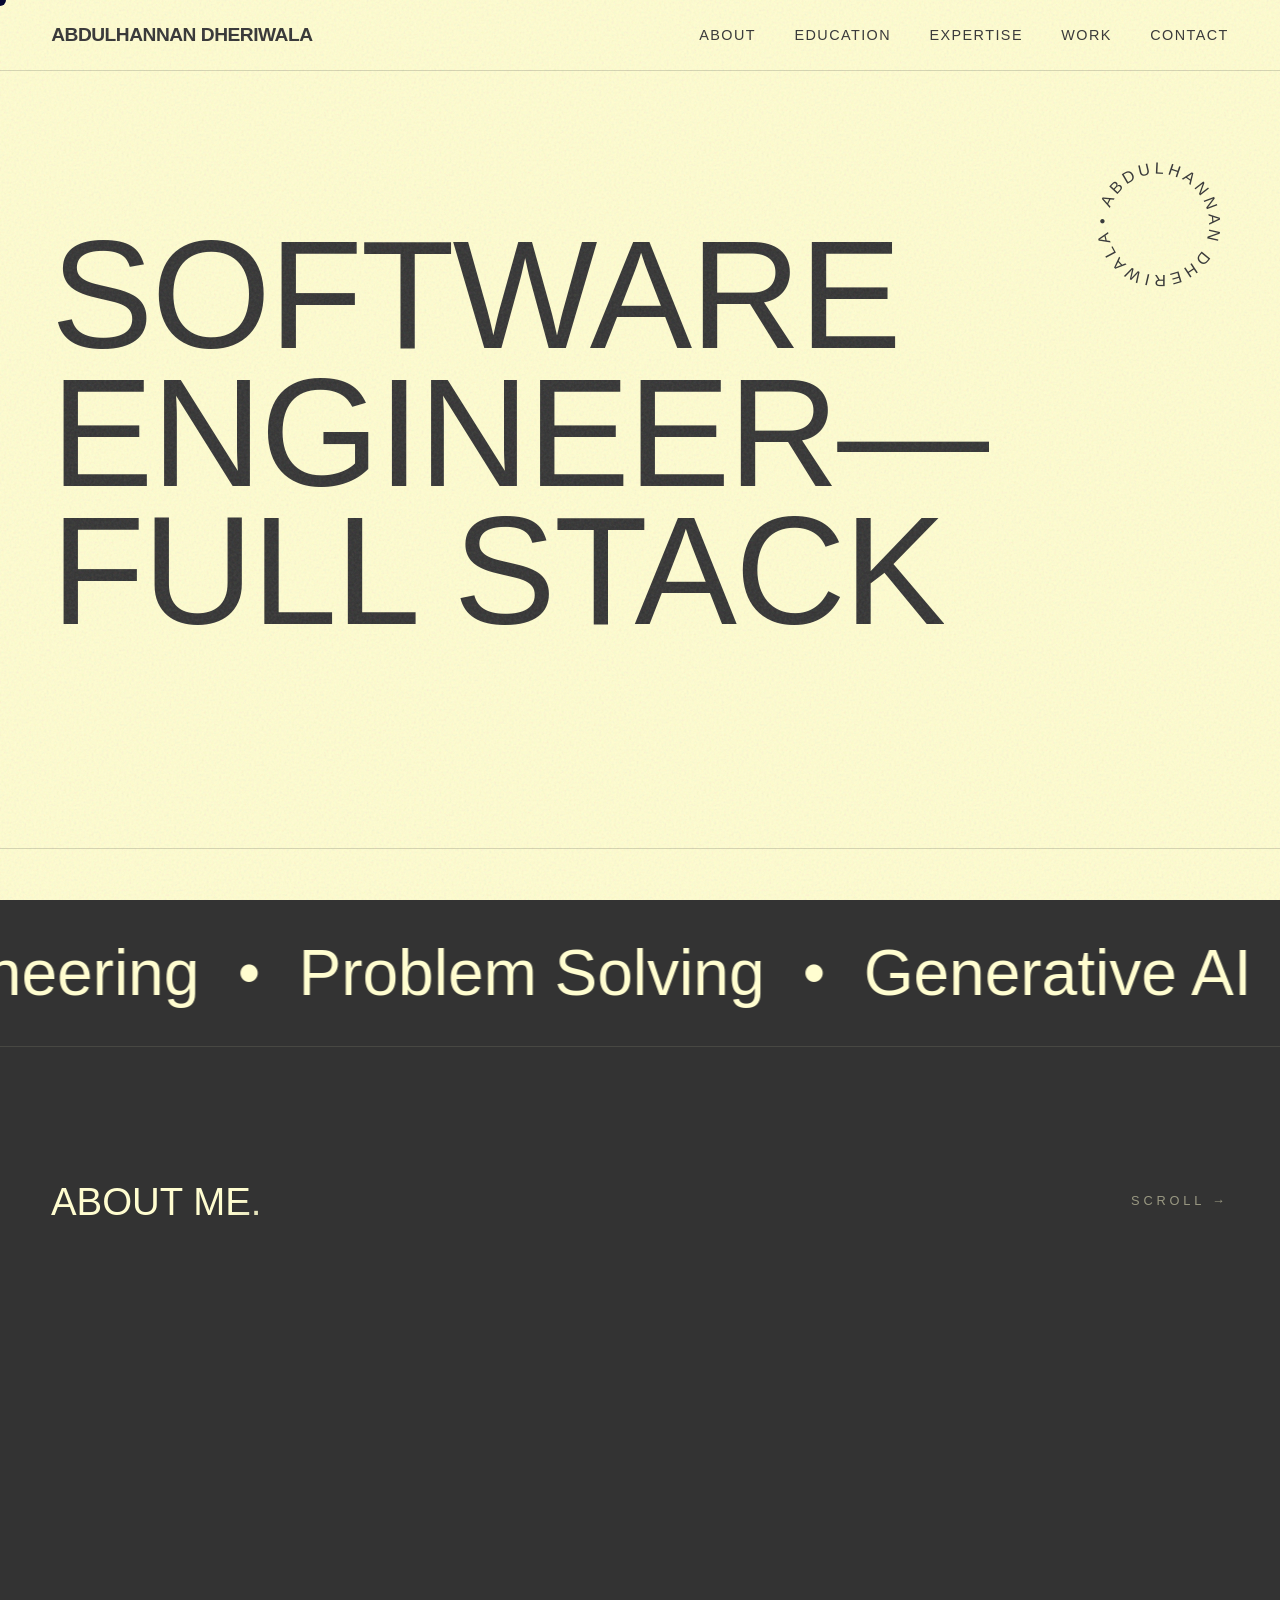
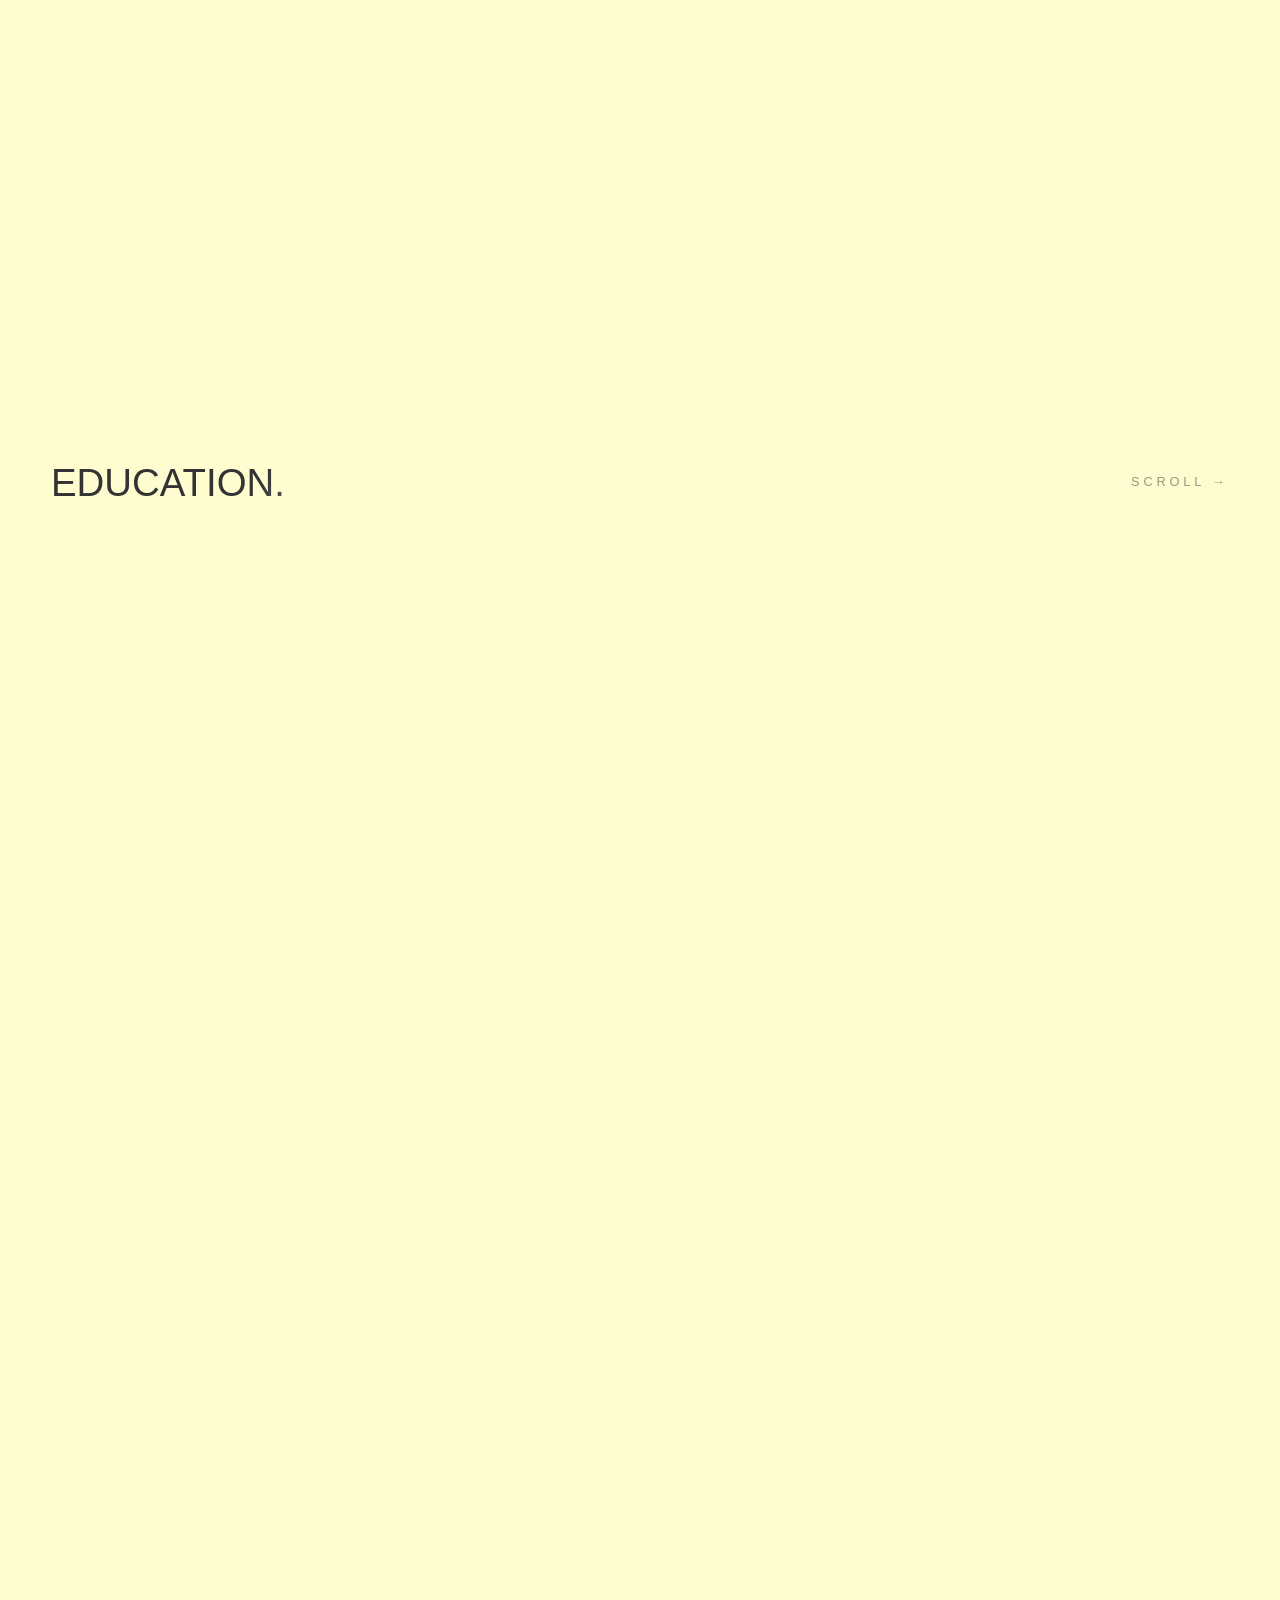
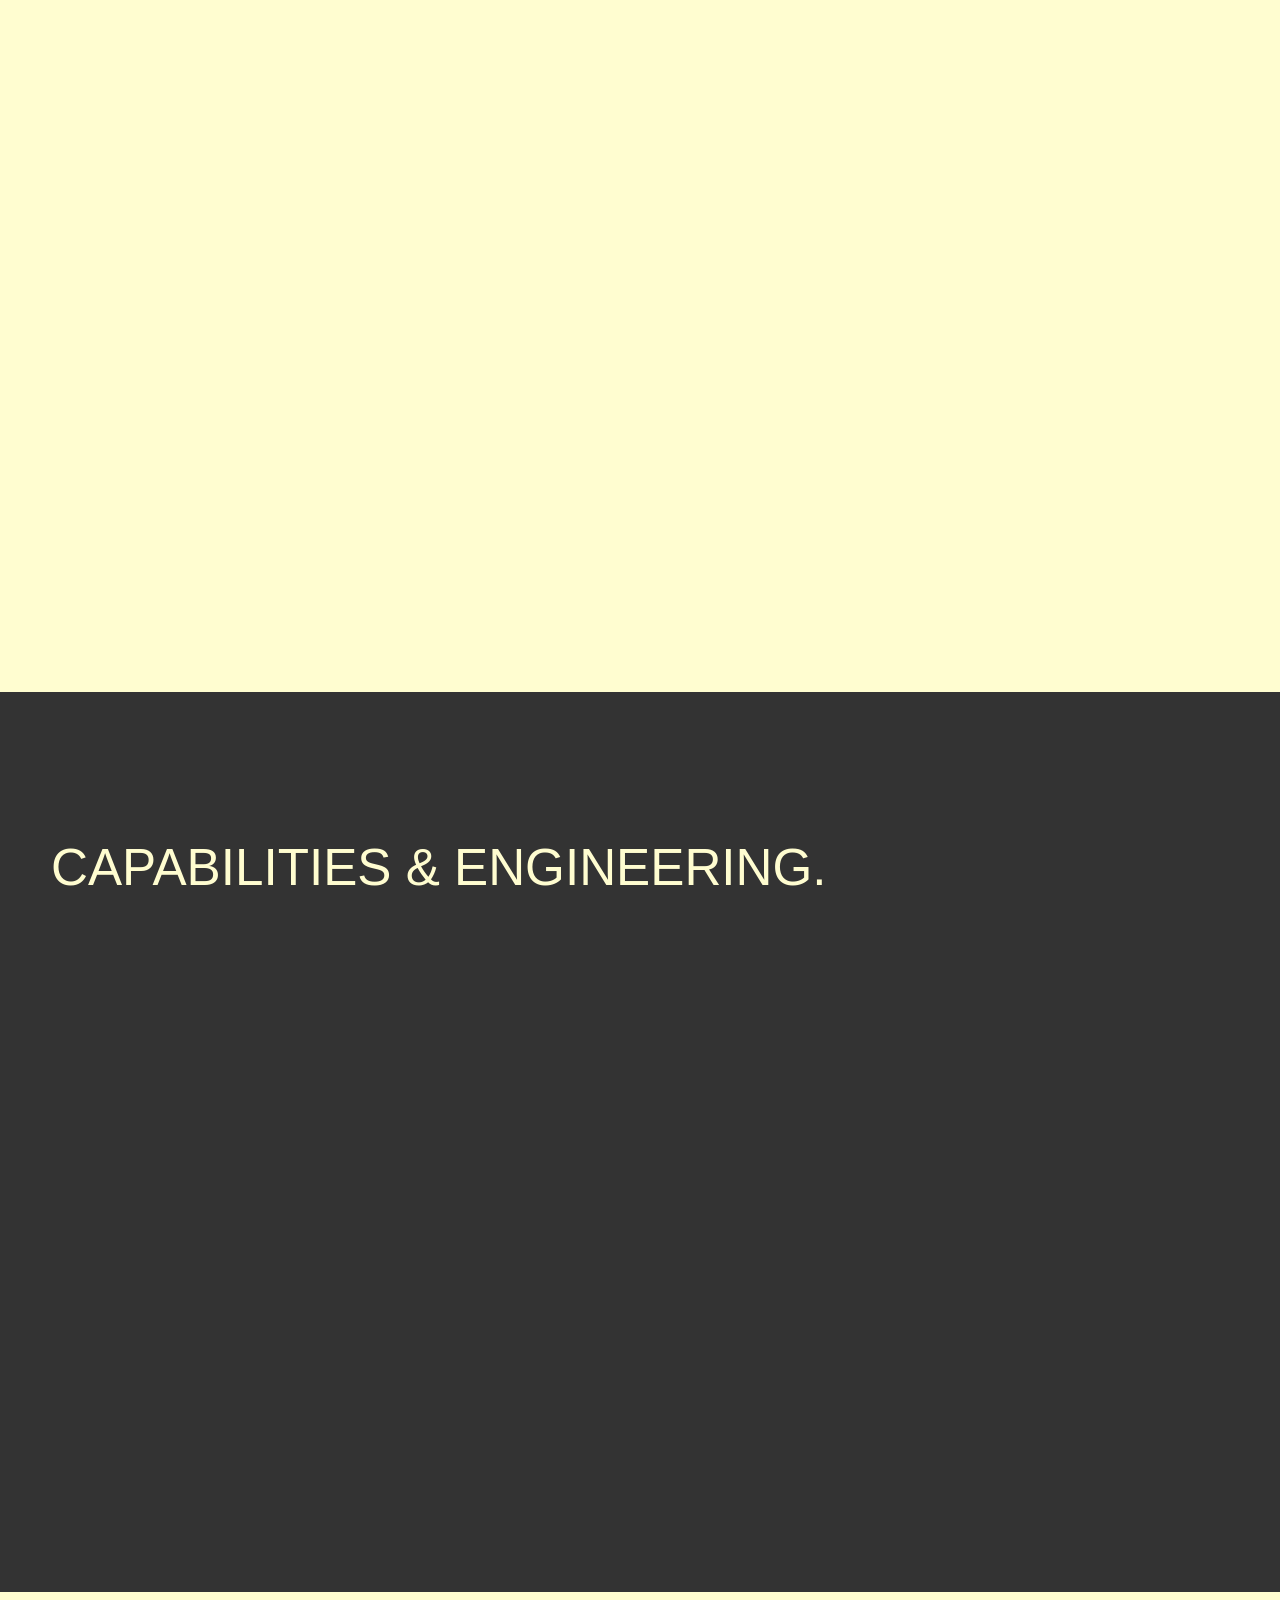
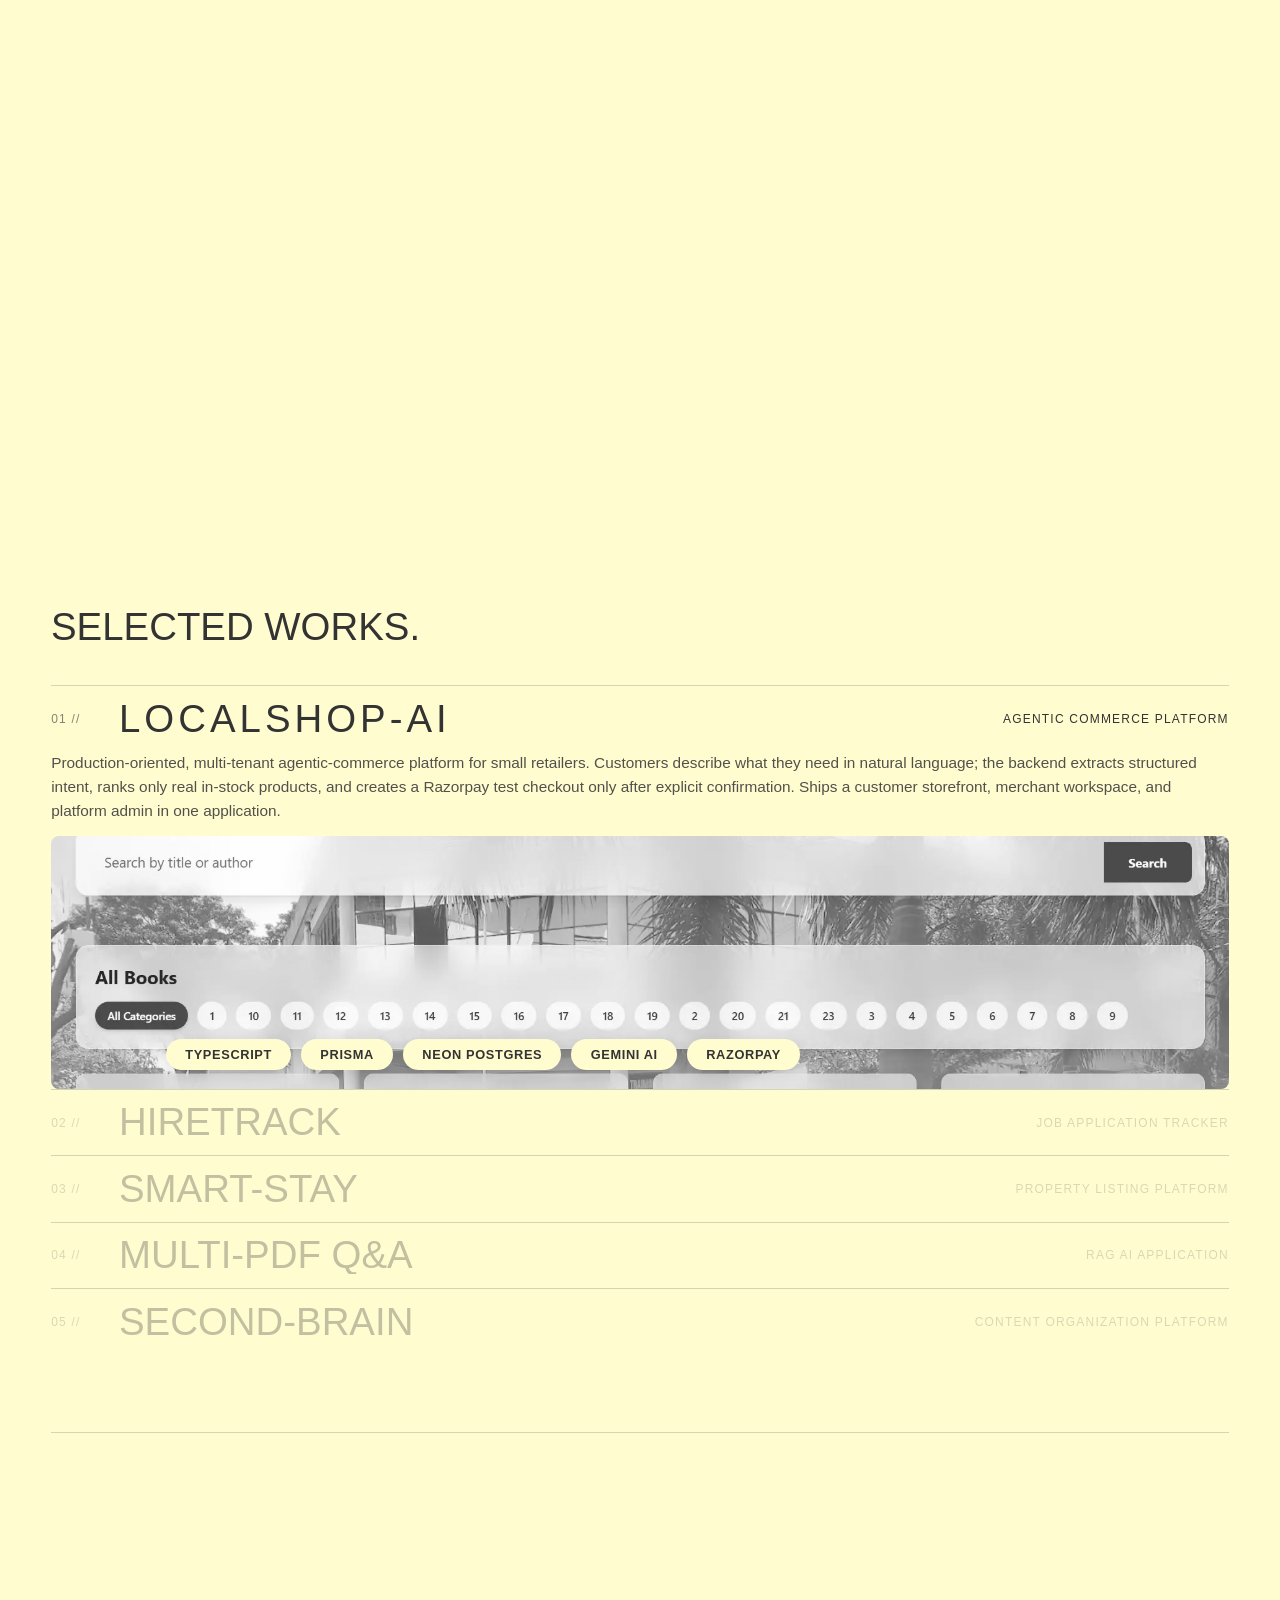
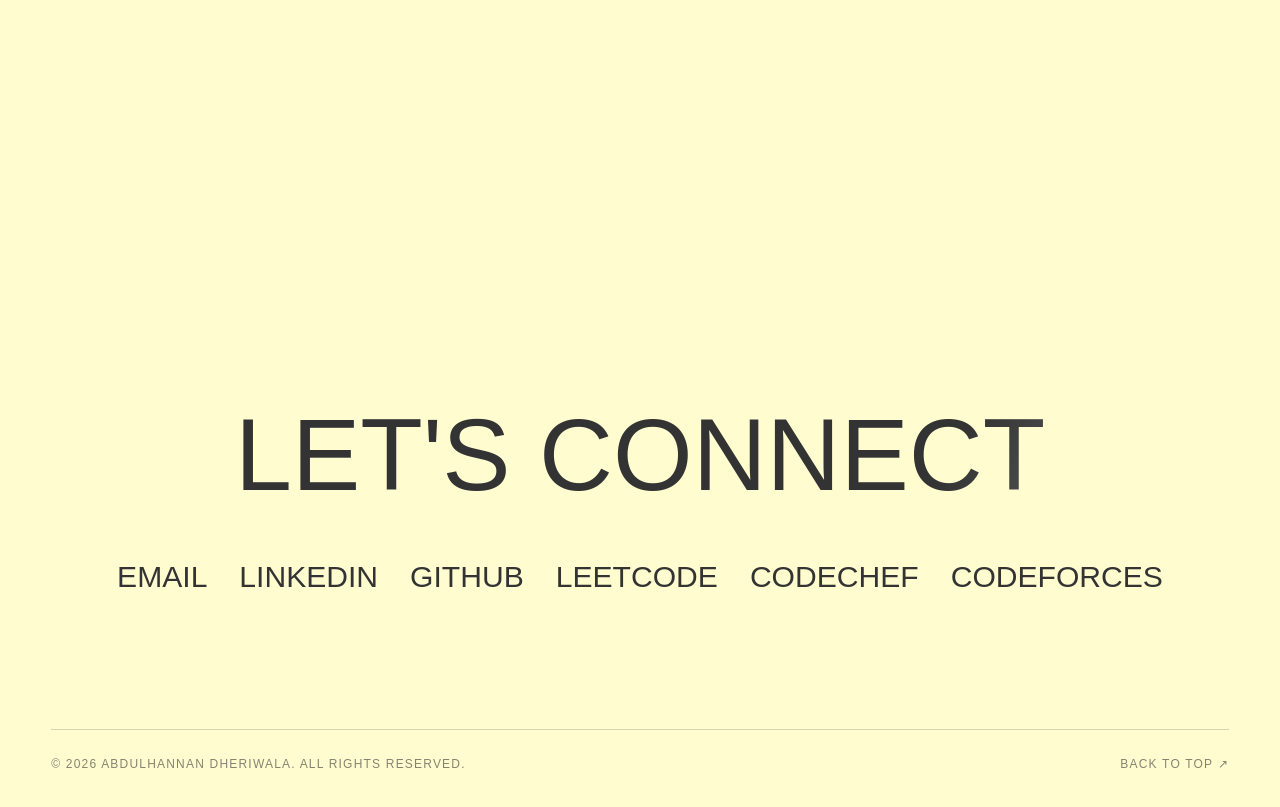
==== commit a63c30f6: "Update LinkedIn and GitHub links in portfolio.html" ====
--- a/portfolio.html
+++ b/portfolio.html
@@ -203,7 +203,7 @@
                                 <span class="profile-name">CodeChef</span>
                                 <span class="profile-handle">150+ · Rating 1239 →</span>
                             </a>
-                            <a href="https://www.linkedin.com/in/abdulhannandheriwala/" target="_blank"
+                            <a href="https://www.linkedin.com/in/abdulhannan72" target="_blank"
                                 class="profile-link hover-target">
                                 <span class="profile-name">LinkedIn</span>
                                 <span class="profile-handle">Connect →</span>
@@ -455,7 +455,7 @@
                             </div>
                         </div>
                     </a>
-                    <a href="https://github.com/abdulHannan22/Gemini-AI" style="text-decoration: none; color: inherit;"
+                    <a href="https://github.com/abdulHannan22/MultiPDF_QA" style="text-decoration: none; color: inherit;"
                         target="_blank">
                         <div class="acc-item hover-target">
                             <div class="acc-header">
@@ -514,7 +514,7 @@
                 <div class="footer-links-wrap">
                     <a href="mailto:abdulhannandheriwala@gmail.com" target="_blank"
                         class="footer-link hover-target">Email</a>
-                    <a href="https://www.linkedin.com/in/abdulhannandheriwala/" target="_blank"
+                    <a href="https://www.linkedin.com/in/abdulhannan72" target="_blank"
                         class="footer-link hover-target">LinkedIn</a>
                     <a href="https://github.com/abdulHannan22" target="_blank"
                         class="footer-link hover-target">GitHub</a>
@@ -540,4 +540,4 @@
 
 </body>
 
-</html>+</html>
--- a/app.css
+++ b/app.css
@@ -0,0 +1,1465 @@
+:root {
+  --bg: #fffdd0;
+  --text: #333333;
+  --muted: rgba(51, 51, 51, 0.6);
+  --border: rgba(51, 51, 51, 0.2);
+  --dark-border: rgba(255, 253, 208, 0.2);
+}
+
+@font-face {
+  font-family: "Satoshi";
+  src: local("Satoshi"), local("Satoshi-Regular");
+  font-style: normal;
+  font-weight: 400;
+  font-display: swap;
+}
+
+* {
+  margin: 0;
+  padding: 0;
+  box-sizing: border-box;
+}
+
+body.has-custom-cursor,
+body.has-custom-cursor * {
+  cursor: none !important;
+}
+
+html.lenis,
+html.lenis body {
+  height: auto;
+}
+
+.lenis.lenis-smooth {
+  scroll-behavior: auto;
+}
+
+.lenis.lenis-smooth [data-lenis-prevent] {
+  overscroll-behavior: contain;
+}
+
+body {
+  background-color: var(--bg);
+  color: var(--text);
+  font-family: "Satoshi", sans-serif;
+  overflow-x: hidden;
+  -webkit-font-smoothing: antialiased;
+}
+
+h1,
+h2,
+h3,
+.display-font {
+  font-family: "Clash Display", sans-serif;
+  text-transform: uppercase;
+  font-weight: 500;
+}
+
+.navbar {
+  position: fixed;
+  top: 0;
+  left: 0;
+  width: 100%;
+  display: flex;
+  justify-content: space-between;
+  align-items: center;
+  padding: 1.5rem 4vw;
+  z-index: 9000;
+  background-color: rgba(255, 253, 208, 0.7);
+  backdrop-filter: blur(12px);
+  -webkit-backdrop-filter: blur(12px);
+  border-bottom: 1px solid var(--border);
+  transition:
+    background-color 0.4s ease,
+    border-color 0.4s ease;
+  will-change: transform;
+}
+
+.nav-logo {
+  font-size: clamp(1.2rem, 3vw, 1.5rem);
+  font-weight: 600;
+  letter-spacing: -0.5px;
+  text-decoration: none;
+  color: var(--text);
+  transition:
+    transform 0.4s ease,
+    letter-spacing 0.4s ease,
+    color 0.4s ease;
+  z-index: 9002;
+  position: relative;
+}
+
+.nav-logo:hover {
+  letter-spacing: 1px;
+  transform: scale(1.02);
+}
+
+.nav-links {
+  display: flex;
+  gap: 3vw;
+}
+
+.nav-links a {
+  text-decoration: none;
+  color: var(--text);
+  font-size: 0.9rem;
+  font-weight: 500;
+  text-transform: uppercase;
+  letter-spacing: 0.1em;
+  transition:
+    opacity 0.2s,
+    transform 0.4s ease;
+  position: relative;
+  display: inline-block;
+}
+
+.nav-links a::after {
+  content: "";
+  position: absolute;
+  width: 100%;
+  height: 1px;
+  bottom: -4px;
+  left: 0;
+  background-color: var(--text);
+  transform: scaleX(0);
+  transform-origin: right;
+  transition: transform 0.4s cubic-bezier(0.19, 1, 0.22, 1);
+}
+
+.nav-links a:hover::after {
+  transform: scaleX(1);
+  transform-origin: left;
+}
+
+.nav-links a:hover {
+  opacity: 0.5;
+  transform: translateY(-2px);
+}
+
+.menu-toggle {
+  display: none;
+  position: relative;
+  width: 32px;
+  height: 14px;
+  background: none;
+  border: none;
+  z-index: 9002;
+  cursor: pointer;
+}
+
+.menu-toggle .line {
+  position: absolute;
+  left: 0;
+  width: 100%;
+  height: 1.5px;
+  background-color: var(--text);
+  transform-origin: center;
+  will-change: transform;
+}
+
+.line-1 {
+  top: 0;
+}
+
+.line-2 {
+  bottom: 0;
+}
+
+/* NEW SLIDING MENU SETUP */
+.menu-overlay {
+  position: fixed;
+  top: 0;
+  left: 0;
+  width: 100vw;
+  height: 100vh;
+  height: 100dvh;
+  background: var(--text);
+  z-index: 8999;
+  display: flex;
+  align-items: center;
+  justify-content: center;
+  transform: translateX(100%); /* Hides completely off-screen to the right */
+  will-change: transform;
+}
+
+.menu-overlay-links {
+  display: flex;
+  flex-direction: column;
+  gap: 4vh;
+  text-align: center;
+}
+
+.menu-overlay-links a {
+  font-family: "Clash Display", sans-serif;
+  font-size: clamp(3.5rem, 12vw, 6rem);
+  font-weight: 500;
+  text-transform: uppercase;
+  text-decoration: none;
+  color: transparent;
+  -webkit-text-stroke: 1px var(--bg);
+  transition:
+    color 0.4s ease,
+    transform 0.4s ease;
+  overflow: hidden;
+  display: inline-block;
+}
+
+.menu-overlay-links a span {
+  display: inline-block;
+  transform: translateY(120%);
+  opacity: 0;
+  will-change: transform, opacity;
+}
+
+.menu-overlay-links a:hover {
+  color: var(--bg);
+  transform: scale(1.05);
+}
+
+.label {
+  font-size: clamp(10px, 1vw, 12px);
+  text-transform: uppercase;
+  letter-spacing: 0.1em;
+  color: currentColor;
+  opacity: 0.6;
+  animation: textBreathe 4s ease-in-out infinite;
+}
+
+.pill {
+  padding: 0.5rem 1.2rem;
+  border-radius: 50px;
+  font-size: 0.8rem;
+  text-transform: uppercase;
+  letter-spacing: 0.05em;
+  font-weight: 500;
+  white-space: nowrap;
+  display: inline-flex;
+  justify-content: center;
+  align-items: center;
+  transition:
+    transform 0.3s cubic-bezier(0.175, 0.885, 0.32, 1.275),
+    background-color 0.3s ease,
+    color 0.3s ease;
+}
+
+.pill:hover {
+  transform: translateY(-3px) scale(1.05);
+}
+
+.pill-inverse {
+  border: 1px solid var(--dark-border);
+  background: transparent;
+  color: var(--bg);
+}
+
+.pill-solid {
+  background: var(--bg);
+  color: var(--text);
+  box-shadow: 0 4px 15px rgba(0, 0, 0, 0.1);
+  border: none;
+  font-weight: 600;
+}
+
+.pill-light {
+  border: 1px solid rgba(255, 253, 208, 0.2);
+  color: var(--bg);
+  background: transparent;
+}
+
+.pill-light:hover {
+  background: var(--bg);
+  color: var(--text);
+  border-color: var(--bg);
+}
+
+.line-mask {
+  overflow: hidden;
+  display: inline-block;
+  vertical-align: top;
+}
+
+.line-mask > * {
+  display: inline-block;
+  transform: translateY(110%) rotate(5deg);
+  transform-origin: top left;
+  will-change: transform;
+}
+
+.fade-text {
+  transform: none;
+  will-change: transform, opacity;
+}
+
+html.js .fade-text {
+  opacity: 0;
+  transform: translateY(15px);
+}
+
+.divider-h {
+  width: 100%;
+  height: 1px;
+  background: var(--border);
+  transform: scaleX(0);
+  transform-origin: left center;
+  z-index: 5;
+}
+
+.grain {
+  position: fixed;
+  top: 0;
+  left: 0;
+  width: 100vw;
+  height: 100vh;
+  height: 100dvh;
+  pointer-events: none;
+  z-index: 9999;
+  opacity: 0.12;
+  background-image: url("data:image/svg+xml,%3Csvg viewBox='0 0 400 400' xmlns='http://www.w3.org/2000/svg'%3E%3Cfilter id='noiseFilter'%3E%3CfeTurbulence type='fractalNoise' baseFrequency='0.9' numOctaves='3' stitchTiles='stitch'/%3E%3C/filter%3E%3Crect width='100%25' height='100%25' filter='url(%23noiseFilter)'/%3E%3C/svg%3E");
+}
+
+.cursor {
+  position: fixed;
+  top: 0;
+  left: 0;
+  width: 12px;
+  height: 12px;
+  border-radius: 50%;
+  background: #ffffff;
+  mix-blend-mode: difference;
+  pointer-events: none;
+  z-index: 10000;
+  transform: translate(-50%, -50%);
+  transition:
+    width 0.4s ease,
+    height 0.4s ease;
+  display: none;
+}
+
+body.has-custom-cursor .cursor {
+  display: block;
+}
+
+.cursor.active {
+  width: 70px;
+  height: 70px;
+}
+
+@media (pointer: coarse) {
+  .cursor {
+    display: none !important;
+  }
+}
+
+.loader {
+  position: fixed;
+  top: 0;
+  left: 0;
+  width: 100vw;
+  height: 100vh;
+  height: 100dvh;
+  background: var(--bg);
+  z-index: 9998;
+  display: flex;
+  justify-content: center;
+  align-items: center;
+}
+
+.loader-num {
+  font-size: clamp(5rem, 20vw, 15rem);
+  color: var(--text);
+}
+
+.hero {
+  position: relative;
+  min-height: 100vh;
+  min-height: 100dvh;
+  display: flex;
+  flex-direction: column;
+  justify-content: space-between;
+  padding: 12vw 4vw 4vw 4vw;
+}
+
+.hero-bg {
+  position: absolute;
+  top: 0;
+  left: 0;
+  width: 100%;
+  height: 100%;
+  overflow: hidden;
+  z-index: 0;
+  pointer-events: none;
+}
+
+.hero-shape {
+  position: absolute;
+  border-radius: 50%;
+  filter: blur(70px);
+  opacity: 0.6;
+  animation: floatShape 15s infinite alternate ease-in-out;
+  will-change: transform;
+}
+
+.shape-1 {
+  width: 45vw;
+  height: 45vw;
+  background: #e8e4bc;
+  top: -10%;
+  left: -10%;
+}
+
+.shape-2 {
+  width: 35vw;
+  height: 35vw;
+  background: #dfdcaa;
+  bottom: 10%;
+  right: -5%;
+  animation-delay: -5s;
+}
+
+.hero-grid {
+  position: absolute;
+  top: 0;
+  left: 0;
+  width: 100%;
+  height: 100%;
+  background-size: 4vw 4vw;
+  background-image:
+    linear-gradient(to right, rgba(51, 51, 51, 0.06) 1px, transparent 1px),
+    linear-gradient(to bottom, rgba(51, 51, 51, 0.06) 1px, transparent 1px);
+  z-index: 0;
+  mask-image: radial-gradient(ellipse at center, black 40%, transparent 80%);
+  -webkit-mask-image: radial-gradient(
+    ellipse at center,
+    black 40%,
+    transparent 80%
+  );
+  pointer-events: none;
+}
+
+@keyframes floatShape {
+  0% {
+    transform: translate(0, 0) scale(1);
+  }
+  100% {
+    transform: translate(6vw, 4vw) scale(1.1);
+  }
+}
+
+.hero-top,
+.hero h1 {
+  position: relative;
+  z-index: 2;
+}
+
+.hero-top {
+  display: flex;
+  justify-content: space-between;
+  align-items: flex-start;
+  width: 100%;
+  margin-bottom: auto;
+}
+
+.hero-meta-grid {
+  display: grid;
+  grid-template-columns: repeat(2, 1fr);
+  gap: 2rem 4vw;
+  font-family: "Satoshi", sans-serif;
+  max-width: 500px;
+}
+
+.meta-box {
+  display: flex;
+  flex-direction: column;
+  gap: 0.4rem;
+}
+
+.meta-box p {
+  font-size: clamp(0.9rem, 1.1vw, 1.2rem);
+  font-weight: 500;
+  line-height: 1.4;
+  margin: 0;
+  opacity: 0.9;
+}
+
+.badge-wrapper {
+  position: relative;
+  width: clamp(100px, 11vw, 150px);
+  height: clamp(100px, 11vw, 150px);
+  display: flex;
+  align-items: center;
+  justify-content: center;
+}
+
+.rotating-badge {
+  position: absolute;
+  width: 100%;
+  height: 100%;
+  animation: spinBadge 15s linear infinite;
+  fill: var(--text);
+}
+
+.rotating-badge text {
+  font-family: "Satoshi", sans-serif;
+  font-size: 11.5px;
+  font-weight: 500;
+  letter-spacing: 0.22em;
+  text-transform: uppercase;
+}
+
+@keyframes spinBadge {
+  from {
+    transform: rotate(0deg);
+  }
+  to {
+    transform: rotate(360deg);
+  }
+}
+
+.resume-btn {
+  position: relative;
+  z-index: 5;
+  width: clamp(40px, 4vw, 55px);
+  height: clamp(40px, 4vw, 55px);
+  border-radius: 50%;
+  background-color: var(--text);
+  color: var(--bg);
+  display: flex;
+  align-items: center;
+  justify-content: center;
+  transition:
+    transform 0.3s ease,
+    background-color 0.3s ease;
+}
+
+.resume-btn:hover {
+  transform: scale(1.1);
+  background-color: var(--muted);
+}
+
+.hero h1 {
+  font-size: clamp(2.5rem, 12vw, 15rem);
+  line-height: 0.9;
+  letter-spacing: -2px;
+  margin-top: 8vh;
+  margin-bottom: 2vh;
+  word-wrap: break-word;
+}
+
+.hero h1 .title-word {
+  display: inline-block;
+  transition:
+    color 0.4s ease,
+    -webkit-text-stroke 0.4s ease;
+}
+
+.hero h1:hover .title-word {
+  color: transparent;
+  -webkit-text-stroke: 1.5px var(--muted);
+}
+
+.hero h1 .title-word:hover {
+  color: var(--text);
+  -webkit-text-stroke: 1.5px var(--text);
+}
+
+.marquee {
+  width: 100%;
+  padding: 4vh 0;
+  overflow: hidden;
+  background: var(--text);
+  color: var(--bg);
+  display: flex;
+  align-items: center;
+  border-bottom: 1px solid rgba(255, 253, 208, 0.1);
+}
+
+.marquee-track {
+  display: flex;
+  white-space: nowrap;
+  will-change: transform;
+}
+
+.marquee-track span {
+  font-size: clamp(1.8rem, 5vw, 4rem);
+  font-weight: 500;
+  margin-right: 3vw;
+  transition:
+    opacity 0.4s ease,
+    font-size 0.5s ease;
+}
+
+.marquee:hover .marquee-track span {
+  opacity: 0.3;
+}
+
+.marquee-track span:hover {
+  opacity: 1 !important;
+  font-size: clamp(2.2rem, 5.5vw, 4.2rem);
+}
+
+.skills-container {
+  background-color: var(--text);
+  color: var(--bg);
+  position: relative;
+  z-index: 6;
+  width: 100%;
+  /* Pin works on the section itself; keep a visible stacking context. */
+  isolation: isolate;
+}
+
+.skills-header .fade-text-light,
+.skills-header-block .fade-text-light,
+.about-header-block .fade-text-light {
+  background: linear-gradient(
+    120deg,
+    var(--bg) 30%,
+    rgba(255, 253, 208, 0.4) 50%,
+    var(--bg) 70%
+  );
+  background-size: 300% auto;
+  -webkit-background-clip: text;
+  background-clip: text;
+  color: transparent;
+  animation: shine 5s linear infinite;
+  will-change: transform, opacity;
+}
+
+html.js .skills-header .fade-text-light,
+html.js .skills-header-block .fade-text-light,
+html.js .about-header-block .fade-text-light {
+  opacity: 0;
+  transform: translateY(15px);
+}
+
+.skills-pin-wrap {
+  height: 100vh;
+  height: 100dvh;
+  display: flex;
+  flex-direction: column;
+  justify-content: center;
+  overflow: hidden;
+}
+
+.skills-header-block {
+  padding: 0 4vw 6vh;
+  width: 100%;
+  z-index: 10;
+}
+
+.skills-track {
+  display: flex;
+  flex-direction: row;
+  flex-wrap: nowrap;
+  width: fit-content;
+  padding-left: 4vw;
+  padding-right: 4vw;
+  will-change: transform;
+}
+
+.expertise-panel {
+  width: clamp(300px, 75vw, 850px);
+  min-height: 55vh;
+  flex-shrink: 0;
+  border-right: 1px solid rgba(255, 253, 208, 0.15);
+  margin-right: 4vw;
+  padding-right: 4vw;
+  display: flex;
+  flex-direction: column;
+  justify-content: space-between;
+}
+
+.expertise-panel:last-child {
+  border-right: none;
+  margin-right: 0;
+}
+
+.ep-top {
+  margin-bottom: 2vh;
+}
+
+.ep-number {
+  font-size: clamp(1rem, 1vw, 1.2rem);
+  font-weight: 600;
+  font-family: "Satoshi", sans-serif;
+  letter-spacing: 0.15em;
+  opacity: 0.6;
+  padding-bottom: 1.5vh;
+  border-bottom: 1px solid rgba(255, 253, 208, 0.15);
+  margin-bottom: 3vh;
+}
+
+.ep-title {
+  font-family: "Clash Display", sans-serif;
+  font-size: clamp(2.5rem, 5vw, 5rem);
+  text-transform: uppercase;
+  font-weight: 500;
+  line-height: 1.1;
+}
+
+.ep-bottom {
+  display: flex;
+  flex-direction: column;
+  gap: 4vh;
+  margin-top: auto;
+}
+
+.ep-desc {
+  font-size: clamp(1.1rem, 1.5vw, 1.8rem);
+  line-height: 1.5;
+  opacity: 0.85;
+  font-weight: 400;
+  max-width: 680px;
+}
+
+.ep-tech {
+  display: flex;
+  flex-wrap: wrap;
+  gap: 12px;
+}
+
+.projects-container {
+  width: 100%;
+  background: var(--bg);
+  position: relative;
+  z-index: 10;
+  /* Sit above all horizontal pin-spacers while pinned. */
+  isolation: isolate;
+}
+
+.projects-pin {
+  width: 100%;
+  min-height: 100vh;
+  min-height: 100dvh;
+  display: flex;
+  flex-direction: column;
+  padding: 4vh 4vw;
+  overflow: hidden;
+}
+
+.accordion-list {
+  display: flex;
+  flex-direction: column;
+  border-bottom: 1px solid var(--border);
+  flex: 1;
+}
+
+.acc-item {
+  border-top: 1px solid var(--border);
+  position: relative;
+}
+
+.acc-header {
+  display: flex;
+  justify-content: space-between;
+  align-items: center;
+  gap: 3vw;
+  padding: calc(max(1.5vh, 6vh / var(--v-count, 3))) 0;
+  transition: opacity 0.5s ease;
+  opacity: 0;
+}
+
+.acc-header .label {
+  flex: 0 0 auto;
+}
+
+.acc-header .project-title {
+  flex: 1;
+  margin: 0;
+  line-height: 1;
+  font-size: clamp(1.2rem, min(5vw, 15vw / var(--v-count, 3)), 4.5rem);
+  white-space: nowrap;
+  overflow: hidden;
+  text-overflow: ellipsis;
+  transition:
+    transform 0.5s cubic-bezier(0.175, 0.885, 0.32, 1.275),
+    letter-spacing 0.5s ease;
+  will-change: transform, letter-spacing;
+}
+
+.acc-item:hover .project-title {
+  letter-spacing: 0.08em;
+  transform: translateX(1.5vw);
+}
+
+.acc-header .tech-label-placeholder {
+  flex: 0 0 auto;
+  text-align: right;
+  margin-left: auto;
+  animation: textBreathe 4s ease-in-out infinite;
+}
+
+.acc-content {
+  overflow: hidden;
+  will-change: height;
+  height: 0;
+  display: flex;
+  flex-direction: column;
+  gap: 1.5vh;
+}
+
+.acc-img-wrapper {
+  position: relative;
+  width: 100%;
+  flex: 1;
+  min-height: 0;
+  overflow: hidden;
+  border-radius: 8px;
+}
+
+.acc-img-wrapper img {
+  width: 100%;
+  height: 100%;
+  object-fit: cover;
+  filter: grayscale(100%);
+  transition: filter 0.5s;
+}
+
+.acc-item:hover img {
+  filter: grayscale(0%);
+}
+
+.proj-tech-stack {
+  position: absolute;
+  bottom: 1.5vw;
+  left: 1.5vw;
+  display: flex;
+  flex-wrap: wrap;
+  gap: 10px;
+  pointer-events: none;
+  z-index: 5;
+}
+
+.footer {
+  padding: 15vh 4vw 4vh;
+  background: var(--bg);
+  color: var(--text);
+  position: relative;
+  z-index: 10;
+}
+
+.footer-top {
+  display: flex;
+  flex-direction: column;
+  align-items: center;
+  text-align: center;
+  margin-bottom: 15vh;
+}
+
+.footer-top .section-title {
+  font-size: clamp(3rem, 8vw, 8rem);
+  margin-bottom: 6vh;
+  line-height: 1;
+}
+
+.footer-links-wrap {
+  display: flex;
+  gap: clamp(1rem, 2.5vw, 3.25rem);
+  flex-wrap: wrap;
+  justify-content: center;
+  align-items: center;
+}
+
+.footer-link {
+  font-family: "Clash Display", sans-serif;
+  font-size: clamp(1.1rem, 2.35vw, 2.75rem);
+  font-weight: 500;
+  text-transform: uppercase;
+  text-decoration: none;
+  color: var(--text);
+  position: relative;
+  transition:
+    opacity 0.4s ease,
+    transform 0.4s ease;
+}
+
+.footer-link::after {
+  content: "";
+  position: absolute;
+  width: 100%;
+  height: 2px;
+  bottom: -4px;
+  left: 0;
+  background-color: var(--text);
+  transform: scaleX(0);
+  transform-origin: right;
+  transition: transform 0.4s cubic-bezier(0.19, 1, 0.22, 1);
+}
+
+.footer-link:hover::after {
+  transform: scaleX(1);
+  transform-origin: left;
+}
+
+.footer-link:hover {
+  opacity: 0.6;
+  transform: translateY(-3px);
+}
+
+.footer-bottom {
+  display: flex;
+  justify-content: space-between;
+  align-items: center;
+  padding-top: 3vh;
+  border-top: 1px solid var(--border);
+}
+
+@keyframes textBreathe {
+  0%,
+  100% {
+    opacity: 0.6;
+  }
+  50% {
+    opacity: 1;
+    transform: translateY(-1px);
+  }
+}
+
+@keyframes shine {
+  0% {
+    background-position: -200% center;
+  }
+  100% {
+    background-position: 200% center;
+  }
+}
+
+.section-title.fade-text {
+  background: linear-gradient(
+    120deg,
+    var(--text) 30%,
+    #aaaaaa 50%,
+    var(--text) 70%
+  );
+  background-size: 300% auto;
+  -webkit-background-clip: text;
+  background-clip: text;
+  color: transparent;
+  animation: shine 5s linear infinite;
+}
+
+/* ── ABOUT: horizontal scroll (redesigned) ── */
+.about-container {
+  background-color: var(--text);
+  color: var(--bg);
+  position: relative;
+  z-index: 5;
+  width: 100%;
+}
+
+.about-pin-wrap {
+  height: 100vh;
+  height: 100dvh;
+  display: flex;
+  flex-direction: column;
+  justify-content: center;
+  overflow: hidden;
+}
+
+.about-header-block {
+  padding: 0 4vw 5vh;
+  width: 100%;
+  z-index: 10;
+  display: flex;
+  align-items: flex-end;
+  justify-content: space-between;
+  gap: 2rem;
+}
+
+.about-header-block::after {
+  content: "SCROLL →";
+  font-family: "Satoshi", sans-serif;
+  font-size: 0.8rem;
+  letter-spacing: 0.3em;
+  opacity: 0.5;
+  padding-bottom: 1rem;
+  white-space: nowrap;
+}
+
+.about-track {
+  display: flex;
+  flex-direction: row;
+  flex-wrap: nowrap;
+  width: fit-content;
+  padding-left: 4vw;
+  padding-right: 4vw;
+  will-change: transform;
+  counter-reset: about-num;
+  gap: 2.5vw;
+}
+
+.about-panel {
+  counter-increment: about-num;
+  width: clamp(380px, 42vw, 620px);
+  min-height: 58vh;
+  flex-shrink: 0;
+  position: relative;
+  overflow: hidden;
+  border: 1px solid rgba(255, 253, 208, 0.16);
+  border-radius: 22px;
+  padding: 2.6rem 2.4rem 2.4rem;
+  display: flex;
+  flex-direction: column;
+  justify-content: flex-start;
+  gap: 1.4rem;
+  background:
+    radial-gradient(120% 90% at 100% 0%, rgba(255, 253, 208, 0.12) 0%, transparent 55%),
+    linear-gradient(160deg, rgba(255, 253, 208, 0.07) 0%, rgba(255, 253, 208, 0.02) 100%);
+  box-shadow: 0 24px 60px rgba(0, 0, 0, 0.28);
+  transition: transform 0.35s ease, border-color 0.35s ease, box-shadow 0.35s ease;
+}
+
+.about-panel::before {
+  content: "";
+  position: absolute;
+  top: 0;
+  left: 0;
+  right: 0;
+  height: 3px;
+  background: linear-gradient(90deg, #fffdd0, transparent 80%);
+  opacity: 0.7;
+}
+
+.about-panel::after {
+  content: "0" counter(about-num);
+  position: absolute;
+  right: 1.2rem;
+  bottom: -1.4rem;
+  font-family: "Clash Display", sans-serif;
+  font-size: clamp(6rem, 10vw, 9rem);
+  font-weight: 600;
+  line-height: 1;
+  color: transparent;
+  -webkit-text-stroke: 1px rgba(255, 253, 208, 0.22);
+  pointer-events: none;
+  user-select: none;
+}
+
+.about-panel:hover {
+  transform: translateY(-8px);
+  border-color: rgba(255, 253, 208, 0.45);
+  box-shadow: 0 32px 80px rgba(0, 0, 0, 0.4);
+}
+
+.ap-top {
+  margin-bottom: 0.4rem;
+  display: flex;
+  flex-direction: column;
+  gap: 0.9rem;
+}
+
+.ap-top .label {
+  display: inline-flex;
+  align-items: center;
+  gap: 0.6rem;
+  opacity: 0.75;
+}
+
+.ap-top .label::after {
+  content: "✦";
+  font-size: 0.9em;
+}
+
+.ap-title {
+  font-family: "Clash Display", sans-serif;
+  font-size: clamp(2.2rem, 3.6vw, 3.6rem);
+  text-transform: uppercase;
+  font-weight: 500;
+  line-height: 1.02;
+  letter-spacing: 0.01em;
+}
+
+.ap-desc {
+  font-size: clamp(1.05rem, 1.3vw, 1.35rem);
+  line-height: 1.65;
+  opacity: 0.92;
+  font-weight: 400;
+  max-width: 680px;
+}
+
+.ap-desc strong {
+  color: #fffdd0;
+  font-weight: 700;
+  background: rgba(255, 253, 208, 0.12);
+  padding: 0.05em 0.4em;
+  border-radius: 6px;
+  white-space: nowrap;
+}
+
+.ap-profiles {
+  display: flex;
+  flex-direction: column;
+  gap: 0.9rem;
+}
+
+/* ── PROFILE LINKS ── */
+.profile-link {
+  display: flex;
+  align-items: center;
+  justify-content: space-between;
+  padding: 0.9rem 1.1rem;
+  border: 1px solid var(--border);
+  border-radius: 8px;
+  text-decoration: none;
+  color: var(--text);
+  transition:
+    border-color 0.25s ease,
+    background-color 0.25s ease,
+    transform 0.3s ease;
+}
+
+.profile-link:hover {
+  border-color: var(--text);
+  background-color: rgba(51, 51, 51, 0.05);
+  transform: translateX(6px);
+}
+
+.profile-name {
+  font-weight: 600;
+  font-size: 0.95rem;
+  letter-spacing: 0.06em;
+  text-transform: uppercase;
+}
+
+.profile-handle {
+  font-size: 0.8rem;
+  color: var(--muted);
+  font-weight: 500;
+}
+
+.about-container .profile-link {
+  border: 1px solid rgba(255, 253, 208, 0.18);
+  background: transparent;
+  color: var(--bg);
+}
+
+.about-container .profile-link:hover {
+  border-color: var(--bg);
+  background-color: rgba(255, 253, 208, 0.06);
+  transform: translateX(6px);
+}
+
+.about-container .profile-handle {
+  color: rgba(255, 253, 208, 0.55);
+}
+
+/* ── EDUCATION: horizontal scroll (redesigned) ── */
+.education-container {
+  width: 100%;
+  background: var(--bg);
+  color: var(--text);
+  position: relative;
+  z-index: 5;
+}
+
+.education-pin-wrap {
+  height: 100vh;
+  height: 100dvh;
+  display: flex;
+  flex-direction: column;
+  justify-content: center;
+  overflow: hidden;
+}
+
+.education-header-block {
+  padding: 0 4vw 5vh;
+  width: 100%;
+  z-index: 10;
+  display: flex;
+  align-items: flex-end;
+  justify-content: space-between;
+  gap: 2rem;
+}
+
+.education-header-block::after {
+  content: "SCROLL →";
+  font-family: "Satoshi", sans-serif;
+  font-size: 0.8rem;
+  letter-spacing: 0.3em;
+  opacity: 0.5;
+  padding-bottom: 1rem;
+  white-space: nowrap;
+}
+
+.education-track {
+  display: flex;
+  flex-direction: row;
+  flex-wrap: nowrap;
+  width: fit-content;
+  padding-left: 4vw;
+  padding-right: 4vw;
+  will-change: transform;
+  counter-reset: edu-num;
+  gap: 2.5vw;
+}
+
+.edu-panel {
+  counter-increment: edu-num;
+  width: clamp(420px, 44vw, 640px);
+  min-height: 58vh;
+  flex-shrink: 0;
+  position: relative;
+  overflow: hidden;
+  border: 1px solid var(--border);
+  border-radius: 22px;
+  padding: 2.6rem 2.4rem 2.4rem;
+  display: flex;
+  flex-direction: column;
+  justify-content: flex-start;
+  gap: 1.4rem;
+  background:
+    radial-gradient(120% 90% at 100% 0%, rgba(51, 51, 51, 0.09) 0%, transparent 55%),
+    linear-gradient(160deg, rgba(51, 51, 51, 0.05) 0%, rgba(51, 51, 51, 0.015) 100%);
+  box-shadow: 0 24px 60px rgba(0, 0, 0, 0.1);
+  transition: transform 0.35s ease, border-color 0.35s ease, box-shadow 0.35s ease;
+}
+
+.edu-panel::before {
+  content: "";
+  position: absolute;
+  top: 0;
+  left: 0;
+  right: 0;
+  height: 3px;
+  background: linear-gradient(90deg, var(--text), transparent 80%);
+  opacity: 0.6;
+}
+
+.edu-panel::after {
+  content: "0" counter(edu-num);
+  position: absolute;
+  right: 1.2rem;
+  bottom: -1.4rem;
+  font-family: "Clash Display", sans-serif;
+  font-size: clamp(6rem, 10vw, 9rem);
+  font-weight: 600;
+  line-height: 1;
+  color: transparent;
+  -webkit-text-stroke: 1px rgba(51, 51, 51, 0.28);
+  pointer-events: none;
+  user-select: none;
+}
+
+.edu-panel:hover {
+  transform: translateY(-8px);
+  border-color: var(--text);
+  box-shadow: 0 32px 80px rgba(0, 0, 0, 0.18);
+}
+
+.ed-top {
+  display: flex;
+  flex-direction: column;
+  gap: 0.9rem;
+  margin-bottom: 0.4rem;
+}
+
+.ed-top .label {
+  display: inline-flex;
+  align-items: center;
+  gap: 0.6rem;
+  opacity: 0.7;
+}
+
+.ed-top .label::after {
+  content: "✦";
+  font-size: 0.9em;
+}
+
+.ed-title {
+  font-family: "Clash Display", sans-serif;
+  font-size: clamp(1.8rem, 3.2vw, 3.2rem);
+  text-transform: uppercase;
+  font-weight: 500;
+  line-height: 1.05;
+}
+
+.ed-bottom {
+  display: flex;
+  flex-direction: column;
+  gap: 3vh;
+  margin-top: auto;
+}
+
+.ed-school {
+  font-size: clamp(1.05rem, 1.4vw, 1.3rem);
+  color: var(--muted);
+}
+
+.ed-meta {
+  display: flex;
+  flex-wrap: wrap;
+  gap: 0.9rem;
+}
+
+.ed-meta span {
+  padding: 0.5rem 1.1rem;
+  border: 1px solid var(--border);
+  border-radius: 50px;
+  font-size: 0.8rem;
+  text-transform: uppercase;
+  letter-spacing: 0.05em;
+  background: rgba(51, 51, 51, 0.04);
+  color: var(--muted);
+}
+
+.ed-meta .ed-cgpa {
+  color: var(--text);
+  font-weight: 600;
+  border-color: var(--text);
+  background: transparent;
+}
+
+/* ── PROJECT DESCRIPTION ── */
+.acc-desc {
+  font-size: clamp(0.95rem, 1.2vw, 1.15rem);
+  line-height: 1.55;
+  opacity: 0.85;
+}
+
+/* ── RESPONSIVE (ABOUT / EDUCATION) ── */
+@media (max-width: 900px) {
+  .about-pin-wrap,
+  .education-pin-wrap {
+    height: auto;
+    display: block;
+    padding-top: 10vh;
+    padding-bottom: 4vh;
+  }
+
+  .about-track,
+  .education-track {
+    flex-direction: column;
+    flex-wrap: wrap;
+    width: 100%;
+    padding-left: 4vw;
+    padding-right: 4vw;
+    gap: 1.5rem;
+  }
+
+  .about-header-block,
+  .education-header-block {
+    flex-direction: column;
+    align-items: flex-start;
+    gap: 0.6rem;
+  }
+
+  .about-header-block::after,
+  .education-header-block::after {
+    display: none;
+  }
+
+  .about-panel,
+  .edu-panel {
+    width: 100%;
+    min-height: auto;
+    margin-right: 0;
+    padding: 2rem 1.4rem;
+    border-radius: 18px;
+  }
+
+  .about-panel::after,
+  .edu-panel::after {
+    font-size: clamp(4rem, 18vw, 6rem);
+    bottom: -0.8rem;
+  }
+
+  .ap-title {
+    font-size: clamp(1.8rem, 6vw, 3rem);
+  }
+
+  .ap-desc {
+    margin-top: 2vh;
+    font-size: clamp(1rem, 3.5vw, 1.2rem);
+  }
+
+  .ed-title {
+    font-size: clamp(1.4rem, 5vw, 2.2rem);
+  }
+}
+@media (max-width: 900px) {
+  .hero {
+    padding-top: 15vh;
+  }
+  .hero-top {
+    flex-direction: column;
+    gap: 4vh;
+  }
+  .rotating-badge {
+    display: none;
+  }
+  .hero-meta-grid {
+    grid-template-columns: 1fr;
+    gap: 1.5rem;
+  }
+
+  .nav-links {
+    display: none;
+  }
+  .menu-toggle {
+    display: block;
+  }
+
+  .skills-pin-wrap {
+    height: auto;
+    display: block;
+    padding-top: 12vh;
+  }
+
+  .skills-header-block {
+    padding-bottom: 6vh;
+  }
+
+  .skills-track {
+    flex-direction: column;
+    width: 100%;
+    padding: 0 4vw 12vh 4vw;
+    gap: 8vh;
+  }
+
+  .expertise-panel {
+    width: 100%;
+    max-width: 100%;
+    border-right: none;
+    border-bottom: 1px solid rgba(255, 253, 208, 0.15);
+    padding: 0 0 6vh 0;
+    margin-right: 0;
+    min-height: auto;
+  }
+
+  .expertise-panel:last-child {
+    border-bottom: none;
+    padding-bottom: 0;
+  }
+
+  .projects-pin {
+    height: auto;
+    padding-top: 10vh;
+  }
+  .acc-header {
+    gap: 4vw;
+    padding: 3vh 0;
+  }
+  .acc-header .tech-label-placeholder {
+    display: none;
+  }
+  .proj-tech-stack {
+    left: 4vw;
+    bottom: 4vw;
+    right: 4vw;
+  }
+
+  .footer {
+    padding: 10vh 4vw 4vh;
+  }
+  .footer-top {
+    margin-bottom: 10vh;
+  }
+  .footer-links-wrap {
+    gap: 2rem;
+    flex-direction: column;
+  }
+  .footer-bottom {
+    flex-direction: column;
+    gap: 2vh;
+    text-align: center;
+  }
+}
